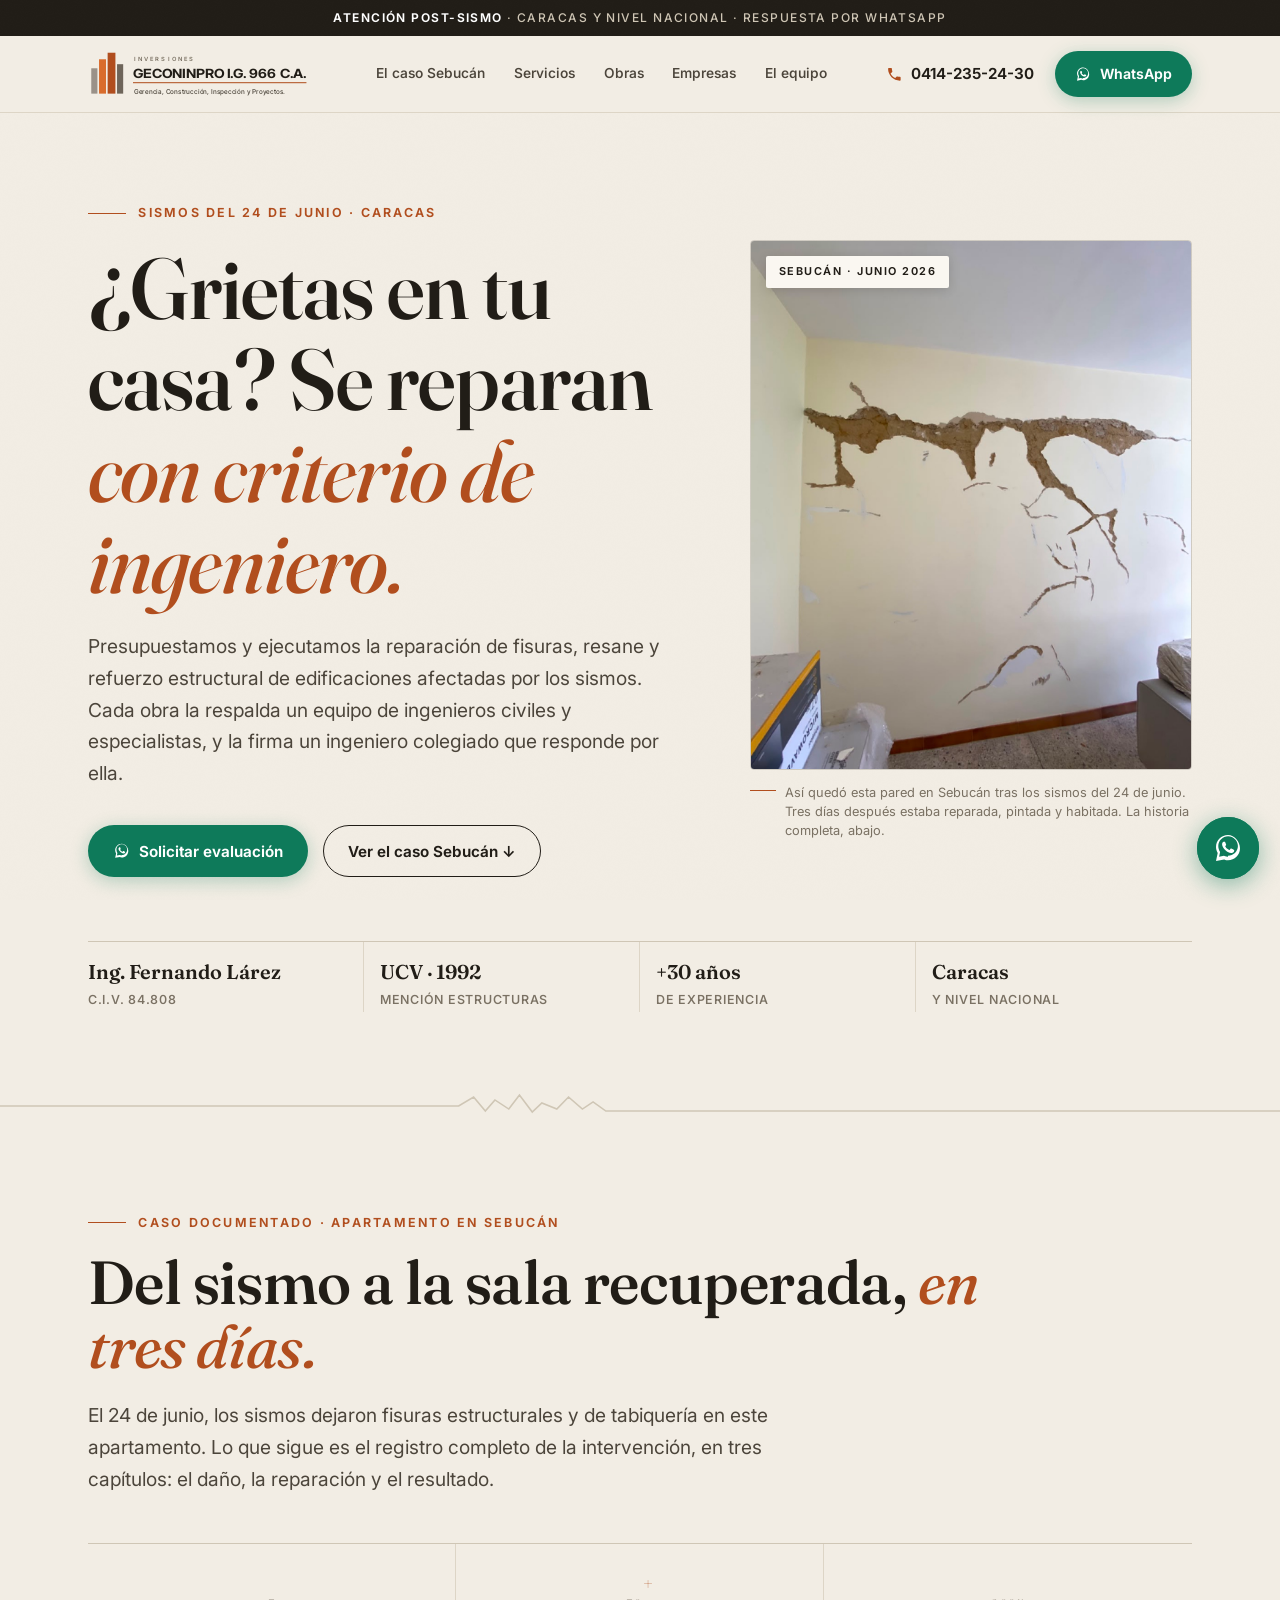
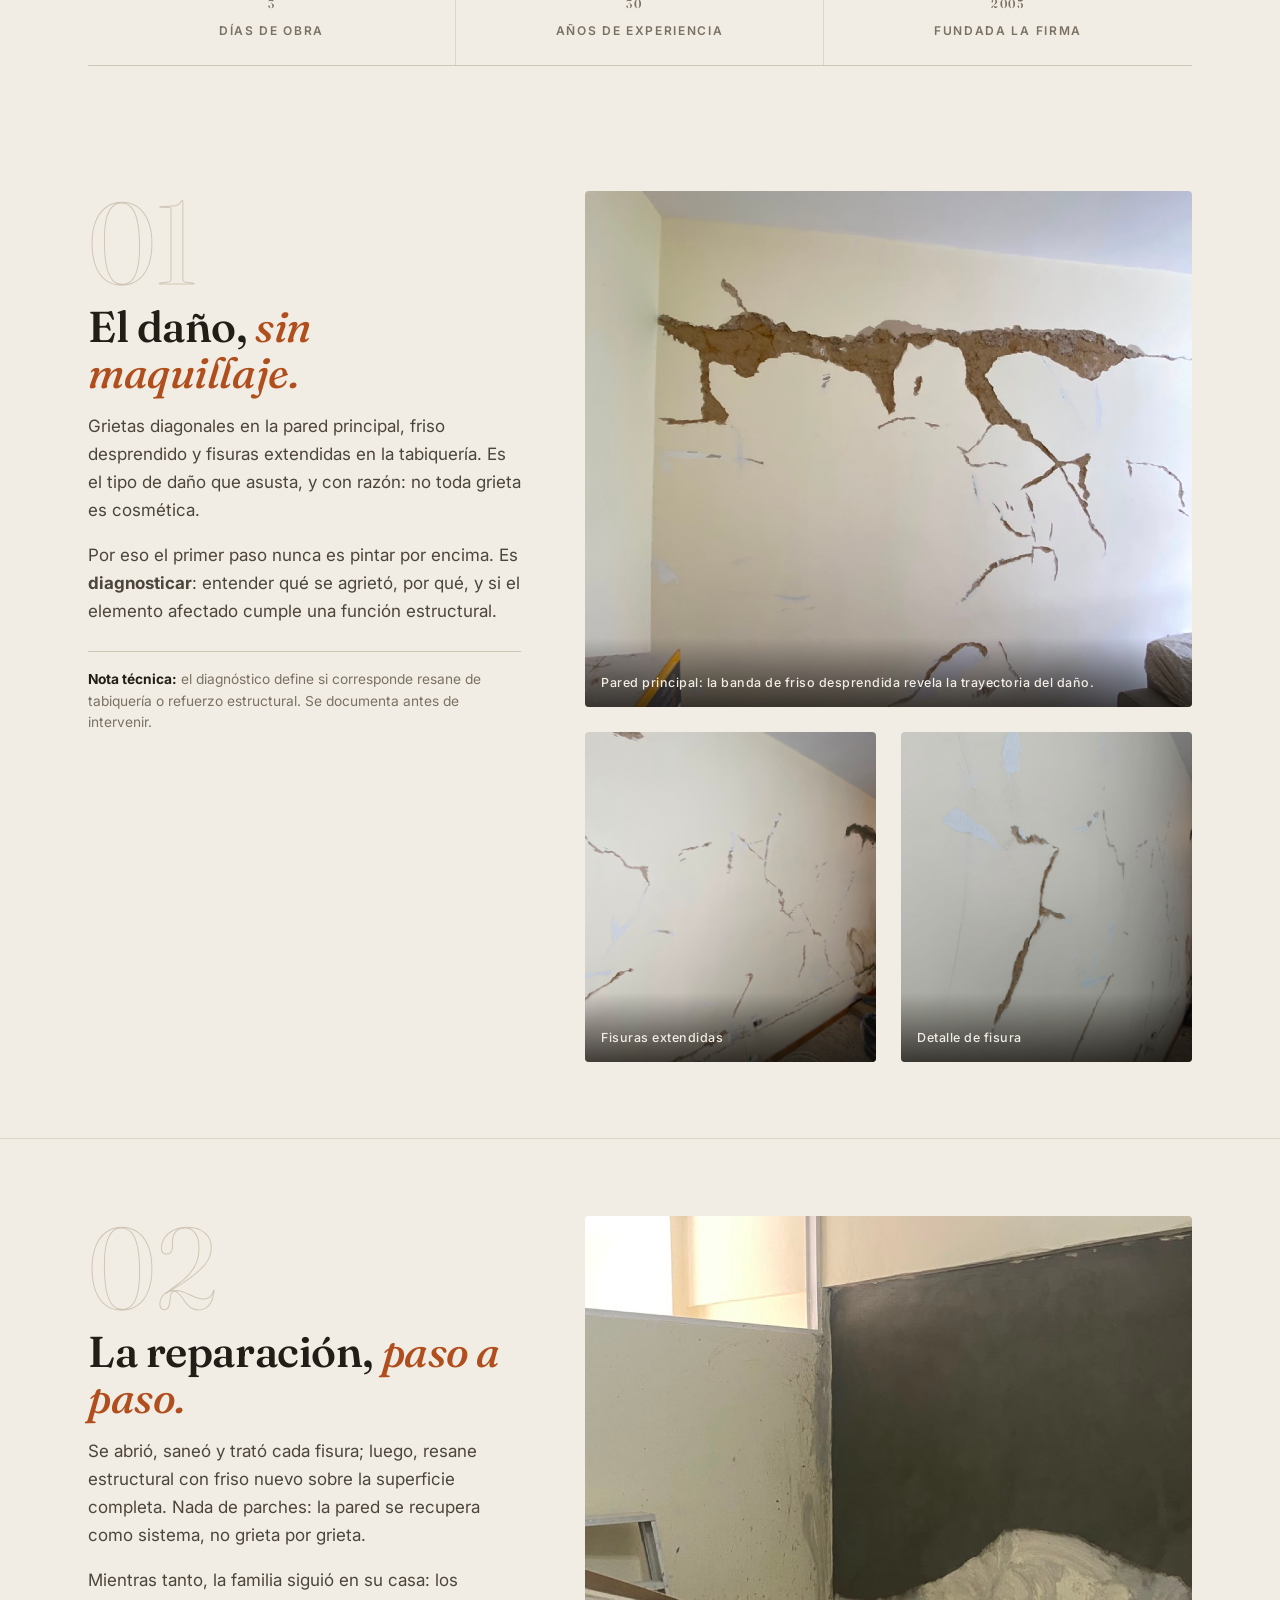
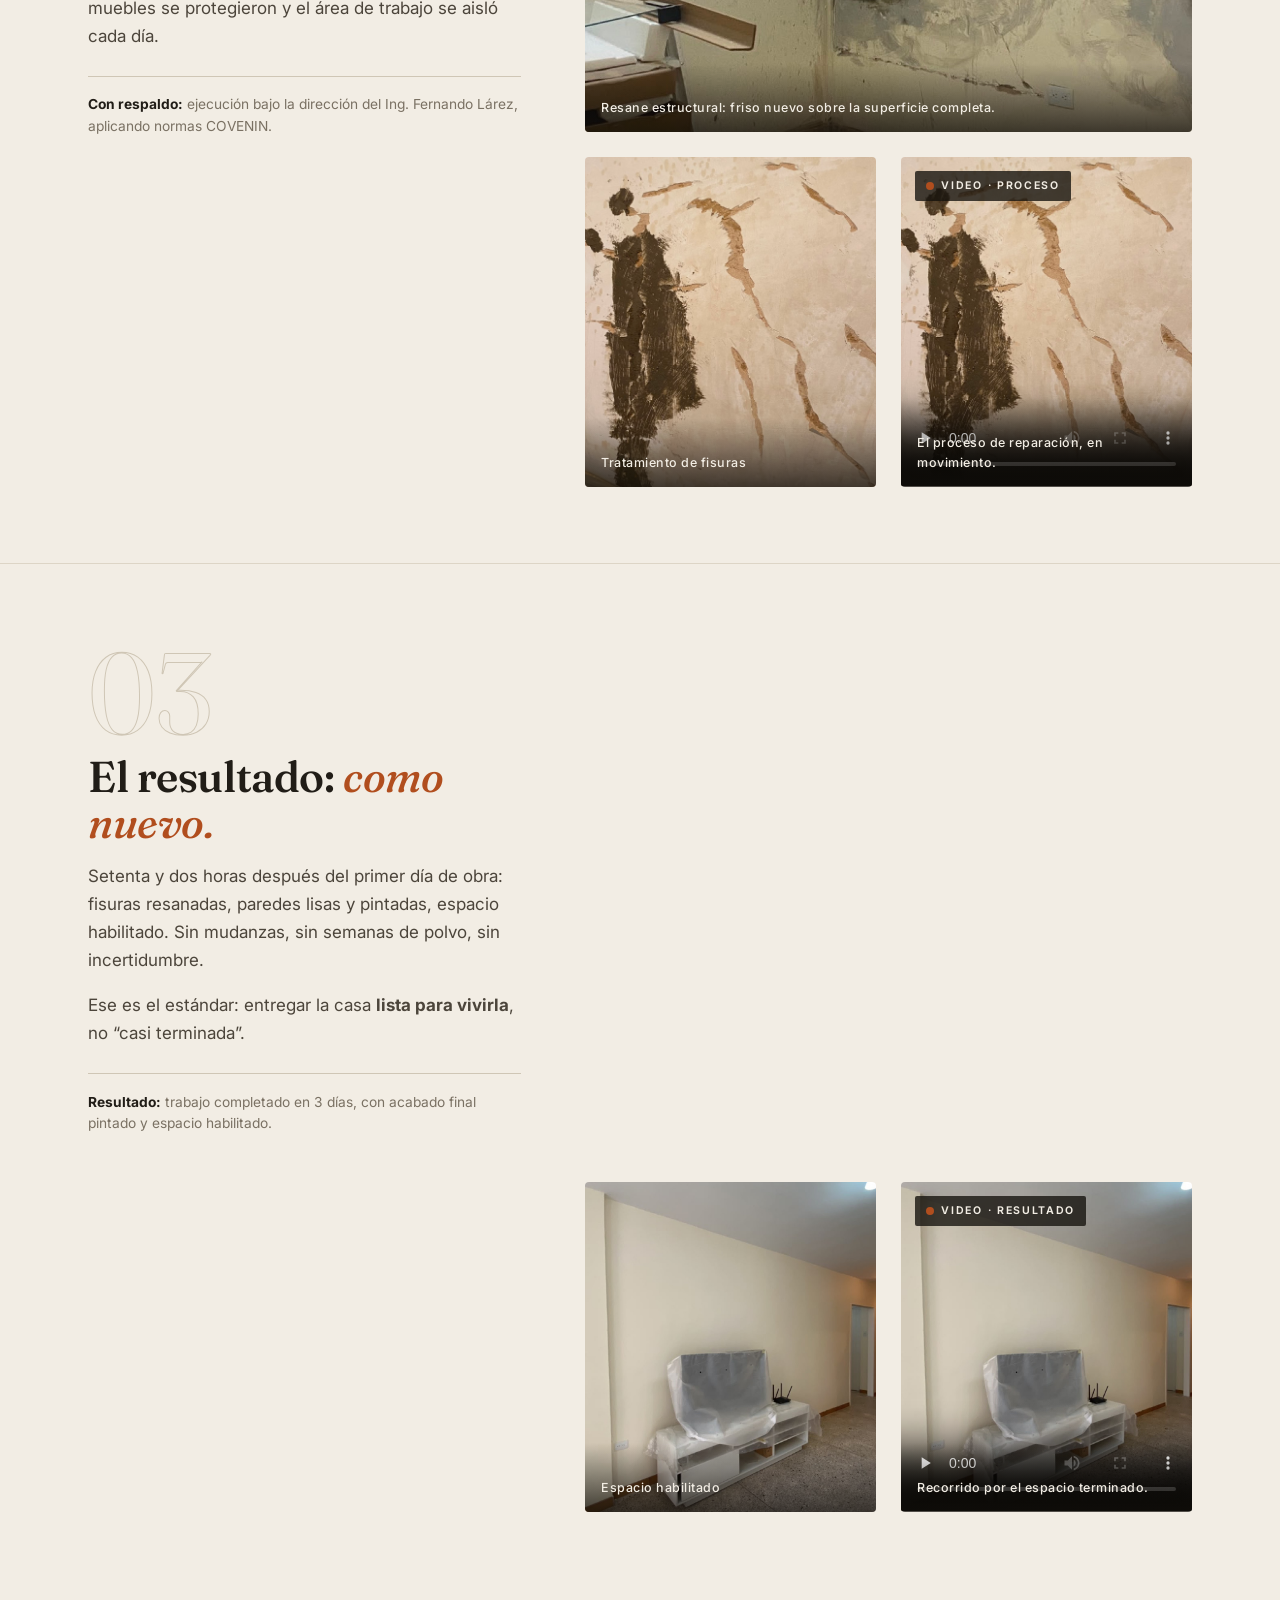
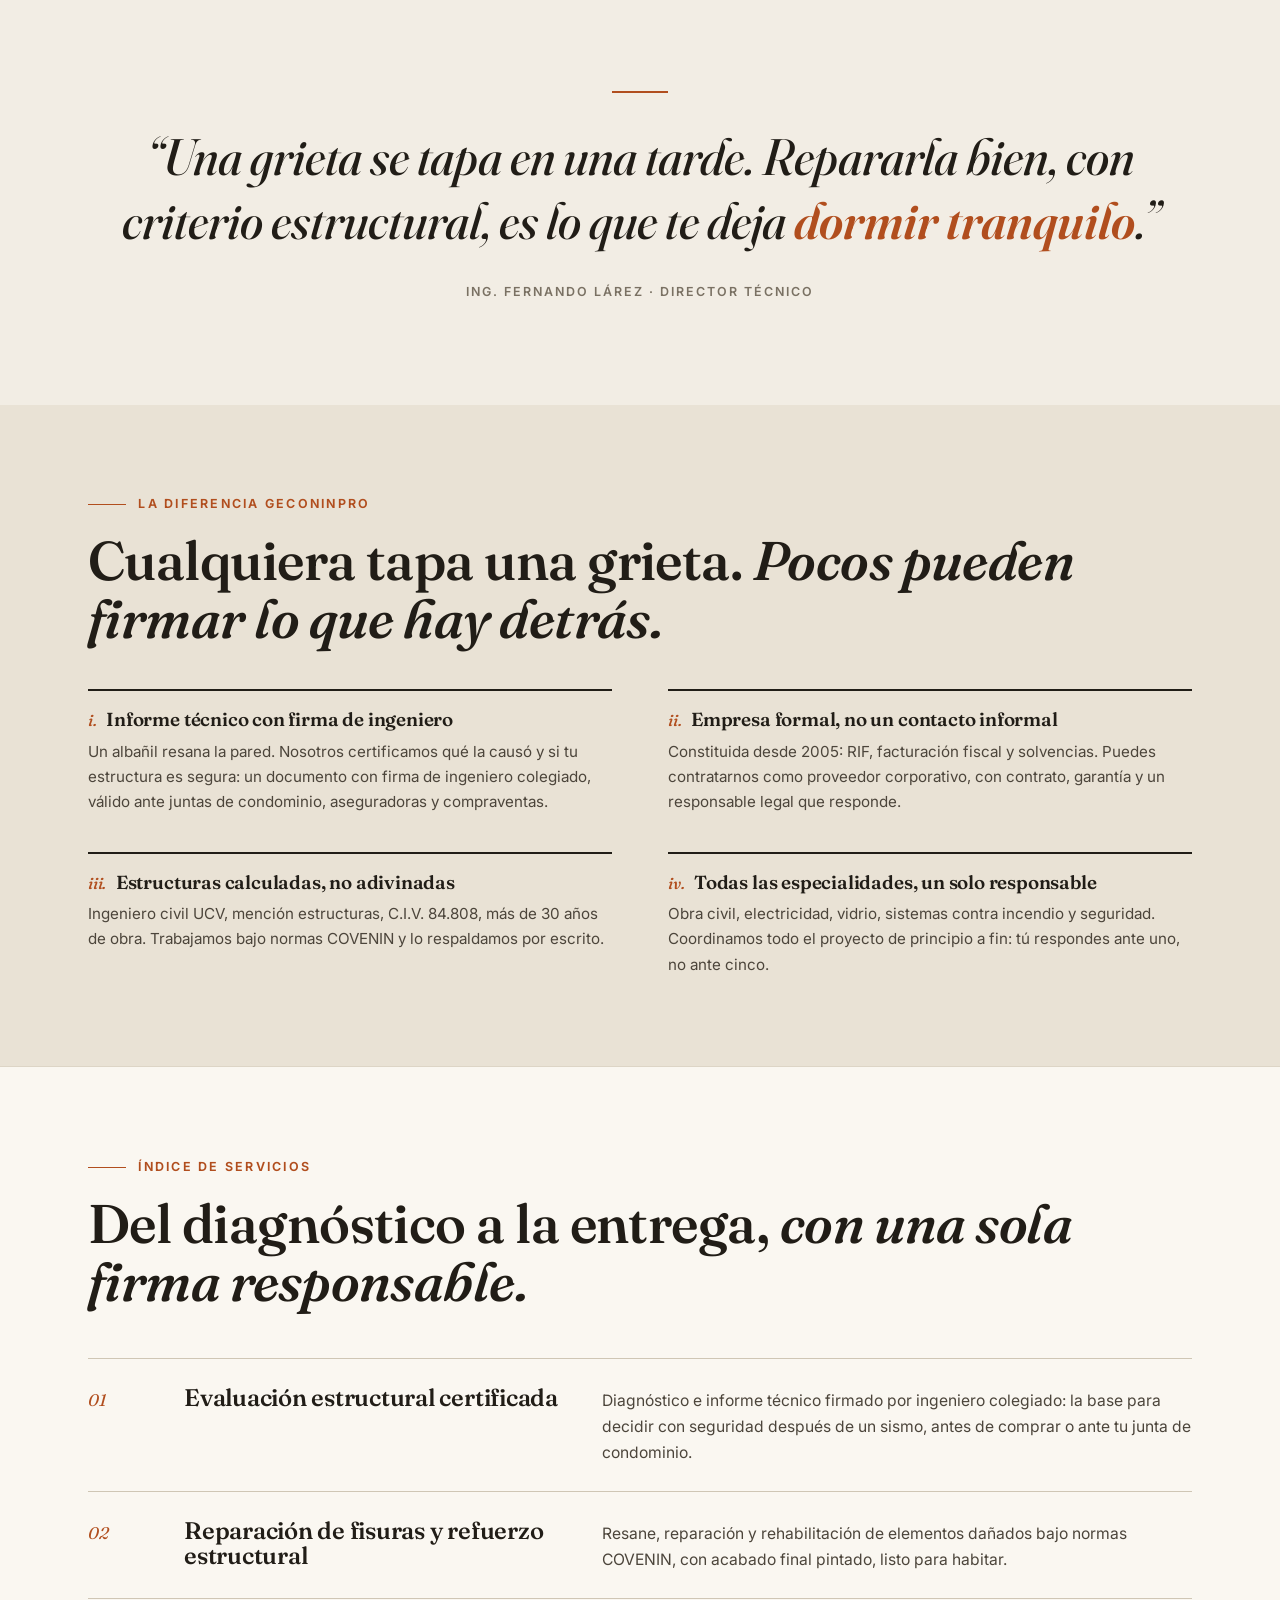
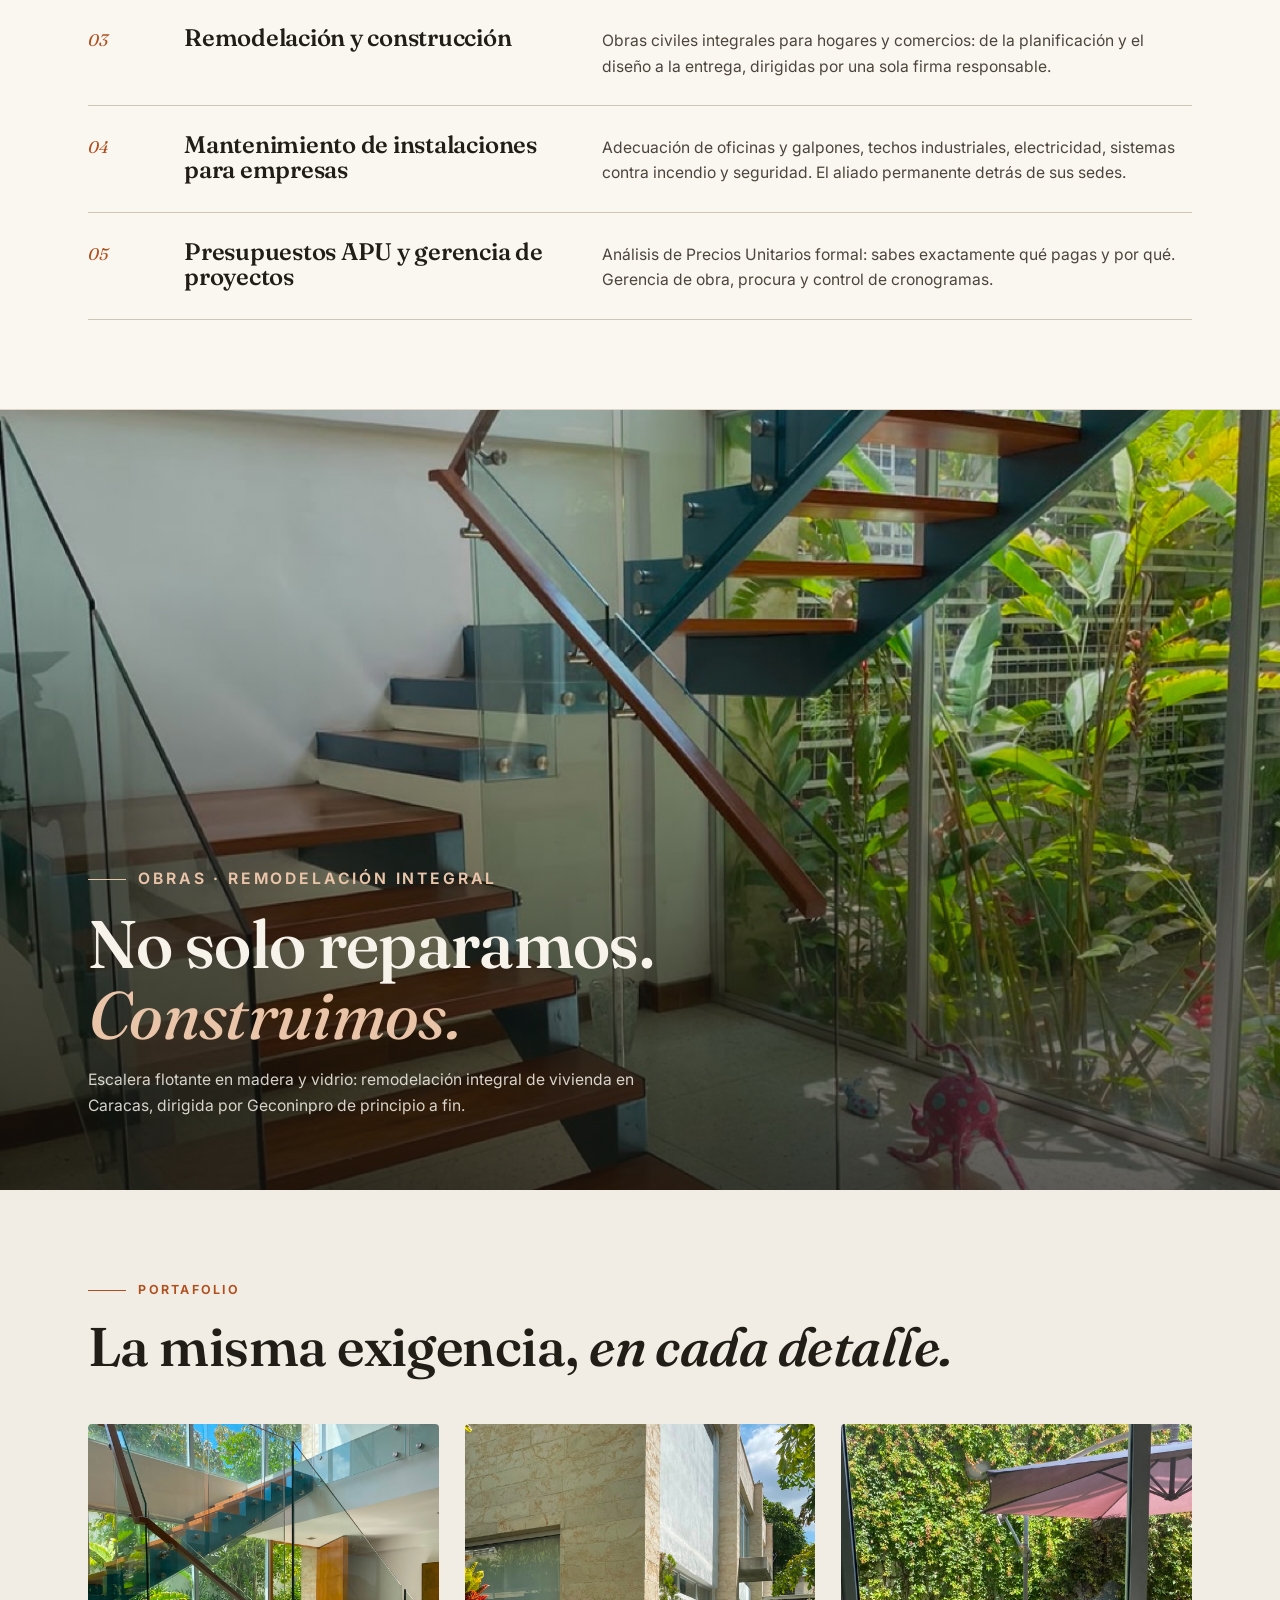
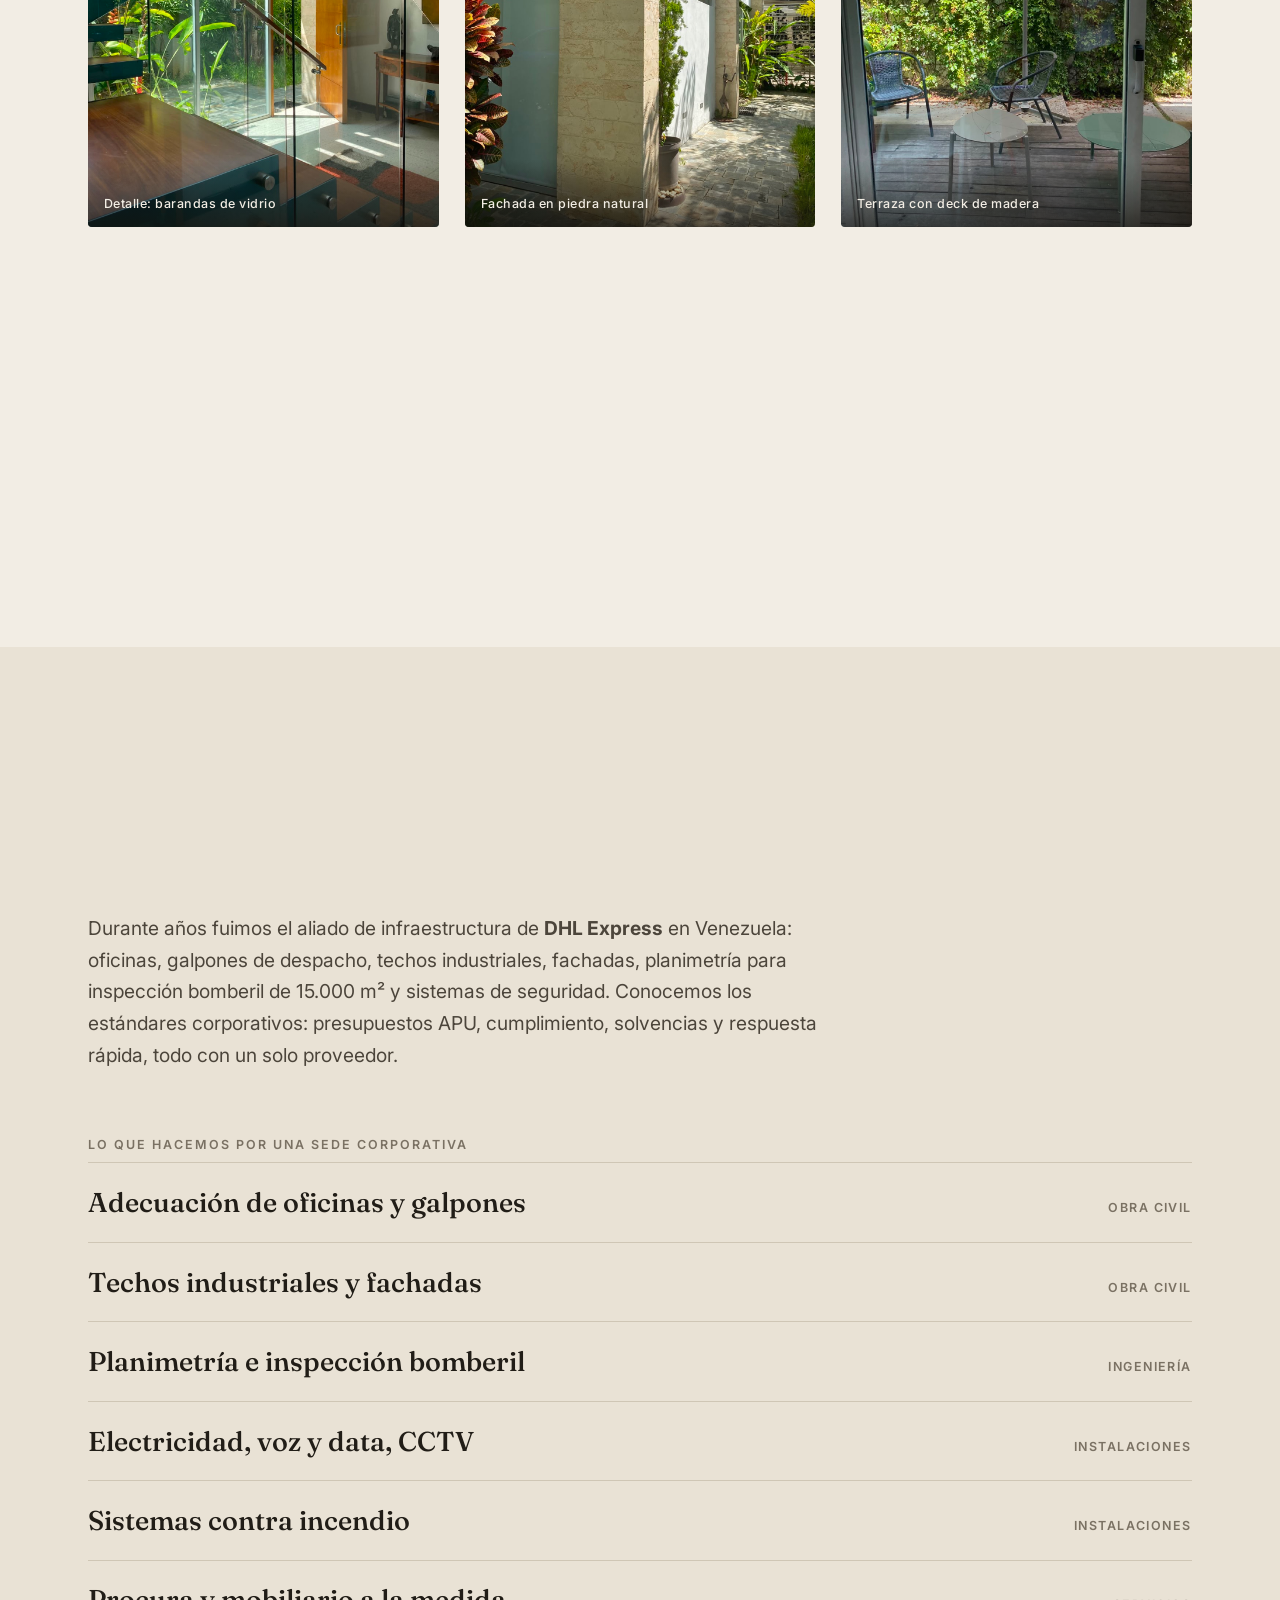
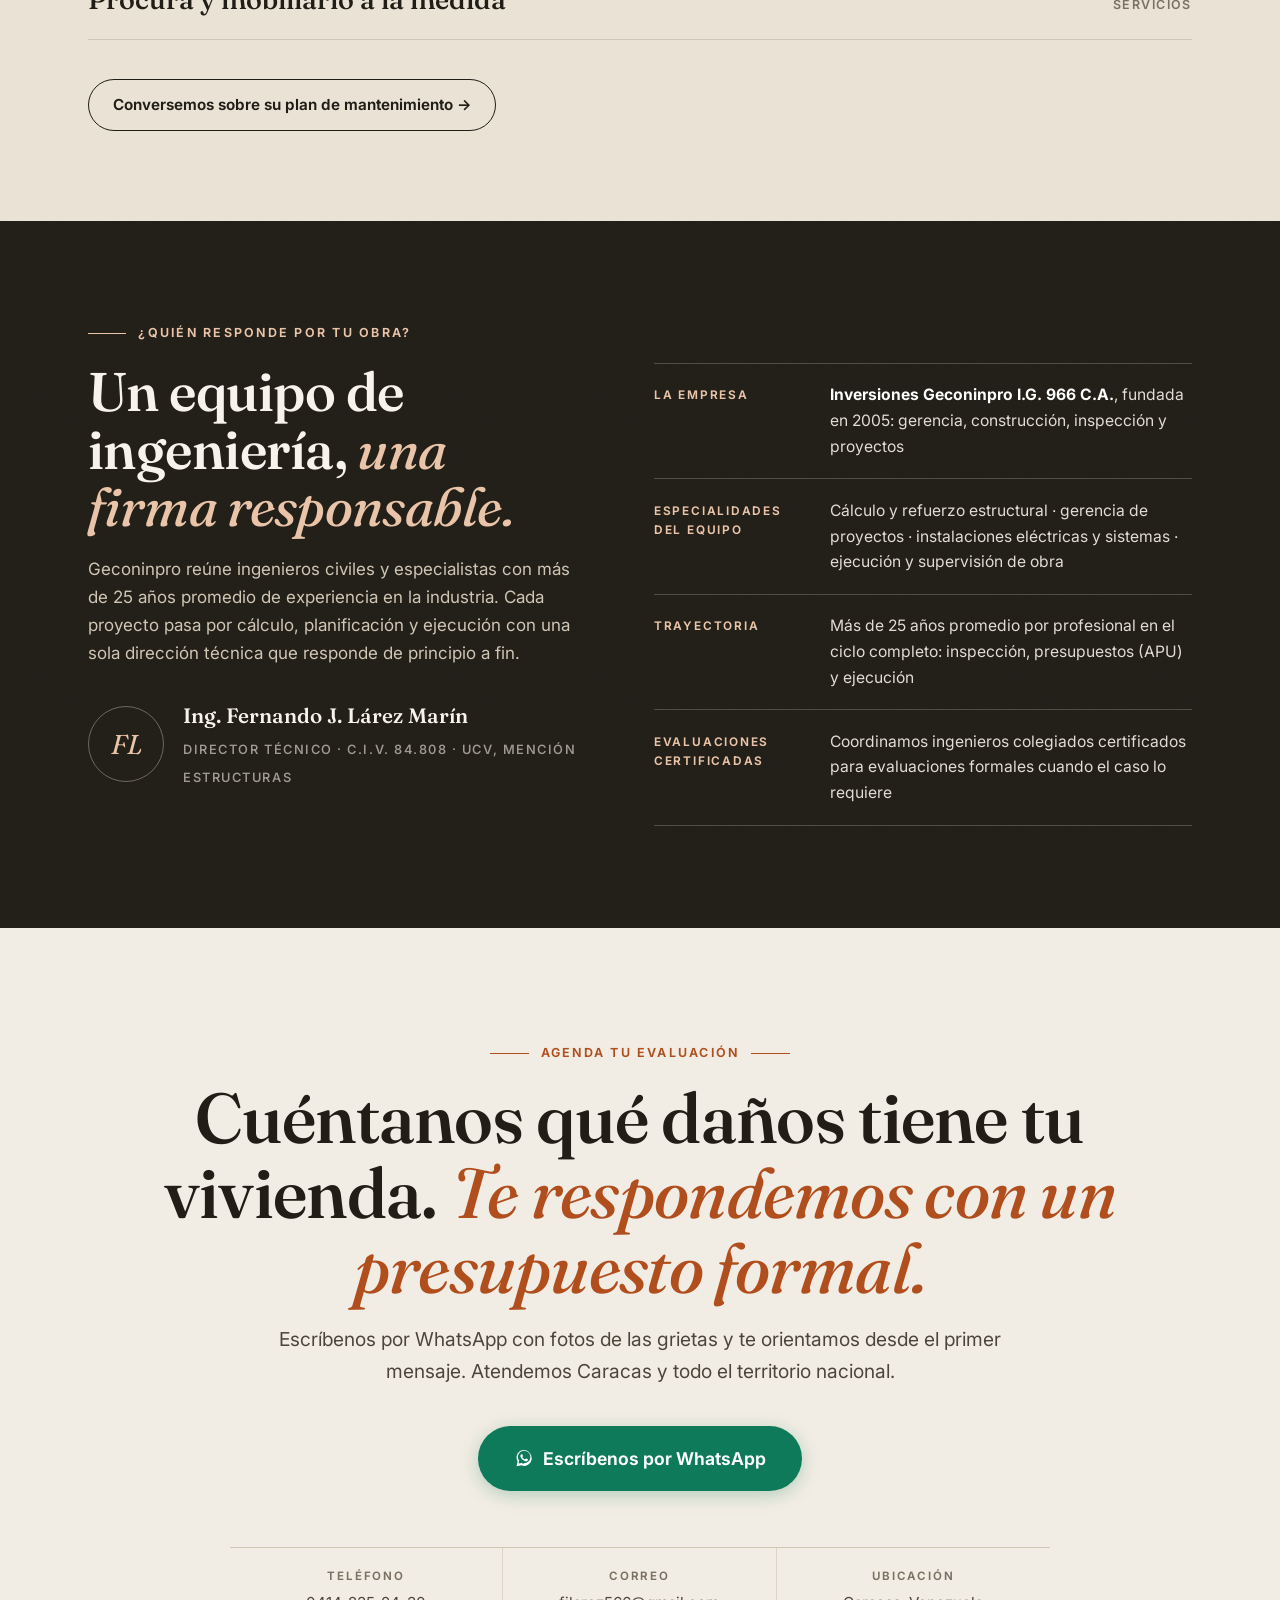
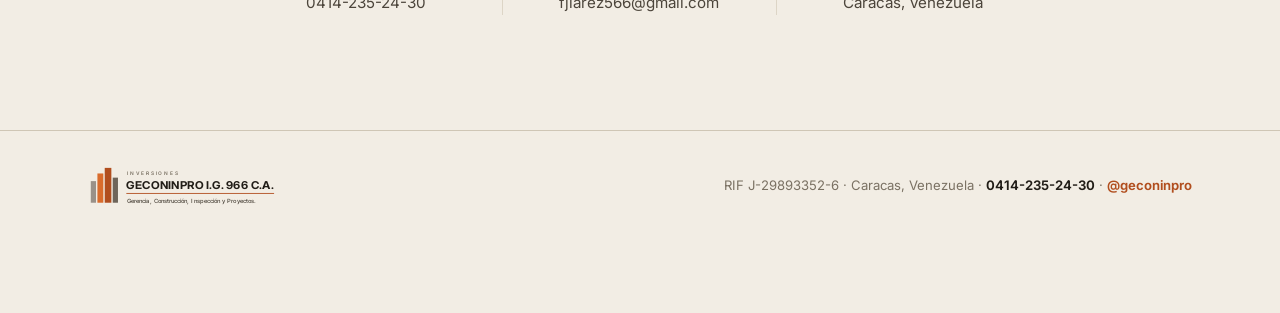
==== index.html @ d59657ef "Enfoque corporativo: sección El equipo en lugar de El ingeniero" ====
<!DOCTYPE html>
<html lang="es">
<head>
<meta charset="UTF-8">
<meta name="viewport" content="width=device-width, initial-scale=1.0">
<title>Geconinpro · Reparación Estructural Post-Sismo en Caracas | Ing. Fernando Lárez</title>
<meta name="description" content="Evaluación estructural certificada, reparación de fisuras, remodelación y mantenimiento de instalaciones corporativas en Caracas. Equipo de ingenieros civiles y especialistas con dirección técnica colegiada (C.I.V. 84.808). Empresa formal desde 2005.">
<link rel="preconnect" href="https://fonts.googleapis.com">
<link rel="preconnect" href="https://fonts.gstatic.com" crossorigin>
<link href="https://fonts.googleapis.com/css2?family=Fraunces:ital,opsz,wght@0,9..144,380..640;1,9..144,380..520&family=Inter:wght@400..700&display=swap" rel="stylesheet">
<style>
/* ============ EDITORIAL / MAGAZINE — Geconinpro ============ */
:root{
  --bone:#F2EDE4;
  --bone-deep:#E9E2D5;
  --paper:#FAF7F1;
  --ink:#211D17;
  --ink-soft:#4C453B;
  --ink-faint:#7A7163;
  --rule:#CFC6B5;
  --rule-soft:#DDD5C6;
  --clay:#B14E1E;         /* editorial terracotta, AA on bone */
  --clay-deep:#8F3E16;
  --wa:#0E7A5A;           /* deep whatsapp green, AA w/ white */
  --wa-hover:#0A664B;
  --max:1200px;
  --serif:"Fraunces", Georgia, "Times New Roman", serif;
  --sans:"Inter", -apple-system, BlinkMacSystemFont, "Segoe UI", Roboto, sans-serif;
}
*{margin:0;padding:0;box-sizing:border-box}
html{scroll-behavior:smooth}
html,body{overflow-x:clip}
body{
  font-family:var(--sans);
  font-size:1.0625rem;
  line-height:1.65;
  color:var(--ink);
  background:var(--bone);
  -webkit-font-smoothing:antialiased;
}
img{max-width:100%;display:block}
a{color:inherit;text-decoration:none}
:focus-visible{outline:3px solid var(--clay);outline-offset:3px;border-radius:2px}
::selection{background:var(--clay);color:#fff}

.wrap{max-width:var(--max);margin:0 auto;padding-inline:clamp(1.25rem,4vw,3rem)}

/* subtle paper grain over the whole page */
body::before{
  content:"";position:fixed;inset:0;z-index:0;pointer-events:none;opacity:.35;
  background-image:url("data:image/svg+xml,%3Csvg xmlns='http://www.w3.org/2000/svg' width='140' height='140'%3E%3Cfilter id='n'%3E%3CfeTurbulence type='fractalNoise' baseFrequency='0.9' numOctaves='2' stitchTiles='stitch'/%3E%3CfeColorMatrix type='saturate' values='0'/%3E%3CfeComponentTransfer%3E%3CfeFuncA type='linear' slope='0.045'/%3E%3C/feComponentTransfer%3E%3C/filter%3E%3Crect width='140' height='140' filter='url(%23n)'/%3E%3C/svg%3E");
}
main,header.masthead,footer{position:relative;z-index:1}

/* ---------- typography helpers ---------- */
.kicker{
  font-family:var(--sans);font-size:.78rem;font-weight:650;letter-spacing:.18em;
  text-transform:uppercase;color:var(--clay);display:flex;align-items:center;gap:.75rem;
}
.kicker::before{content:"";width:2.4rem;height:1px;background:var(--clay);flex-shrink:0}
h1,h2,h3{font-family:var(--serif);font-weight:560;line-height:1.06;letter-spacing:-.01em}
.display{
  font-size:clamp(2.6rem,7.2vw,5.4rem);
  font-variation-settings:"opsz" 120;
}
.lead{font-size:clamp(1.05rem,1.5vw,1.2rem);color:var(--ink-soft);max-width:38em}

/* ---------- reveal on scroll ---------- */
.rv{opacity:0;transform:translateY(26px);transition:opacity .8s cubic-bezier(.22,.61,.36,1),transform .8s cubic-bezier(.22,.61,.36,1)}
.rv.in{opacity:1;transform:none}
.rv-d1{transition-delay:.1s}.rv-d2{transition-delay:.2s}.rv-d3{transition-delay:.3s}
@media (prefers-reduced-motion: reduce){
  html{scroll-behavior:auto}
  .rv{opacity:1;transform:none;transition:none}
  *,*::before,*::after{animation-duration:.01ms !important;animation-iteration-count:1 !important;transition-duration:.01ms !important}
}

/* ---------- masthead ---------- */
.topline{
  background:var(--ink);color:#CFC6B5;font-size:.75rem;letter-spacing:.12em;
  text-transform:uppercase;text-align:center;padding:.5rem 1rem;font-weight:500;
}
.topline strong{color:#fff;font-weight:650}
header.masthead{
  position:sticky;top:0;z-index:80;
  background:color-mix(in srgb, var(--bone) 88%, transparent);
  backdrop-filter:blur(14px);-webkit-backdrop-filter:blur(14px);
  border-bottom:1px solid var(--rule-soft);
  transition:box-shadow .3s ease;
}
@supports not (backdrop-filter: blur(1px)){header.masthead{background:var(--bone)}}
header.masthead.scrolled{box-shadow:0 8px 30px rgba(33,29,23,.08)}
.mast-in{
  max-width:var(--max);margin:0 auto;padding:.7rem clamp(1.25rem,4vw,3rem);
  display:flex;align-items:center;justify-content:space-between;gap:1rem;
}
.brand{display:flex;align-items:center;min-width:0}
.brand .glogo{display:block;height:54px;width:auto}
.mast-actions{display:flex;align-items:center;gap:1.3rem}
.phone{display:inline-flex;align-items:center;gap:.5rem;font-weight:650;font-size:.95rem;color:var(--ink);white-space:nowrap;transition:color .2s}
.phone:hover{color:var(--clay)}
.phone svg{width:1.1em;height:1.1em;fill:var(--clay);flex-shrink:0}
nav.mainnav{display:flex;gap:1.8rem;font-size:.86rem;font-weight:550}
nav.mainnav a{color:var(--ink-soft);padding:.3rem 0;border-bottom:2px solid transparent;transition:color .2s,border-color .2s;white-space:nowrap}
nav.mainnav a:hover{color:var(--clay);border-bottom-color:var(--clay)}
.btn{
  display:inline-flex;align-items:center;gap:.55rem;font-family:var(--sans);
  font-weight:650;font-size:.95rem;padding:.8rem 1.5rem;border-radius:999px;
  border:1px solid transparent;cursor:pointer;
  transition:transform .18s ease,box-shadow .18s ease,background .18s ease;
}
.btn:hover{transform:translateY(-2px)}
.btn:active{transform:translateY(0)}
.btn-wa{background:var(--wa);color:#fff;box-shadow:0 4px 18px rgba(14,122,90,.28)}
.btn-wa:hover{background:var(--wa-hover);box-shadow:0 8px 26px rgba(14,122,90,.36)}
.btn-ghost{border-color:var(--ink);color:var(--ink)}
.btn-ghost:hover{background:var(--ink);color:var(--bone)}
.btn svg{width:1.15em;height:1.15em;fill:currentColor;flex-shrink:0}
.mast-in .btn{padding:.62rem 1.2rem;font-size:.88rem}

/* ---------- hero ---------- */
.hero{padding:clamp(3rem,7vw,6rem) 0 clamp(3rem,6vw,5rem)}
.hero-grid{display:grid;grid-template-columns:1.15fr .85fr;gap:clamp(2rem,5vw,4.5rem);align-items:center}
.hero h1{margin:1.2rem 0 1.4rem}
.hero h1 em{font-style:italic;font-weight:480;color:var(--clay)}
.hero .lead{margin-bottom:2.2rem}
.hero-ctas{display:flex;gap:.9rem;flex-wrap:wrap;align-items:center}
.hero-fig{position:relative}
.hero-fig img{width:100%;aspect-ratio:3/3.6;object-fit:cover;border-radius:4px;border:1px solid rgba(33,29,23,.16)}
.hero-fig figcaption{
  margin-top:.8rem;font-size:.8rem;color:var(--ink-faint);line-height:1.5;
  display:flex;gap:.6rem;
}
.hero-fig figcaption::before{content:"";width:1.6rem;height:1px;background:var(--clay);margin-top:.55em;flex-shrink:0}
.hero-fig .fig-stamp{
  position:absolute;top:1rem;left:1rem;background:var(--paper);color:var(--ink);
  font-size:.68rem;font-weight:650;letter-spacing:.14em;text-transform:uppercase;
  padding:.45rem .8rem;border-radius:2px;box-shadow:0 2px 10px rgba(33,29,23,.15);
}

/* credentials rule-line */
.cred-line{
  margin-top:clamp(2.5rem,5vw,4rem);border-top:1px solid var(--rule);
  display:grid;grid-template-columns:repeat(4,1fr);
}
.cred-line div{padding:1.1rem .5rem 0 0;border-right:1px solid var(--rule-soft);padding-inline:1rem}
.cred-line div:first-child{padding-left:0}
.cred-line div:last-child{border-right:0}
.cred-line b{display:block;font-family:var(--serif);font-size:1.25rem;font-weight:600;line-height:1.2}
.cred-line span{font-size:.78rem;color:var(--ink-faint);letter-spacing:.06em;text-transform:uppercase;font-weight:550}

/* ---------- crack divider ---------- */
.crack-divider{display:block;width:100%;height:34px;color:var(--rule);margin:0}

/* ---------- chapter opener (magazine feature intro) ---------- */
.feature-open{padding:clamp(3.5rem,7vw,6.5rem) 0 clamp(2rem,4vw,3rem)}
.feature-open h2{font-size:clamp(2.1rem,5vw,3.8rem);margin:1.1rem 0 1.3rem;max-width:16em}
.feature-open h2 em{font-style:italic;font-weight:480;color:var(--clay)}
.stat-strip{
  margin-top:clamp(2rem,4vw,3rem);display:grid;grid-template-columns:repeat(3,1fr);
  border-top:1px solid var(--rule);border-bottom:1px solid var(--rule);
}
.stat-strip div{padding:1.4rem 1rem;text-align:center;border-right:1px solid var(--rule-soft)}
.stat-strip div:last-child{border-right:0}
.stat-strip b{font-family:var(--serif);font-size:clamp(2rem,4.5vw,3rem);font-weight:600;display:block;line-height:1;font-variation-settings:"opsz" 90}
.stat-strip b sup{font-size:.45em;color:var(--clay)}
.stat-strip span{font-size:.75rem;letter-spacing:.14em;text-transform:uppercase;color:var(--ink-faint);font-weight:600}

/* ---------- chapters: sticky text + scrolling imagery ---------- */
.chapter{padding:clamp(2.5rem,6vw,5.5rem) 0}
.chapter + .chapter{border-top:1px solid var(--rule-soft)}
.ch-grid{display:grid;grid-template-columns:minmax(0,5fr) minmax(0,7fr);gap:clamp(2rem,5vw,5rem);align-items:start}
.ch-sticky{position:sticky;top:110px}
.ch-num{
  font-family:var(--serif);font-size:clamp(4.5rem,9vw,7.5rem);font-weight:400;
  line-height:.9;color:transparent;-webkit-text-stroke:1px var(--rule);
  font-variation-settings:"opsz" 144;user-select:none;
}
.chapter h3{font-size:clamp(1.8rem,3.4vw,2.7rem);margin:.6rem 0 1rem}
.chapter h3 em{font-style:italic;font-weight:480;color:var(--clay)}
.ch-body{color:var(--ink-soft);max-width:34em}
.ch-body p+p{margin-top:1em}
.ch-note{
  margin-top:1.6rem;padding-top:1.1rem;border-top:1px solid var(--rule);
  font-size:.86rem;color:var(--ink-faint);line-height:1.55;max-width:34em;
}
.ch-note b{color:var(--ink)}
.ch-media{display:grid;gap:clamp(1rem,2vw,1.6rem)}
.ch-media figure{position:relative;border-radius:4px;overflow:hidden;background:var(--bone-deep)}
.ch-media img,.ch-media video{width:100%;display:block;object-fit:cover}
.ch-media .tall img{aspect-ratio:4/3.4}
.ch-media .duo{display:grid;grid-template-columns:1fr 1fr;gap:clamp(1rem,2vw,1.6rem)}
.ch-media .duo img{aspect-ratio:3/3.4;height:100%}
.ch-media figcaption{
  position:absolute;left:0;right:0;bottom:0;padding:2.2rem 1rem .8rem;
  background:linear-gradient(transparent,rgba(20,17,12,.72));
  color:#F2EDE4;font-size:.78rem;letter-spacing:.04em;font-weight:500;
}
.ch-media video{aspect-ratio:16/10;background:#14110C}
.ch-media .duo video{aspect-ratio:3/3.4;height:100%}
.video-tag{
  position:absolute;top: .85rem;left:.85rem;z-index:2;pointer-events:none;
  background:rgba(20,17,12,.78);color:#F2EDE4;font-size:.66rem;font-weight:650;
  letter-spacing:.16em;text-transform:uppercase;padding:.4rem .7rem;border-radius:2px;
  display:flex;align-items:center;gap:.45rem;
}
.video-tag::before{content:"";width:.5rem;height:.5rem;border-radius:50%;background:var(--clay)}

/* ---------- pull quote ---------- */
.pullquote{padding:clamp(3.5rem,8vw,7rem) 0;text-align:center}
.pullquote blockquote{
  font-family:var(--serif);font-style:italic;font-weight:460;
  font-size:clamp(1.7rem,4.4vw,3.2rem);line-height:1.25;max-width:22em;margin:0 auto;
  font-variation-settings:"opsz" 100;
}
.pullquote blockquote strong{color:var(--clay);font-weight:600}
.pullquote .pq-rule{width:3.5rem;height:2px;background:var(--clay);margin:0 auto 2rem}
.pullquote cite{
  display:block;margin-top:1.8rem;font-family:var(--sans);font-style:normal;
  font-size:.78rem;letter-spacing:.16em;text-transform:uppercase;color:var(--ink-faint);font-weight:600;
}

/* ---------- services: thin-rule index table ---------- */
.services{background:var(--paper);border-block:1px solid var(--rule-soft);padding:clamp(3.5rem,7vw,6.5rem) 0}
.services h2{font-size:clamp(2rem,4.5vw,3.4rem);margin:1.1rem 0 .9rem}
.svc-list{margin-top:clamp(2rem,4vw,3rem);border-top:1px solid var(--rule)}
.svc-row{
  display:grid;grid-template-columns:4.5rem minmax(0,1fr) minmax(0,1.5fr);
  gap:1.5rem;align-items:baseline;padding:1.6rem 0;border-bottom:1px solid var(--rule);
  transition:background .25s,padding-left .25s;
}
@media (hover:hover){
  .svc-row:hover{background:linear-gradient(90deg,rgba(177,78,30,.06),transparent 70%);padding-left:.8rem}
}
.svc-row .n{font-family:var(--serif);font-style:italic;color:var(--clay);font-size:1.05rem}
.svc-row h3{font-size:clamp(1.15rem,2vw,1.5rem);font-weight:560}
.svc-row p{color:var(--ink-soft);font-size:.98rem}

/* ---------- differentiator ---------- */
.difference{background:var(--bone-deep);padding:clamp(3.5rem,7vw,6rem) 0}
.diff-grid{display:grid;grid-template-columns:1fr 1fr;gap:2.4rem 3.5rem;margin-top:2.6rem}
.diff{border-top:2px solid var(--ink);padding-top:1.15rem}
.diff h3{font-size:1.18rem;font-weight:600;margin-bottom:.55rem;display:flex;gap:.6rem;align-items:baseline}
.diff h3 .dn{font-family:var(--serif);font-style:italic;font-weight:500;color:var(--clay);font-size:1rem;flex-shrink:0}
.diff p{font-size:.95rem;color:var(--ink-soft)}
@media (max-width:760px){.diff-grid{grid-template-columns:1fr;gap:1.9rem}}

/* ---------- corporate ---------- */
.biz .biz-cta{margin-top:2.4rem}

/* ---------- full-bleed interlude ---------- */
.interlude{position:relative;min-height:min(92vh,780px);overflow:clip;display:flex;align-items:flex-end}
.interlude .bg{position:absolute;inset:-12% 0;z-index:0}
.interlude .bg img{width:100%;height:100%;object-fit:cover}
@supports (animation-timeline: view()){
  @media (prefers-reduced-motion: no-preference){
    .interlude .bg{animation:parallax linear both;animation-timeline:view();animation-range:cover 0% cover 100%}
    @keyframes parallax{from{transform:translateY(-5%)}to{transform:translateY(5%)}}
  }
}
.interlude::after{
  content:"";position:absolute;inset:0;z-index:1;
  background:linear-gradient(185deg,rgba(20,17,12,.18) 30%,rgba(20,17,12,.78) 100%);
}
.interlude .wrap{position:relative;z-index:2;padding-block:clamp(2.5rem,6vw,4.5rem);width:100%}
.interlude .kicker{color:#E9C4A8}
.interlude .kicker::before{background:#E9C4A8}
.interlude h2{color:#F7F3EB;font-size:clamp(2.2rem,5.5vw,4.2rem);max-width:14em;margin-top:1rem}
.interlude h2 em{font-style:italic;font-weight:460;color:#E9C4A8}
.interlude p{color:rgba(247,243,235,.85);margin-top:1rem;max-width:36em;font-size:.98rem}

/* ---------- portfolio ---------- */
.portfolio{padding:clamp(3.5rem,7vw,6.5rem) 0}
.pf-grid{display:grid;grid-template-columns:repeat(3,1fr);gap:clamp(1rem,2vw,1.6rem);margin-top:clamp(2rem,4vw,3rem)}
.pf-grid figure{position:relative;border-radius:4px;overflow:hidden;background:var(--bone-deep)}
.pf-grid img{width:100%;aspect-ratio:4/4.6;object-fit:cover;transition:transform .8s cubic-bezier(.22,.61,.36,1)}
@media (hover:hover) and (prefers-reduced-motion: no-preference){
  .pf-grid figure:hover img{transform:scale(1.04)}
}
.pf-grid figcaption{
  position:absolute;left:0;right:0;bottom:0;padding:2.2rem 1rem .8rem;
  background:linear-gradient(transparent,rgba(20,17,12,.7));
  color:#F2EDE4;font-size:.78rem;letter-spacing:.04em;font-weight:500;
}
.clients{margin-top:clamp(2.5rem,5vw,4rem)}
.clients p.cl-label{font-size:.78rem;letter-spacing:.16em;text-transform:uppercase;color:var(--ink-faint);font-weight:600;margin-bottom:.4rem}
.client-index{border-top:1px solid var(--rule)}
.client-index li{
  list-style:none;display:flex;justify-content:space-between;align-items:baseline;gap:1rem;
  padding:1.05rem 0;border-bottom:1px solid var(--rule);
}
.client-index .cname{font-family:var(--serif);font-size:clamp(1.15rem,2.4vw,1.7rem);font-weight:520}
.client-index .ctype{font-size:.78rem;letter-spacing:.12em;text-transform:uppercase;color:var(--ink-faint);font-weight:600;text-align:right;flex-shrink:0}

/* ---------- engineer trust block ---------- */
.engineer{background:var(--ink);color:var(--bone);padding:clamp(3.5rem,8vw,7rem) 0;position:relative;overflow:clip}
.engineer::before{
  content:"";position:absolute;inset:0;opacity:.5;pointer-events:none;
  background-image:url("data:image/svg+xml,%3Csvg xmlns='http://www.w3.org/2000/svg' width='140' height='140'%3E%3Cfilter id='n'%3E%3CfeTurbulence type='fractalNoise' baseFrequency='0.9' numOctaves='2' stitchTiles='stitch'/%3E%3CfeColorMatrix type='saturate' values='0'/%3E%3CfeComponentTransfer%3E%3CfeFuncA type='linear' slope='0.05'/%3E%3C/feComponentTransfer%3E%3C/filter%3E%3Crect width='140' height='140' filter='url(%23n)' fill='white'/%3E%3C/svg%3E");
}
.engineer .wrap{position:relative}
.engineer .kicker{color:#E9C4A8}
.engineer .kicker::before{background:#E9C4A8}
.eng-grid{display:grid;grid-template-columns:minmax(0,1fr) minmax(0,1.1fr);gap:clamp(2.5rem,6vw,5rem);align-items:start;margin-top:1.2rem}
.eng-grid h2{font-size:clamp(2rem,4.5vw,3.4rem);color:#F7F3EB}
.eng-grid h2 em{font-style:italic;font-weight:460;color:#E9C4A8}
.eng-sign{
  margin-top:2rem;display:flex;align-items:center;gap:1.2rem;
}
.monogram{
  width:76px;height:76px;flex-shrink:0;border:1px solid rgba(242,237,228,.35);border-radius:50%;
  display:flex;align-items:center;justify-content:center;
  font-family:var(--serif);font-style:italic;font-size:1.7rem;color:#E9C4A8;
}
.eng-sign .who b{display:block;font-family:var(--serif);font-size:1.3rem;font-weight:560;color:#F7F3EB}
.eng-sign .who span{font-size:.8rem;letter-spacing:.12em;text-transform:uppercase;color:rgba(242,237,228,.6);font-weight:550}
.eng-facts{border-top:1px solid rgba(242,237,228,.22)}
.eng-facts div{
  display:grid;grid-template-columns:minmax(7rem,10rem) 1fr;gap:1rem;
  padding:1.15rem 0;border-bottom:1px solid rgba(242,237,228,.22);
}
.eng-facts dt{font-size:.74rem;letter-spacing:.15em;text-transform:uppercase;color:#E9C4A8;font-weight:650;padding-top:.25rem}
.eng-facts dd{color:rgba(242,237,228,.92);font-size:.98rem}
.eng-facts dd b{color:#fff}

/* ---------- final CTA ---------- */
.cta-final{padding:clamp(4rem,9vw,7.5rem) 0;text-align:center}
.cta-final h2{font-size:clamp(2.3rem,6vw,4.4rem);max-width:14em;margin:1.1rem auto 1.2rem}
.cta-final h2 em{font-style:italic;font-weight:480;color:var(--clay)}
.cta-final .kicker{justify-content:center}
.cta-final .kicker::after{content:"";width:2.4rem;height:1px;background:var(--clay);flex-shrink:0}
.cta-final .lead{margin:0 auto 2.4rem}
.cta-final .btn-wa{font-size:1.1rem;padding:1.05rem 2.2rem}
.cta-contacts{
  margin-top:clamp(2.5rem,5vw,3.5rem);border-top:1px solid var(--rule);
  display:grid;grid-template-columns:repeat(3,1fr);max-width:820px;margin-inline:auto;
}
.cta-contacts>*{padding:1.2rem .8rem 0;border-right:1px solid var(--rule-soft);font-size:.95rem;color:var(--ink-soft)}
.cta-contacts>*:last-child{border-right:0}
.cta-contacts b{display:block;font-size:.72rem;letter-spacing:.16em;text-transform:uppercase;color:var(--ink-faint);margin-bottom:.25rem;font-weight:650}
.cta-contacts a:hover{color:var(--clay)}

/* ---------- footer ---------- */
footer{border-top:1px solid var(--rule);padding:2rem 0 6.5rem;font-size:.82rem;color:var(--ink-faint)}
.foot-in{display:flex;justify-content:space-between;gap:1.2rem;flex-wrap:wrap;align-items:center}
.foot-in .glogo{display:block;height:46px;width:auto}

/* ---------- floating WhatsApp ---------- */
.wa-float{
  position:fixed;bottom:1.3rem;right:1.3rem;z-index:90;
  width:62px;height:62px;border-radius:50%;background:var(--wa);
  display:flex;align-items:center;justify-content:center;
  box-shadow:0 6px 24px rgba(14,122,90,.45);
  transition:transform .2s ease,box-shadow .2s ease;
}
.wa-float:hover{transform:translateY(-3px) scale(1.05);box-shadow:0 10px 30px rgba(14,122,90,.5)}
.wa-float svg{width:32px;height:32px;fill:#fff}
.wa-float .pulse{position:absolute;inset:0;border-radius:50%;border:2px solid var(--wa)}
@media (prefers-reduced-motion: no-preference){
  .wa-float .pulse{animation:pulse 2.6s ease-out infinite}
  @keyframes pulse{0%{transform:scale(1);opacity:.7}70%{transform:scale(1.55);opacity:0}100%{transform:scale(1.55);opacity:0}}
}

/* ================= RESPONSIVE ================= */
@media (max-width:1000px){
  nav.mainnav{display:none}
  .ch-grid{grid-template-columns:1fr;gap:1.8rem}
  .ch-sticky{position:static}
  .eng-grid{grid-template-columns:1fr}
  .svc-row{grid-template-columns:3rem minmax(0,1fr)}
  .svc-row p{grid-column:2}
}
@media (max-width:760px){
  .hero-grid{grid-template-columns:1fr;gap:2.2rem}
  .hero-fig img{aspect-ratio:4/3.4}
  .cred-line{grid-template-columns:1fr 1fr}
  .cred-line div{border-right:0;padding-left:0}
  .cred-line div:nth-child(odd){border-right:1px solid var(--rule-soft)}
  .cred-line div:nth-child(even){padding-left:1rem}
  .brand .glogo{height:46px}
  .phone .ptxt{display:none}
  .phone svg{width:1.35em;height:1.35em}
  .mast-actions{gap:1rem}
  .pf-grid{grid-template-columns:1fr}
  .pf-grid img{aspect-ratio:4/3.2}
  .ch-media .duo{grid-template-columns:1fr 1fr}
  .cta-contacts{grid-template-columns:1fr;border-top:0;max-width:100%}
  .cta-contacts>*{border-right:0;border-top:1px solid var(--rule-soft);padding:1.1rem 0 0;margin-top:1.1rem}
  .eng-facts div{grid-template-columns:1fr;gap:.25rem}
  .eng-facts dt{padding-top:0}
  .topline{font-size:.66rem;letter-spacing:.08em}
  .mast-in .btn span.btxt{display:none}
  .mast-in .btn{padding:.62rem .8rem}
}
@media (max-width:560px){
  .brand .glogo{height:38px}
}
@media (max-width:420px){
  .ch-media .duo{grid-template-columns:1fr}
  .stat-strip{grid-template-columns:1fr}
  .stat-strip div{border-right:0;border-bottom:1px solid var(--rule-soft)}
  .stat-strip div:last-child{border-bottom:0}
}
</style>
</head>
<body>

<!-- top line -->
<p class="topline"><strong>Atención post-sismo</strong> · Caracas y nivel nacional · Respuesta por WhatsApp</p>

<header class="masthead" id="top">
  <div class="mast-in">
    <a class="brand" href="#top" aria-label="Inversiones Geconinpro — inicio">
      <svg class="glogo" viewBox="0 0 560 132" role="img" aria-label="Inversiones Geconinpro I.G. 966 C.A. — Gerencia, Construcción, Inspección y Proyectos" font-family="Inter, Arial, Helvetica, sans-serif">
        <rect x="8"  y="52" width="15" height="62"  fill="#9A9188"/>
        <rect x="27" y="30" width="17" height="84"  fill="#D96C2C"/>
        <rect x="48" y="14" width="19" height="100" fill="#B14E1E"/>
        <rect x="71" y="42" width="15" height="72"  fill="#6E655A"/>
        <text x="112" y="34" font-size="14" letter-spacing="5" fill="#7A7163" font-weight="600" textLength="150" lengthAdjust="spacingAndGlyphs">INVERSIONES</text>
        <text x="110" y="76" font-size="31" fill="#211D17" font-weight="700" textLength="424" lengthAdjust="spacingAndGlyphs">GECONINPRO I.G. 966 C.A.</text>
        <rect x="110" y="86" width="424" height="2.5" fill="#B14E1E"/>
        <text x="112" y="114" font-size="16.5" fill="#4C453B" font-weight="500" textLength="370" lengthAdjust="spacingAndGlyphs">Gerencia, Construcción, Inspección y Proyectos.</text>
      </svg>
    </a>
    <nav class="mainnav" aria-label="Navegación principal">
      <a href="#caso">El caso Sebucán</a>
      <a href="#servicios">Servicios</a>
      <a href="#obras">Obras</a>
      <a href="#empresas">Empresas</a>
      <a href="#ingeniero">El equipo</a>
    </nav>
    <div class="mast-actions">
      <a class="phone" href="tel:+584142352430" aria-label="Llámanos: 0414-235-24-30">
        <svg viewBox="0 0 24 24" aria-hidden="true"><path d="M6.6 10.8c1.4 2.8 3.8 5.1 6.6 6.6l2.2-2.2c.3-.3.7-.4 1-.2 1.1.4 2.3.6 3.6.6.6 0 1 .4 1 1V20c0 .6-.4 1-1 1C10.6 21 3 13.4 3 4c0-.6.4-1 1-1h3.5c.6 0 1 .4 1 1 0 1.2.2 2.4.6 3.6.1.3 0 .7-.2 1l-2.3 2.2z"/></svg>
        <span class="ptxt">0414-235-24-30</span>
      </a>
      <a class="btn btn-wa" href="https://wa.me/584142352430?text=Hola%2C%20vi%20su%20p%C3%A1gina%20y%20necesito%20una%20evaluaci%C3%B3n%20de%20da%C3%B1os%20estructurales." target="_blank" rel="noopener">
        <svg viewBox="0 0 32 32" aria-hidden="true"><path d="M16 3C9.4 3 4 8.4 4 15c0 2.1.6 4.2 1.7 6L4 29l8.2-1.6c1.2.6 2.5.9 3.8.9 6.6 0 12-5.4 12-12S22.6 3 16 3zm0 21.8c-1.2 0-2.4-.3-3.5-.8l-.5-.3-4.9 1 1-4.7-.3-.5c-1-1.6-1.5-3.4-1.5-5.4 0-5.4 4.4-9.8 9.8-9.8s9.8 4.4 9.8 9.8-4.5 9.7-9.9 9.7zm5.4-7.3c-.3-.1-1.7-.9-2-1s-.5-.1-.7.1c-.2.3-.8 1-.9 1.2-.2.2-.3.2-.6.1s-1.2-.5-2.3-1.4c-.9-.8-1.4-1.7-1.6-2s0-.4.1-.6c.1-.1.3-.3.4-.5.1-.2.2-.3.3-.5s0-.4 0-.5-.7-1.6-.9-2.2c-.2-.6-.5-.5-.7-.5h-.6c-.2 0-.5.1-.8.4s-1 1-1 2.5 1.1 2.9 1.2 3.1c.1.2 2.1 3.2 5.1 4.5.7.3 1.3.5 1.7.6.7.2 1.4.2 1.9.1.6-.1 1.7-.7 2-1.4.2-.7.2-1.3.2-1.4-.1-.1-.3-.2-.6-.4z"/></svg>
        <span class="btxt">WhatsApp</span>
      </a>
    </div>
  </div>
</header>

<main>

<!-- ============ HERO ============ -->
<section class="hero" aria-labelledby="hero-title">
  <div class="wrap">
    <div class="hero-grid">
      <div>
        <p class="kicker rv">Sismos del 24 de junio · Caracas</p>
        <h1 class="display rv rv-d1" id="hero-title">¿Grietas en tu casa? Se reparan <em>con criterio de ingeniero.</em></h1>
        <p class="lead rv rv-d2">Presupuestamos y ejecutamos la reparación de fisuras, resane y refuerzo estructural de edificaciones afectadas por los sismos. Cada obra la respalda un equipo de ingenieros civiles y especialistas, y la firma un ingeniero colegiado que responde por ella.</p>
        <div class="hero-ctas rv rv-d3">
          <a class="btn btn-wa" href="https://wa.me/584142352430?text=Hola%2C%20vi%20su%20p%C3%A1gina%20y%20necesito%20una%20evaluaci%C3%B3n%20de%20da%C3%B1os%20estructurales." target="_blank" rel="noopener">
            <svg viewBox="0 0 32 32" aria-hidden="true"><path d="M16 3C9.4 3 4 8.4 4 15c0 2.1.6 4.2 1.7 6L4 29l8.2-1.6c1.2.6 2.5.9 3.8.9 6.6 0 12-5.4 12-12S22.6 3 16 3zm0 21.8c-1.2 0-2.4-.3-3.5-.8l-.5-.3-4.9 1 1-4.7-.3-.5c-1-1.6-1.5-3.4-1.5-5.4 0-5.4 4.4-9.8 9.8-9.8s9.8 4.4 9.8 9.8-4.5 9.7-9.9 9.7zm5.4-7.3c-.3-.1-1.7-.9-2-1s-.5-.1-.7.1c-.2.3-.8 1-.9 1.2-.2.2-.3.2-.6.1s-1.2-.5-2.3-1.4c-.9-.8-1.4-1.7-1.6-2s0-.4.1-.6c.1-.1.3-.3.4-.5.1-.2.2-.3.3-.5s0-.4 0-.5-.7-1.6-.9-2.2c-.2-.6-.5-.5-.7-.5h-.6c-.2 0-.5.1-.8.4s-1 1-1 2.5 1.1 2.9 1.2 3.1c.1.2 2.1 3.2 5.1 4.5.7.3 1.3.5 1.7.6.7.2 1.4.2 1.9.1.6-.1 1.7-.7 2-1.4.2-.7.2-1.3.2-1.4-.1-.1-.3-.2-.6-.4z"/></svg>
            Solicitar evaluación
          </a>
          <a class="btn btn-ghost" href="#caso">Ver el caso Sebucán ↓</a>
        </div>
      </div>
      <figure class="hero-fig rv rv-d2">
        <span class="fig-stamp">Sebucán · Junio 2026</span>
        <img src="img/apto-antes-3.jpg" alt="Pared con la capa de friso desprendida y grietas estructurales tras el sismo, apartamento en Sebucán" fetchpriority="high">
        <figcaption>Así quedó esta pared en Sebucán tras los sismos del 24 de junio. Tres días después estaba reparada, pintada y habitada. La historia completa, abajo.</figcaption>
      </figure>
    </div>

    <div class="cred-line rv" role="list" aria-label="Credenciales">
      <div role="listitem"><b>Ing. Fernando Lárez</b><span>C.I.V. 84.808</span></div>
      <div role="listitem"><b>UCV · 1992</b><span>Mención Estructuras</span></div>
      <div role="listitem"><b>+30 años</b><span>de experiencia</span></div>
      <div role="listitem"><b>Caracas</b><span>y nivel nacional</span></div>
    </div>
  </div>
</section>

<!-- crack motif divider -->
<svg class="crack-divider" viewBox="0 0 1200 34" preserveAspectRatio="none" aria-hidden="true">
  <path d="M0 17 H430 l14 -9 11 14 9 -11 13 9 10 -14 12 17 9 -9 14 6 11 -12 13 12 10 -7 12 9 H1200" fill="none" stroke="currentColor" stroke-width="1.5"/>
</svg>

<!-- ============ FEATURE OPENER ============ -->
<section class="feature-open" id="caso" aria-labelledby="caso-title">
  <div class="wrap">
    <p class="kicker rv">Caso documentado · Apartamento en Sebucán</p>
    <h2 class="rv rv-d1" id="caso-title">Del sismo a la sala recuperada, <em>en tres días.</em></h2>
    <p class="lead rv rv-d2">El 24 de junio, los sismos dejaron fisuras estructurales y de tabiquería en este apartamento. Lo que sigue es el registro completo de la intervención, en tres capítulos: el daño, la reparación y el resultado.</p>

    <div class="stat-strip rv rv-d2">
      <div><b><span data-count="3">0</span></b><span>días de obra</span></div>
      <div><b><span data-count="30">0</span><sup>+</sup></b><span>años de experiencia</span></div>
      <div><b><span data-count="2005">1900</span></b><span>fundada la firma</span></div>
    </div>
  </div>
</section>

<!-- ============ CHAPTER 01 ============ -->
<article class="chapter" aria-labelledby="ch1-title">
  <div class="wrap ch-grid">
    <div class="ch-sticky">
      <p class="ch-num" aria-hidden="true">01</p>
      <h3 id="ch1-title">El daño, <em>sin maquillaje.</em></h3>
      <div class="ch-body">
        <p>Grietas diagonales en la pared principal, friso desprendido y fisuras extendidas en la tabiquería. Es el tipo de daño que asusta, y con razón: no toda grieta es cosmética.</p>
        <p>Por eso el primer paso nunca es pintar por encima. Es <strong>diagnosticar</strong>: entender qué se agrietó, por qué, y si el elemento afectado cumple una función estructural.</p>
      </div>
      <p class="ch-note"><b>Nota técnica:</b> el diagnóstico define si corresponde resane de tabiquería o refuerzo estructural. Se documenta antes de intervenir.</p>
    </div>
    <div class="ch-media">
      <figure class="tall rv">
        <img src="img/apto-antes-3.jpg" alt="Franja ancha de friso destruido atravesando la pared principal tras el sismo" loading="lazy">
        <figcaption>Pared principal: la banda de friso desprendida revela la trayectoria del daño.</figcaption>
      </figure>
      <div class="duo">
        <figure class="rv"><img src="img/apto-antes-1.jpg" alt="Fisuras extendidas sobre una pared del apartamento" loading="lazy"><figcaption>Fisuras extendidas</figcaption></figure>
        <figure class="rv rv-d1"><img src="img/apto-antes-2.jpg" alt="Detalle de fisura vertical en la pared" loading="lazy"><figcaption>Detalle de fisura</figcaption></figure>
      </div>
    </div>
  </div>
</article>

<!-- ============ CHAPTER 02 ============ -->
<article class="chapter" aria-labelledby="ch2-title">
  <div class="wrap ch-grid">
    <div class="ch-sticky">
      <p class="ch-num" aria-hidden="true">02</p>
      <h3 id="ch2-title">La reparación, <em>paso a paso.</em></h3>
      <div class="ch-body">
        <p>Se abrió, saneó y trató cada fisura; luego, resane estructural con friso nuevo sobre la superficie completa. Nada de parches: la pared se recupera como sistema, no grieta por grieta.</p>
        <p>Mientras tanto, la familia siguió en su casa: los muebles se protegieron y el área de trabajo se aisló cada día.</p>
      </div>
      <p class="ch-note"><b>Con respaldo:</b> ejecución bajo la dirección del Ing. Fernando Lárez, aplicando normas COVENIN.</p>
    </div>
    <div class="ch-media">
      <figure class="tall rv">
        <img src="img/apto-durante-1.jpg" alt="Resane estructural: friso gris fresco aplicado sobre la pared dañada" loading="lazy">
        <figcaption>Resane estructural: friso nuevo sobre la superficie completa.</figcaption>
      </figure>
      <div class="duo">
        <figure class="rv"><img src="img/apto-durante-2.jpg" alt="Primer plano del tratamiento de una fisura antes del friso" loading="lazy"><figcaption>Tratamiento de fisuras</figcaption></figure>
        <figure class="rv rv-d1">
          <span class="video-tag">Video · proceso</span>
          <video src="video/reparacion-proceso.mp4" controls preload="none" playsinline poster="img/apto-durante-2.jpg" aria-label="Video del proceso de reparación de las fisuras"></video>
          <figcaption>El proceso de reparación, en movimiento.</figcaption>
        </figure>
      </div>
    </div>
  </div>
</article>

<!-- ============ CHAPTER 03 ============ -->
<article class="chapter" aria-labelledby="ch3-title">
  <div class="wrap ch-grid">
    <div class="ch-sticky">
      <p class="ch-num" aria-hidden="true">03</p>
      <h3 id="ch3-title">El resultado: <em>como nuevo.</em></h3>
      <div class="ch-body">
        <p>Setenta y dos horas después del primer día de obra: fisuras resanadas, paredes lisas y pintadas, espacio habilitado. Sin mudanzas, sin semanas de polvo, sin incertidumbre.</p>
        <p>Ese es el estándar: entregar la casa <strong>lista para vivirla</strong>, no “casi terminada”.</p>
      </div>
      <p class="ch-note"><b>Resultado:</b> trabajo completado en 3 días, con acabado final pintado y espacio habilitado.</p>
    </div>
    <div class="ch-media">
      <figure class="tall rv">
        <img src="img/apto-despues-2.jpg" alt="Pared reparada, perfectamente lisa y repintada" loading="lazy">
        <figcaption>La misma pared: lisa, pintada, sin rastro del daño.</figcaption>
      </figure>
      <div class="duo">
        <figure class="rv"><img src="img/apto-despues-1.jpg" alt="Habitación reparada con los muebles protegidos durante la obra" loading="lazy"><figcaption>Espacio habilitado</figcaption></figure>
        <figure class="rv rv-d1">
          <span class="video-tag">Video · resultado</span>
          <video src="video/resultado-final.mp4" controls preload="none" playsinline poster="img/apto-despues-1.jpg" aria-label="Video recorriendo la habitación ya reparada"></video>
          <figcaption>Recorrido por el espacio terminado.</figcaption>
        </figure>
      </div>
    </div>
  </div>
</article>

<!-- ============ PULL QUOTE ============ -->
<section class="pullquote" aria-label="Cita destacada">
  <div class="wrap rv">
    <div class="pq-rule"></div>
    <blockquote>“Una grieta se tapa en una tarde. Repararla bien, con criterio estructural, es lo que te deja <strong>dormir tranquilo</strong>.”</blockquote>
    <cite>Ing. Fernando Lárez · Director Técnico</cite>
  </div>
</section>

<!-- ============ DIFFERENTIATOR ============ -->
<section class="difference" id="diferencia" aria-labelledby="diff-title">
  <div class="wrap">
    <p class="kicker rv">La diferencia Geconinpro</p>
    <h2 class="rv rv-d1" id="diff-title" style="font-size:clamp(2rem,4.5vw,3.4rem);margin-top:1.1rem">Cualquiera tapa una grieta. <em>Pocos pueden firmar lo que hay detrás.</em></h2>
    <div class="diff-grid">
      <div class="diff rv">
        <h3><span class="dn">i.</span> Informe técnico con firma de ingeniero</h3>
        <p>Un albañil resana la pared. Nosotros certificamos qué la causó y si tu estructura es segura: un documento con firma de ingeniero colegiado, válido ante juntas de condominio, aseguradoras y compraventas.</p>
      </div>
      <div class="diff rv rv-d1">
        <h3><span class="dn">ii.</span> Empresa formal, no un contacto informal</h3>
        <p>Constituida desde 2005: RIF, facturación fiscal y solvencias. Puedes contratarnos como proveedor corporativo, con contrato, garantía y un responsable legal que responde.</p>
      </div>
      <div class="diff rv rv-d2">
        <h3><span class="dn">iii.</span> Estructuras calculadas, no adivinadas</h3>
        <p>Ingeniero civil UCV, mención estructuras, C.I.V. 84.808, más de 30 años de obra. Trabajamos bajo normas COVENIN y lo respaldamos por escrito.</p>
      </div>
      <div class="diff rv rv-d3">
        <h3><span class="dn">iv.</span> Todas las especialidades, un solo responsable</h3>
        <p>Obra civil, electricidad, vidrio, sistemas contra incendio y seguridad. Coordinamos todo el proyecto de principio a fin: tú respondes ante uno, no ante cinco.</p>
      </div>
    </div>
  </div>
</section>

<!-- ============ SERVICES ============ -->
<section class="services" id="servicios" aria-labelledby="serv-title">
  <div class="wrap">
    <p class="kicker rv">Índice de servicios</p>
    <h2 class="rv rv-d1" id="serv-title">Del diagnóstico a la entrega, <em>con una sola firma responsable.</em></h2>
    <div class="svc-list">
      <div class="svc-row rv">
        <span class="n" aria-hidden="true">01</span>
        <h3>Evaluación estructural certificada</h3>
        <p>Diagnóstico e informe técnico firmado por ingeniero colegiado: la base para decidir con seguridad después de un sismo, antes de comprar o ante tu junta de condominio.</p>
      </div>
      <div class="svc-row rv">
        <span class="n" aria-hidden="true">02</span>
        <h3>Reparación de fisuras y refuerzo estructural</h3>
        <p>Resane, reparación y rehabilitación de elementos dañados bajo normas COVENIN, con acabado final pintado, listo para habitar.</p>
      </div>
      <div class="svc-row rv">
        <span class="n" aria-hidden="true">03</span>
        <h3>Remodelación y construcción</h3>
        <p>Obras civiles integrales para hogares y comercios: de la planificación y el diseño a la entrega, dirigidas por una sola firma responsable.</p>
      </div>
      <div class="svc-row rv">
        <span class="n" aria-hidden="true">04</span>
        <h3>Mantenimiento de instalaciones para empresas</h3>
        <p>Adecuación de oficinas y galpones, techos industriales, electricidad, sistemas contra incendio y seguridad. El aliado permanente detrás de sus sedes.</p>
      </div>
      <div class="svc-row rv">
        <span class="n" aria-hidden="true">05</span>
        <h3>Presupuestos APU y gerencia de proyectos</h3>
        <p>Análisis de Precios Unitarios formal: sabes exactamente qué pagas y por qué. Gerencia de obra, procura y control de cronogramas.</p>
      </div>
    </div>
  </div>
</section>

<!-- ============ FULL-BLEED INTERLUDE ============ -->
<section class="interlude" aria-labelledby="inter-title">
  <div class="bg">
    <img src="img/casa-1.jpg" alt="Escalera flotante de madera y vidrio bañada por la luz del jardín, remodelación integral en Caracas" loading="lazy">
  </div>
  <div class="wrap">
    <p class="kicker">Obras · Remodelación integral</p>
    <h2 id="inter-title">No solo reparamos. <em>Construimos.</em></h2>
    <p>Escalera flotante en madera y vidrio: remodelación integral de vivienda en Caracas, dirigida por Geconinpro de principio a fin.</p>
  </div>
</section>

<!-- ============ PORTFOLIO ============ -->
<section class="portfolio" id="obras" aria-labelledby="obras-title">
  <div class="wrap">
    <p class="kicker rv">Portafolio</p>
    <h2 class="rv rv-d1" id="obras-title" style="font-size:clamp(2rem,4.5vw,3.4rem);margin-top:1.1rem">La misma exigencia, <em>en cada detalle.</em></h2>
    <div class="pf-grid">
      <figure class="rv"><img src="img/casa-2.jpg" alt="Detalle de la escalera flotante con barandas de vidrio" loading="lazy"><figcaption>Detalle: barandas de vidrio</figcaption></figure>
      <figure class="rv rv-d1"><img src="img/casa-3.jpg" alt="Fachada de la vivienda revestida en piedra natural" loading="lazy"><figcaption>Fachada en piedra natural</figcaption></figure>
      <figure class="rv rv-d2"><img src="img/casa-4.jpg" alt="Terraza con deck de madera" loading="lazy"><figcaption>Terraza con deck de madera</figcaption></figure>
    </div>

    <div class="clients rv">
      <p class="cl-label">Han confiado en nosotros · desde 2005</p>
      <ul class="client-index">
        <li><span class="cname">DHL Express</span><span class="ctype">Empresa</span></li>
        <li><span class="cname">Asamblea Nacional</span><span class="ctype">Institución</span></li>
        <li><span class="cname">Residencias y quintas en Caracas</span><span class="ctype">Hogares</span></li>
      </ul>
    </div>
  </div>
</section>

<!-- ============ CORPORATE ============ -->
<section class="difference biz" id="empresas" aria-labelledby="biz-title">
  <div class="wrap">
    <p class="kicker rv">Para empresas e instituciones</p>
    <h2 class="rv rv-d1" id="biz-title" style="font-size:clamp(2rem,4.5vw,3.4rem);margin-top:1.1rem">El contratista de confianza <em>detrás de sus instalaciones.</em></h2>
    <p class="lead rv" style="margin-top:1.4rem">Durante años fuimos el aliado de infraestructura de <strong>DHL Express</strong> en Venezuela: oficinas, galpones de despacho, techos industriales, fachadas, planimetría para inspección bomberil de 15.000 m² y sistemas de seguridad. Conocemos los estándares corporativos: presupuestos APU, cumplimiento, solvencias y respuesta rápida, todo con un solo proveedor.</p>
    <div class="clients rv">
      <p class="cl-label">Lo que hacemos por una sede corporativa</p>
      <ul class="client-index">
        <li><span class="cname">Adecuación de oficinas y galpones</span><span class="ctype">Obra civil</span></li>
        <li><span class="cname">Techos industriales y fachadas</span><span class="ctype">Obra civil</span></li>
        <li><span class="cname">Planimetría e inspección bomberil</span><span class="ctype">Ingeniería</span></li>
        <li><span class="cname">Electricidad, voz y data, CCTV</span><span class="ctype">Instalaciones</span></li>
        <li><span class="cname">Sistemas contra incendio</span><span class="ctype">Instalaciones</span></li>
        <li><span class="cname">Procura y mobiliario a la medida</span><span class="ctype">Servicios</span></li>
      </ul>
    </div>
    <div class="biz-cta rv">
      <a class="btn btn-ghost" href="https://wa.me/584142352430?text=Hola%2C%20le%20escribo%20de%20parte%20de%20una%20empresa%3A%20quisiera%20informaci%C3%B3n%20sobre%20mantenimiento%20y%20adecuaci%C3%B3n%20de%20instalaciones." target="_blank" rel="noopener">Conversemos sobre su plan de mantenimiento →</a>
    </div>
  </div>
</section>

<!-- ============ ENGINEER ============ -->
<section class="engineer" id="ingeniero" aria-labelledby="ing-title">
  <div class="wrap">
    <p class="kicker rv">¿Quién responde por tu obra?</p>
    <div class="eng-grid">
      <div class="rv rv-d1">
        <h2 id="ing-title">Un equipo de ingeniería, <em>una firma responsable.</em></h2>
        <p style="margin-top:1.2rem;color:#CFC6B5;max-width:34em">Geconinpro reúne ingenieros civiles y especialistas con más de 25 años promedio de experiencia en la industria. Cada proyecto pasa por cálculo, planificación y ejecución con una sola dirección técnica que responde de principio a fin.</p>
        <div class="eng-sign">
          <span class="monogram" aria-hidden="true">FL</span>
          <p class="who">
            <b>Ing. Fernando J. Lárez Marín</b>
            <span>Director Técnico · C.I.V. 84.808 · UCV, Mención Estructuras</span>
          </p>
        </div>
      </div>
      <dl class="eng-facts rv rv-d2">
        <div>
          <dt>La empresa</dt>
          <dd><b>Inversiones Geconinpro I.G. 966 C.A.</b>, fundada en 2005: gerencia, construcción, inspección y proyectos</dd>
        </div>
        <div>
          <dt>Especialidades del equipo</dt>
          <dd>Cálculo y refuerzo estructural · gerencia de proyectos · instalaciones eléctricas y sistemas · ejecución y supervisión de obra</dd>
        </div>
        <div>
          <dt>Trayectoria</dt>
          <dd>Más de 25 años promedio por profesional en el ciclo completo: inspección, presupuestos (APU) y ejecución</dd>
        </div>
        <div>
          <dt>Evaluaciones certificadas</dt>
          <dd>Coordinamos ingenieros colegiados certificados para evaluaciones formales cuando el caso lo requiere</dd>
        </div>
      </dl>
    </div>
  </div>
</section>

<!-- ============ FINAL CTA ============ -->
<section class="cta-final" id="contacto" aria-labelledby="cta-title">
  <div class="wrap">
    <p class="kicker rv">Agenda tu evaluación</p>
    <h2 class="rv rv-d1" id="cta-title">Cuéntanos qué daños tiene tu vivienda. <em>Te respondemos con un presupuesto formal.</em></h2>
    <p class="lead rv rv-d2" style="text-align:center">Escríbenos por WhatsApp con fotos de las grietas y te orientamos desde el primer mensaje. Atendemos Caracas y todo el territorio nacional.</p>
    <p class="rv rv-d2">
      <a class="btn btn-wa" href="https://wa.me/584142352430?text=Hola%2C%20vi%20su%20p%C3%A1gina%20y%20necesito%20una%20evaluaci%C3%B3n%20de%20da%C3%B1os%20estructurales." target="_blank" rel="noopener">
        <svg viewBox="0 0 32 32" aria-hidden="true"><path d="M16 3C9.4 3 4 8.4 4 15c0 2.1.6 4.2 1.7 6L4 29l8.2-1.6c1.2.6 2.5.9 3.8.9 6.6 0 12-5.4 12-12S22.6 3 16 3zm0 21.8c-1.2 0-2.4-.3-3.5-.8l-.5-.3-4.9 1 1-4.7-.3-.5c-1-1.6-1.5-3.4-1.5-5.4 0-5.4 4.4-9.8 9.8-9.8s9.8 4.4 9.8 9.8-4.5 9.7-9.9 9.7zm5.4-7.3c-.3-.1-1.7-.9-2-1s-.5-.1-.7.1c-.2.3-.8 1-.9 1.2-.2.2-.3.2-.6.1s-1.2-.5-2.3-1.4c-.9-.8-1.4-1.7-1.6-2s0-.4.1-.6c.1-.1.3-.3.4-.5.1-.2.2-.3.3-.5s0-.4 0-.5-.7-1.6-.9-2.2c-.2-.6-.5-.5-.7-.5h-.6c-.2 0-.5.1-.8.4s-1 1-1 2.5 1.1 2.9 1.2 3.1c.1.2 2.1 3.2 5.1 4.5.7.3 1.3.5 1.7.6.7.2 1.4.2 1.9.1.6-.1 1.7-.7 2-1.4.2-.7.2-1.3.2-1.4-.1-.1-.3-.2-.6-.4z"/></svg>
        Escríbenos por WhatsApp
      </a>
    </p>
    <div class="cta-contacts rv">
      <p><b>Teléfono</b><a href="tel:+584142352430">0414-235-24-30</a></p>
      <p><b>Correo</b><a href="mailto:fjlarez566@gmail.com">fjlarez566@gmail.com</a></p>
      <p><b>Ubicación</b>Caracas, Venezuela</p>
    </div>
  </div>
</section>

</main>

<footer>
  <div class="wrap foot-in">
    <svg class="glogo" viewBox="0 0 560 132" role="img" aria-label="Inversiones Geconinpro I.G. 966 C.A. — Gerencia, Construcción, Inspección y Proyectos" font-family="Inter, Arial, Helvetica, sans-serif">
      <rect x="8"  y="52" width="15" height="62"  fill="#9A9188"/>
      <rect x="27" y="30" width="17" height="84"  fill="#D96C2C"/>
      <rect x="48" y="14" width="19" height="100" fill="#B14E1E"/>
      <rect x="71" y="42" width="15" height="72"  fill="#6E655A"/>
      <text x="112" y="34" font-size="14" letter-spacing="5" fill="#7A7163" font-weight="600" textLength="150" lengthAdjust="spacingAndGlyphs">INVERSIONES</text>
      <text x="110" y="76" font-size="31" fill="#211D17" font-weight="700" textLength="424" lengthAdjust="spacingAndGlyphs">GECONINPRO I.G. 966 C.A.</text>
      <rect x="110" y="86" width="424" height="2.5" fill="#B14E1E"/>
      <text x="112" y="114" font-size="16.5" fill="#4C453B" font-weight="500" textLength="370" lengthAdjust="spacingAndGlyphs">Gerencia, Construcción, Inspección y Proyectos.</text>
    </svg>
    <span>RIF J-29893352-6 · Caracas, Venezuela · <a href="tel:+584142352430" style="font-weight:650;color:var(--ink)">0414-235-24-30</a> · <a href="https://instagram.com/geconinpro" target="_blank" rel="noopener" style="font-weight:650;color:var(--clay)">@geconinpro</a></span>
  </div>
</footer>

<a class="wa-float" href="https://wa.me/584142352430?text=Hola%2C%20vi%20su%20p%C3%A1gina%20y%20necesito%20una%20evaluaci%C3%B3n%20de%20da%C3%B1os%20estructurales." target="_blank" rel="noopener" aria-label="Escríbenos por WhatsApp">
  <span class="pulse" aria-hidden="true"></span>
  <svg viewBox="0 0 32 32" aria-hidden="true"><path d="M16 3C9.4 3 4 8.4 4 15c0 2.1.6 4.2 1.7 6L4 29l8.2-1.6c1.2.6 2.5.9 3.8.9 6.6 0 12-5.4 12-12S22.6 3 16 3zm0 21.8c-1.2 0-2.4-.3-3.5-.8l-.5-.3-4.9 1 1-4.7-.3-.5c-1-1.6-1.5-3.4-1.5-5.4 0-5.4 4.4-9.8 9.8-9.8s9.8 4.4 9.8 9.8-4.5 9.7-9.9 9.7zm5.4-7.3c-.3-.1-1.7-.9-2-1s-.5-.1-.7.1c-.2.3-.8 1-.9 1.2-.2.2-.3.2-.6.1s-1.2-.5-2.3-1.4c-.9-.8-1.4-1.7-1.6-2s0-.4.1-.6c.1-.1.3-.3.4-.5.1-.2.2-.3.3-.5s0-.4 0-.5-.7-1.6-.9-2.2c-.2-.6-.5-.5-.7-.5h-.6c-.2 0-.5.1-.8.4s-1 1-1 2.5 1.1 2.9 1.2 3.1c.1.2 2.1 3.2 5.1 4.5.7.3 1.3.5 1.7.6.7.2 1.4.2 1.9.1.6-.1 1.7-.7 2-1.4.2-.7.2-1.3.2-1.4-.1-.1-.3-.2-.6-.4z"/></svg>
</a>

<script>
(function(){
  "use strict";
  var reduced = window.matchMedia && window.matchMedia("(prefers-reduced-motion: reduce)").matches;

  /* header shadow on scroll */
  var mast = document.querySelector("header.masthead");
  var onScroll = function(){ mast.classList.toggle("scrolled", window.scrollY > 8); };
  window.addEventListener("scroll", onScroll, {passive:true});
  onScroll();

  var reveals = document.querySelectorAll(".rv");
  var counters = document.querySelectorAll("[data-count]");

  /* animated counters */
  function runCounter(el){
    var end = parseInt(el.getAttribute("data-count"), 10);
    var start = parseInt(el.textContent, 10) || 0;
    if (reduced){ el.textContent = end; return; }
    var dur = 1100, t0 = null;
    function step(t){
      if (!t0) t0 = t;
      var p = Math.min((t - t0) / dur, 1);
      var eased = 1 - Math.pow(1 - p, 3);
      el.textContent = Math.round(start + (end - start) * eased);
      if (p < 1) requestAnimationFrame(step);
    }
    requestAnimationFrame(step);
  }

  if (reduced || !("IntersectionObserver" in window)){
    reveals.forEach(function(el){ el.classList.add("in"); });
    counters.forEach(function(el){ el.textContent = el.getAttribute("data-count"); });
    return;
  }

  var io = new IntersectionObserver(function(entries){
    entries.forEach(function(entry){
      if (!entry.isIntersecting) return;
      entry.target.classList.add("in");
      io.unobserve(entry.target);
    });
  }, {threshold: 0.12, rootMargin: "0px 0px -6% 0px"});
  reveals.forEach(function(el){ io.observe(el); });

  /* safety net: some browsers delay the first observer callback —
     reveal anything already inside the viewport now, on load and shortly after */
  function revealVisible(){
    reveals.forEach(function(el){
      if (el.classList.contains("in")) return;
      if (el.getBoundingClientRect().top < window.innerHeight * 0.98){
        el.classList.add("in");
        io.unobserve(el);
      }
    });
  }
  revealVisible();
  window.addEventListener("load", revealVisible);
  setTimeout(revealVisible, 900);

  var cio = new IntersectionObserver(function(entries){
    entries.forEach(function(entry){
      if (!entry.isIntersecting) return;
      runCounter(entry.target);
      cio.unobserve(entry.target);
    });
  }, {threshold: 0.6});
  counters.forEach(function(el){ cio.observe(el); });
})();
</script>

</body>
</html>
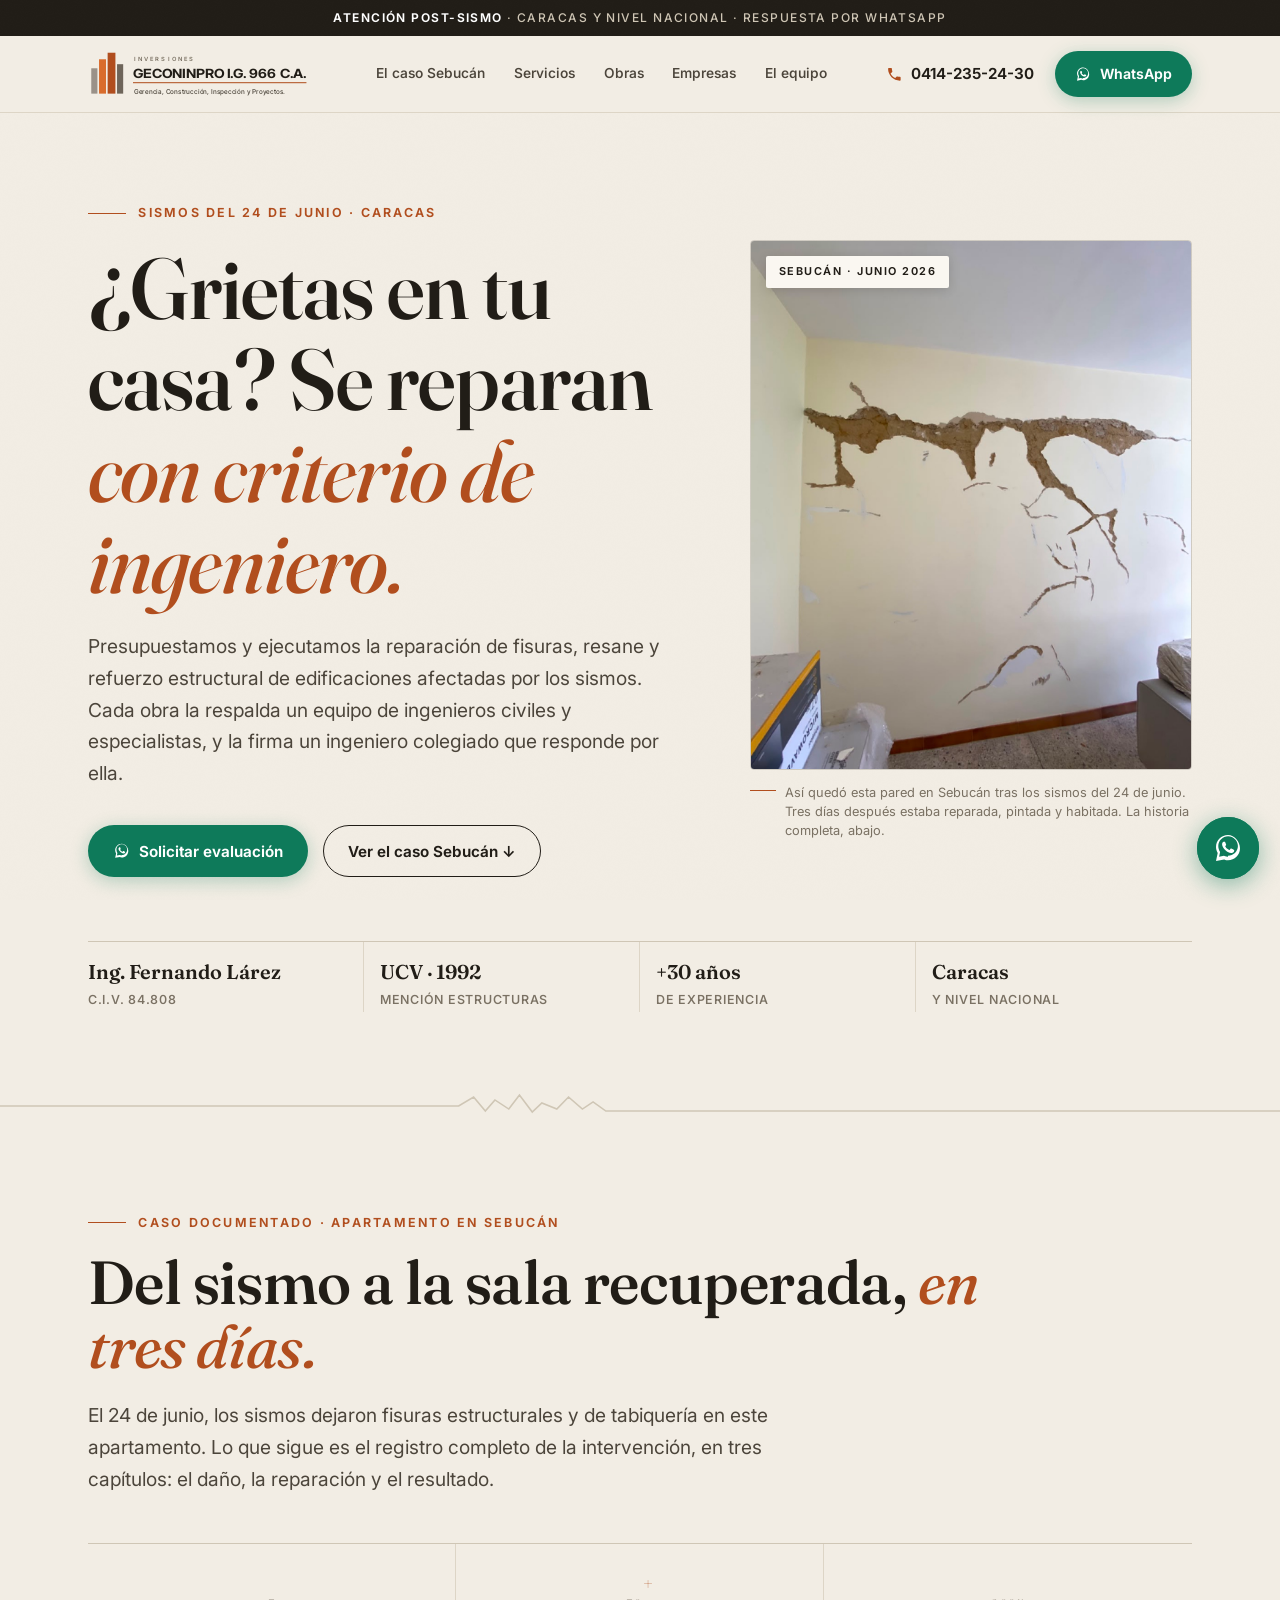
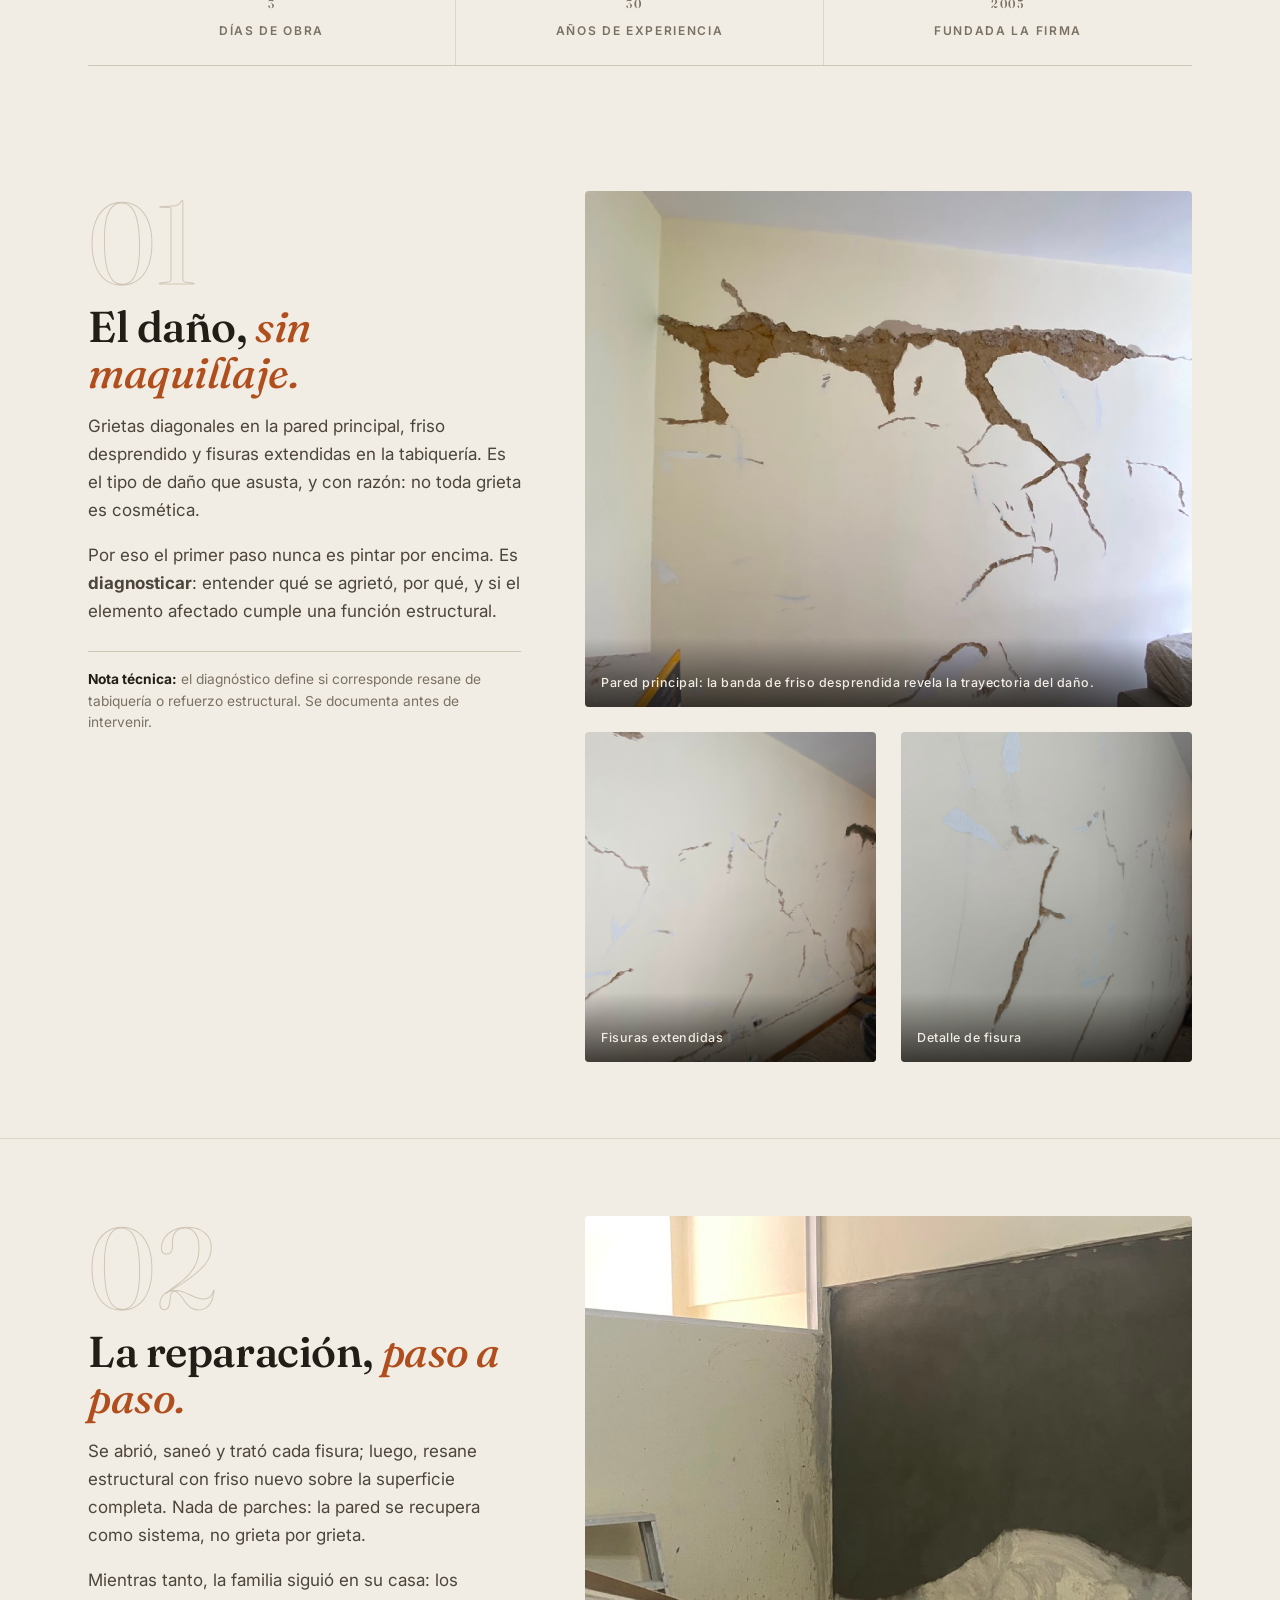
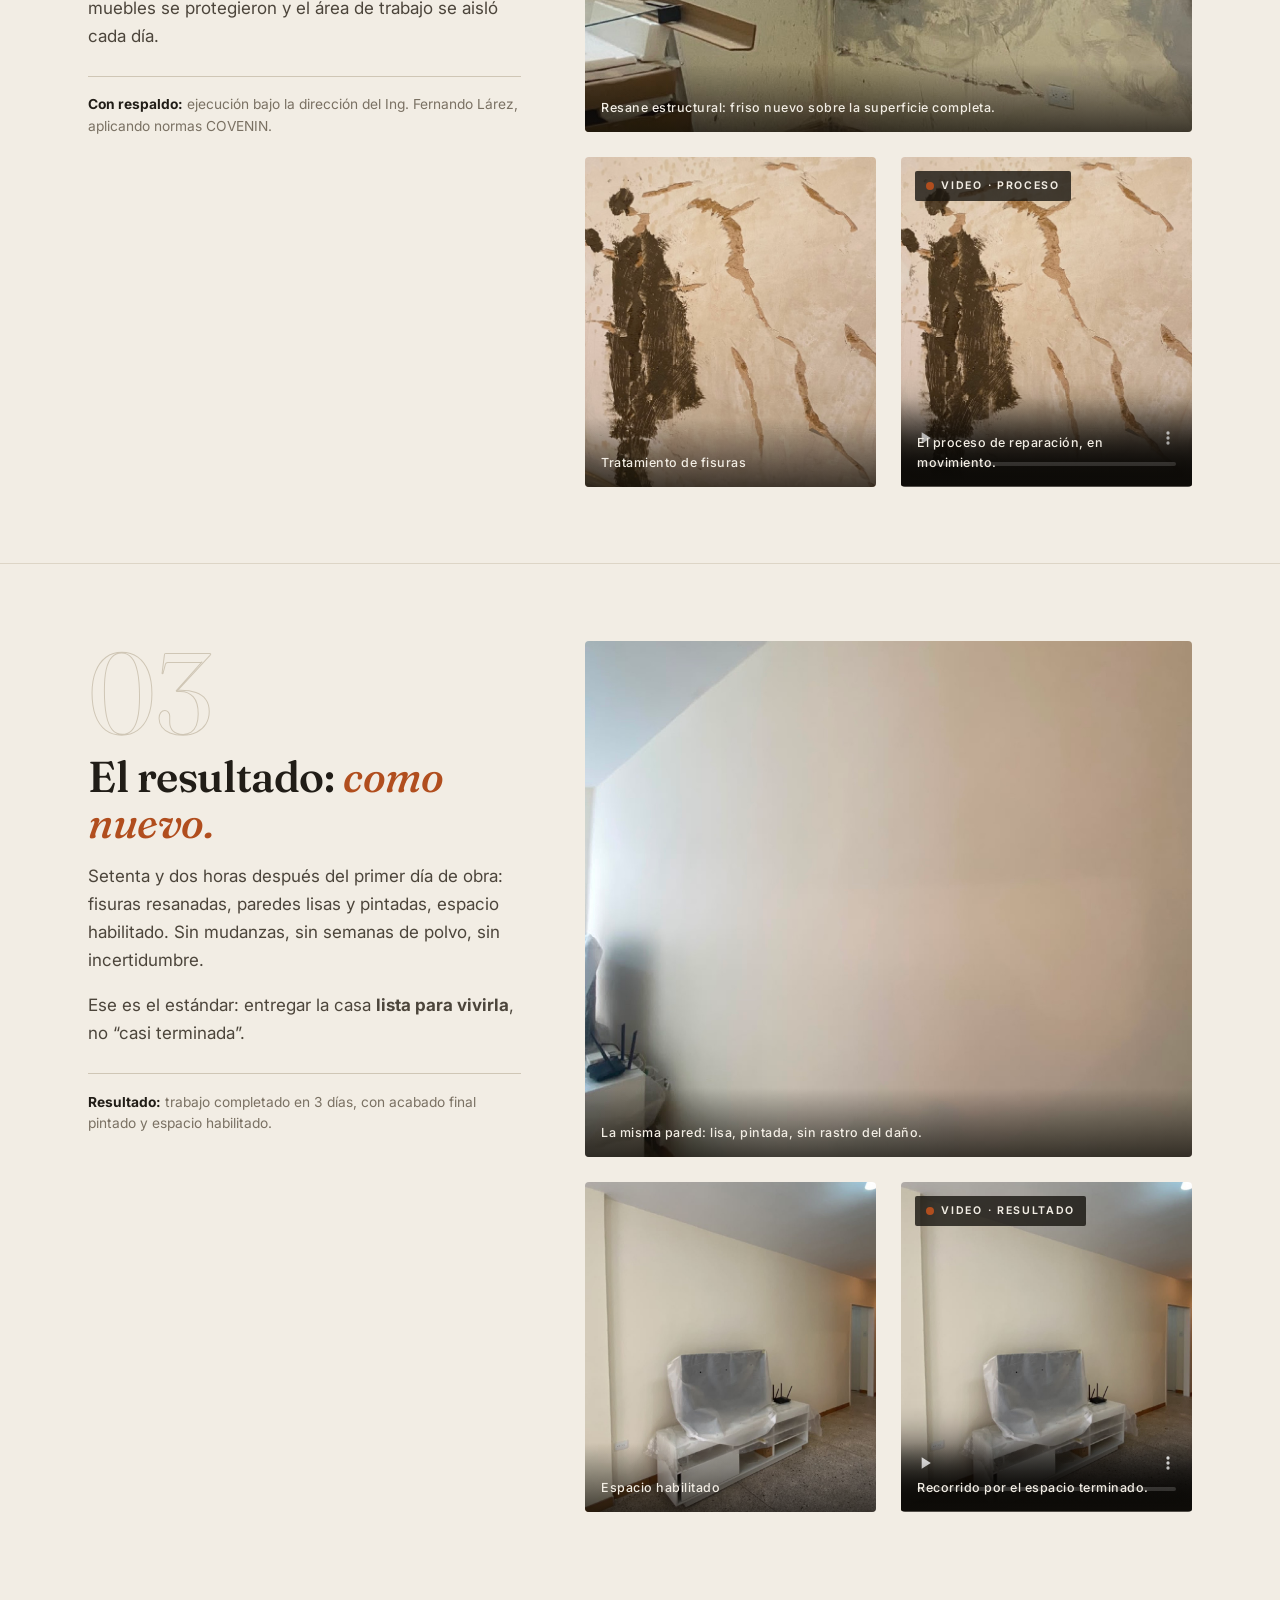
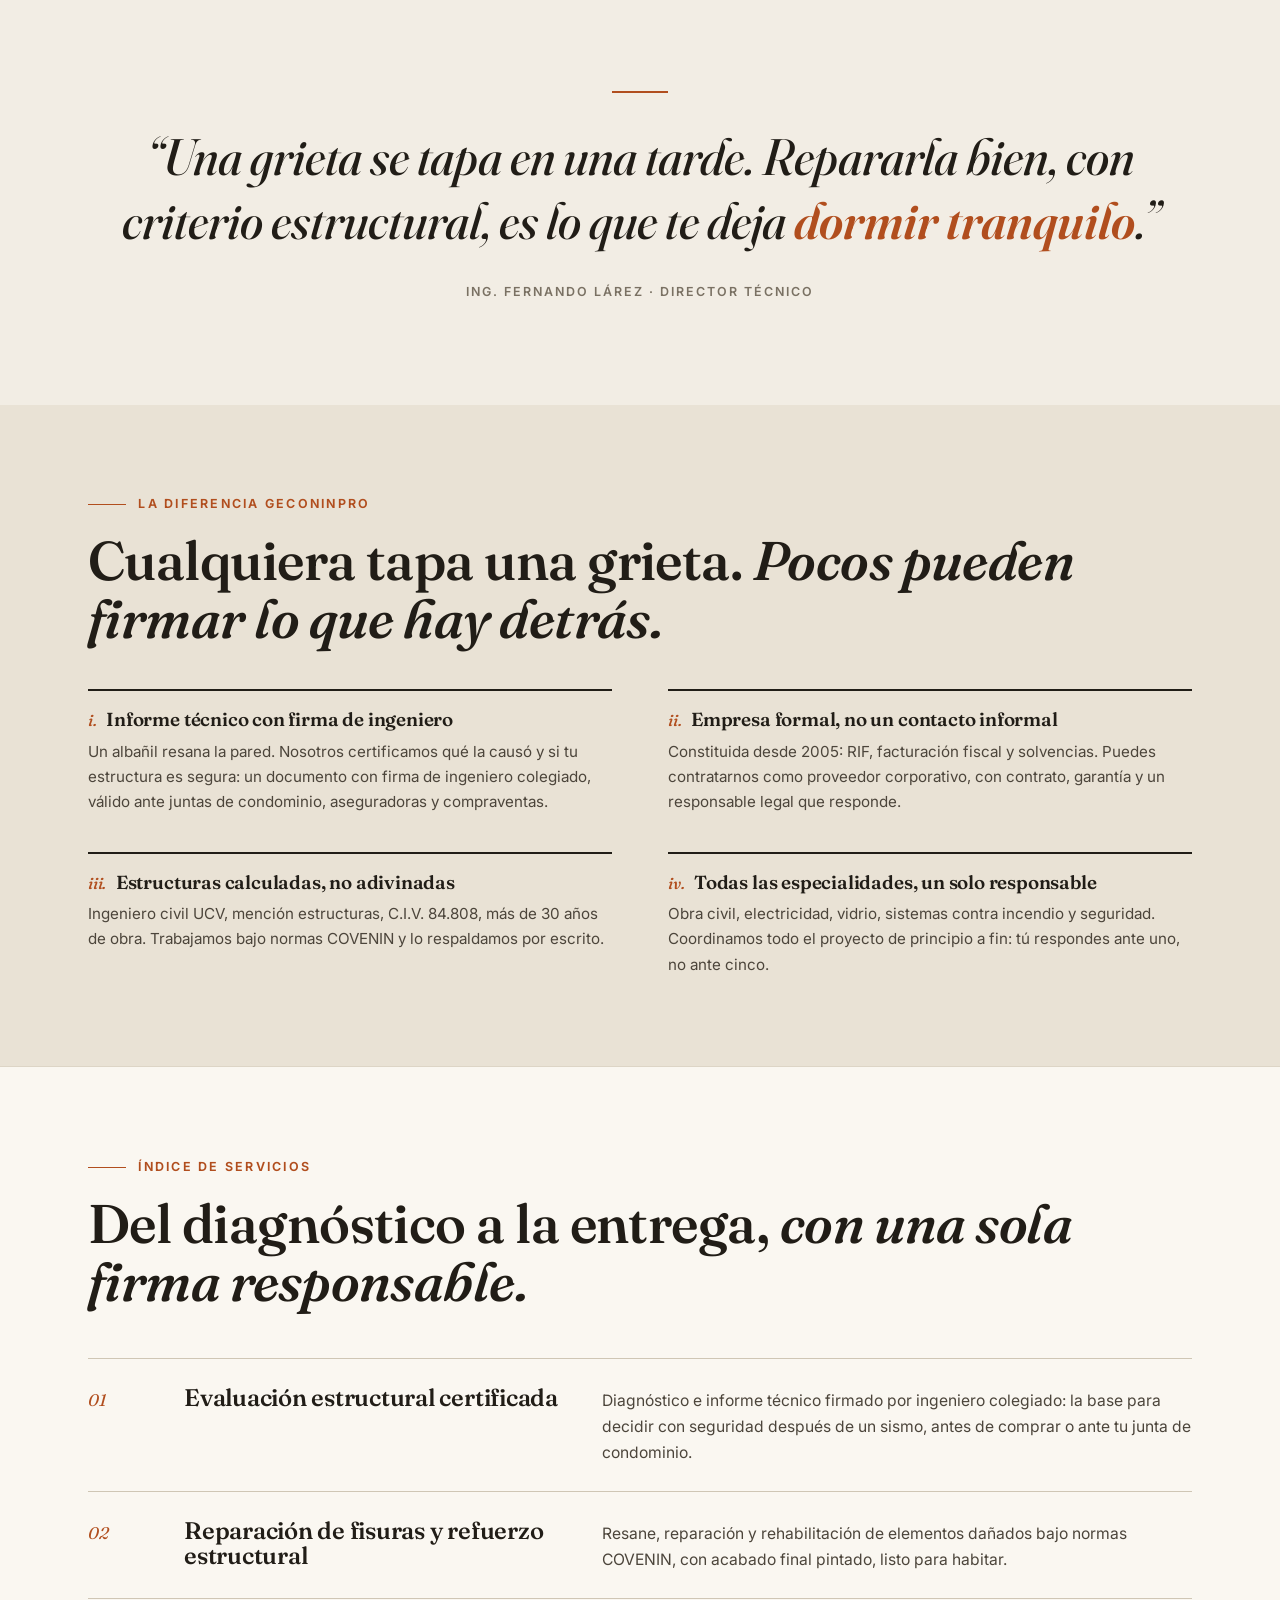
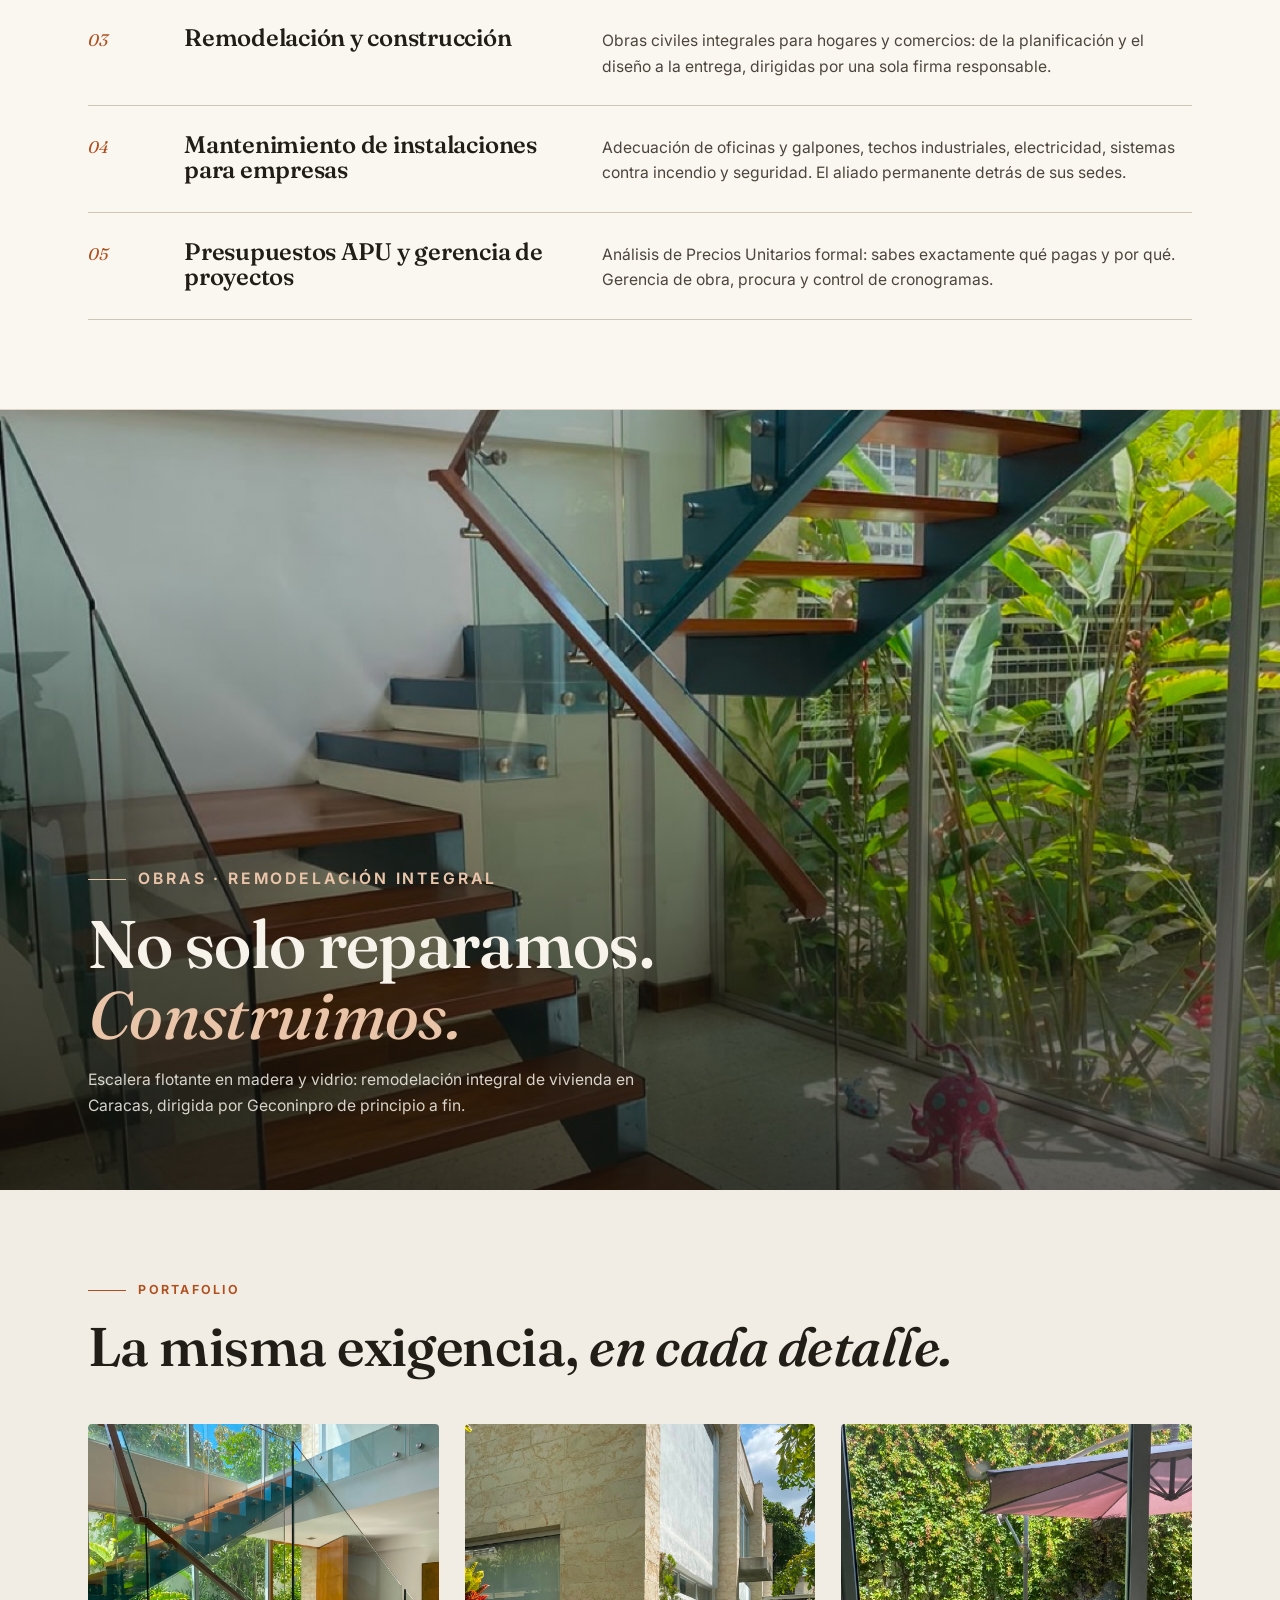
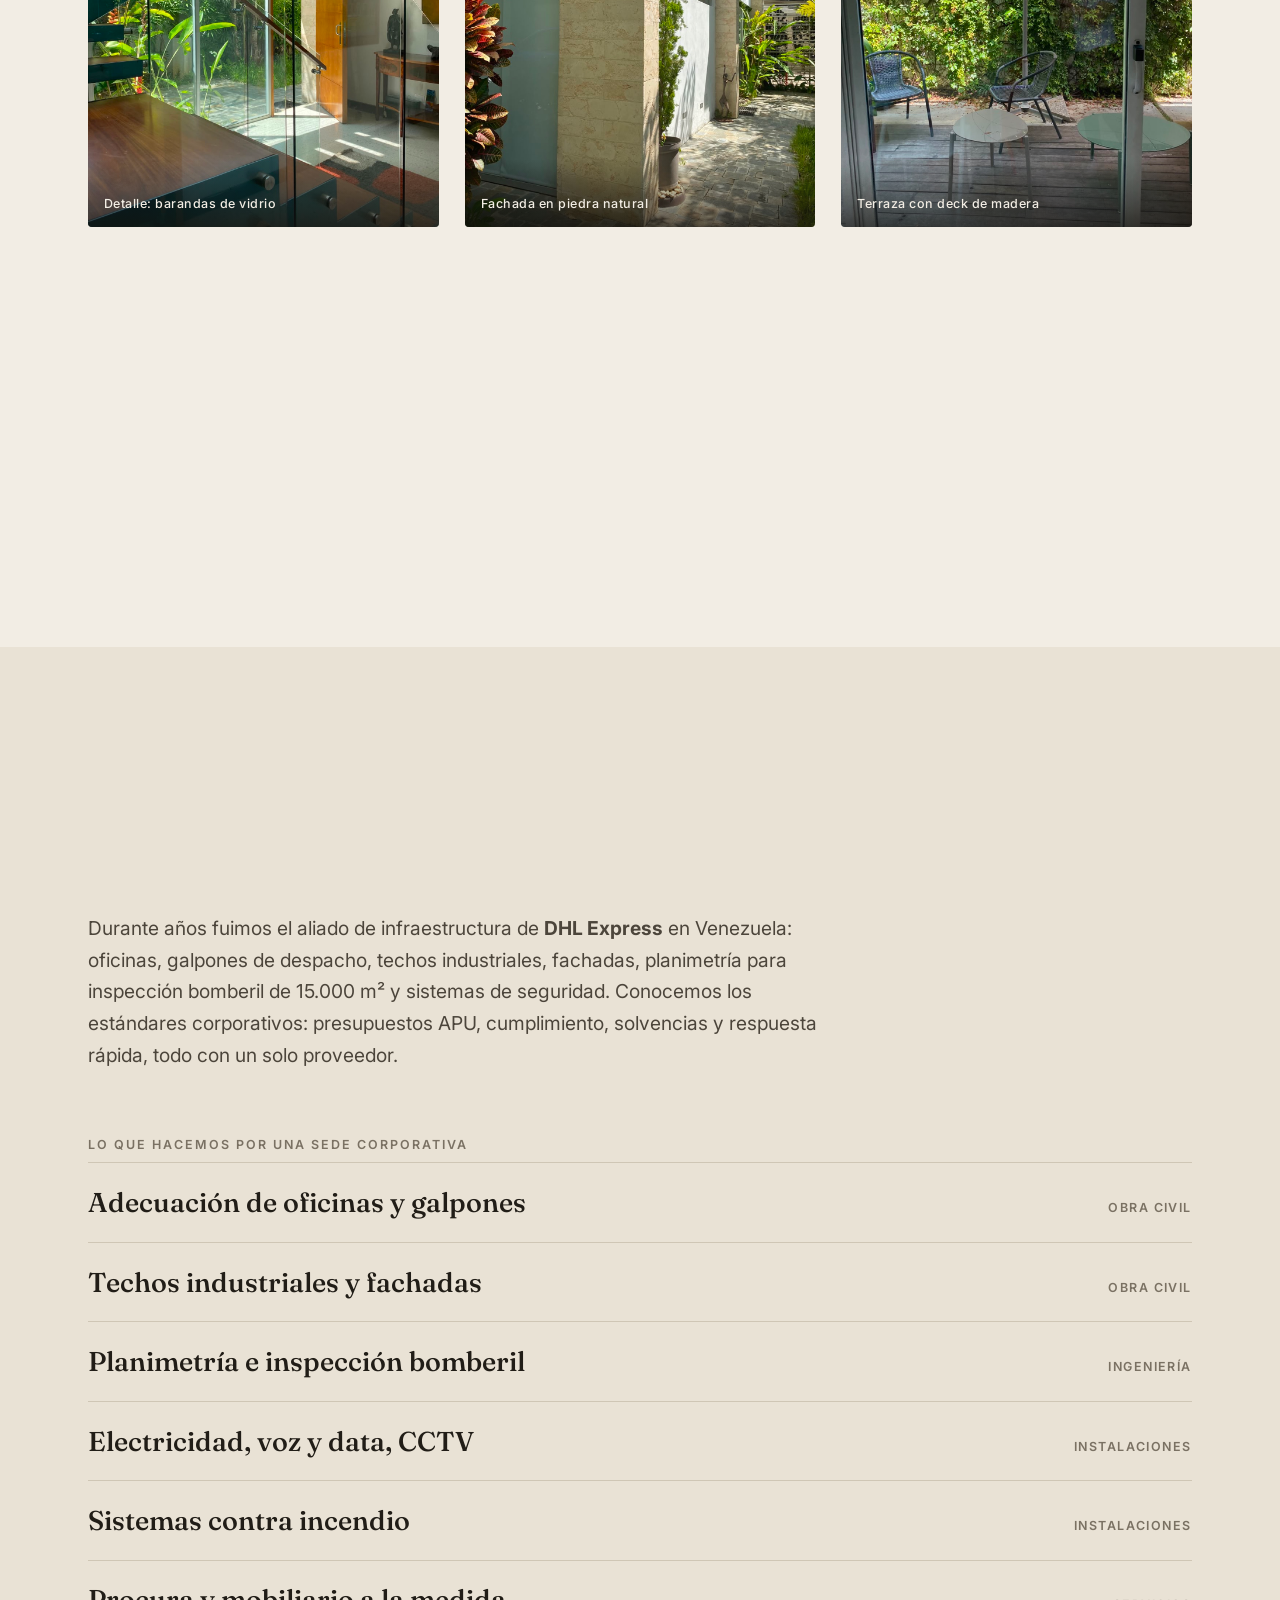
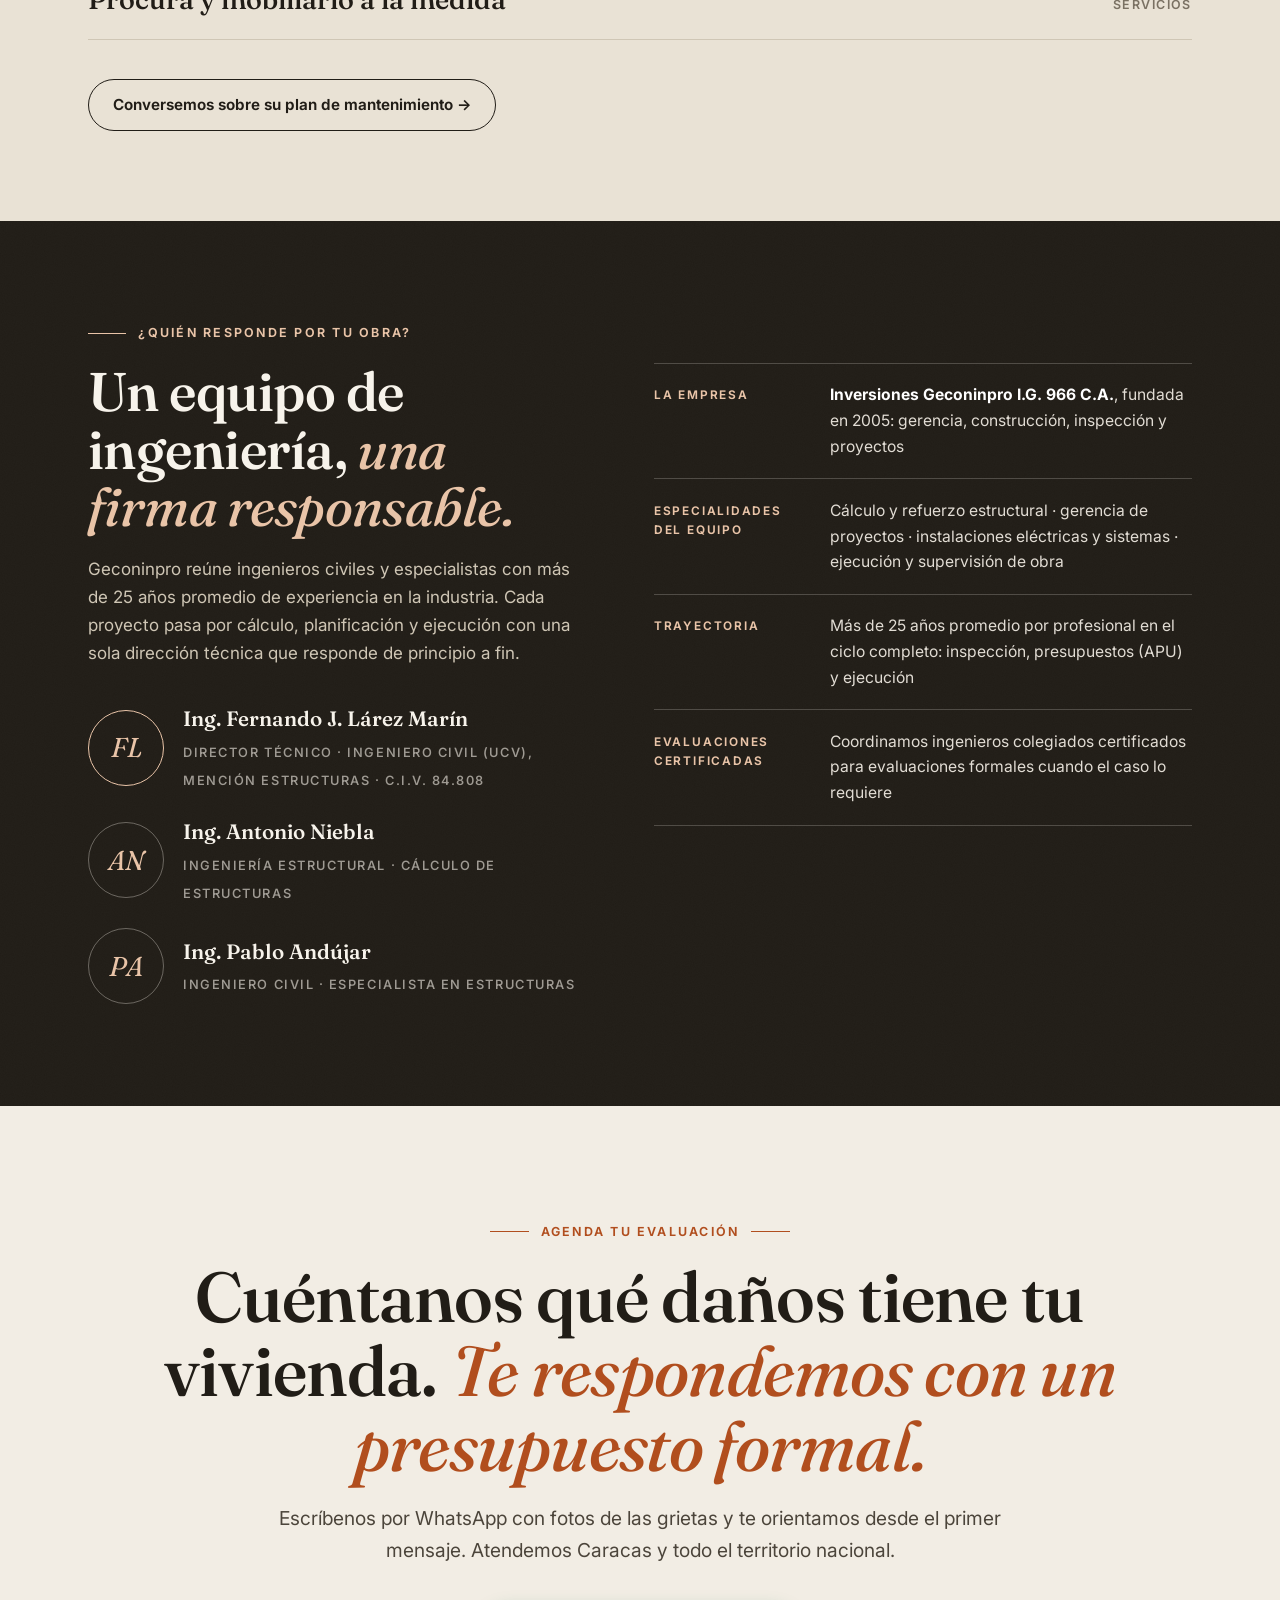
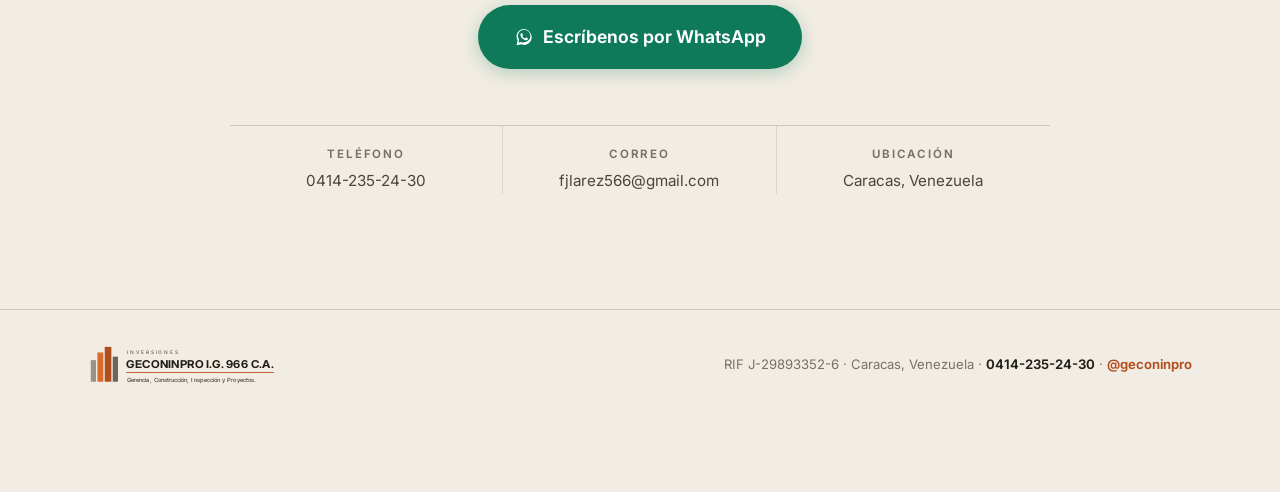
==== commit 1bba1003: "Equipo de ingenieros: se agregan Ing. Antonio Niebla e Ing. Pablo Andújar" ====
--- a/index.html
+++ b/index.html
@@ -307,6 +307,9 @@
 .eng-sign{
   margin-top:2rem;display:flex;align-items:center;gap:1.2rem;
 }
+.eng-team{margin-top:2.2rem;display:flex;flex-direction:column;gap:1.4rem}
+.eng-team .eng-sign{margin-top:0}
+.eng-team .eng-sign:first-child .monogram{border-color:#E9C4A8}
 .monogram{
   width:76px;height:76px;flex-shrink:0;border:1px solid rgba(242,237,228,.35);border-radius:50%;
   display:flex;align-items:center;justify-content:center;
@@ -714,12 +717,28 @@
       <div class="rv rv-d1">
         <h2 id="ing-title">Un equipo de ingeniería, <em>una firma responsable.</em></h2>
         <p style="margin-top:1.2rem;color:#CFC6B5;max-width:34em">Geconinpro reúne ingenieros civiles y especialistas con más de 25 años promedio de experiencia en la industria. Cada proyecto pasa por cálculo, planificación y ejecución con una sola dirección técnica que responde de principio a fin.</p>
-        <div class="eng-sign">
-          <span class="monogram" aria-hidden="true">FL</span>
-          <p class="who">
-            <b>Ing. Fernando J. Lárez Marín</b>
-            <span>Director Técnico · C.I.V. 84.808 · UCV, Mención Estructuras</span>
-          </p>
+        <div class="eng-team">
+          <div class="eng-sign">
+            <span class="monogram" aria-hidden="true">FL</span>
+            <p class="who">
+              <b>Ing. Fernando J. Lárez Marín</b>
+              <span>Director Técnico · Ingeniero Civil (UCV), Mención Estructuras · C.I.V. 84.808</span>
+            </p>
+          </div>
+          <div class="eng-sign">
+            <span class="monogram" aria-hidden="true">AN</span>
+            <p class="who">
+              <b>Ing. Antonio Niebla</b>
+              <span>Ingeniería Estructural · Cálculo de estructuras</span>
+            </p>
+          </div>
+          <div class="eng-sign">
+            <span class="monogram" aria-hidden="true">PA</span>
+            <p class="who">
+              <b>Ing. Pablo Andújar</b>
+              <span>Ingeniero Civil · Especialista en Estructuras</span>
+            </p>
+          </div>
         </div>
       </div>
       <dl class="eng-facts rv rv-d2">
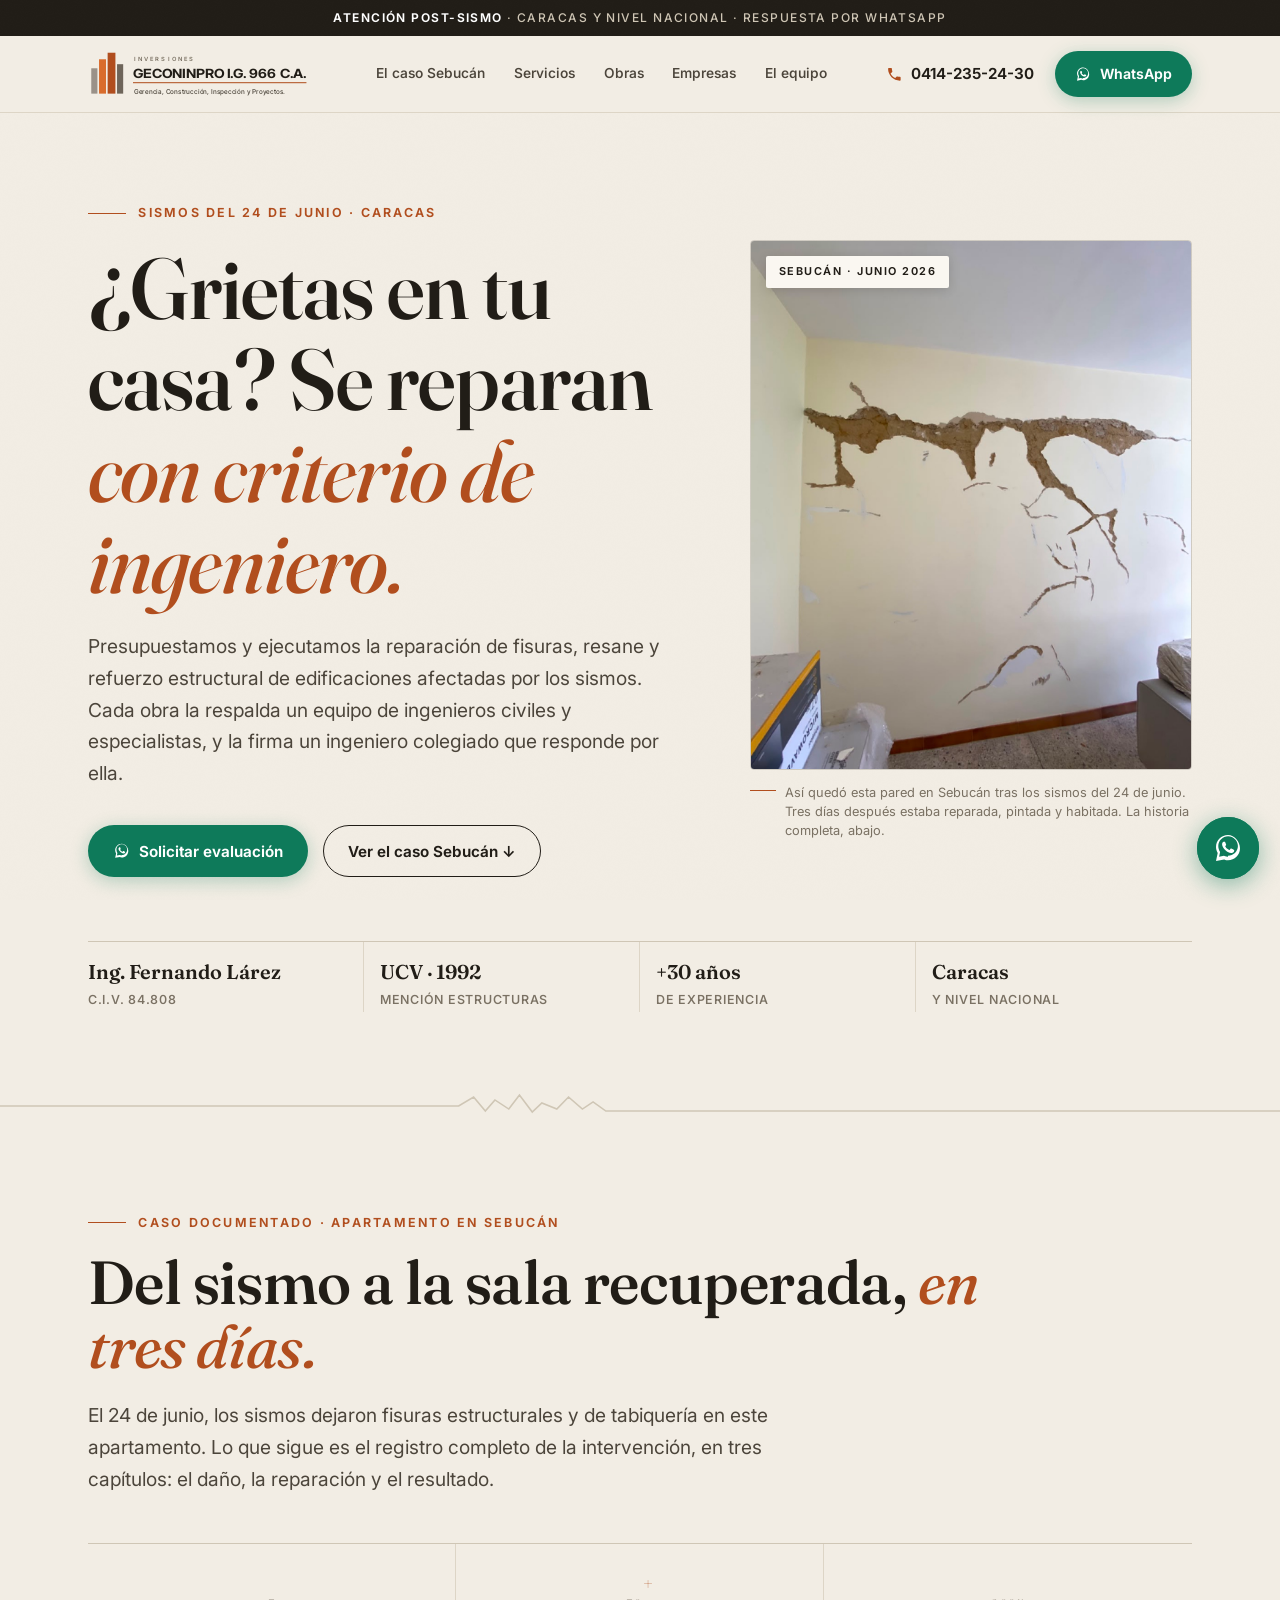
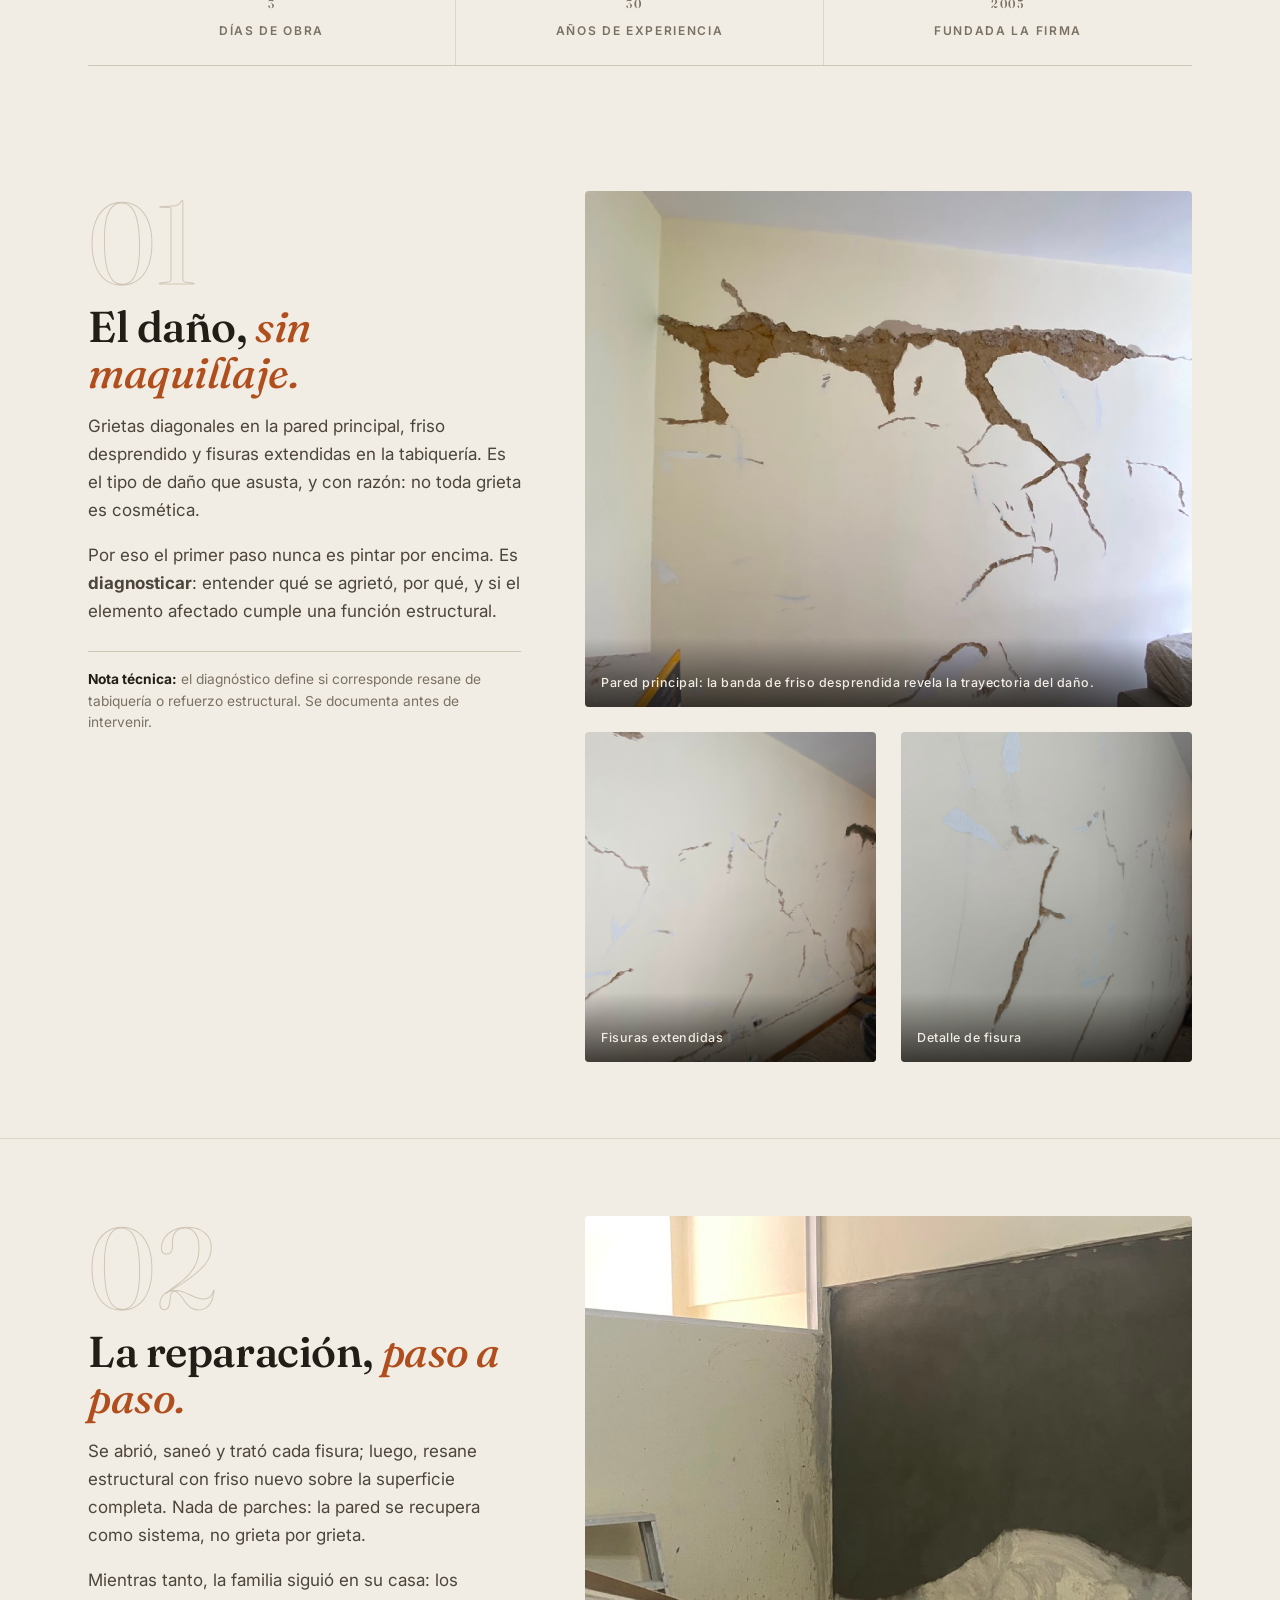
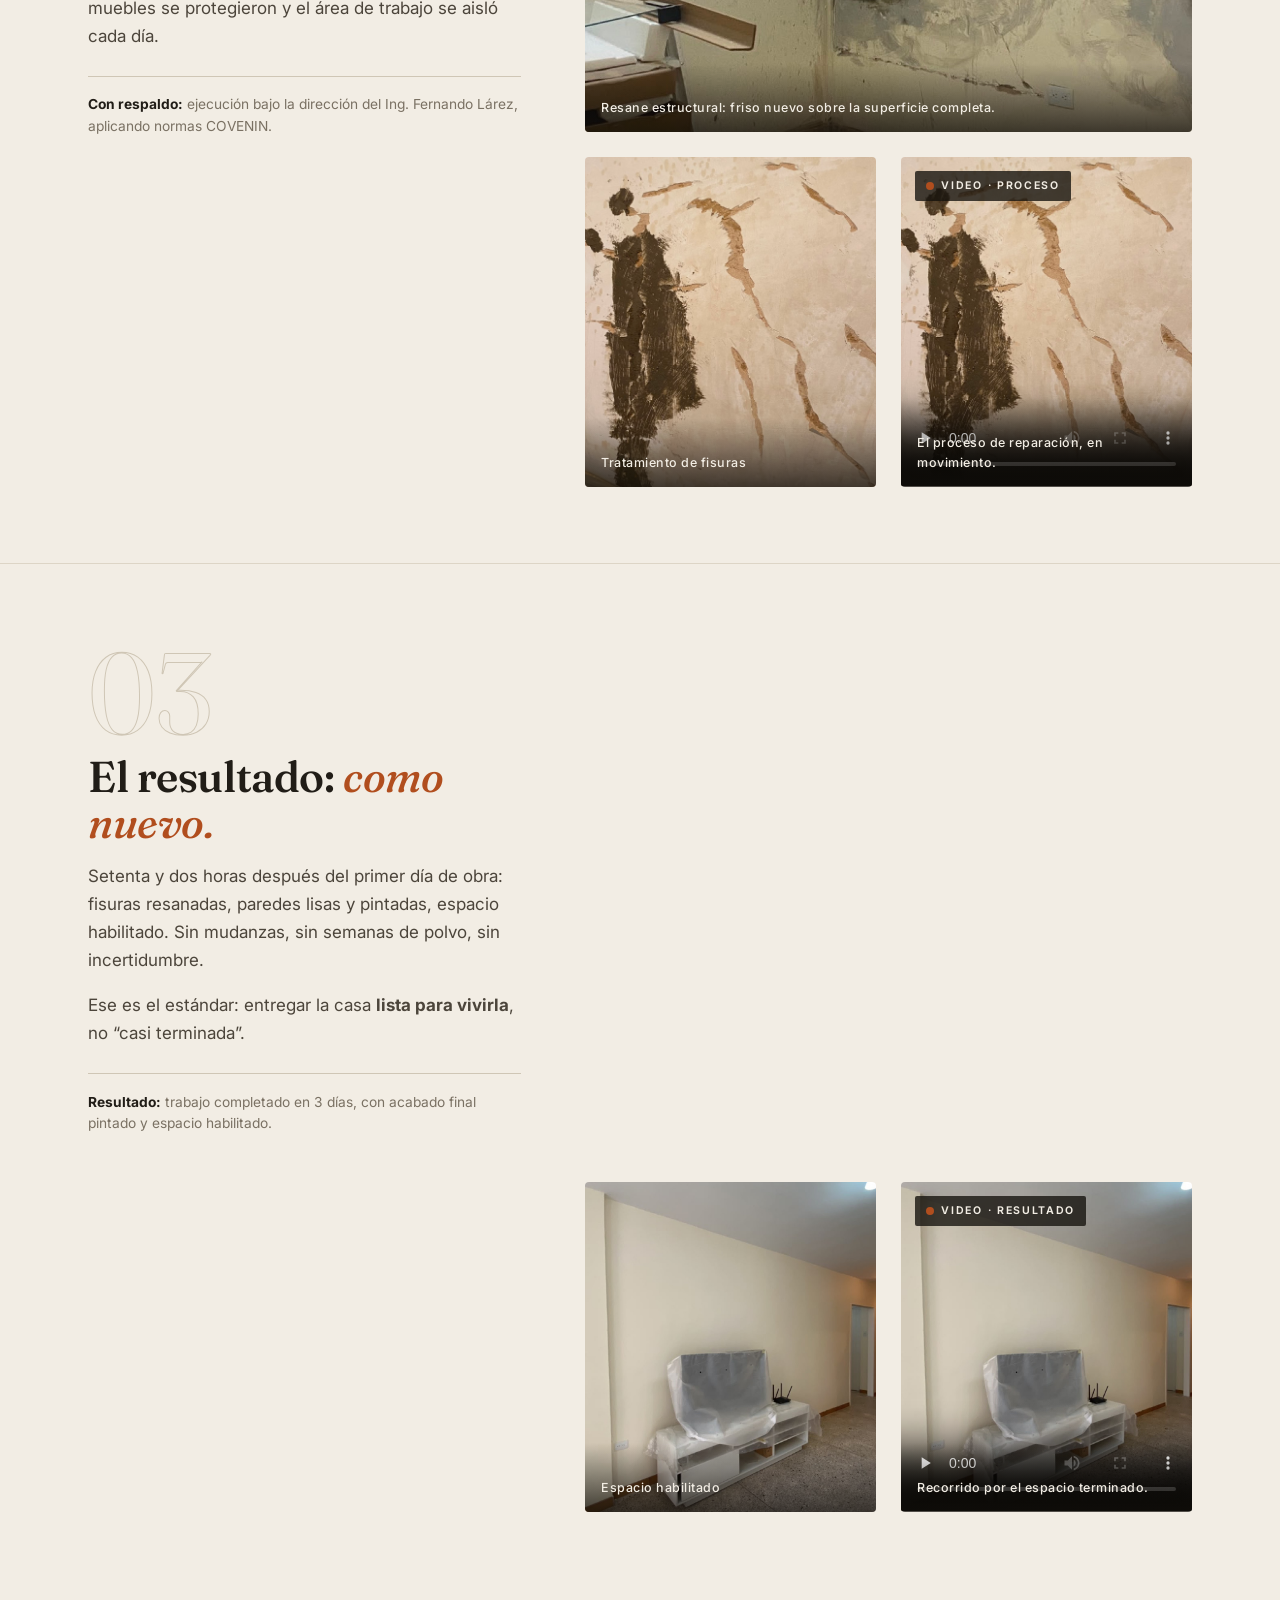
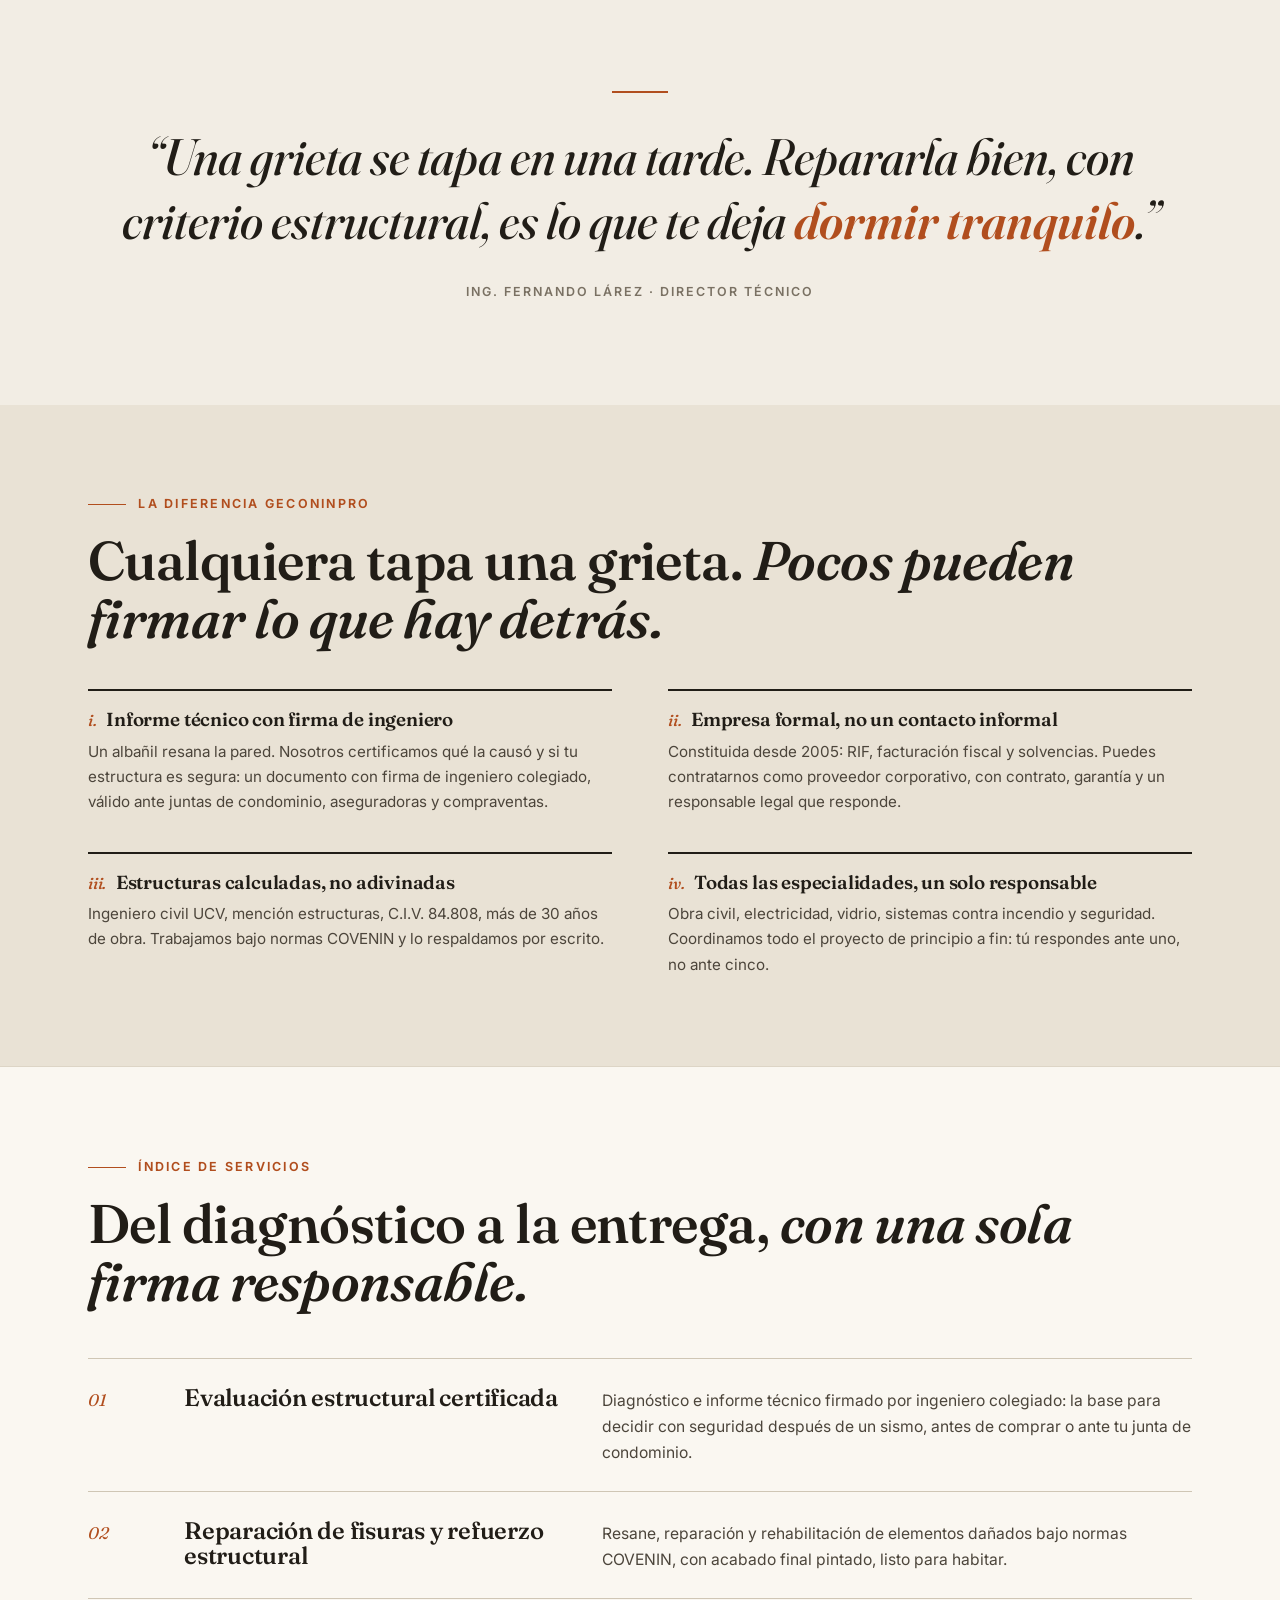
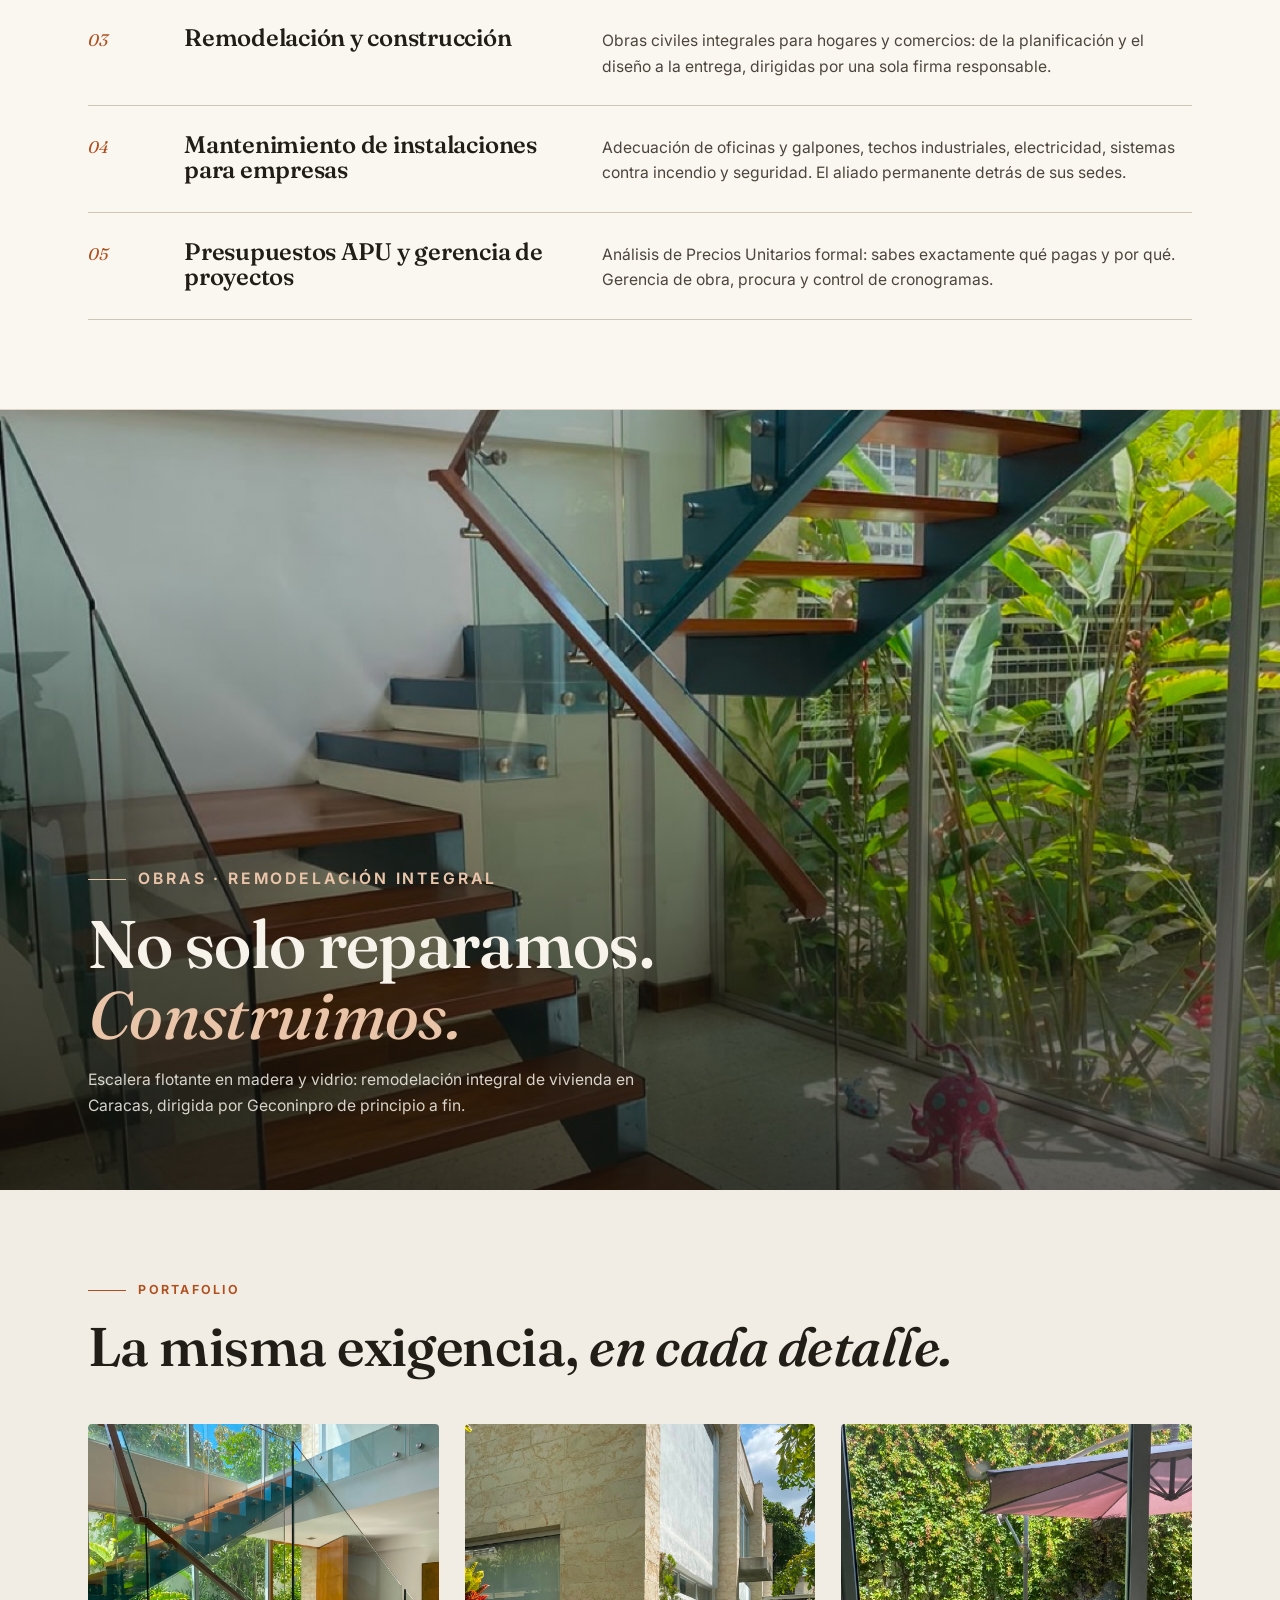
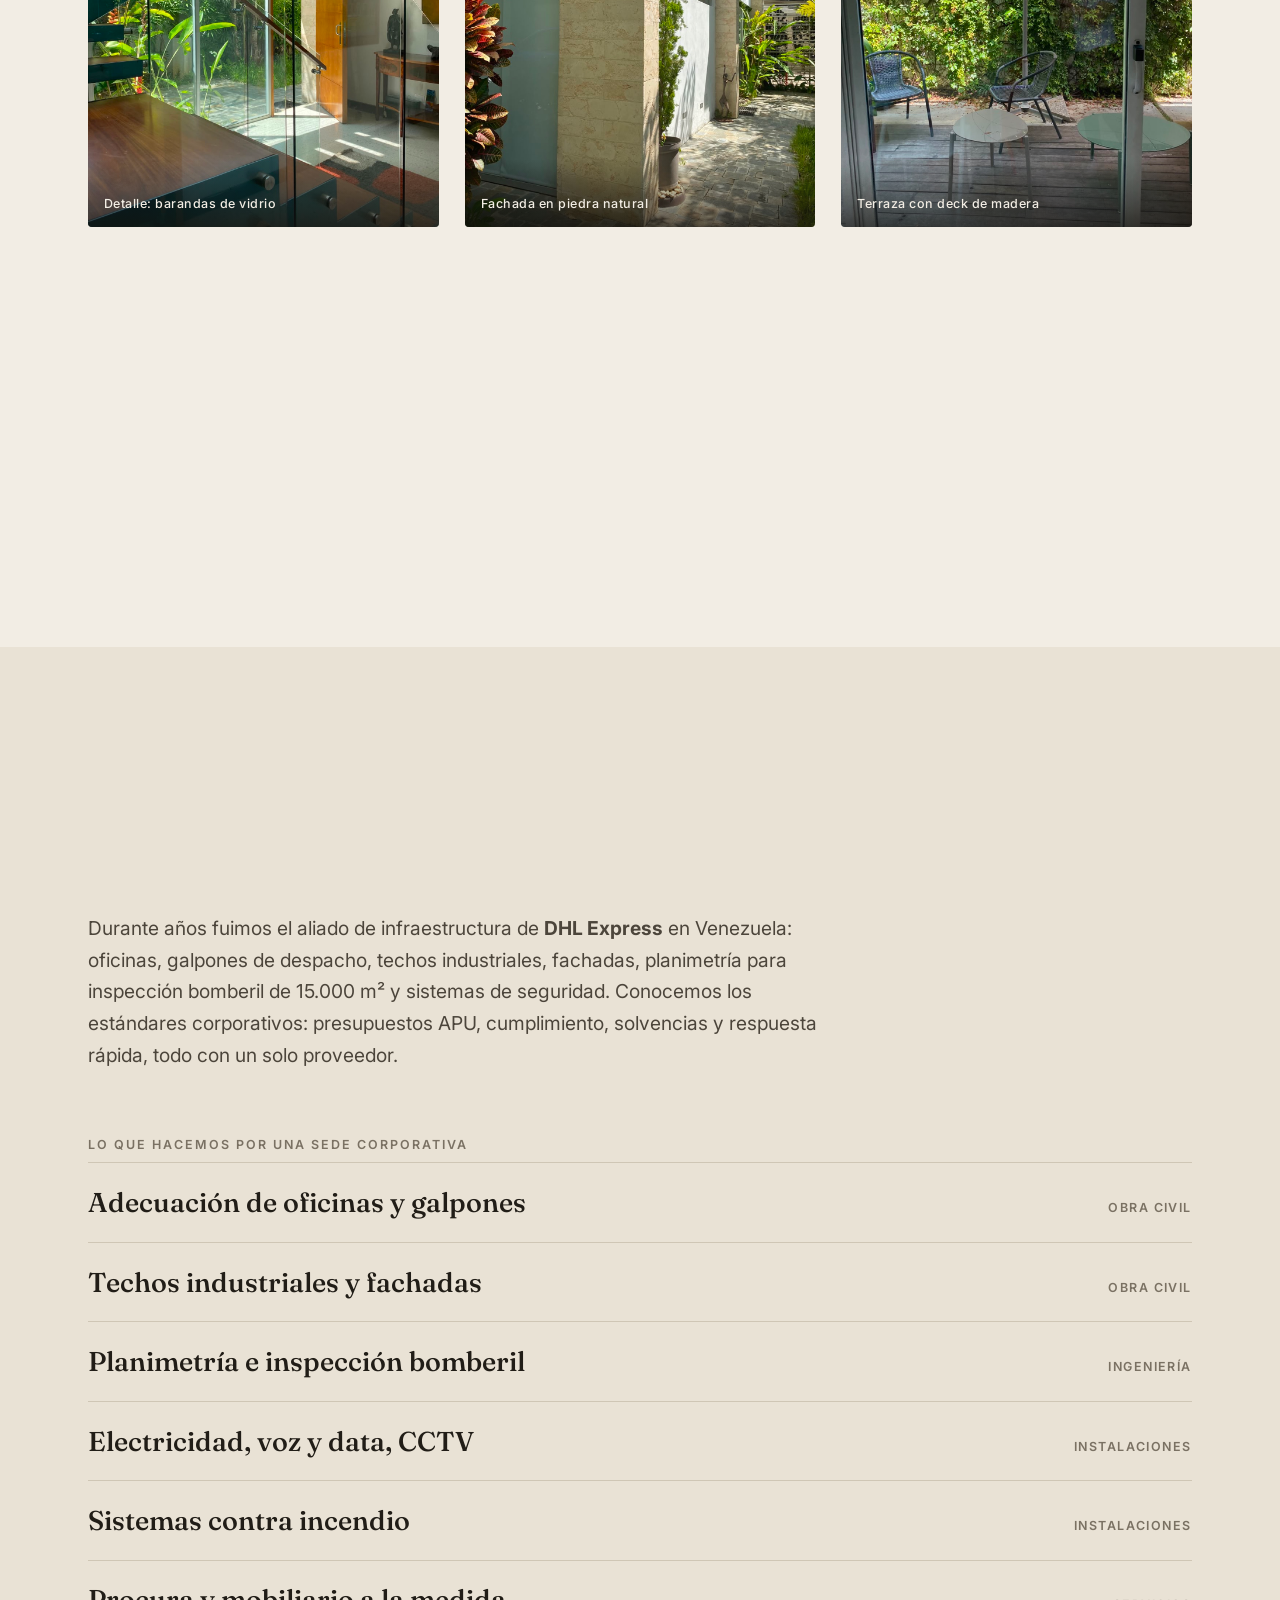
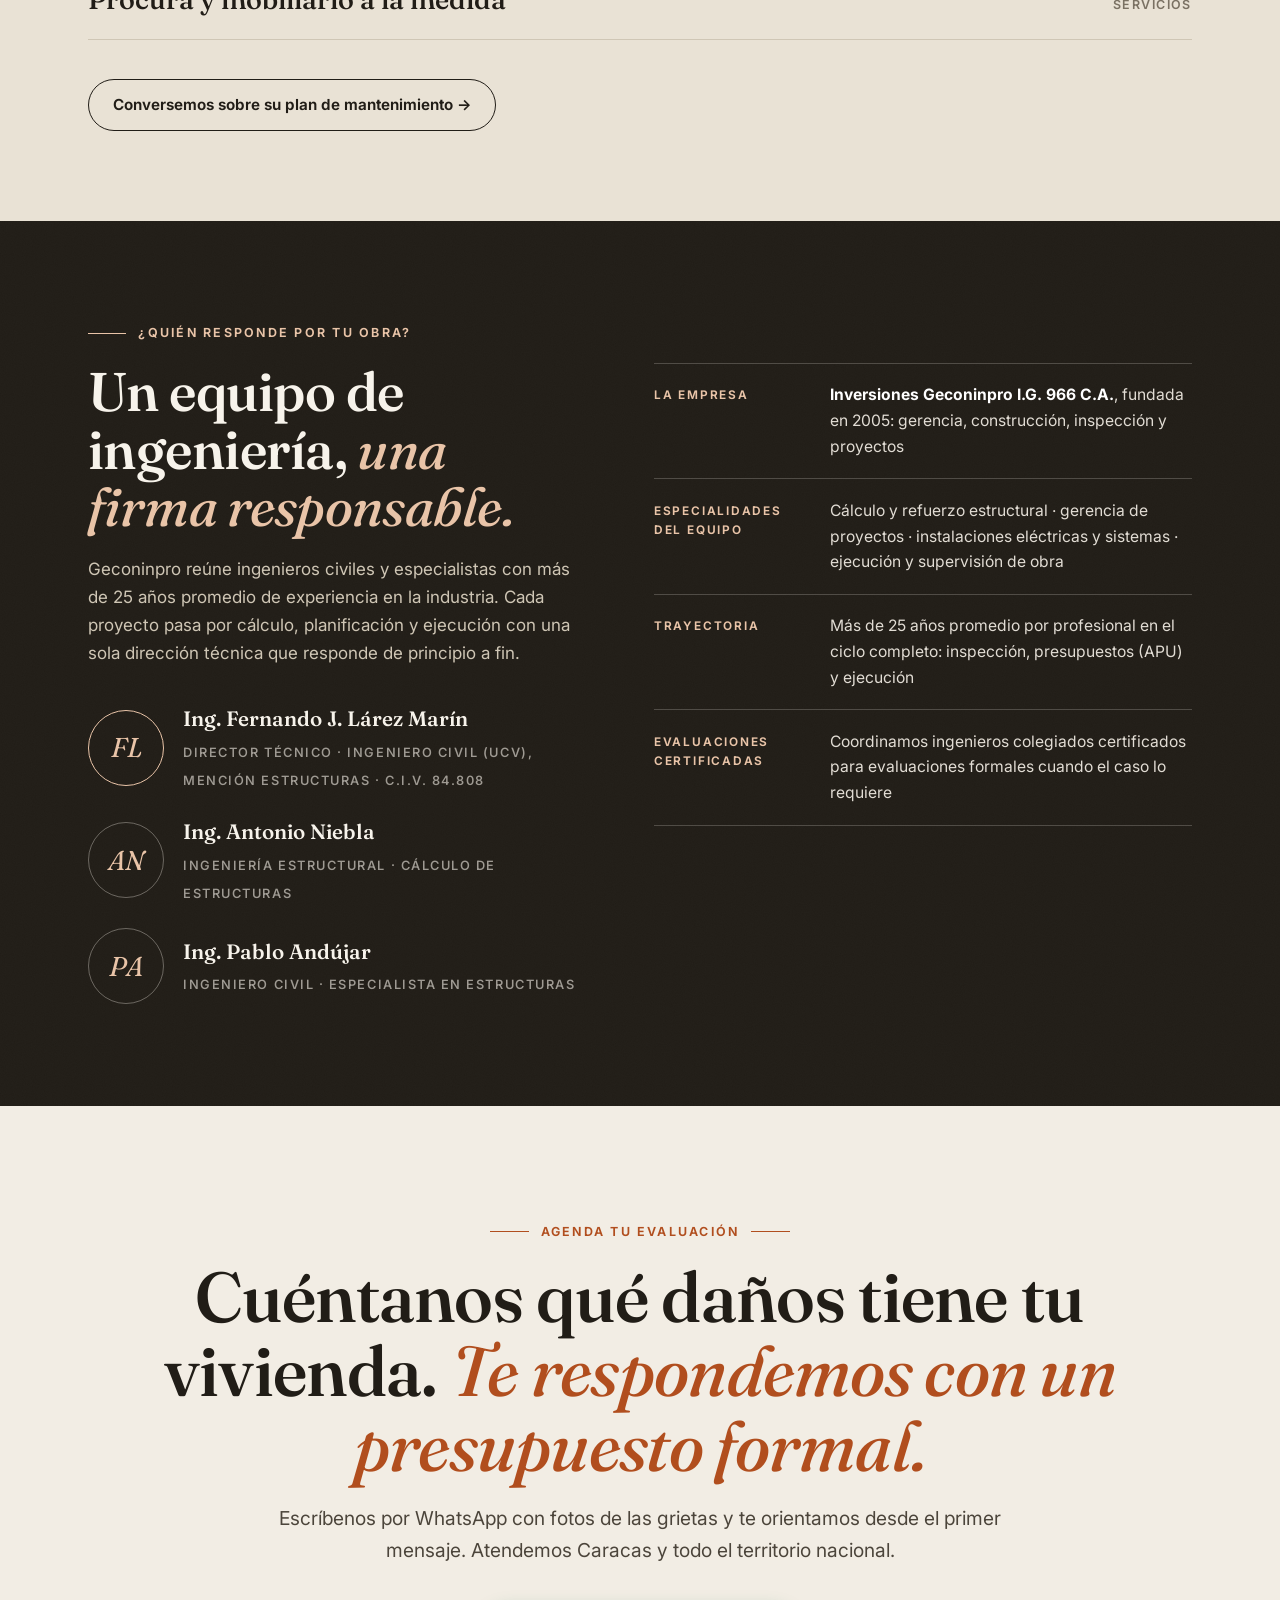
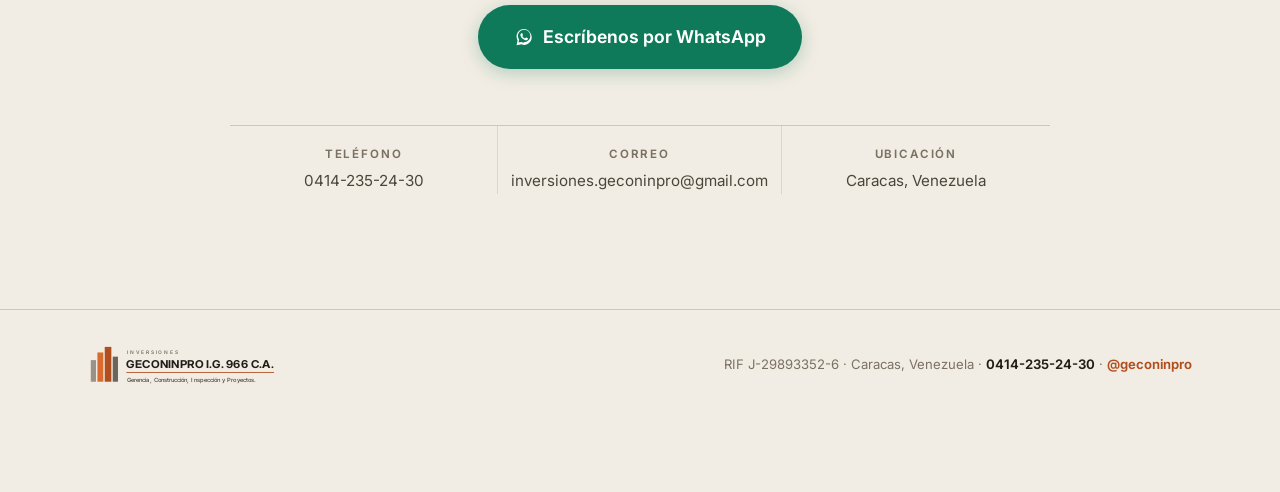
==== commit 29afdbf3: "Correo corporativo: inversiones.geconinpro@gmail.com" ====
--- a/index.html
+++ b/index.html
@@ -777,7 +777,7 @@
     </p>
     <div class="cta-contacts rv">
       <p><b>Teléfono</b><a href="tel:+584142352430">0414-235-24-30</a></p>
-      <p><b>Correo</b><a href="mailto:fjlarez566@gmail.com">fjlarez566@gmail.com</a></p>
+      <p><b>Correo</b><a href="mailto:inversiones.geconinpro@gmail.com">inversiones.geconinpro@gmail.com</a></p>
       <p><b>Ubicación</b>Caracas, Venezuela</p>
     </div>
   </div>
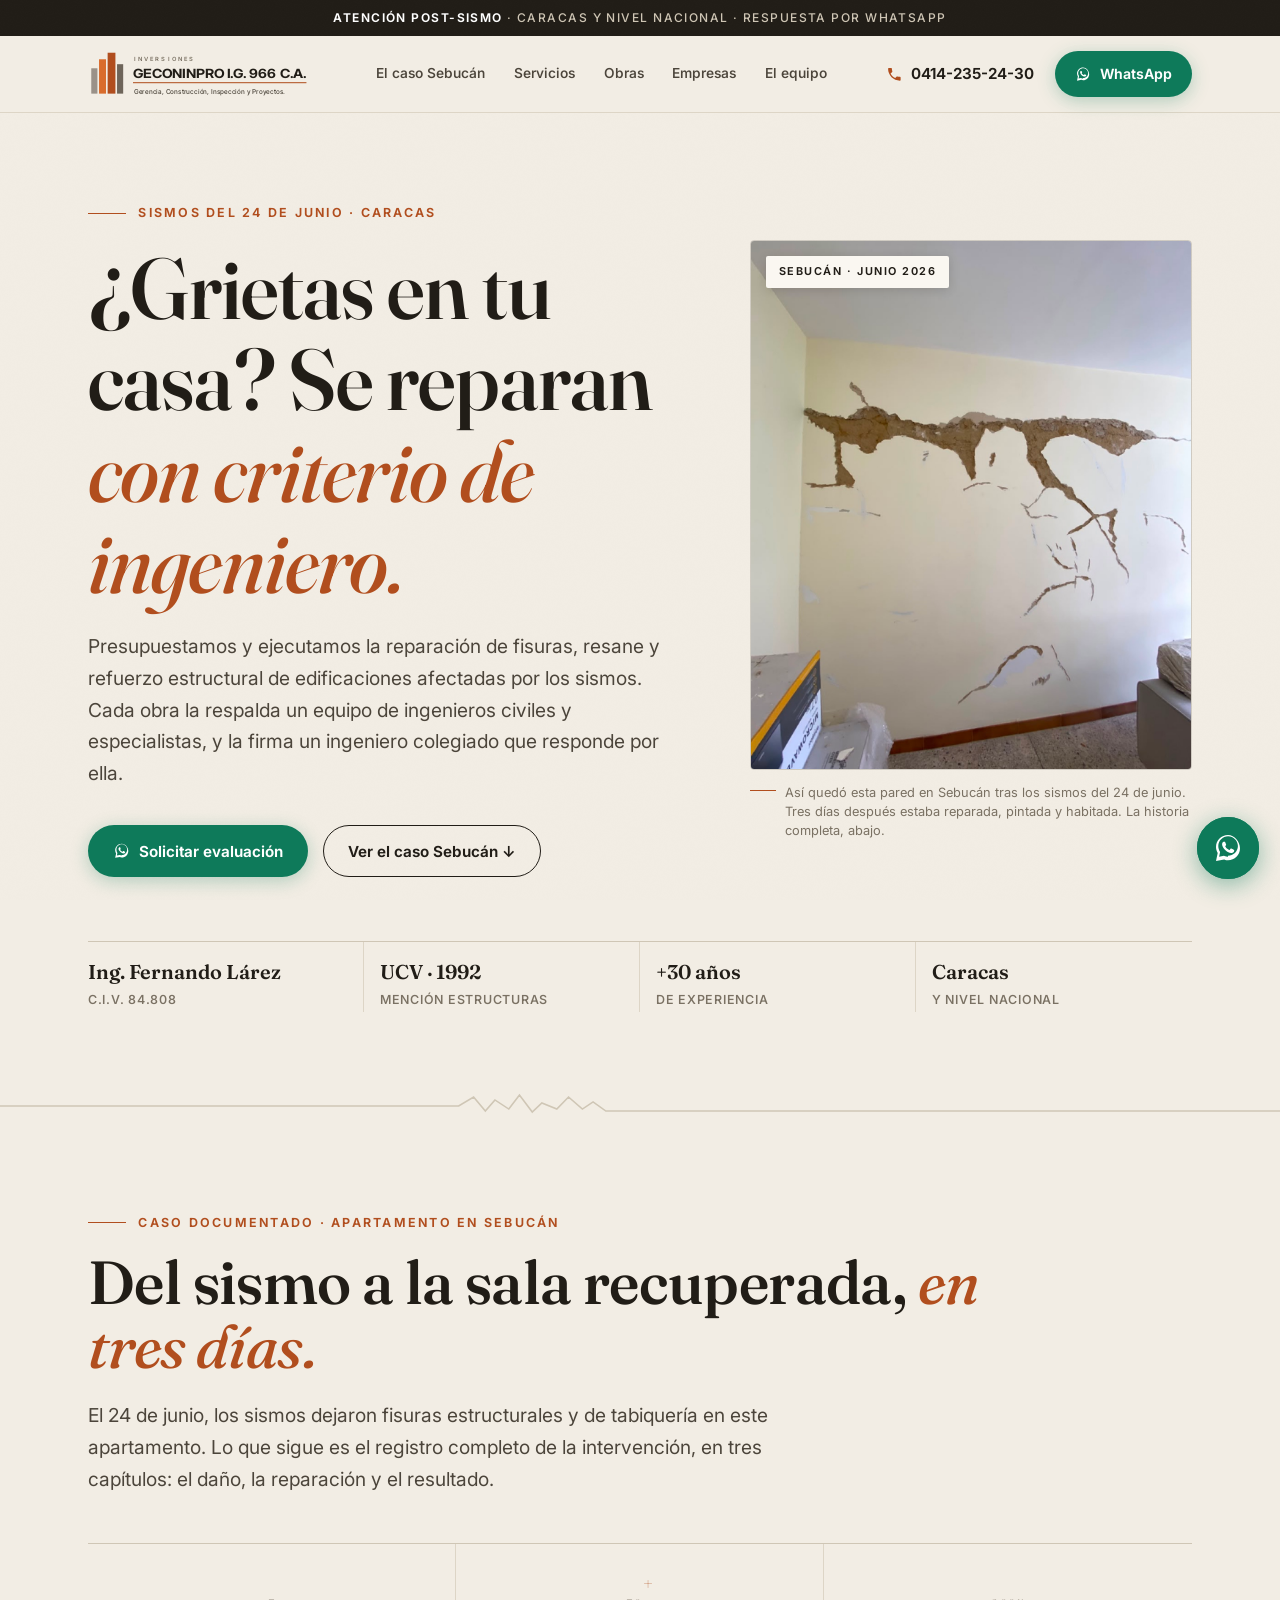
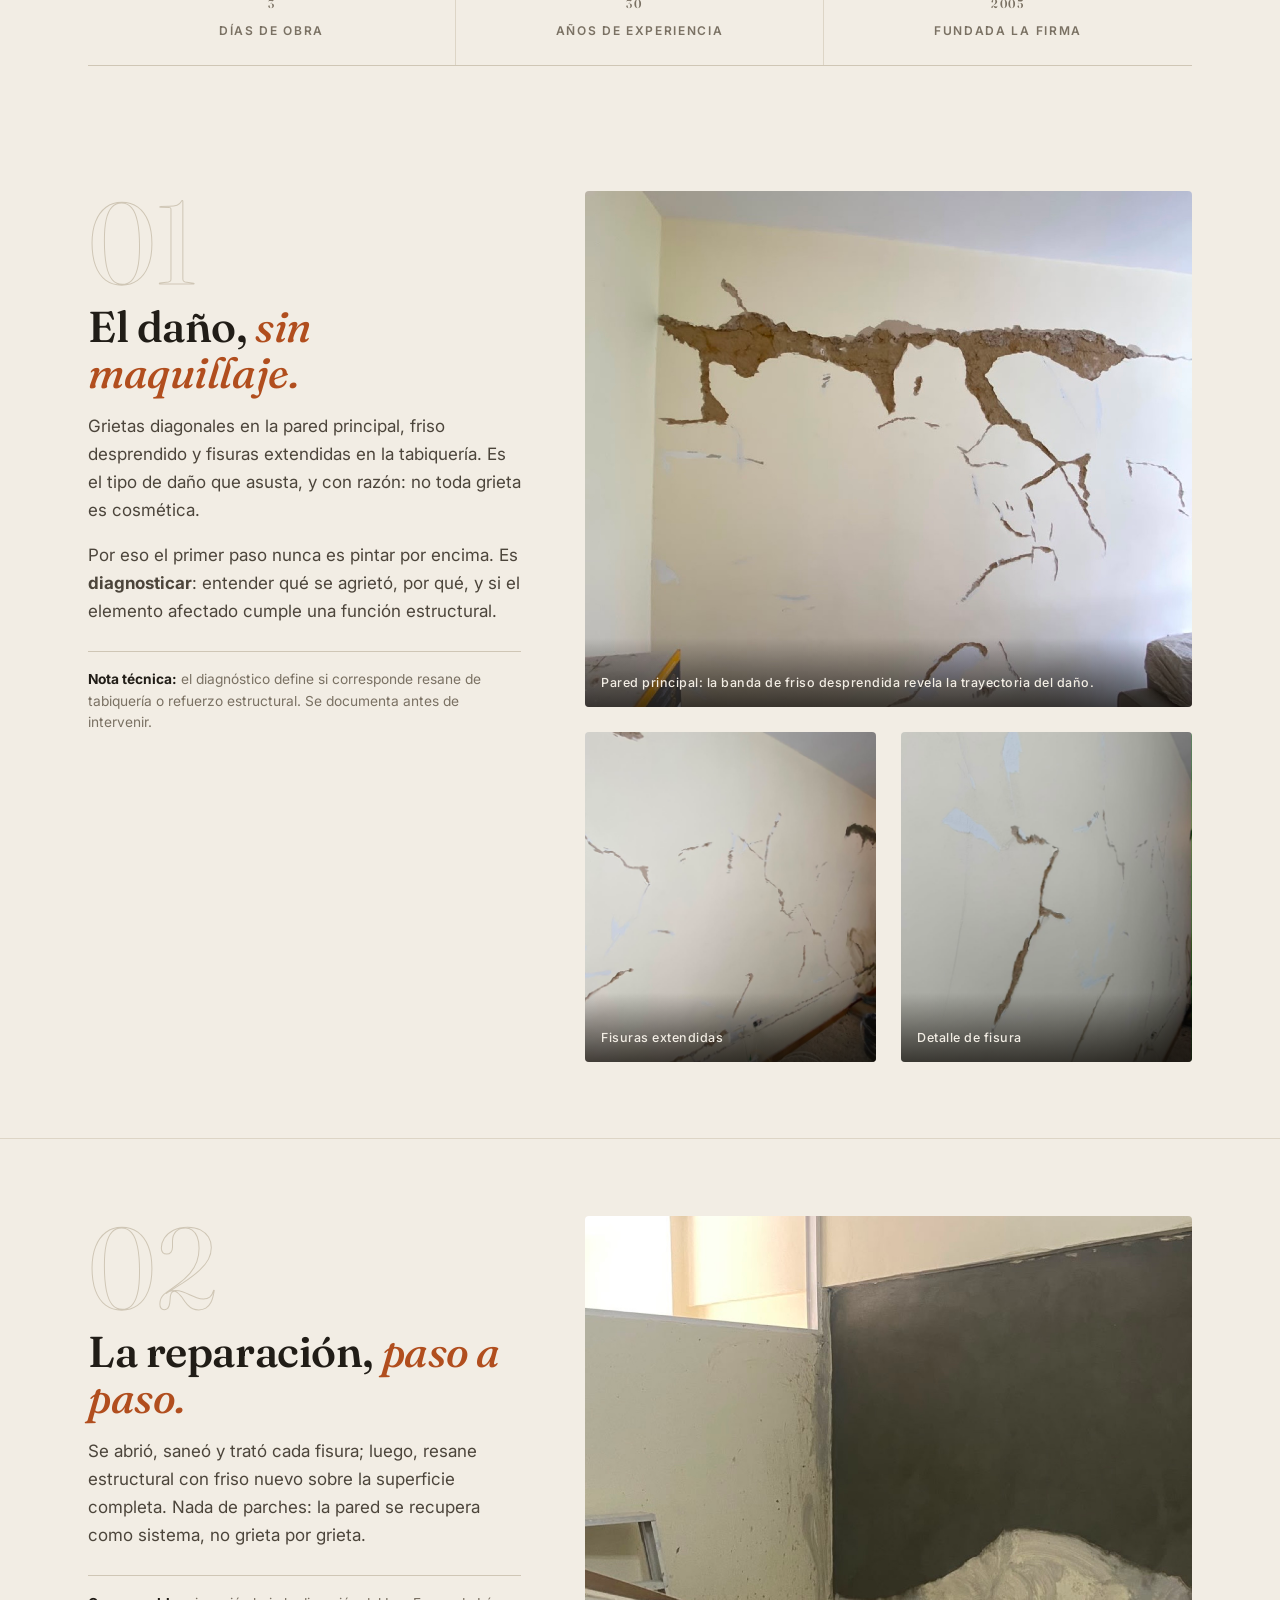
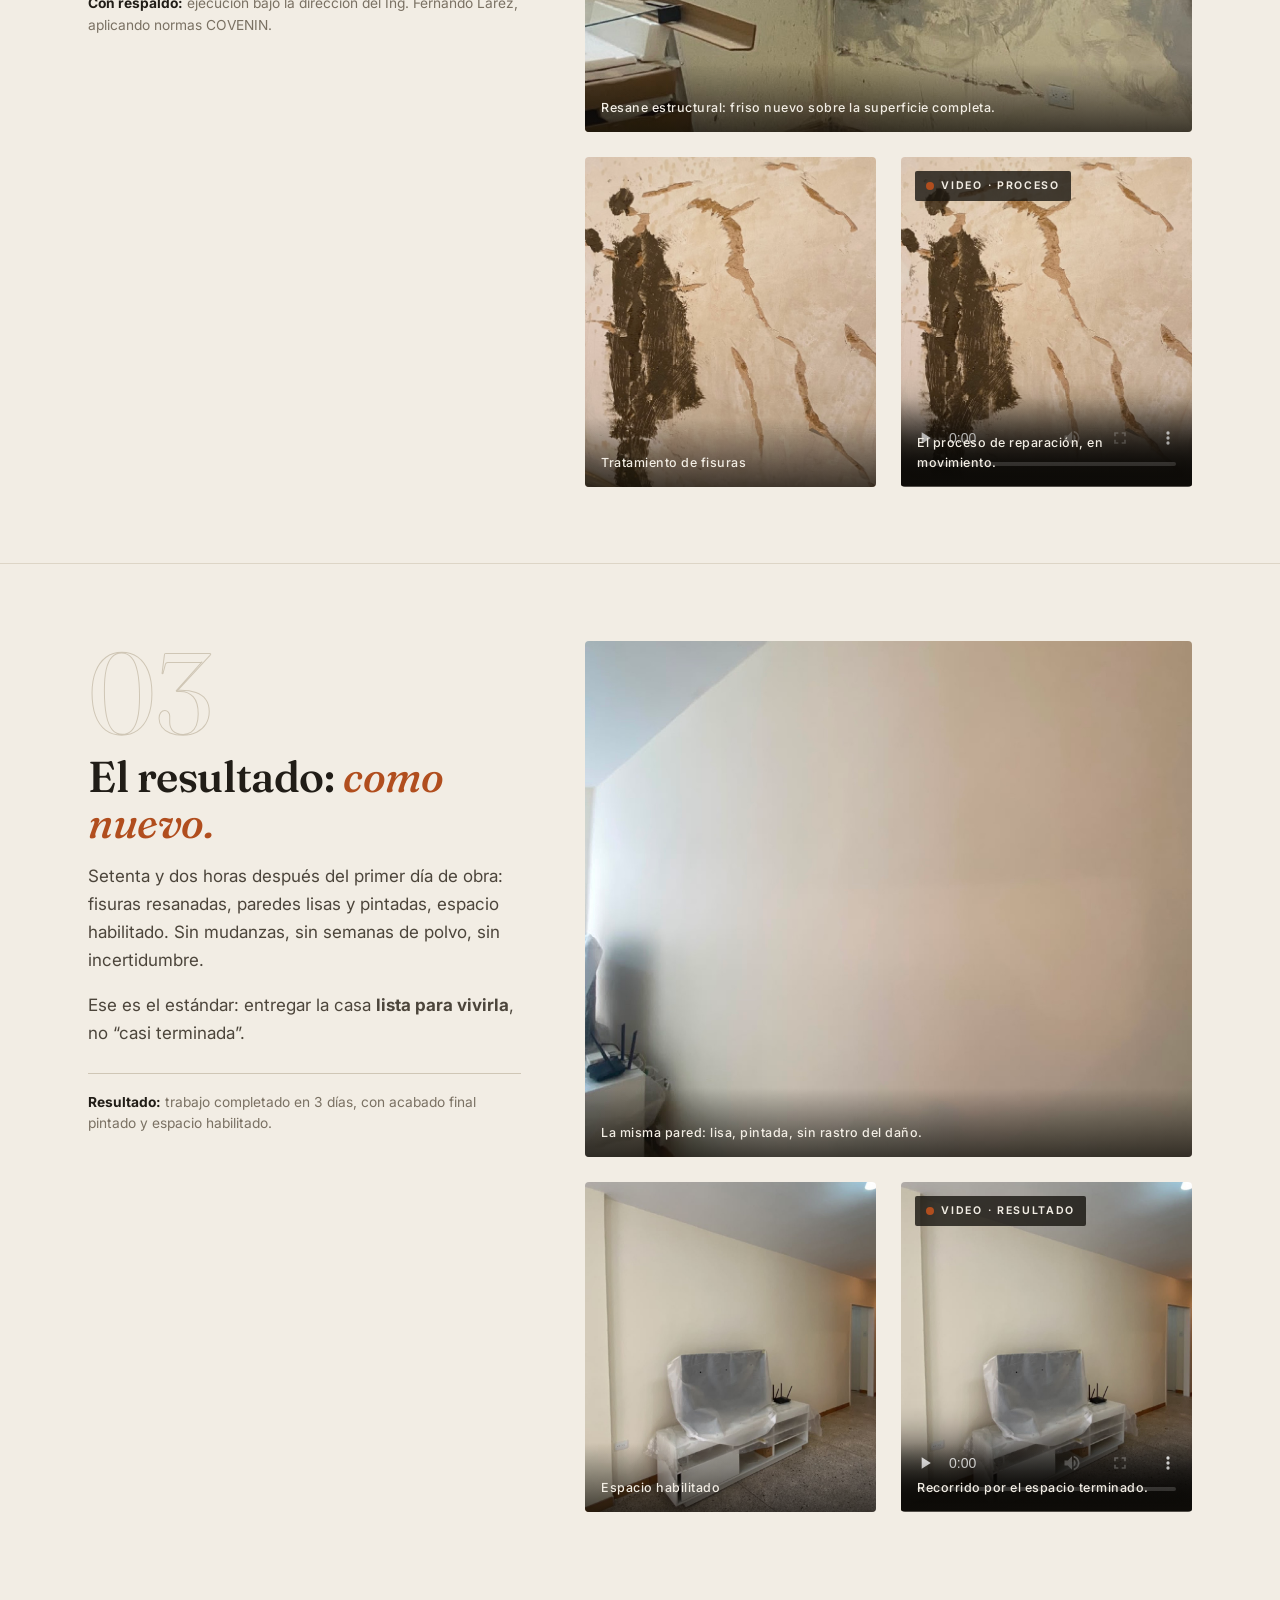
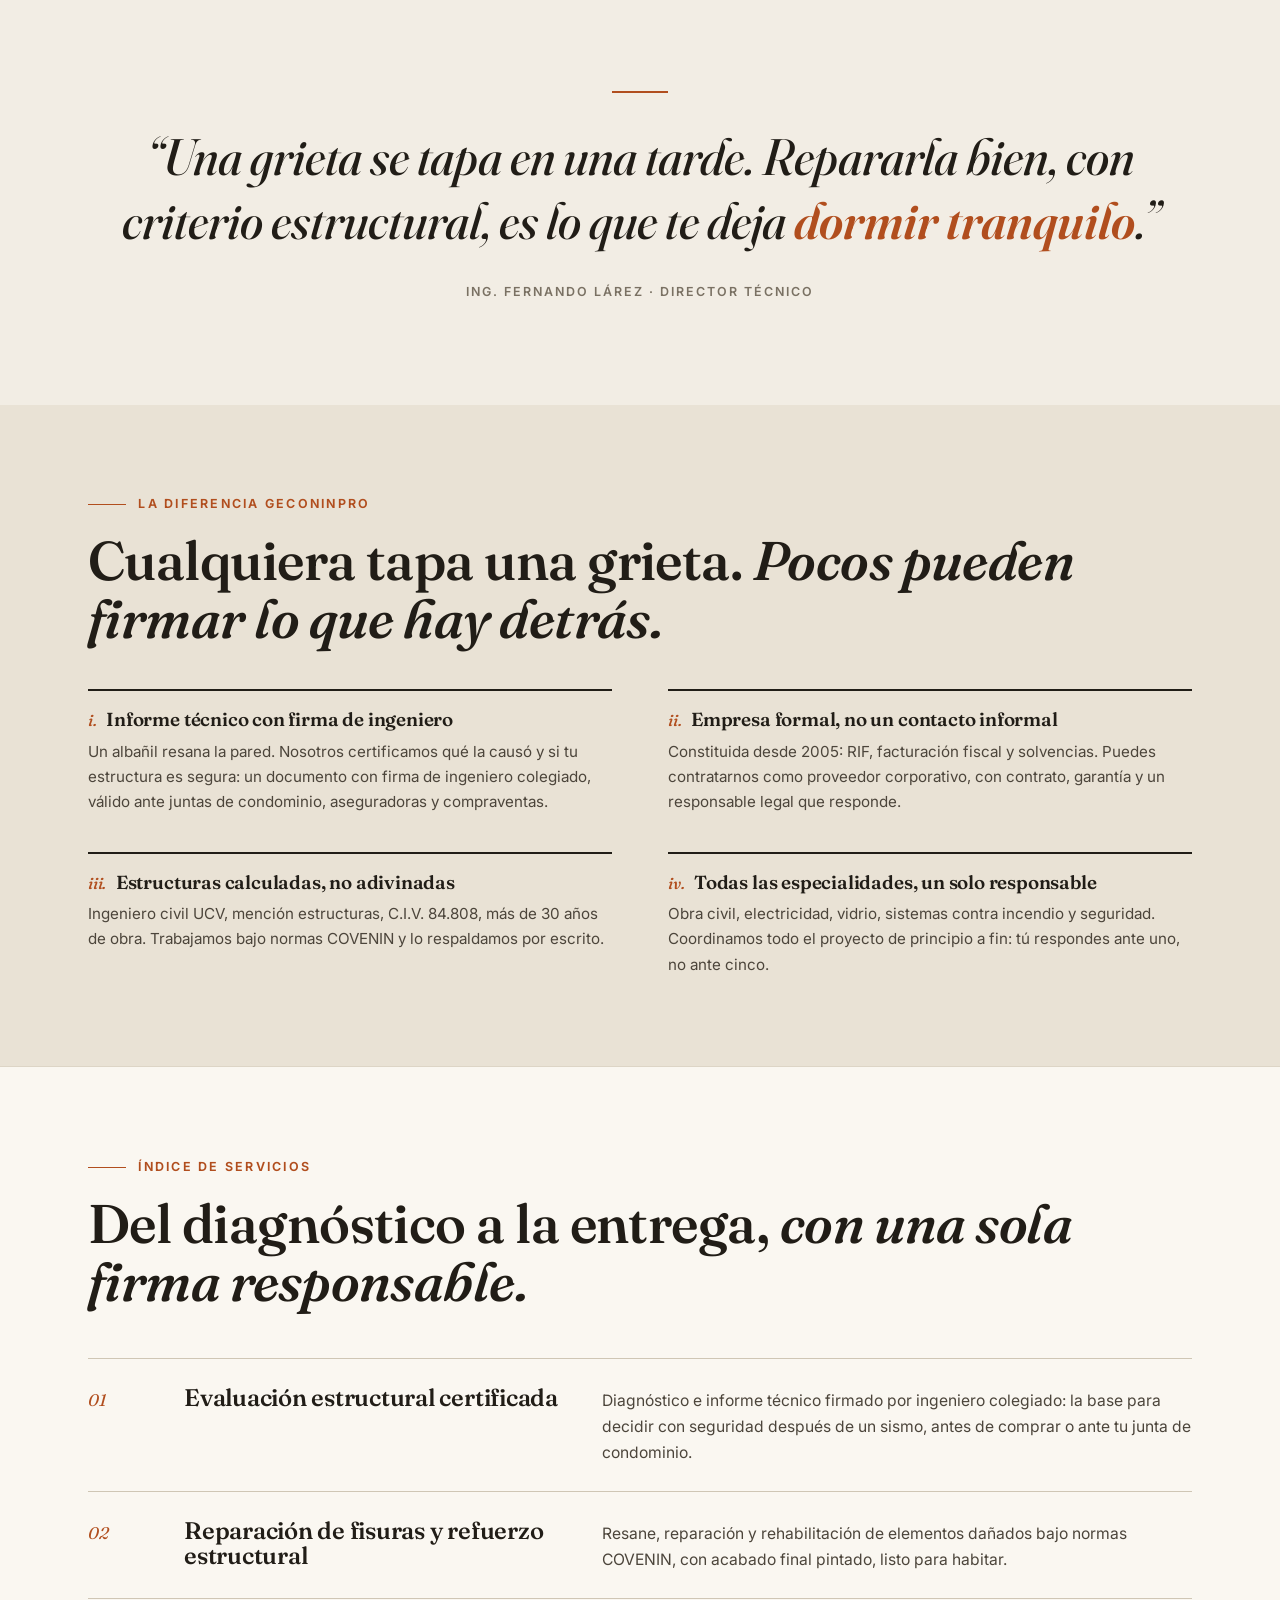
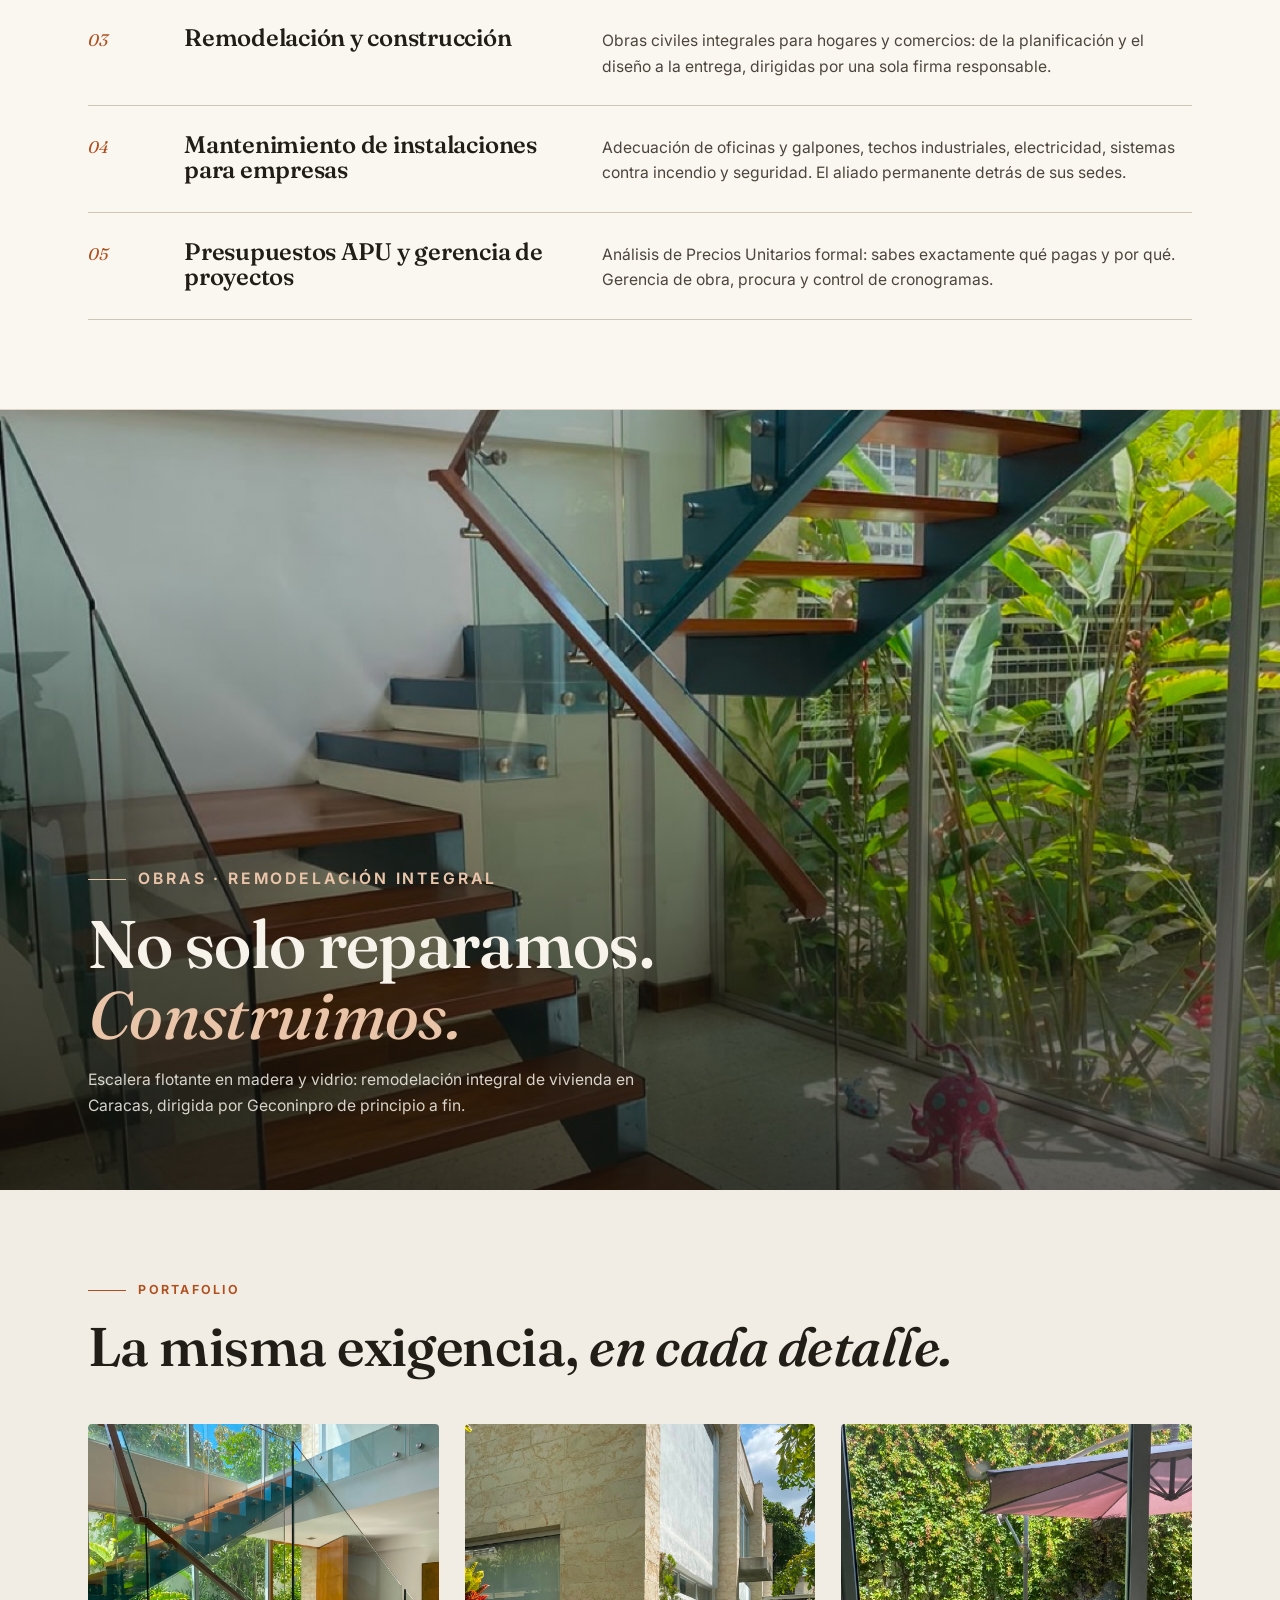
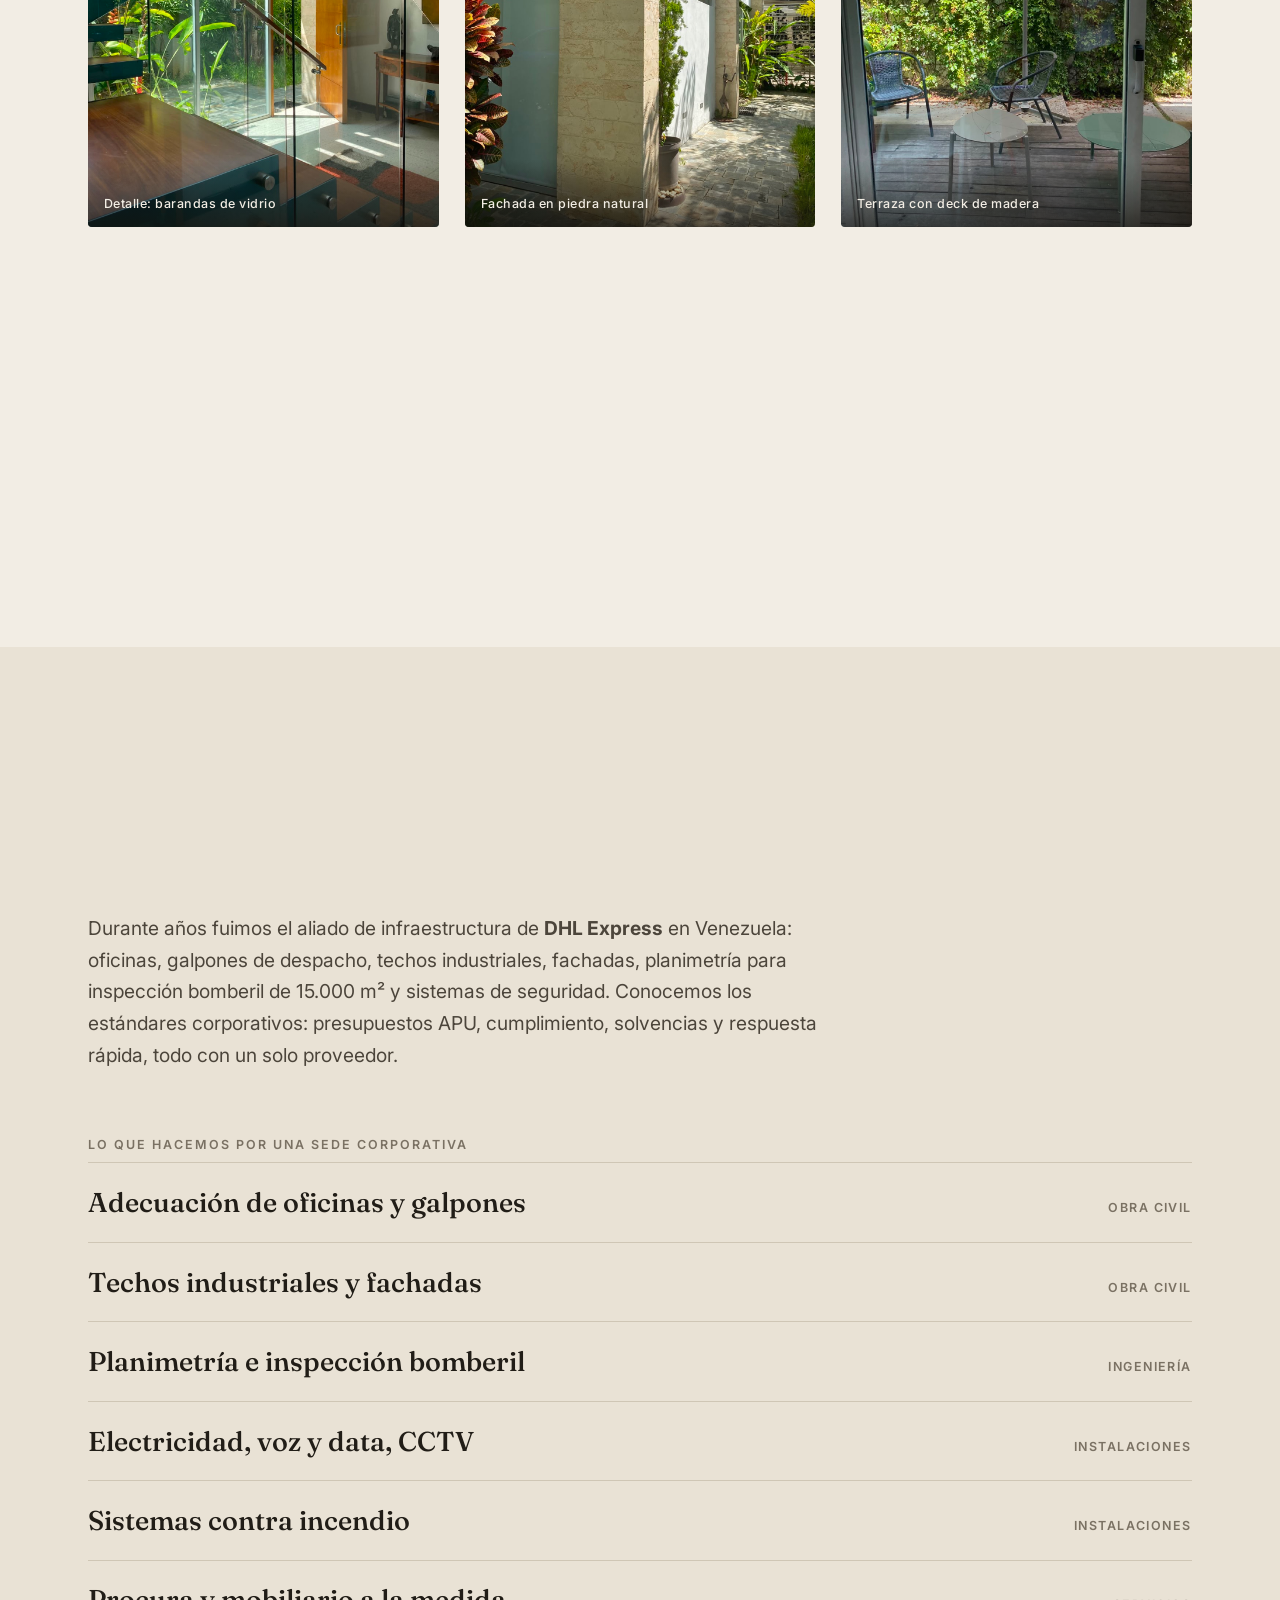
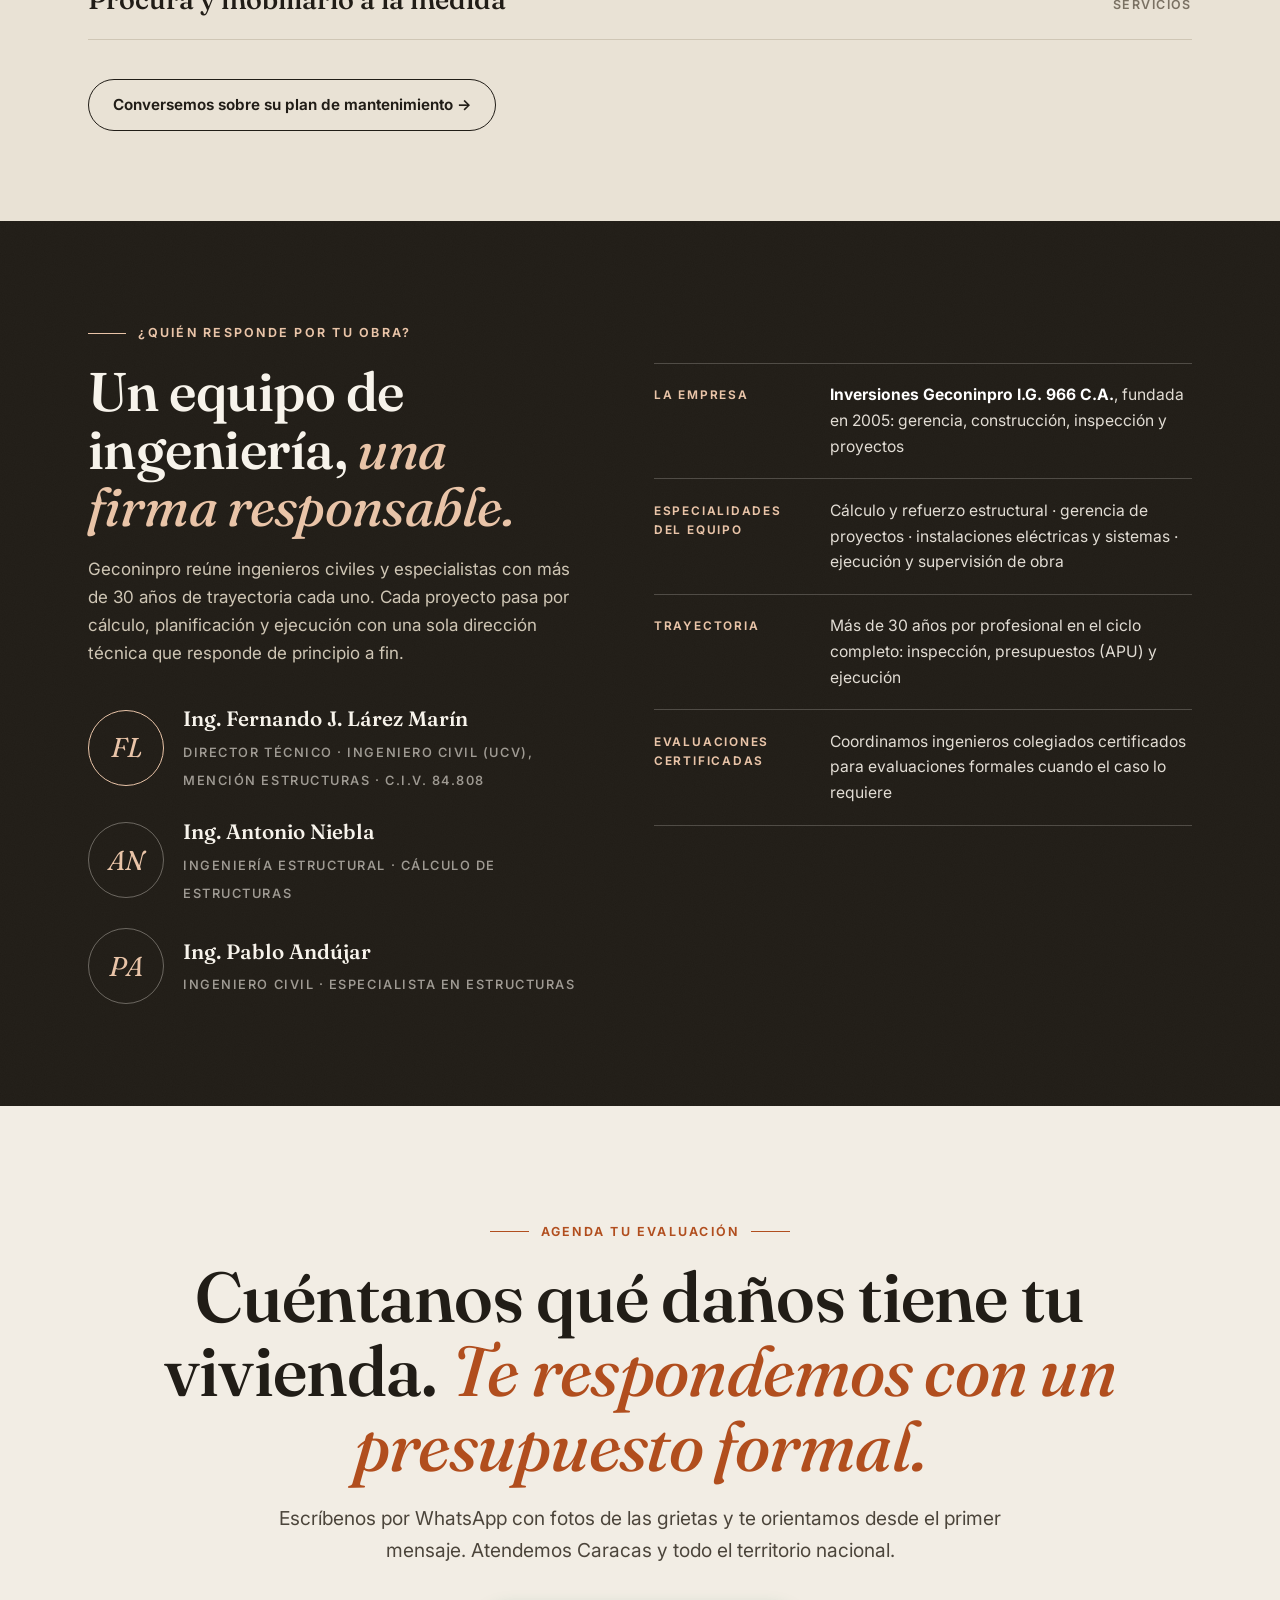
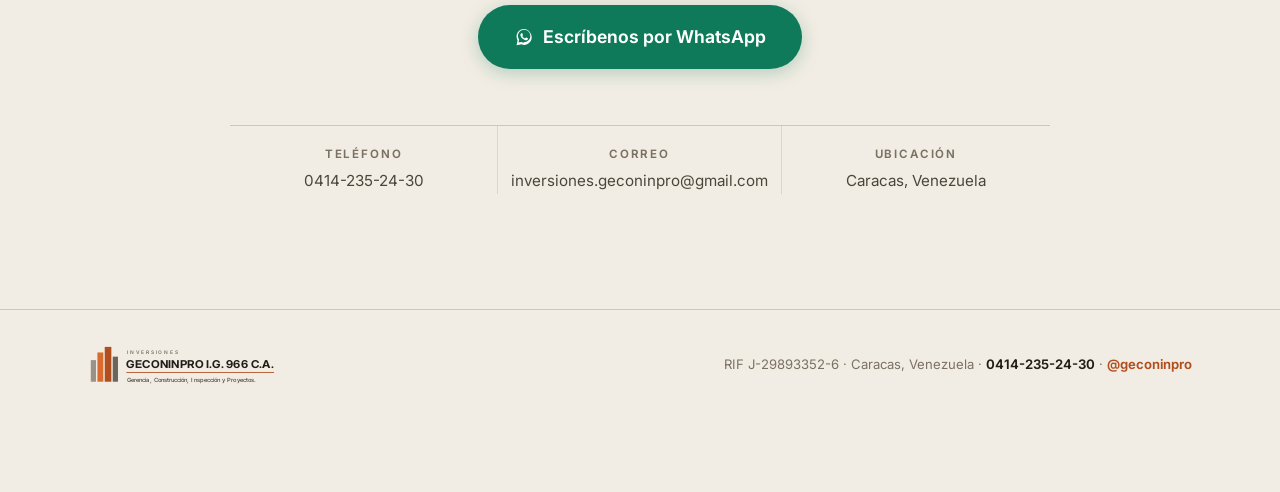
==== commit d7dbbb5f: "Correcciones: se retira frase de la familia y se ajusta trayectoria a 30+ años" ====
--- a/index.html
+++ b/index.html
@@ -532,7 +532,6 @@
       <h3 id="ch2-title">La reparación, <em>paso a paso.</em></h3>
       <div class="ch-body">
         <p>Se abrió, saneó y trató cada fisura; luego, resane estructural con friso nuevo sobre la superficie completa. Nada de parches: la pared se recupera como sistema, no grieta por grieta.</p>
-        <p>Mientras tanto, la familia siguió en su casa: los muebles se protegieron y el área de trabajo se aisló cada día.</p>
       </div>
       <p class="ch-note"><b>Con respaldo:</b> ejecución bajo la dirección del Ing. Fernando Lárez, aplicando normas COVENIN.</p>
     </div>
@@ -716,7 +715,7 @@
     <div class="eng-grid">
       <div class="rv rv-d1">
         <h2 id="ing-title">Un equipo de ingeniería, <em>una firma responsable.</em></h2>
-        <p style="margin-top:1.2rem;color:#CFC6B5;max-width:34em">Geconinpro reúne ingenieros civiles y especialistas con más de 25 años promedio de experiencia en la industria. Cada proyecto pasa por cálculo, planificación y ejecución con una sola dirección técnica que responde de principio a fin.</p>
+        <p style="margin-top:1.2rem;color:#CFC6B5;max-width:34em">Geconinpro reúne ingenieros civiles y especialistas con más de 30 años de trayectoria cada uno. Cada proyecto pasa por cálculo, planificación y ejecución con una sola dirección técnica que responde de principio a fin.</p>
         <div class="eng-team">
           <div class="eng-sign">
             <span class="monogram" aria-hidden="true">FL</span>
@@ -752,7 +751,7 @@
         </div>
         <div>
           <dt>Trayectoria</dt>
-          <dd>Más de 25 años promedio por profesional en el ciclo completo: inspección, presupuestos (APU) y ejecución</dd>
+          <dd>Más de 30 años por profesional en el ciclo completo: inspección, presupuestos (APU) y ejecución</dd>
         </div>
         <div>
           <dt>Evaluaciones certificadas</dt>
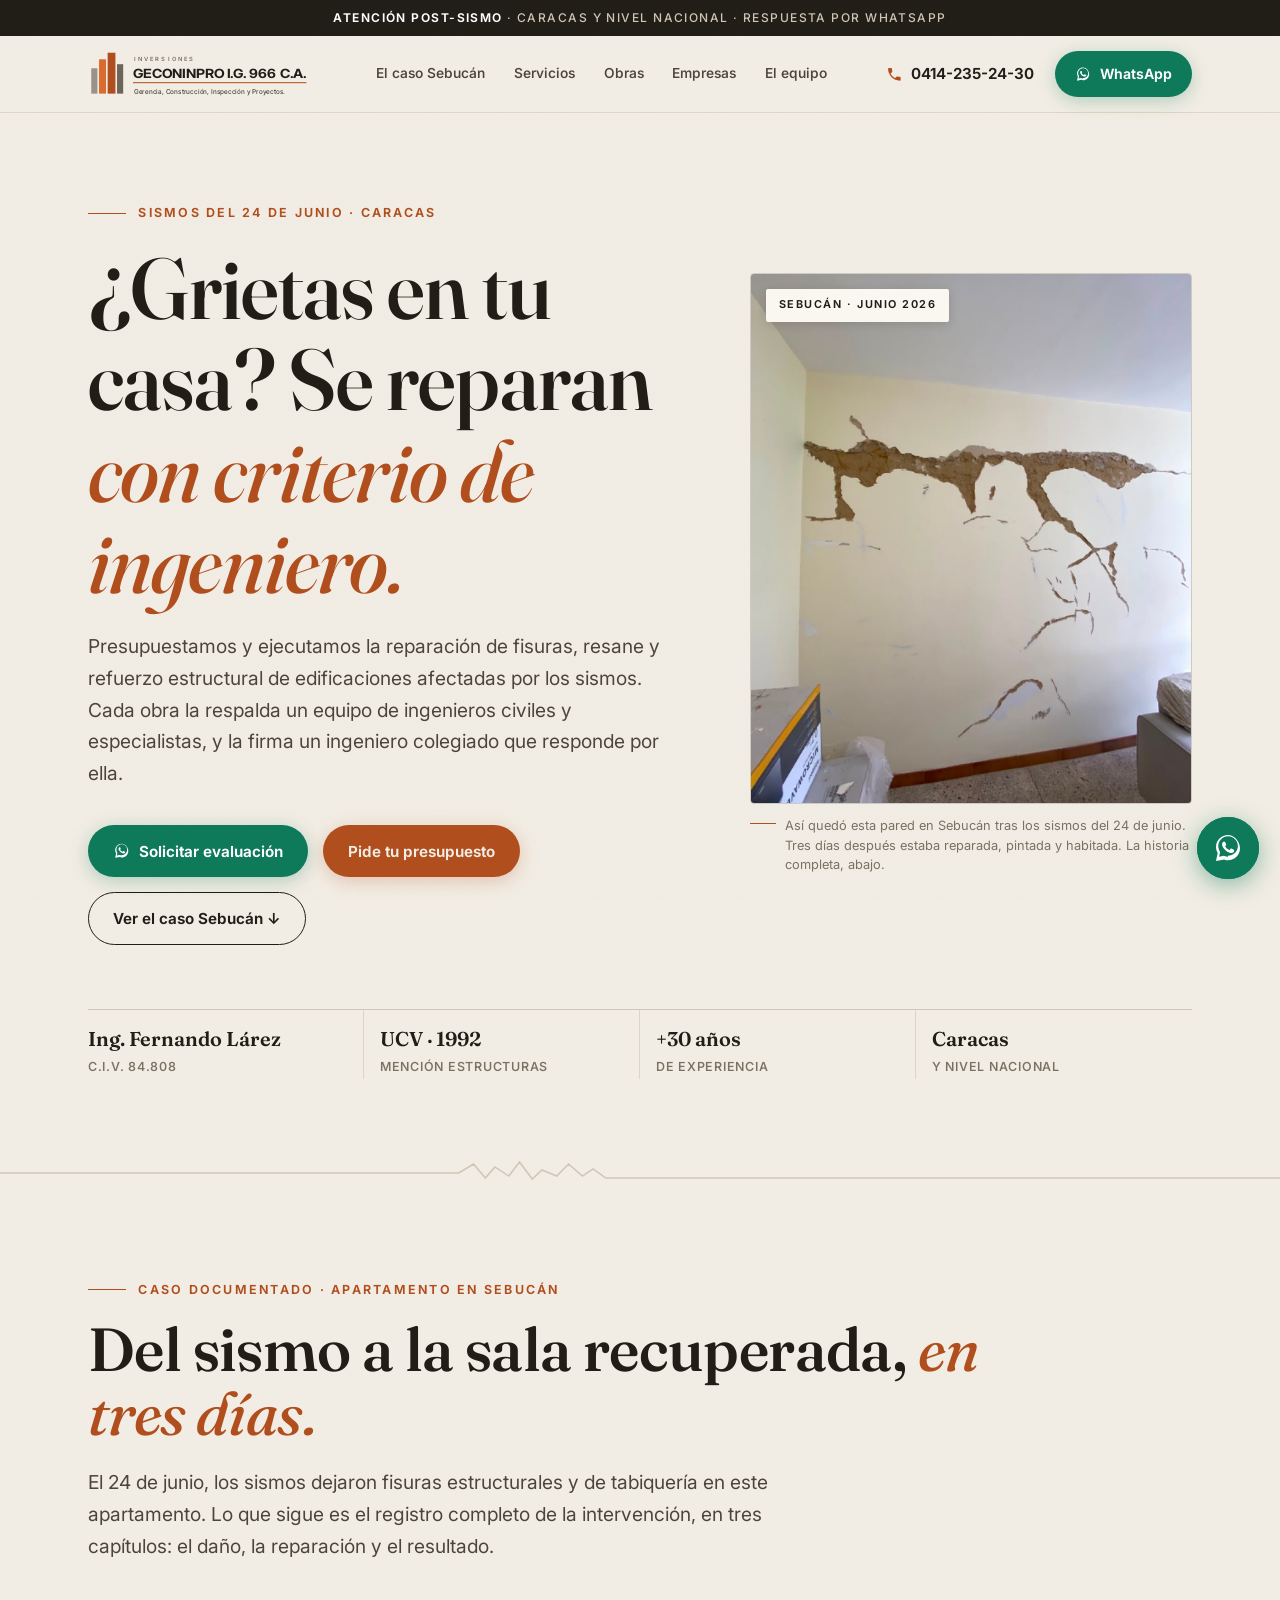
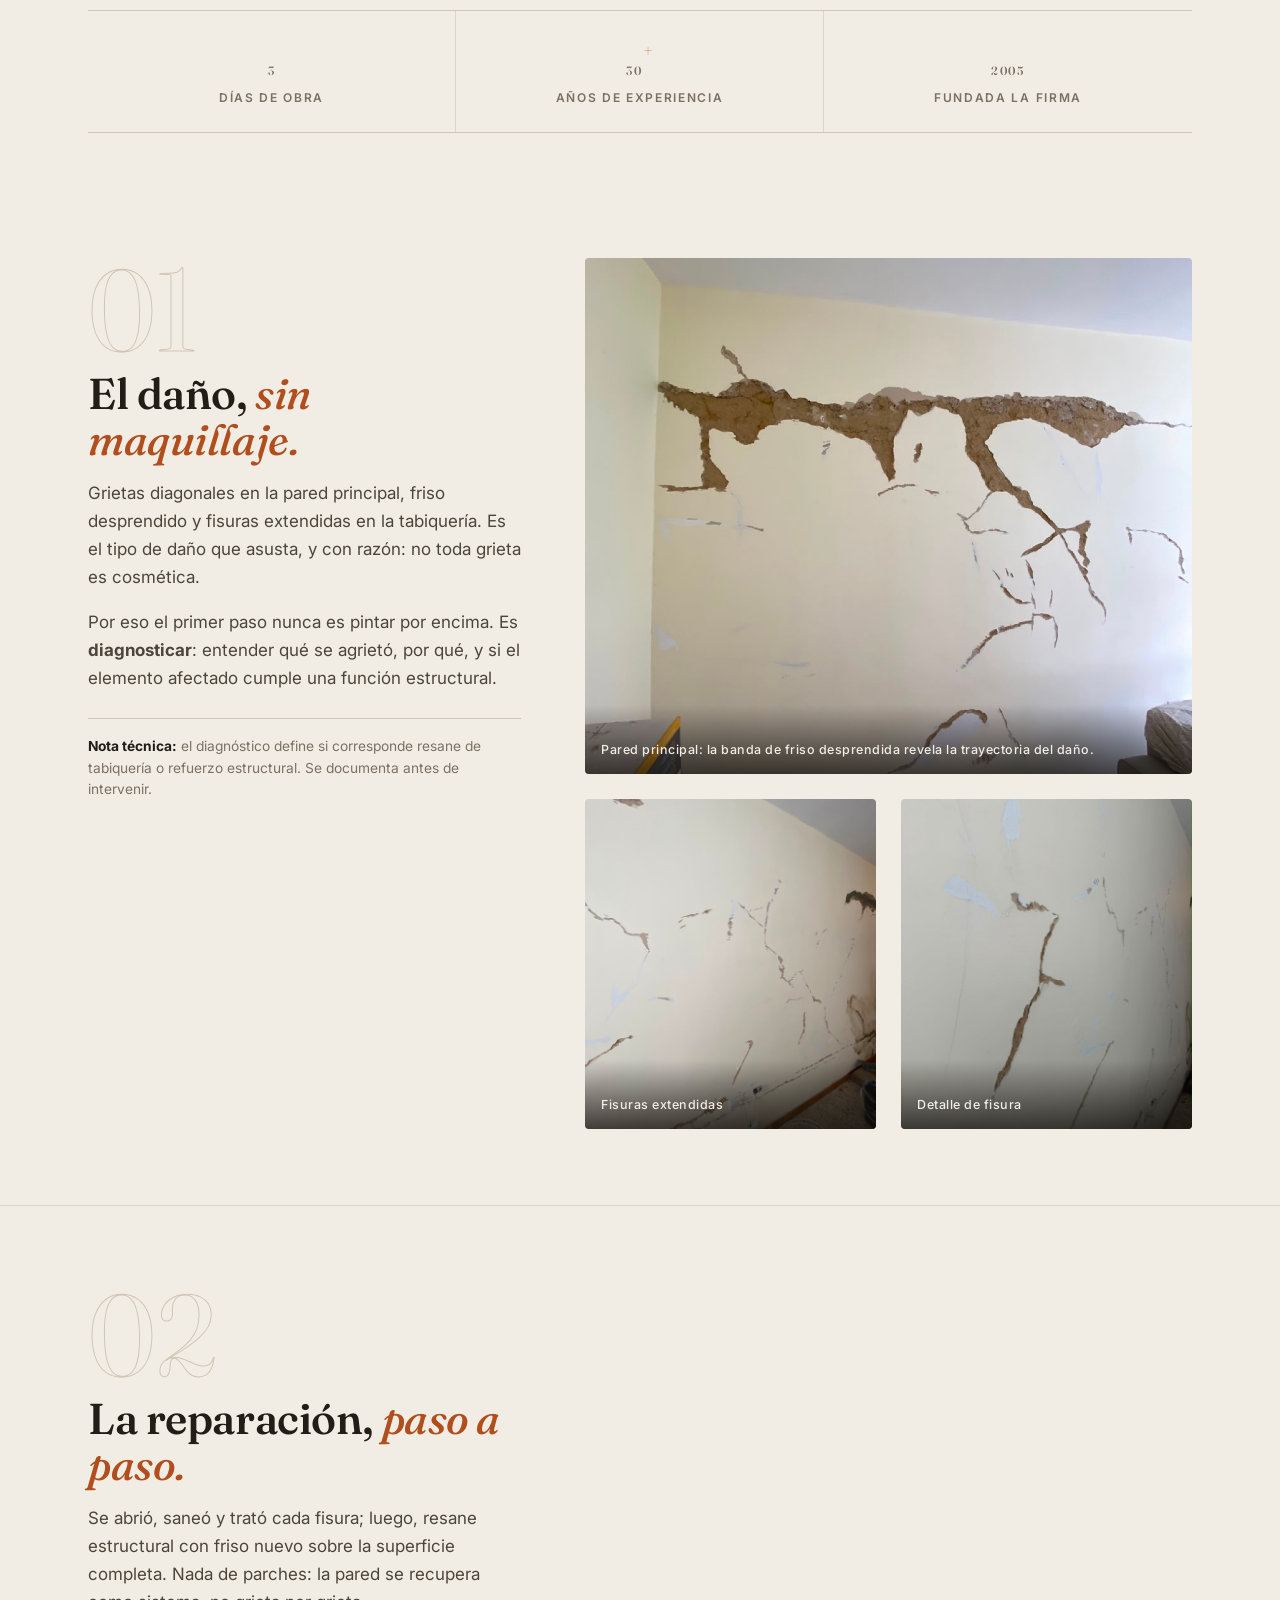
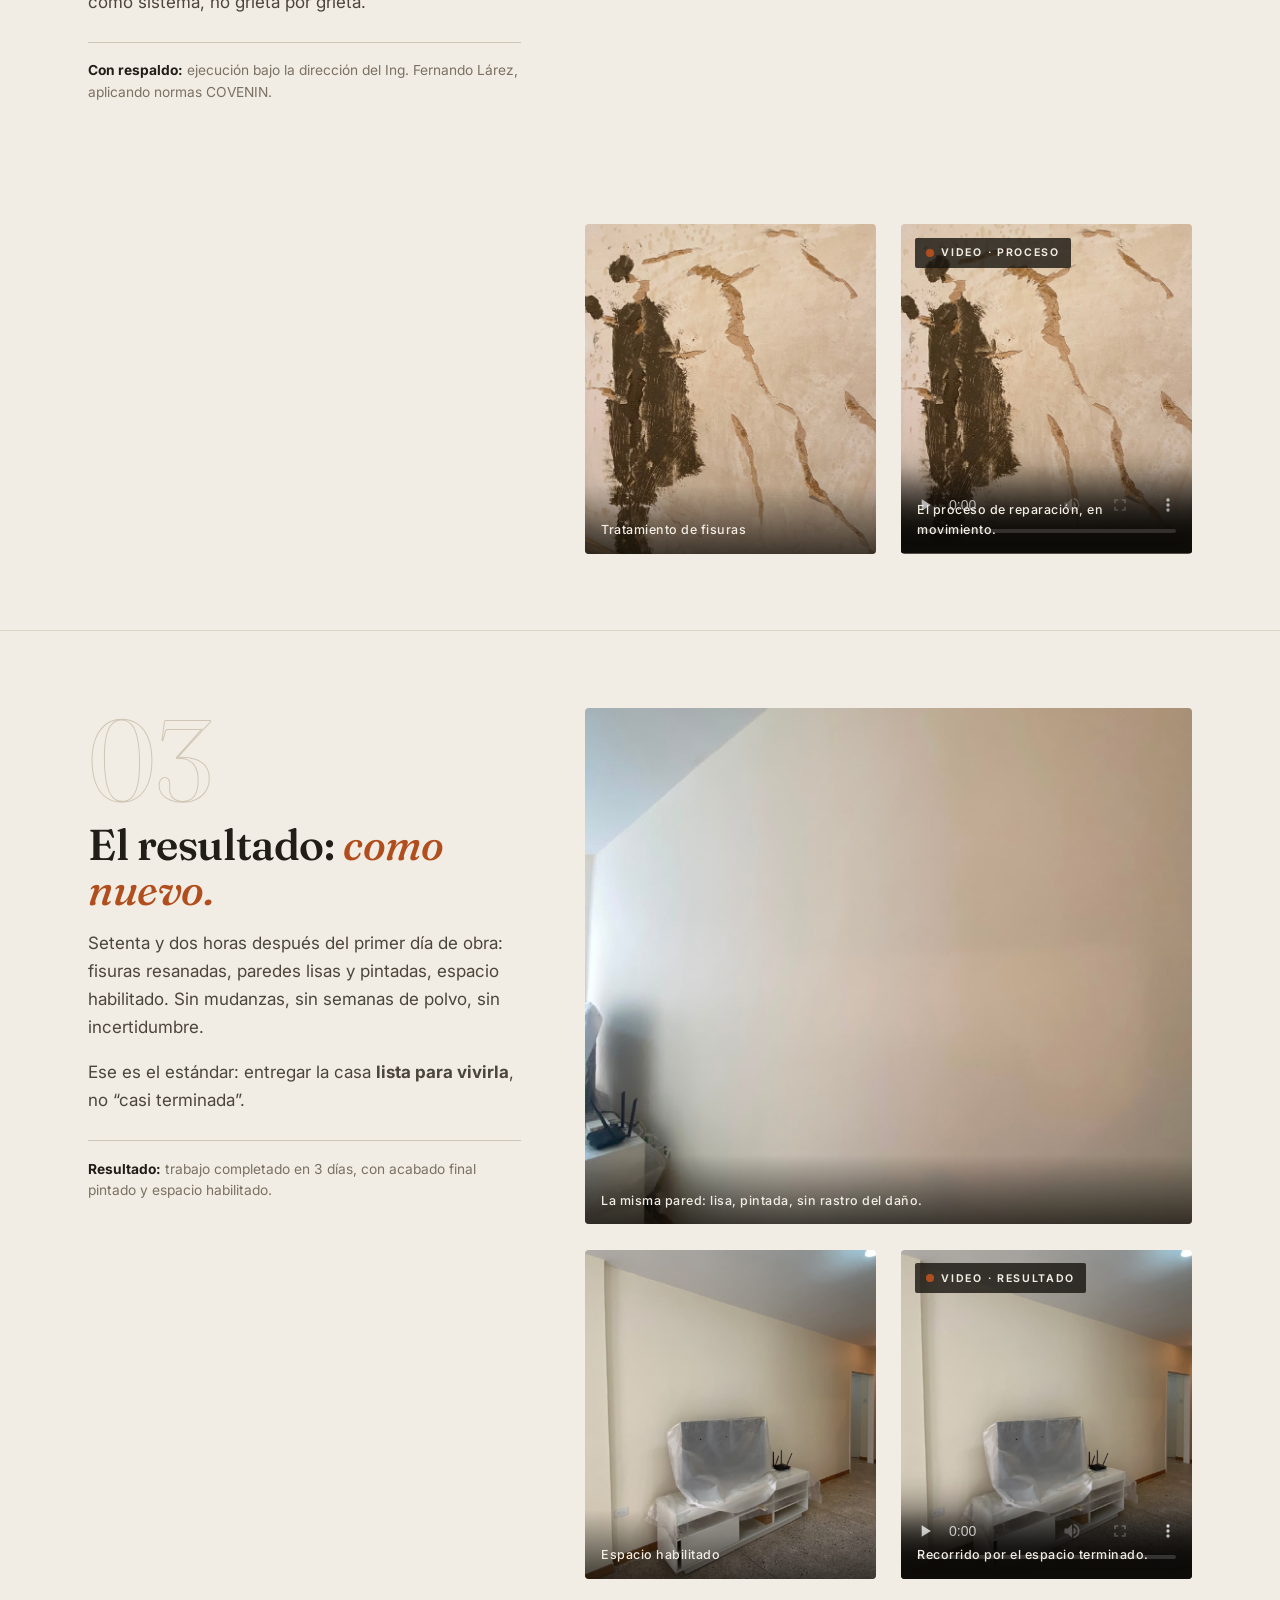
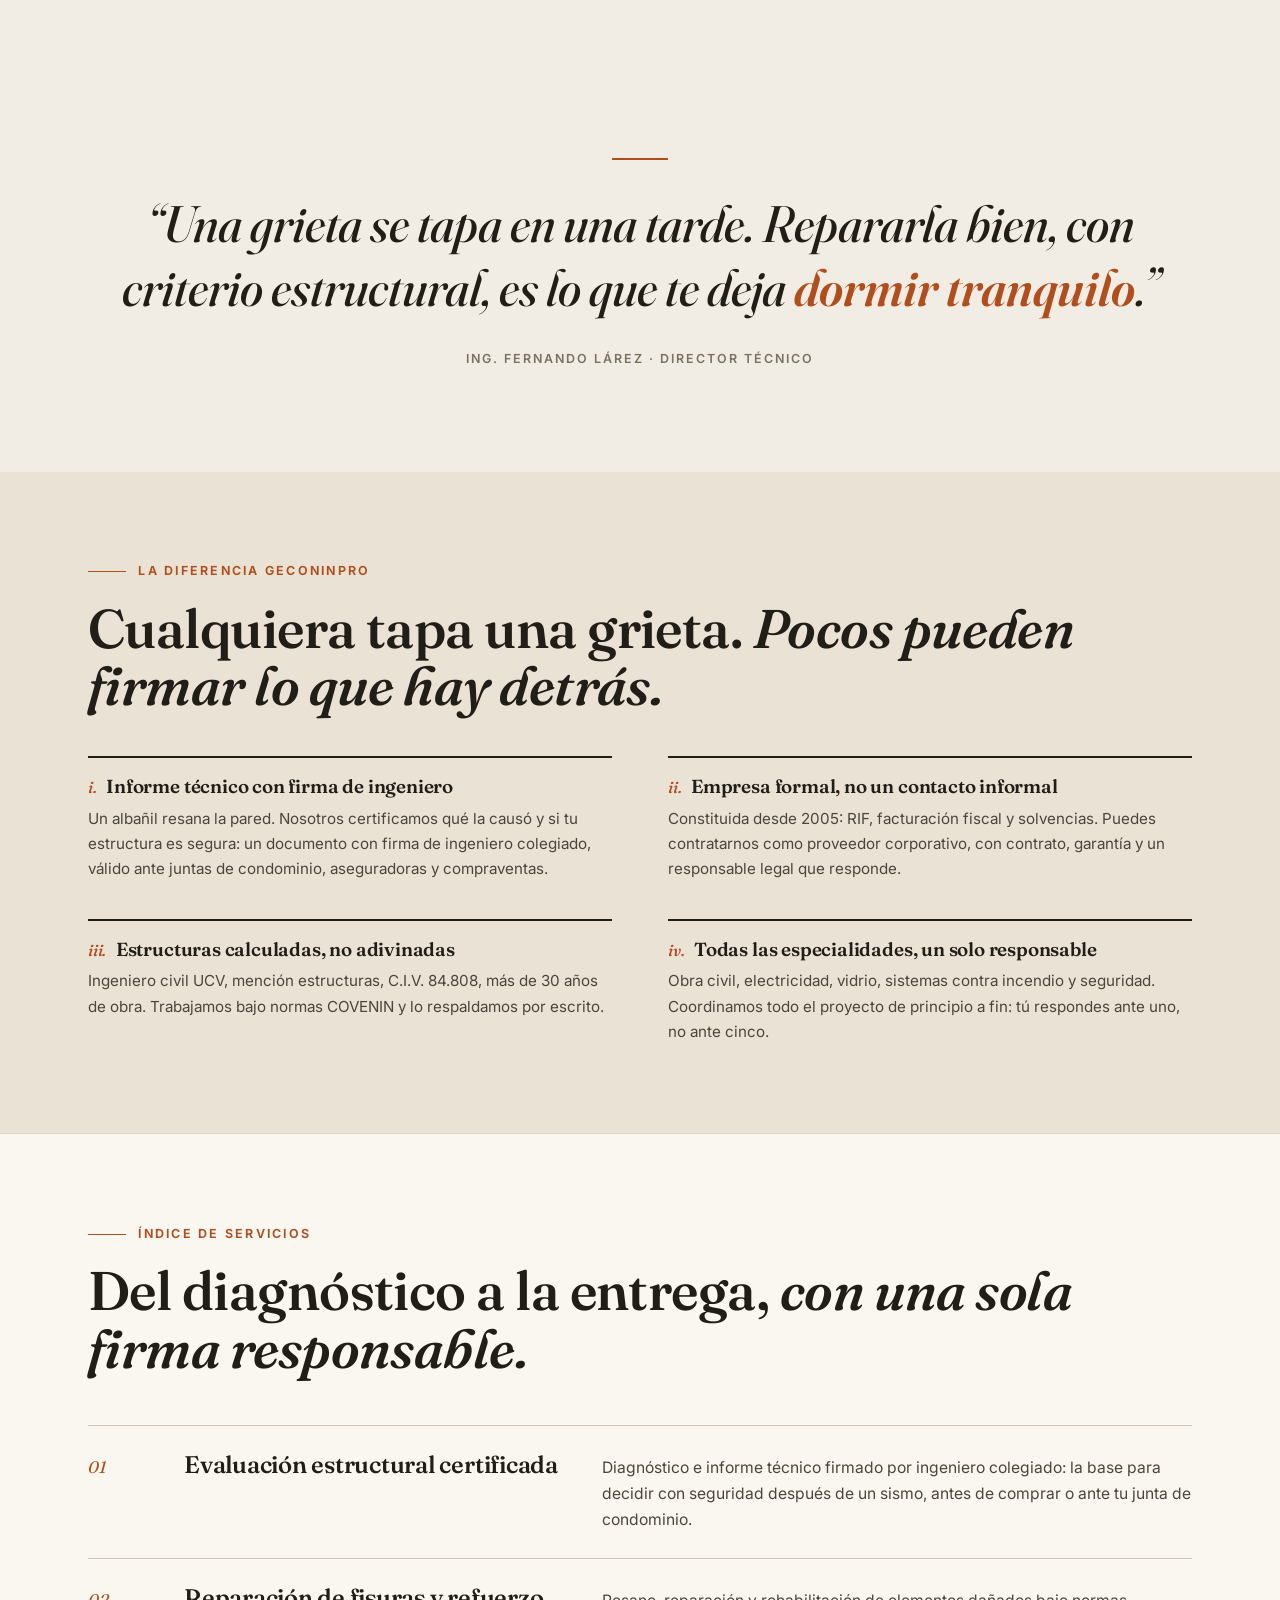
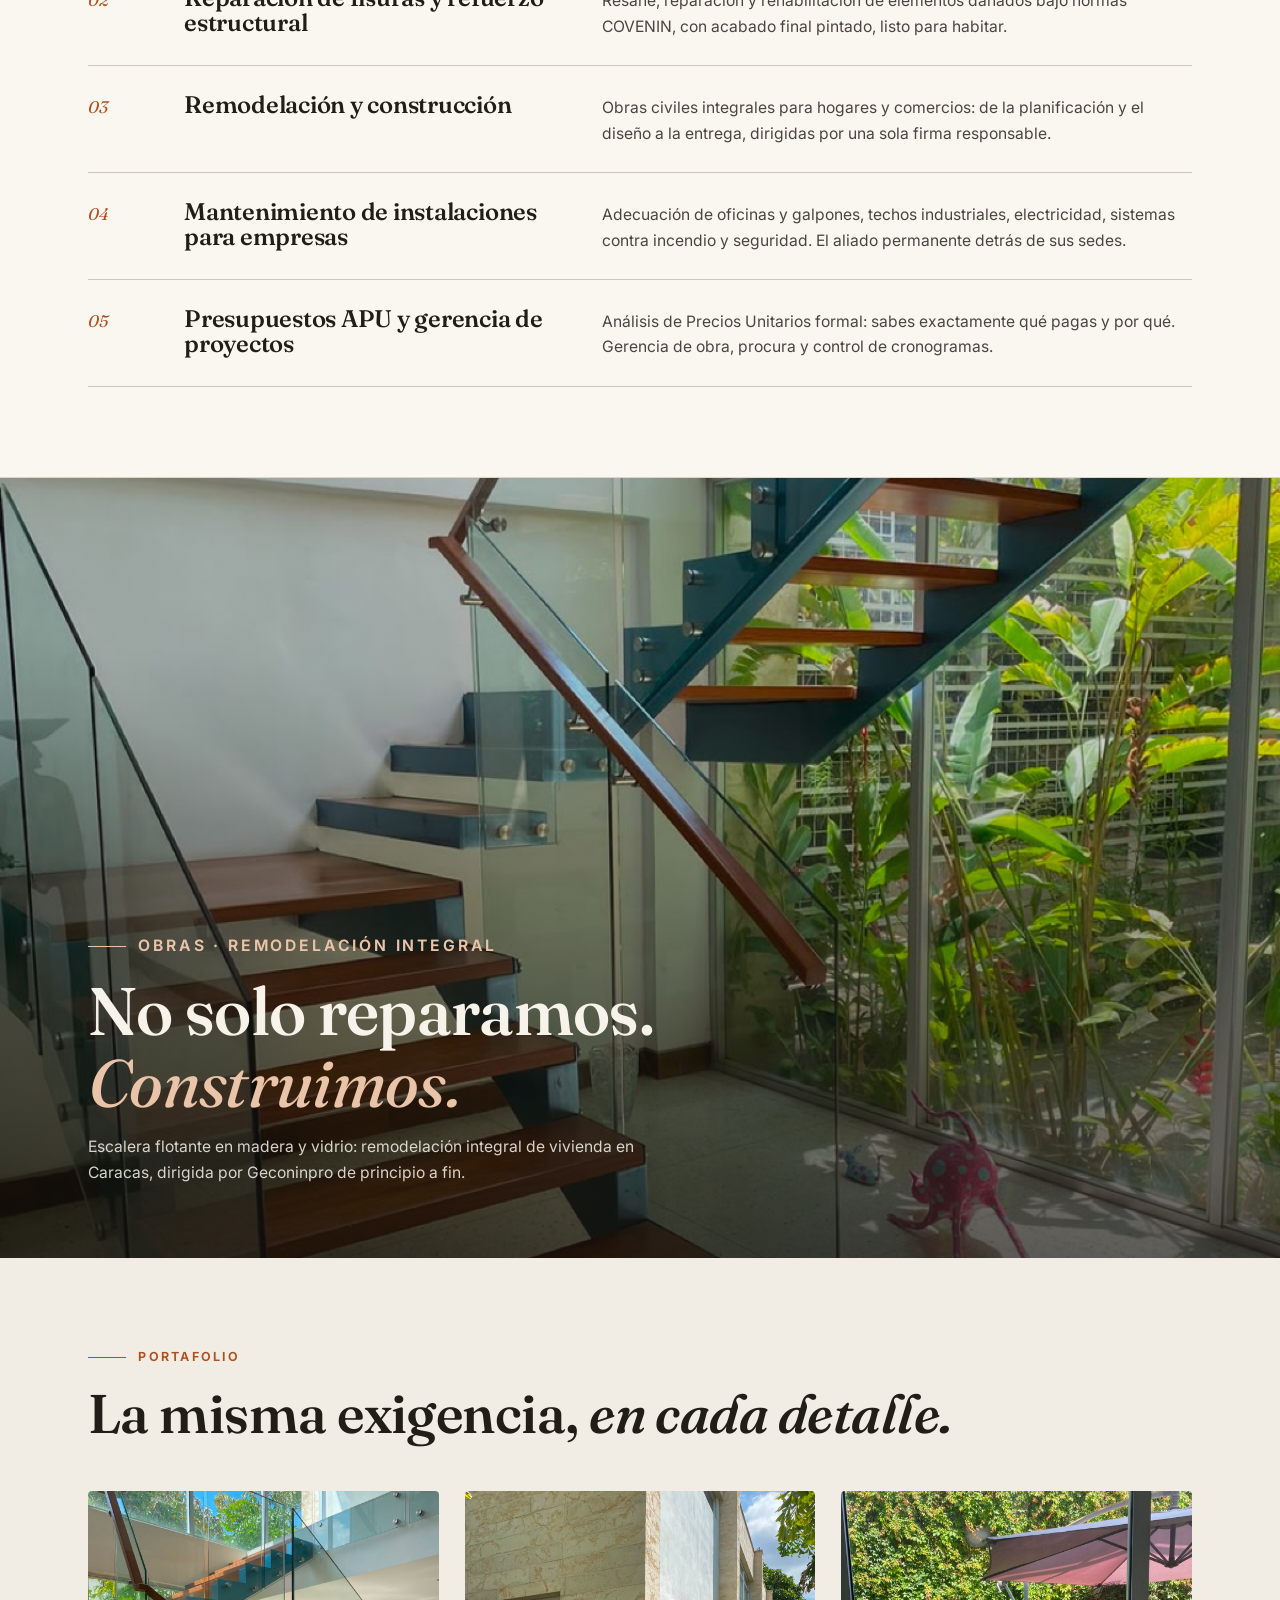
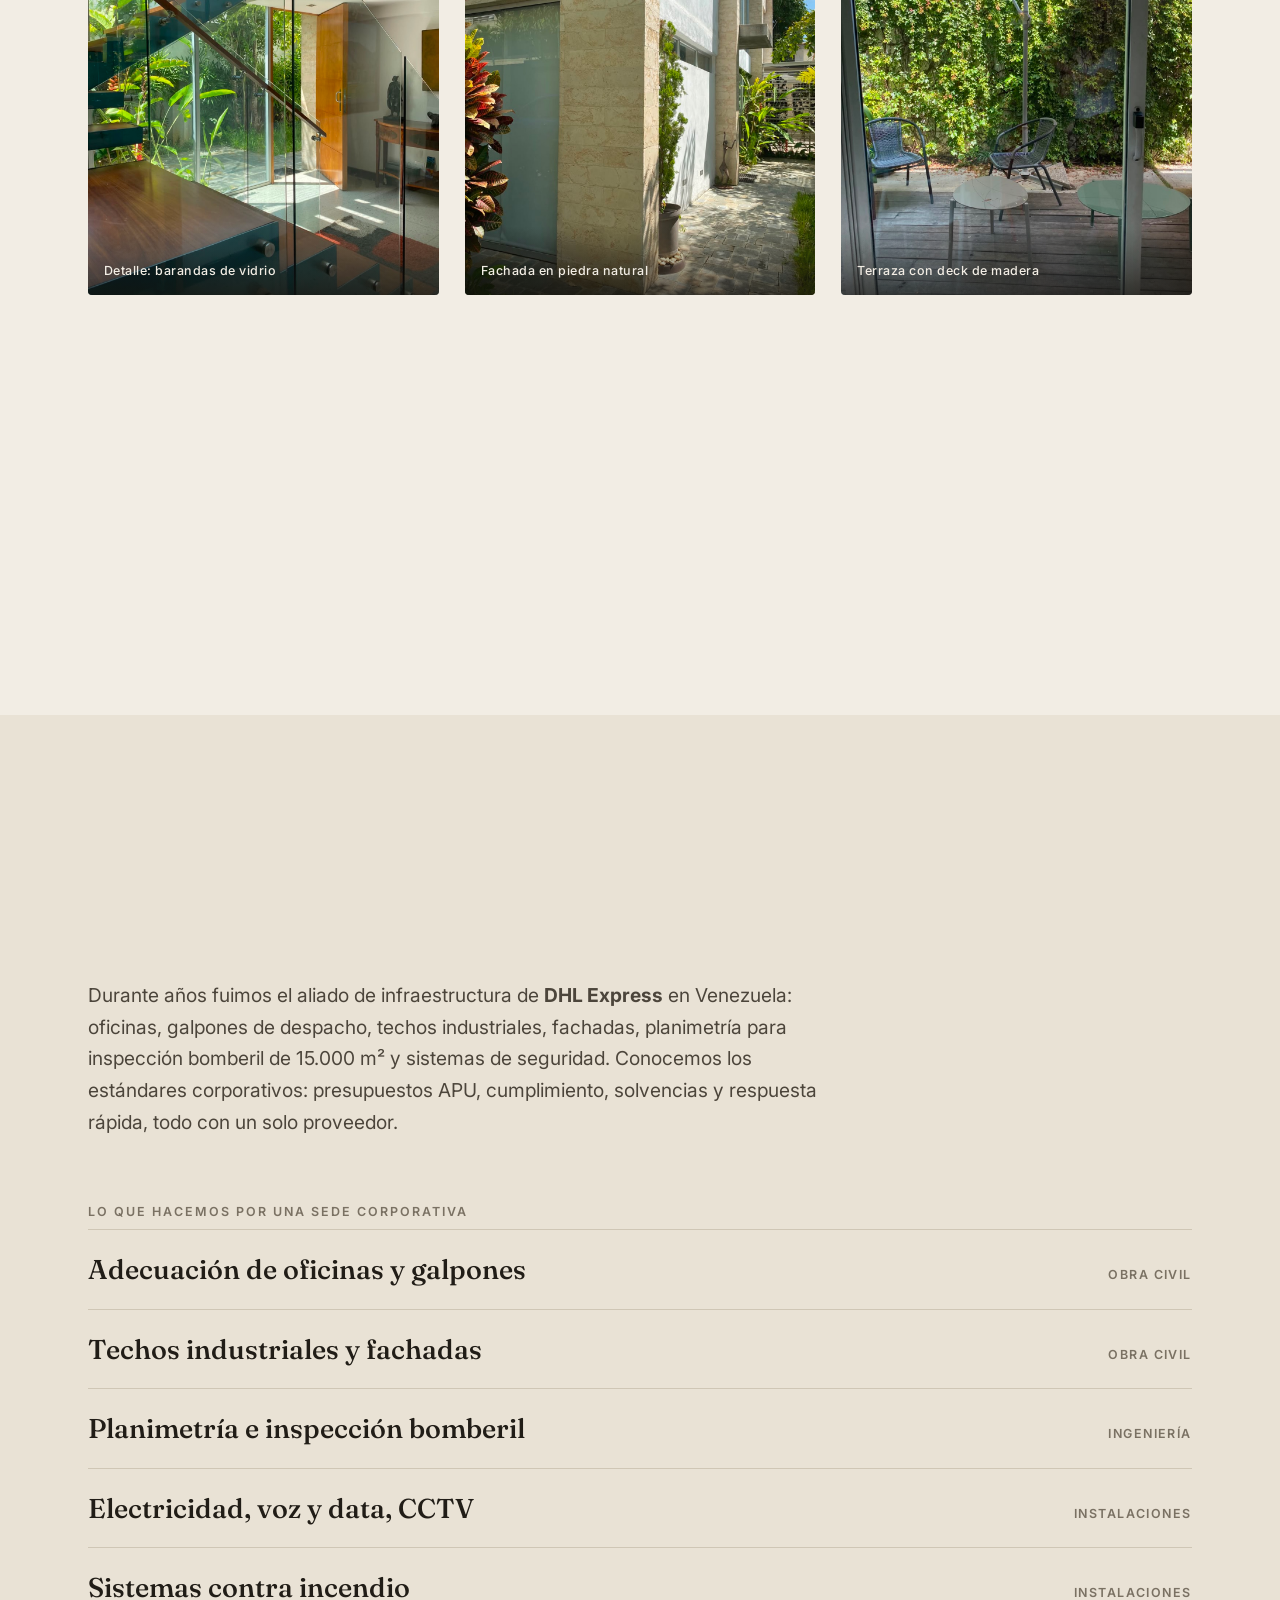
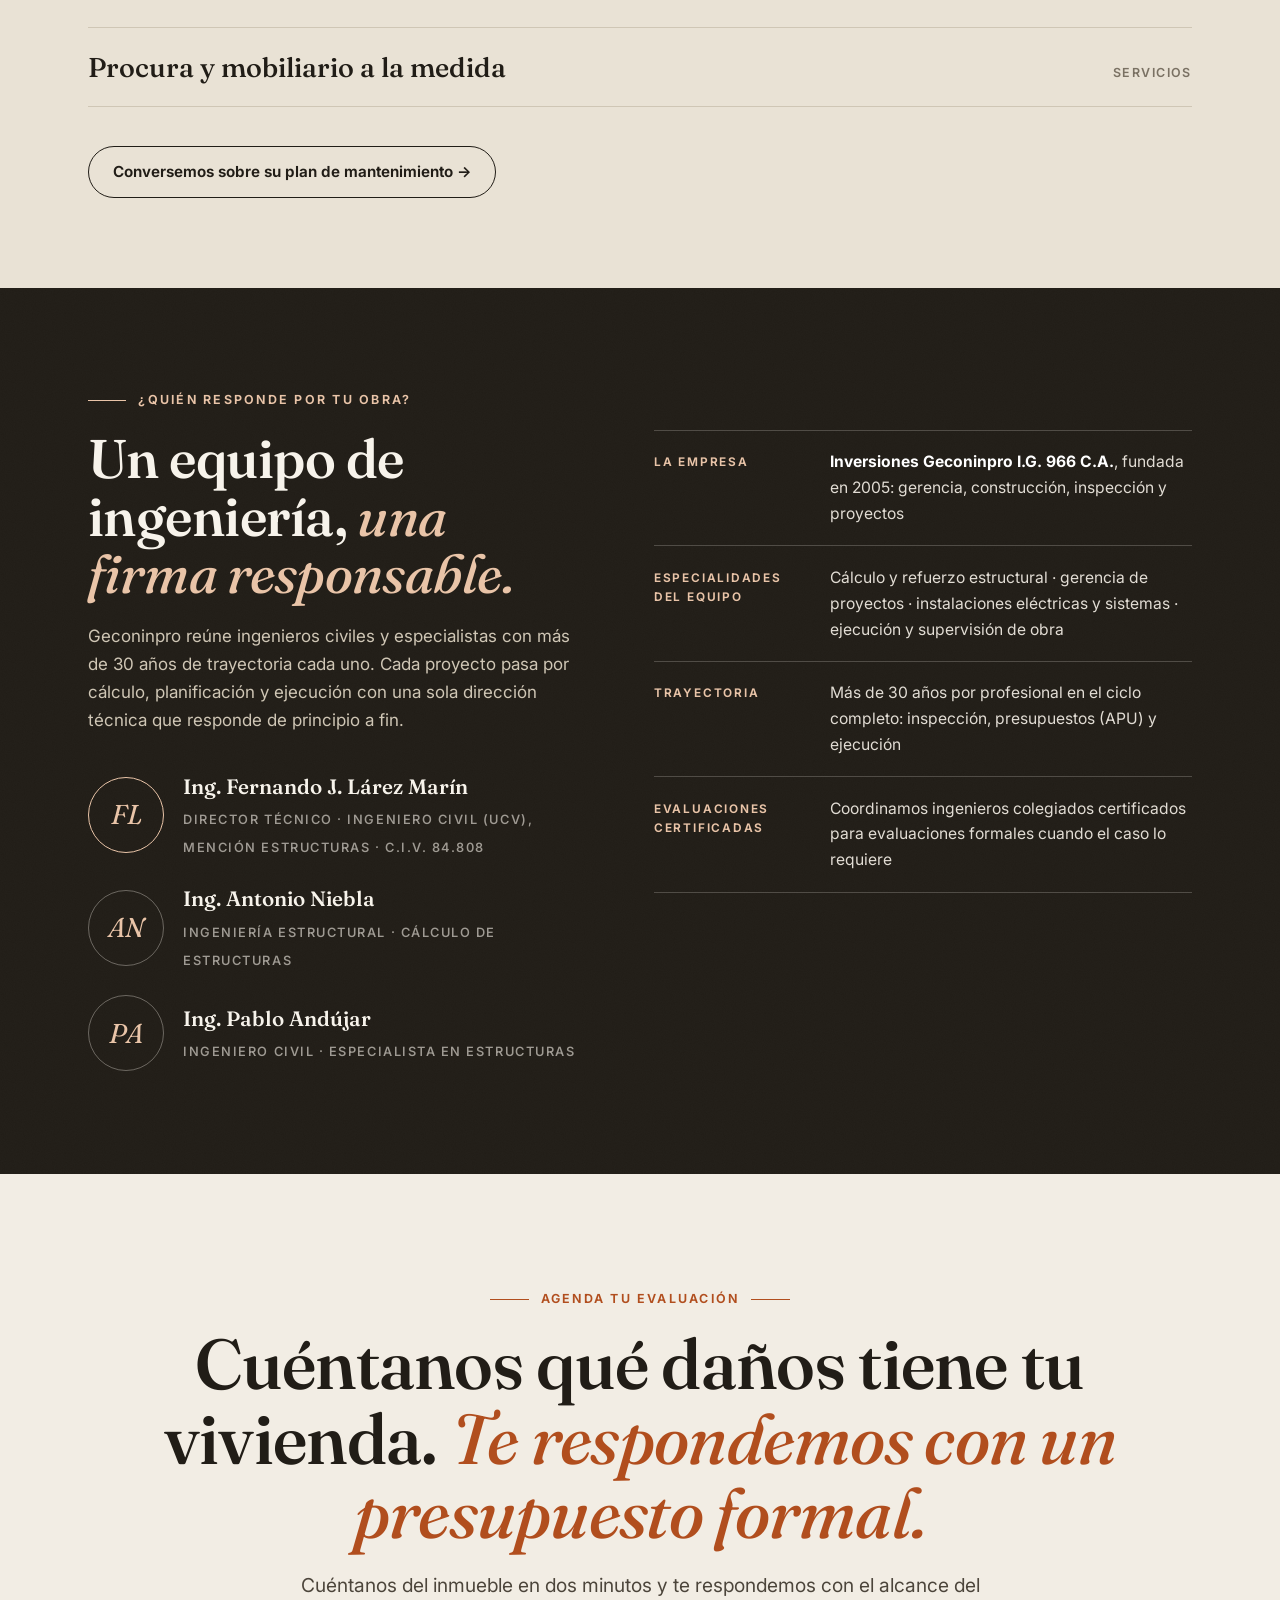
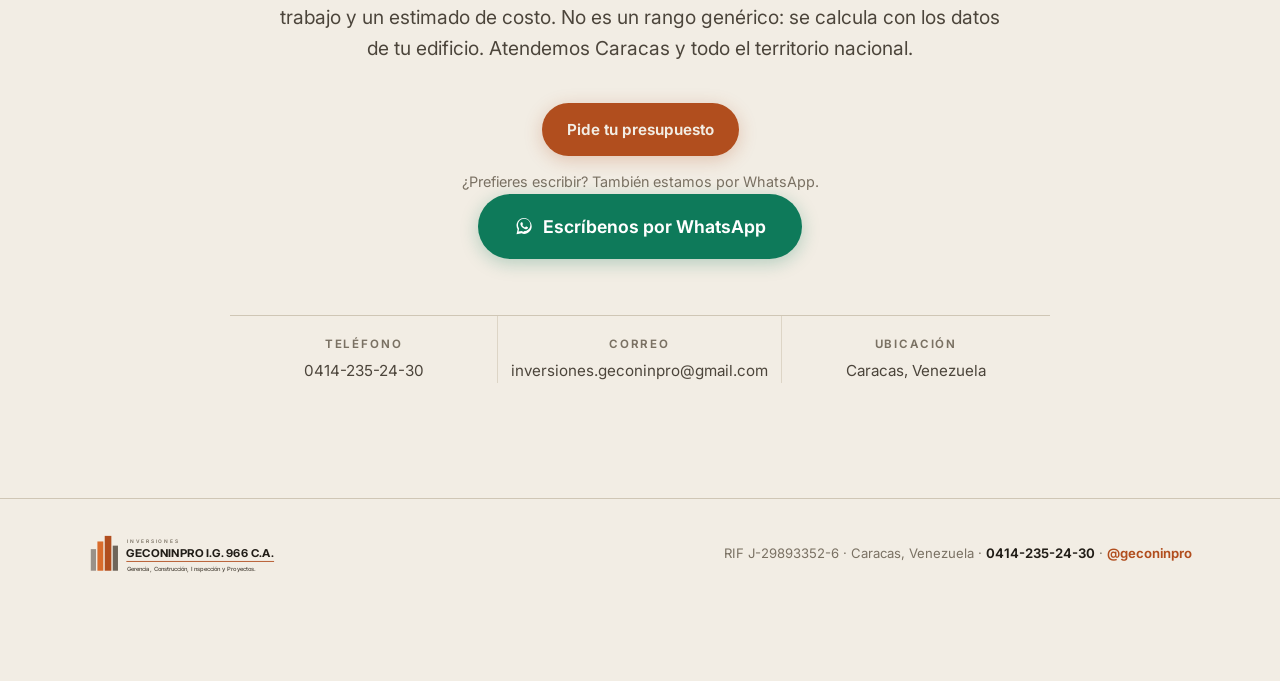
==== commit 29d3a740: "Enlace al formulario de presupuesto en el hero y en el cierre El presupuesto individualizado es la r" ====
--- a/index.html
+++ b/index.html
@@ -115,6 +115,9 @@
 .btn-wa:hover{background:var(--wa-hover);box-shadow:0 8px 26px rgba(14,122,90,.36)}
 .btn-ghost{border-color:var(--ink);color:var(--ink)}
 .btn-ghost:hover{background:var(--ink);color:var(--bone)}
+.btn-form{background:var(--clay);color:var(--bone);box-shadow:0 4px 18px rgba(177,78,30,.26)}
+.btn-form:hover{background:var(--orange);box-shadow:0 8px 26px rgba(177,78,30,.34)}
+.cta-or{font-size:.9rem;color:var(--ink-faint);margin:.9rem 0 0}
 .btn svg{width:1.15em;height:1.15em;fill:currentColor;flex-shrink:0}
 .mast-in .btn{padding:.62rem 1.2rem;font-size:.88rem}
 
@@ -460,6 +463,7 @@
             <svg viewBox="0 0 32 32" aria-hidden="true"><path d="M16 3C9.4 3 4 8.4 4 15c0 2.1.6 4.2 1.7 6L4 29l8.2-1.6c1.2.6 2.5.9 3.8.9 6.6 0 12-5.4 12-12S22.6 3 16 3zm0 21.8c-1.2 0-2.4-.3-3.5-.8l-.5-.3-4.9 1 1-4.7-.3-.5c-1-1.6-1.5-3.4-1.5-5.4 0-5.4 4.4-9.8 9.8-9.8s9.8 4.4 9.8 9.8-4.5 9.7-9.9 9.7zm5.4-7.3c-.3-.1-1.7-.9-2-1s-.5-.1-.7.1c-.2.3-.8 1-.9 1.2-.2.2-.3.2-.6.1s-1.2-.5-2.3-1.4c-.9-.8-1.4-1.7-1.6-2s0-.4.1-.6c.1-.1.3-.3.4-.5.1-.2.2-.3.3-.5s0-.4 0-.5-.7-1.6-.9-2.2c-.2-.6-.5-.5-.7-.5h-.6c-.2 0-.5.1-.8.4s-1 1-1 2.5 1.1 2.9 1.2 3.1c.1.2 2.1 3.2 5.1 4.5.7.3 1.3.5 1.7.6.7.2 1.4.2 1.9.1.6-.1 1.7-.7 2-1.4.2-.7.2-1.3.2-1.4-.1-.1-.3-.2-.6-.4z"/></svg>
             Solicitar evaluación
           </a>
+          <a class="btn btn-form" href="https://forms.fillout.com/t/vJaxD2xgSgus" target="_blank" rel="noopener">Pide tu presupuesto</a>
           <a class="btn btn-ghost" href="#caso">Ver el caso Sebucán ↓</a>
         </div>
       </div>
@@ -767,7 +771,11 @@
   <div class="wrap">
     <p class="kicker rv">Agenda tu evaluación</p>
     <h2 class="rv rv-d1" id="cta-title">Cuéntanos qué daños tiene tu vivienda. <em>Te respondemos con un presupuesto formal.</em></h2>
-    <p class="lead rv rv-d2" style="text-align:center">Escríbenos por WhatsApp con fotos de las grietas y te orientamos desde el primer mensaje. Atendemos Caracas y todo el territorio nacional.</p>
+    <p class="lead rv rv-d2" style="text-align:center">Cuéntanos del inmueble en dos minutos y te respondemos con el alcance del trabajo y un estimado de costo. No es un rango genérico: se calcula con los datos de tu edificio. Atendemos Caracas y todo el territorio nacional.</p>
+    <p class="rv rv-d2">
+      <a class="btn btn-form" href="https://forms.fillout.com/t/vJaxD2xgSgus" target="_blank" rel="noopener">Pide tu presupuesto</a>
+    </p>
+    <p class="cta-or rv rv-d2">¿Prefieres escribir? También estamos por WhatsApp.</p>
     <p class="rv rv-d2">
       <a class="btn btn-wa" href="https://wa.me/584142352430?text=Hola%2C%20vi%20su%20p%C3%A1gina%20y%20necesito%20una%20evaluaci%C3%B3n%20de%20da%C3%B1os%20estructurales." target="_blank" rel="noopener">
         <svg viewBox="0 0 32 32" aria-hidden="true"><path d="M16 3C9.4 3 4 8.4 4 15c0 2.1.6 4.2 1.7 6L4 29l8.2-1.6c1.2.6 2.5.9 3.8.9 6.6 0 12-5.4 12-12S22.6 3 16 3zm0 21.8c-1.2 0-2.4-.3-3.5-.8l-.5-.3-4.9 1 1-4.7-.3-.5c-1-1.6-1.5-3.4-1.5-5.4 0-5.4 4.4-9.8 9.8-9.8s9.8 4.4 9.8 9.8-4.5 9.7-9.9 9.7zm5.4-7.3c-.3-.1-1.7-.9-2-1s-.5-.1-.7.1c-.2.3-.8 1-.9 1.2-.2.2-.3.2-.6.1s-1.2-.5-2.3-1.4c-.9-.8-1.4-1.7-1.6-2s0-.4.1-.6c.1-.1.3-.3.4-.5.1-.2.2-.3.3-.5s0-.4 0-.5-.7-1.6-.9-2.2c-.2-.6-.5-.5-.7-.5h-.6c-.2 0-.5.1-.8.4s-1 1-1 2.5 1.1 2.9 1.2 3.1c.1.2 2.1 3.2 5.1 4.5.7.3 1.3.5 1.7.6.7.2 1.4.2 1.9.1.6-.1 1.7-.7 2-1.4.2-.7.2-1.3.2-1.4-.1-.1-.3-.2-.6-.4z"/></svg>
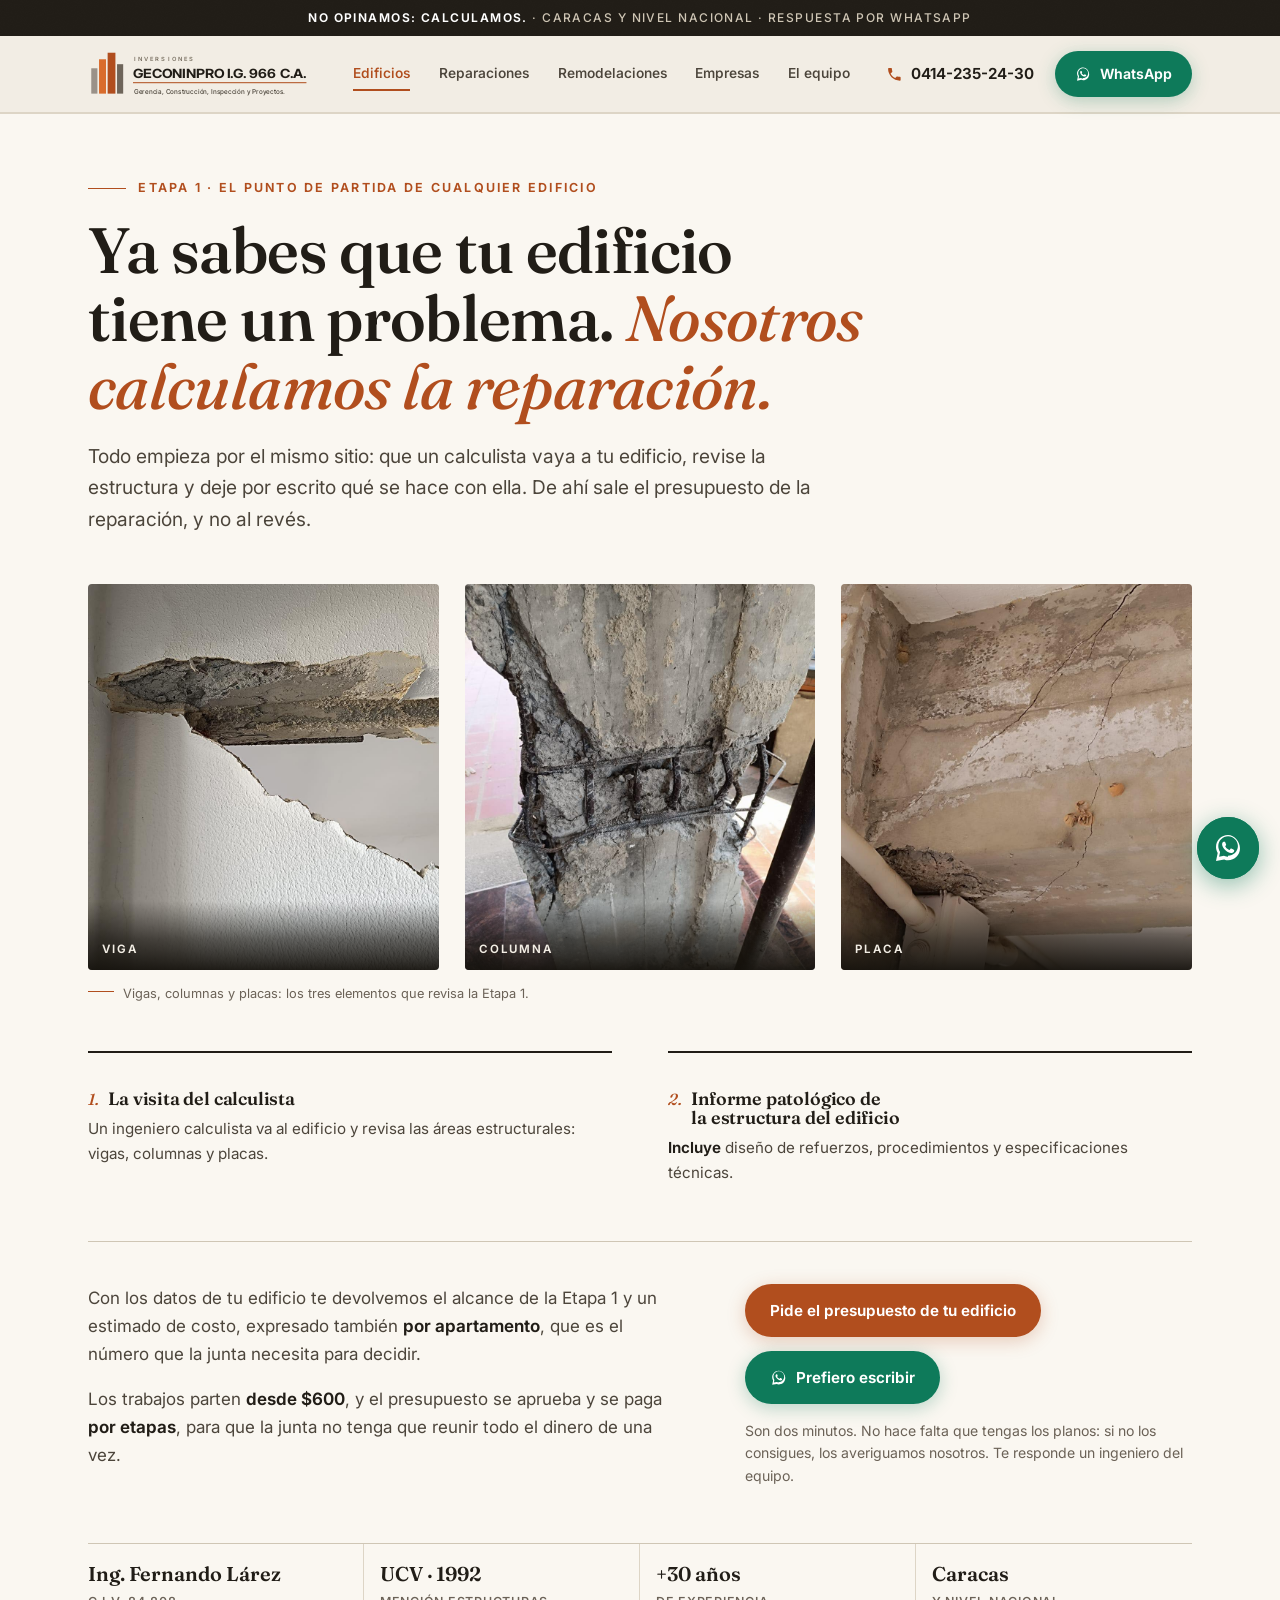
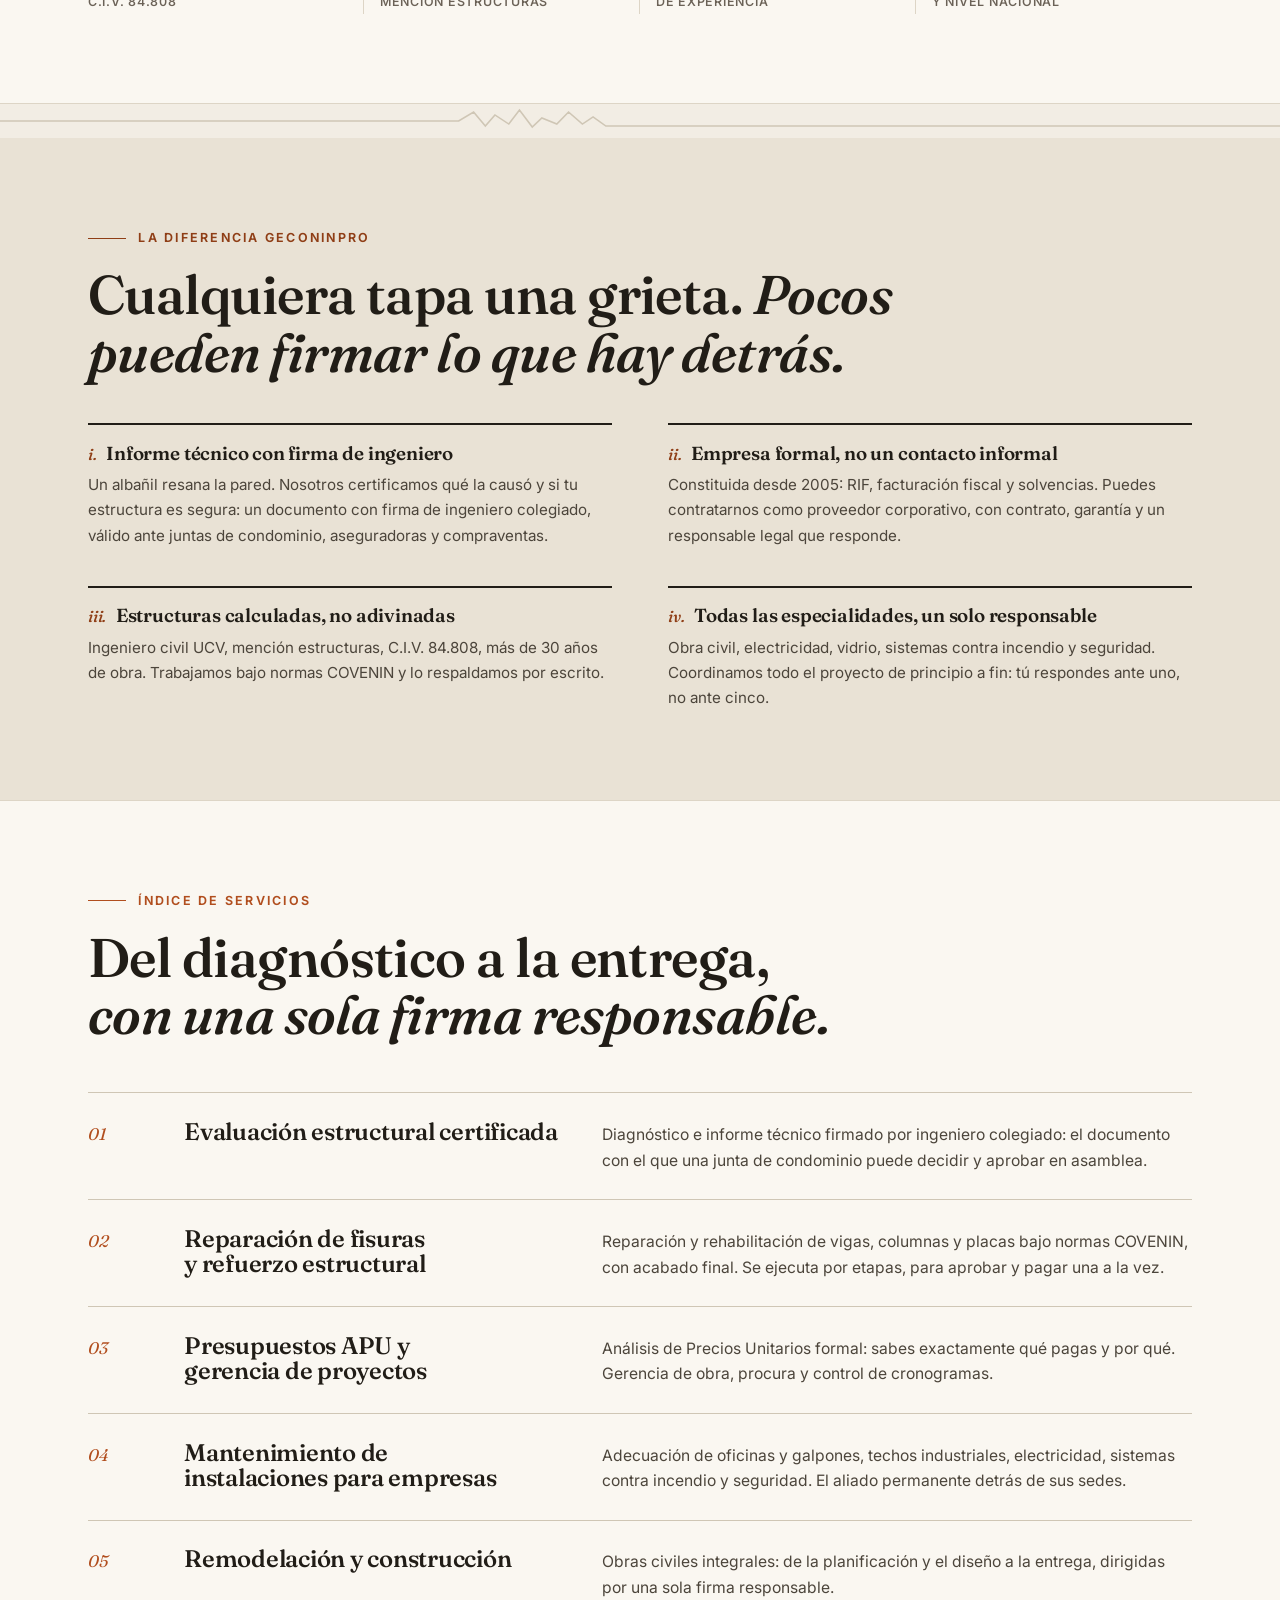
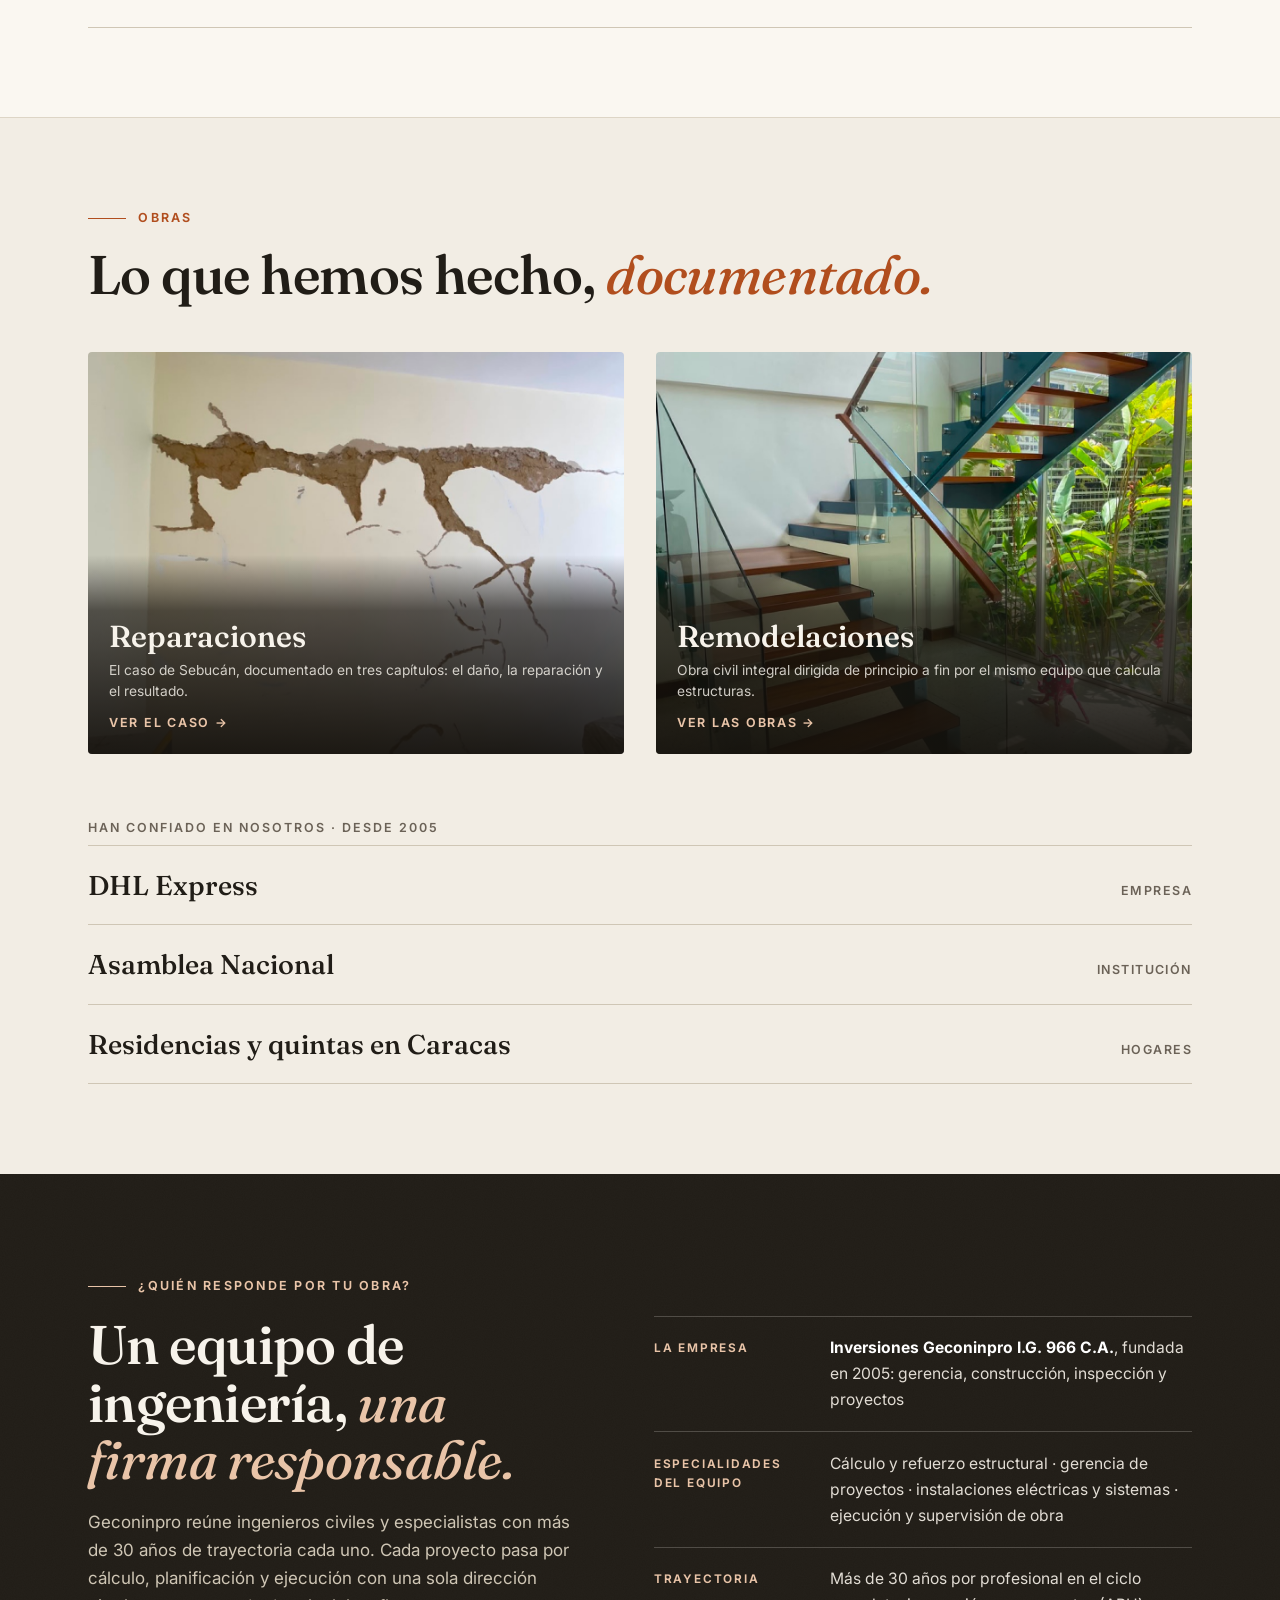
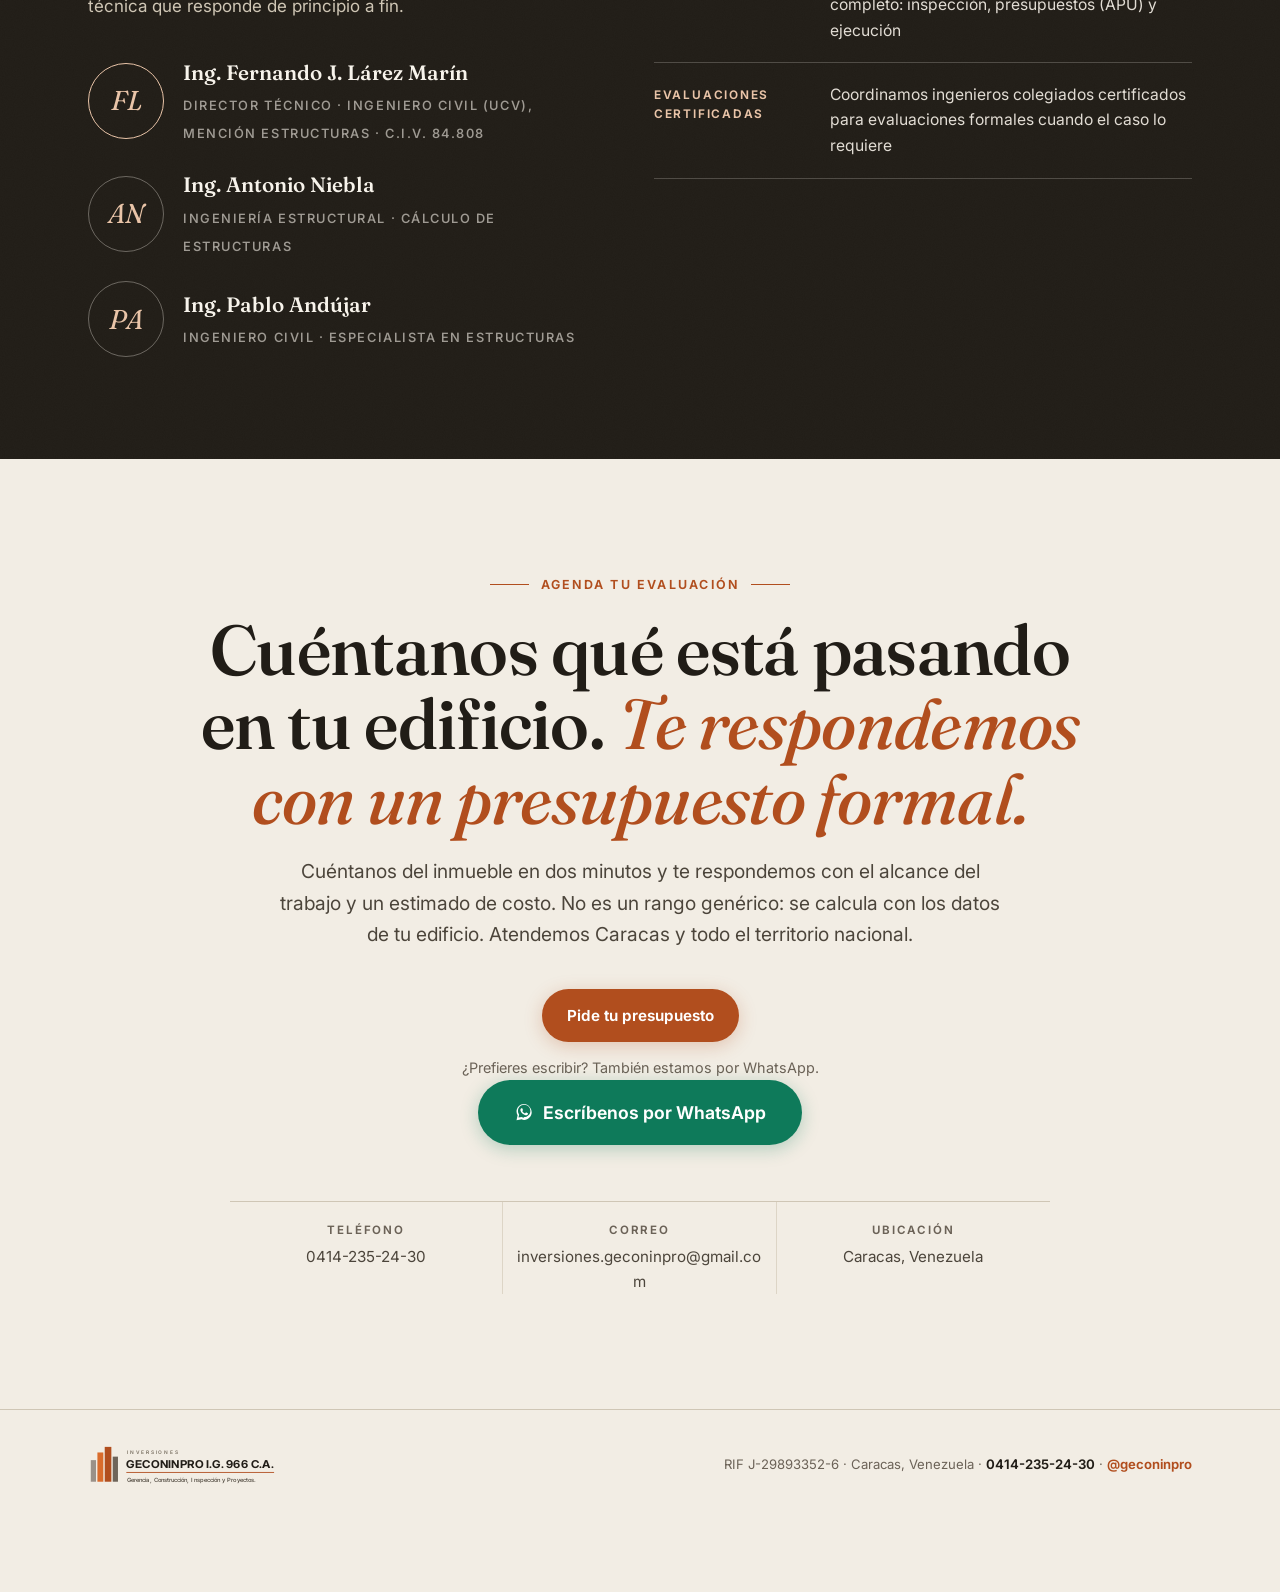
==== commit 8d167e53: "Sitio de cuatro páginas, enfocado a edificios y juntas de condominio La página deja de ser un archiv" ====
--- a/index.html
+++ b/index.html
@@ -3,416 +3,19 @@
 <head>
 <meta charset="UTF-8">
 <meta name="viewport" content="width=device-width, initial-scale=1.0">
-<title>Geconinpro · Reparación Estructural Post-Sismo en Caracas | Ing. Fernando Lárez</title>
-<meta name="description" content="Evaluación estructural certificada, reparación de fisuras, remodelación y mantenimiento de instalaciones corporativas en Caracas. Equipo de ingenieros civiles y especialistas con dirección técnica colegiada (C.I.V. 84.808). Empresa formal desde 2005.">
+<title>Reparación estructural de edificios en Caracas | Geconinpro</title>
+<meta name="description" content="Evaluación estructural certificada y reparación de edificios en Caracas: revisión de vigas, columnas y placas, informe patológico y presupuesto por etapas para juntas de condominio y empresas. Equipo de ingeniería estructural con dirección técnica colegiada (C.I.V. 84.808). Empresa formal desde 2005.">
 <link rel="preconnect" href="https://fonts.googleapis.com">
 <link rel="preconnect" href="https://fonts.gstatic.com" crossorigin>
 <link href="https://fonts.googleapis.com/css2?family=Fraunces:ital,opsz,wght@0,9..144,380..640;1,9..144,380..520&family=Inter:wght@400..700&display=swap" rel="stylesheet">
-<style>
-/* ============ EDITORIAL / MAGAZINE — Geconinpro ============ */
-:root{
-  --bone:#F2EDE4;
-  --bone-deep:#E9E2D5;
-  --paper:#FAF7F1;
-  --ink:#211D17;
-  --ink-soft:#4C453B;
-  --ink-faint:#7A7163;
-  --rule:#CFC6B5;
-  --rule-soft:#DDD5C6;
-  --clay:#B14E1E;         /* editorial terracotta, AA on bone */
-  --clay-deep:#8F3E16;
-  --wa:#0E7A5A;           /* deep whatsapp green, AA w/ white */
-  --wa-hover:#0A664B;
-  --max:1200px;
-  --serif:"Fraunces", Georgia, "Times New Roman", serif;
-  --sans:"Inter", -apple-system, BlinkMacSystemFont, "Segoe UI", Roboto, sans-serif;
-}
-*{margin:0;padding:0;box-sizing:border-box}
-html{scroll-behavior:smooth}
-html,body{overflow-x:clip}
-body{
-  font-family:var(--sans);
-  font-size:1.0625rem;
-  line-height:1.65;
-  color:var(--ink);
-  background:var(--bone);
-  -webkit-font-smoothing:antialiased;
-}
-img{max-width:100%;display:block}
-a{color:inherit;text-decoration:none}
-:focus-visible{outline:3px solid var(--clay);outline-offset:3px;border-radius:2px}
-::selection{background:var(--clay);color:#fff}
-
-.wrap{max-width:var(--max);margin:0 auto;padding-inline:clamp(1.25rem,4vw,3rem)}
-
-/* subtle paper grain over the whole page */
-body::before{
-  content:"";position:fixed;inset:0;z-index:0;pointer-events:none;opacity:.35;
-  background-image:url("data:image/svg+xml,%3Csvg xmlns='http://www.w3.org/2000/svg' width='140' height='140'%3E%3Cfilter id='n'%3E%3CfeTurbulence type='fractalNoise' baseFrequency='0.9' numOctaves='2' stitchTiles='stitch'/%3E%3CfeColorMatrix type='saturate' values='0'/%3E%3CfeComponentTransfer%3E%3CfeFuncA type='linear' slope='0.045'/%3E%3C/feComponentTransfer%3E%3C/filter%3E%3Crect width='140' height='140' filter='url(%23n)'/%3E%3C/svg%3E");
-}
-main,header.masthead,footer{position:relative;z-index:1}
-
-/* ---------- typography helpers ---------- */
-.kicker{
-  font-family:var(--sans);font-size:.78rem;font-weight:650;letter-spacing:.18em;
-  text-transform:uppercase;color:var(--clay);display:flex;align-items:center;gap:.75rem;
-}
-.kicker::before{content:"";width:2.4rem;height:1px;background:var(--clay);flex-shrink:0}
-h1,h2,h3{font-family:var(--serif);font-weight:560;line-height:1.06;letter-spacing:-.01em}
-.display{
-  font-size:clamp(2.6rem,7.2vw,5.4rem);
-  font-variation-settings:"opsz" 120;
-}
-.lead{font-size:clamp(1.05rem,1.5vw,1.2rem);color:var(--ink-soft);max-width:38em}
-
-/* ---------- reveal on scroll ---------- */
-.rv{opacity:0;transform:translateY(26px);transition:opacity .8s cubic-bezier(.22,.61,.36,1),transform .8s cubic-bezier(.22,.61,.36,1)}
-.rv.in{opacity:1;transform:none}
-.rv-d1{transition-delay:.1s}.rv-d2{transition-delay:.2s}.rv-d3{transition-delay:.3s}
-@media (prefers-reduced-motion: reduce){
-  html{scroll-behavior:auto}
-  .rv{opacity:1;transform:none;transition:none}
-  *,*::before,*::after{animation-duration:.01ms !important;animation-iteration-count:1 !important;transition-duration:.01ms !important}
-}
-
-/* ---------- masthead ---------- */
-.topline{
-  background:var(--ink);color:#CFC6B5;font-size:.75rem;letter-spacing:.12em;
-  text-transform:uppercase;text-align:center;padding:.5rem 1rem;font-weight:500;
-}
-.topline strong{color:#fff;font-weight:650}
-header.masthead{
-  position:sticky;top:0;z-index:80;
-  background:color-mix(in srgb, var(--bone) 88%, transparent);
-  backdrop-filter:blur(14px);-webkit-backdrop-filter:blur(14px);
-  border-bottom:1px solid var(--rule-soft);
-  transition:box-shadow .3s ease;
-}
-@supports not (backdrop-filter: blur(1px)){header.masthead{background:var(--bone)}}
-header.masthead.scrolled{box-shadow:0 8px 30px rgba(33,29,23,.08)}
-.mast-in{
-  max-width:var(--max);margin:0 auto;padding:.7rem clamp(1.25rem,4vw,3rem);
-  display:flex;align-items:center;justify-content:space-between;gap:1rem;
-}
-.brand{display:flex;align-items:center;min-width:0}
-.brand .glogo{display:block;height:54px;width:auto}
-.mast-actions{display:flex;align-items:center;gap:1.3rem}
-.phone{display:inline-flex;align-items:center;gap:.5rem;font-weight:650;font-size:.95rem;color:var(--ink);white-space:nowrap;transition:color .2s}
-.phone:hover{color:var(--clay)}
-.phone svg{width:1.1em;height:1.1em;fill:var(--clay);flex-shrink:0}
-nav.mainnav{display:flex;gap:1.8rem;font-size:.86rem;font-weight:550}
-nav.mainnav a{color:var(--ink-soft);padding:.3rem 0;border-bottom:2px solid transparent;transition:color .2s,border-color .2s;white-space:nowrap}
-nav.mainnav a:hover{color:var(--clay);border-bottom-color:var(--clay)}
-.btn{
-  display:inline-flex;align-items:center;gap:.55rem;font-family:var(--sans);
-  font-weight:650;font-size:.95rem;padding:.8rem 1.5rem;border-radius:999px;
-  border:1px solid transparent;cursor:pointer;
-  transition:transform .18s ease,box-shadow .18s ease,background .18s ease;
-}
-.btn:hover{transform:translateY(-2px)}
-.btn:active{transform:translateY(0)}
-.btn-wa{background:var(--wa);color:#fff;box-shadow:0 4px 18px rgba(14,122,90,.28)}
-.btn-wa:hover{background:var(--wa-hover);box-shadow:0 8px 26px rgba(14,122,90,.36)}
-.btn-ghost{border-color:var(--ink);color:var(--ink)}
-.btn-ghost:hover{background:var(--ink);color:var(--bone)}
-.btn-form{background:var(--clay);color:var(--bone);box-shadow:0 4px 18px rgba(177,78,30,.26)}
-.btn-form:hover{background:var(--orange);box-shadow:0 8px 26px rgba(177,78,30,.34)}
-.cta-or{font-size:.9rem;color:var(--ink-faint);margin:.9rem 0 0}
-.btn svg{width:1.15em;height:1.15em;fill:currentColor;flex-shrink:0}
-.mast-in .btn{padding:.62rem 1.2rem;font-size:.88rem}
-
-/* ---------- hero ---------- */
-.hero{padding:clamp(3rem,7vw,6rem) 0 clamp(3rem,6vw,5rem)}
-.hero-grid{display:grid;grid-template-columns:1.15fr .85fr;gap:clamp(2rem,5vw,4.5rem);align-items:center}
-.hero h1{margin:1.2rem 0 1.4rem}
-.hero h1 em{font-style:italic;font-weight:480;color:var(--clay)}
-.hero .lead{margin-bottom:2.2rem}
-.hero-ctas{display:flex;gap:.9rem;flex-wrap:wrap;align-items:center}
-.hero-fig{position:relative}
-.hero-fig img{width:100%;aspect-ratio:3/3.6;object-fit:cover;border-radius:4px;border:1px solid rgba(33,29,23,.16)}
-.hero-fig figcaption{
-  margin-top:.8rem;font-size:.8rem;color:var(--ink-faint);line-height:1.5;
-  display:flex;gap:.6rem;
-}
-.hero-fig figcaption::before{content:"";width:1.6rem;height:1px;background:var(--clay);margin-top:.55em;flex-shrink:0}
-.hero-fig .fig-stamp{
-  position:absolute;top:1rem;left:1rem;background:var(--paper);color:var(--ink);
-  font-size:.68rem;font-weight:650;letter-spacing:.14em;text-transform:uppercase;
-  padding:.45rem .8rem;border-radius:2px;box-shadow:0 2px 10px rgba(33,29,23,.15);
-}
-
-/* credentials rule-line */
-.cred-line{
-  margin-top:clamp(2.5rem,5vw,4rem);border-top:1px solid var(--rule);
-  display:grid;grid-template-columns:repeat(4,1fr);
-}
-.cred-line div{padding:1.1rem .5rem 0 0;border-right:1px solid var(--rule-soft);padding-inline:1rem}
-.cred-line div:first-child{padding-left:0}
-.cred-line div:last-child{border-right:0}
-.cred-line b{display:block;font-family:var(--serif);font-size:1.25rem;font-weight:600;line-height:1.2}
-.cred-line span{font-size:.78rem;color:var(--ink-faint);letter-spacing:.06em;text-transform:uppercase;font-weight:550}
-
-/* ---------- crack divider ---------- */
-.crack-divider{display:block;width:100%;height:34px;color:var(--rule);margin:0}
-
-/* ---------- chapter opener (magazine feature intro) ---------- */
-.feature-open{padding:clamp(3.5rem,7vw,6.5rem) 0 clamp(2rem,4vw,3rem)}
-.feature-open h2{font-size:clamp(2.1rem,5vw,3.8rem);margin:1.1rem 0 1.3rem;max-width:16em}
-.feature-open h2 em{font-style:italic;font-weight:480;color:var(--clay)}
-.stat-strip{
-  margin-top:clamp(2rem,4vw,3rem);display:grid;grid-template-columns:repeat(3,1fr);
-  border-top:1px solid var(--rule);border-bottom:1px solid var(--rule);
-}
-.stat-strip div{padding:1.4rem 1rem;text-align:center;border-right:1px solid var(--rule-soft)}
-.stat-strip div:last-child{border-right:0}
-.stat-strip b{font-family:var(--serif);font-size:clamp(2rem,4.5vw,3rem);font-weight:600;display:block;line-height:1;font-variation-settings:"opsz" 90}
-.stat-strip b sup{font-size:.45em;color:var(--clay)}
-.stat-strip span{font-size:.75rem;letter-spacing:.14em;text-transform:uppercase;color:var(--ink-faint);font-weight:600}
-
-/* ---------- chapters: sticky text + scrolling imagery ---------- */
-.chapter{padding:clamp(2.5rem,6vw,5.5rem) 0}
-.chapter + .chapter{border-top:1px solid var(--rule-soft)}
-.ch-grid{display:grid;grid-template-columns:minmax(0,5fr) minmax(0,7fr);gap:clamp(2rem,5vw,5rem);align-items:start}
-.ch-sticky{position:sticky;top:110px}
-.ch-num{
-  font-family:var(--serif);font-size:clamp(4.5rem,9vw,7.5rem);font-weight:400;
-  line-height:.9;color:transparent;-webkit-text-stroke:1px var(--rule);
-  font-variation-settings:"opsz" 144;user-select:none;
-}
-.chapter h3{font-size:clamp(1.8rem,3.4vw,2.7rem);margin:.6rem 0 1rem}
-.chapter h3 em{font-style:italic;font-weight:480;color:var(--clay)}
-.ch-body{color:var(--ink-soft);max-width:34em}
-.ch-body p+p{margin-top:1em}
-.ch-note{
-  margin-top:1.6rem;padding-top:1.1rem;border-top:1px solid var(--rule);
-  font-size:.86rem;color:var(--ink-faint);line-height:1.55;max-width:34em;
-}
-.ch-note b{color:var(--ink)}
-.ch-media{display:grid;gap:clamp(1rem,2vw,1.6rem)}
-.ch-media figure{position:relative;border-radius:4px;overflow:hidden;background:var(--bone-deep)}
-.ch-media img,.ch-media video{width:100%;display:block;object-fit:cover}
-.ch-media .tall img{aspect-ratio:4/3.4}
-.ch-media .duo{display:grid;grid-template-columns:1fr 1fr;gap:clamp(1rem,2vw,1.6rem)}
-.ch-media .duo img{aspect-ratio:3/3.4;height:100%}
-.ch-media figcaption{
-  position:absolute;left:0;right:0;bottom:0;padding:2.2rem 1rem .8rem;
-  background:linear-gradient(transparent,rgba(20,17,12,.72));
-  color:#F2EDE4;font-size:.78rem;letter-spacing:.04em;font-weight:500;
-}
-.ch-media video{aspect-ratio:16/10;background:#14110C}
-.ch-media .duo video{aspect-ratio:3/3.4;height:100%}
-.video-tag{
-  position:absolute;top: .85rem;left:.85rem;z-index:2;pointer-events:none;
-  background:rgba(20,17,12,.78);color:#F2EDE4;font-size:.66rem;font-weight:650;
-  letter-spacing:.16em;text-transform:uppercase;padding:.4rem .7rem;border-radius:2px;
-  display:flex;align-items:center;gap:.45rem;
-}
-.video-tag::before{content:"";width:.5rem;height:.5rem;border-radius:50%;background:var(--clay)}
-
-/* ---------- pull quote ---------- */
-.pullquote{padding:clamp(3.5rem,8vw,7rem) 0;text-align:center}
-.pullquote blockquote{
-  font-family:var(--serif);font-style:italic;font-weight:460;
-  font-size:clamp(1.7rem,4.4vw,3.2rem);line-height:1.25;max-width:22em;margin:0 auto;
-  font-variation-settings:"opsz" 100;
-}
-.pullquote blockquote strong{color:var(--clay);font-weight:600}
-.pullquote .pq-rule{width:3.5rem;height:2px;background:var(--clay);margin:0 auto 2rem}
-.pullquote cite{
-  display:block;margin-top:1.8rem;font-family:var(--sans);font-style:normal;
-  font-size:.78rem;letter-spacing:.16em;text-transform:uppercase;color:var(--ink-faint);font-weight:600;
-}
-
-/* ---------- services: thin-rule index table ---------- */
-.services{background:var(--paper);border-block:1px solid var(--rule-soft);padding:clamp(3.5rem,7vw,6.5rem) 0}
-.services h2{font-size:clamp(2rem,4.5vw,3.4rem);margin:1.1rem 0 .9rem}
-.svc-list{margin-top:clamp(2rem,4vw,3rem);border-top:1px solid var(--rule)}
-.svc-row{
-  display:grid;grid-template-columns:4.5rem minmax(0,1fr) minmax(0,1.5fr);
-  gap:1.5rem;align-items:baseline;padding:1.6rem 0;border-bottom:1px solid var(--rule);
-  transition:background .25s,padding-left .25s;
-}
-@media (hover:hover){
-  .svc-row:hover{background:linear-gradient(90deg,rgba(177,78,30,.06),transparent 70%);padding-left:.8rem}
-}
-.svc-row .n{font-family:var(--serif);font-style:italic;color:var(--clay);font-size:1.05rem}
-.svc-row h3{font-size:clamp(1.15rem,2vw,1.5rem);font-weight:560}
-.svc-row p{color:var(--ink-soft);font-size:.98rem}
-
-/* ---------- differentiator ---------- */
-.difference{background:var(--bone-deep);padding:clamp(3.5rem,7vw,6rem) 0}
-.diff-grid{display:grid;grid-template-columns:1fr 1fr;gap:2.4rem 3.5rem;margin-top:2.6rem}
-.diff{border-top:2px solid var(--ink);padding-top:1.15rem}
-.diff h3{font-size:1.18rem;font-weight:600;margin-bottom:.55rem;display:flex;gap:.6rem;align-items:baseline}
-.diff h3 .dn{font-family:var(--serif);font-style:italic;font-weight:500;color:var(--clay);font-size:1rem;flex-shrink:0}
-.diff p{font-size:.95rem;color:var(--ink-soft)}
-@media (max-width:760px){.diff-grid{grid-template-columns:1fr;gap:1.9rem}}
-
-/* ---------- corporate ---------- */
-.biz .biz-cta{margin-top:2.4rem}
-
-/* ---------- full-bleed interlude ---------- */
-.interlude{position:relative;min-height:min(92vh,780px);overflow:clip;display:flex;align-items:flex-end}
-.interlude .bg{position:absolute;inset:-12% 0;z-index:0}
-.interlude .bg img{width:100%;height:100%;object-fit:cover}
-@supports (animation-timeline: view()){
-  @media (prefers-reduced-motion: no-preference){
-    .interlude .bg{animation:parallax linear both;animation-timeline:view();animation-range:cover 0% cover 100%}
-    @keyframes parallax{from{transform:translateY(-5%)}to{transform:translateY(5%)}}
-  }
-}
-.interlude::after{
-  content:"";position:absolute;inset:0;z-index:1;
-  background:linear-gradient(185deg,rgba(20,17,12,.18) 30%,rgba(20,17,12,.78) 100%);
-}
-.interlude .wrap{position:relative;z-index:2;padding-block:clamp(2.5rem,6vw,4.5rem);width:100%}
-.interlude .kicker{color:#E9C4A8}
-.interlude .kicker::before{background:#E9C4A8}
-.interlude h2{color:#F7F3EB;font-size:clamp(2.2rem,5.5vw,4.2rem);max-width:14em;margin-top:1rem}
-.interlude h2 em{font-style:italic;font-weight:460;color:#E9C4A8}
-.interlude p{color:rgba(247,243,235,.85);margin-top:1rem;max-width:36em;font-size:.98rem}
-
-/* ---------- portfolio ---------- */
-.portfolio{padding:clamp(3.5rem,7vw,6.5rem) 0}
-.pf-grid{display:grid;grid-template-columns:repeat(3,1fr);gap:clamp(1rem,2vw,1.6rem);margin-top:clamp(2rem,4vw,3rem)}
-.pf-grid figure{position:relative;border-radius:4px;overflow:hidden;background:var(--bone-deep)}
-.pf-grid img{width:100%;aspect-ratio:4/4.6;object-fit:cover;transition:transform .8s cubic-bezier(.22,.61,.36,1)}
-@media (hover:hover) and (prefers-reduced-motion: no-preference){
-  .pf-grid figure:hover img{transform:scale(1.04)}
-}
-.pf-grid figcaption{
-  position:absolute;left:0;right:0;bottom:0;padding:2.2rem 1rem .8rem;
-  background:linear-gradient(transparent,rgba(20,17,12,.7));
-  color:#F2EDE4;font-size:.78rem;letter-spacing:.04em;font-weight:500;
-}
-.clients{margin-top:clamp(2.5rem,5vw,4rem)}
-.clients p.cl-label{font-size:.78rem;letter-spacing:.16em;text-transform:uppercase;color:var(--ink-faint);font-weight:600;margin-bottom:.4rem}
-.client-index{border-top:1px solid var(--rule)}
-.client-index li{
-  list-style:none;display:flex;justify-content:space-between;align-items:baseline;gap:1rem;
-  padding:1.05rem 0;border-bottom:1px solid var(--rule);
-}
-.client-index .cname{font-family:var(--serif);font-size:clamp(1.15rem,2.4vw,1.7rem);font-weight:520}
-.client-index .ctype{font-size:.78rem;letter-spacing:.12em;text-transform:uppercase;color:var(--ink-faint);font-weight:600;text-align:right;flex-shrink:0}
-
-/* ---------- engineer trust block ---------- */
-.engineer{background:var(--ink);color:var(--bone);padding:clamp(3.5rem,8vw,7rem) 0;position:relative;overflow:clip}
-.engineer::before{
-  content:"";position:absolute;inset:0;opacity:.5;pointer-events:none;
-  background-image:url("data:image/svg+xml,%3Csvg xmlns='http://www.w3.org/2000/svg' width='140' height='140'%3E%3Cfilter id='n'%3E%3CfeTurbulence type='fractalNoise' baseFrequency='0.9' numOctaves='2' stitchTiles='stitch'/%3E%3CfeColorMatrix type='saturate' values='0'/%3E%3CfeComponentTransfer%3E%3CfeFuncA type='linear' slope='0.05'/%3E%3C/feComponentTransfer%3E%3C/filter%3E%3Crect width='140' height='140' filter='url(%23n)' fill='white'/%3E%3C/svg%3E");
-}
-.engineer .wrap{position:relative}
-.engineer .kicker{color:#E9C4A8}
-.engineer .kicker::before{background:#E9C4A8}
-.eng-grid{display:grid;grid-template-columns:minmax(0,1fr) minmax(0,1.1fr);gap:clamp(2.5rem,6vw,5rem);align-items:start;margin-top:1.2rem}
-.eng-grid h2{font-size:clamp(2rem,4.5vw,3.4rem);color:#F7F3EB}
-.eng-grid h2 em{font-style:italic;font-weight:460;color:#E9C4A8}
-.eng-sign{
-  margin-top:2rem;display:flex;align-items:center;gap:1.2rem;
-}
-.eng-team{margin-top:2.2rem;display:flex;flex-direction:column;gap:1.4rem}
-.eng-team .eng-sign{margin-top:0}
-.eng-team .eng-sign:first-child .monogram{border-color:#E9C4A8}
-.monogram{
-  width:76px;height:76px;flex-shrink:0;border:1px solid rgba(242,237,228,.35);border-radius:50%;
-  display:flex;align-items:center;justify-content:center;
-  font-family:var(--serif);font-style:italic;font-size:1.7rem;color:#E9C4A8;
-}
-.eng-sign .who b{display:block;font-family:var(--serif);font-size:1.3rem;font-weight:560;color:#F7F3EB}
-.eng-sign .who span{font-size:.8rem;letter-spacing:.12em;text-transform:uppercase;color:rgba(242,237,228,.6);font-weight:550}
-.eng-facts{border-top:1px solid rgba(242,237,228,.22)}
-.eng-facts div{
-  display:grid;grid-template-columns:minmax(7rem,10rem) 1fr;gap:1rem;
-  padding:1.15rem 0;border-bottom:1px solid rgba(242,237,228,.22);
-}
-.eng-facts dt{font-size:.74rem;letter-spacing:.15em;text-transform:uppercase;color:#E9C4A8;font-weight:650;padding-top:.25rem}
-.eng-facts dd{color:rgba(242,237,228,.92);font-size:.98rem}
-.eng-facts dd b{color:#fff}
-
-/* ---------- final CTA ---------- */
-.cta-final{padding:clamp(4rem,9vw,7.5rem) 0;text-align:center}
-.cta-final h2{font-size:clamp(2.3rem,6vw,4.4rem);max-width:14em;margin:1.1rem auto 1.2rem}
-.cta-final h2 em{font-style:italic;font-weight:480;color:var(--clay)}
-.cta-final .kicker{justify-content:center}
-.cta-final .kicker::after{content:"";width:2.4rem;height:1px;background:var(--clay);flex-shrink:0}
-.cta-final .lead{margin:0 auto 2.4rem}
-.cta-final .btn-wa{font-size:1.1rem;padding:1.05rem 2.2rem}
-.cta-contacts{
-  margin-top:clamp(2.5rem,5vw,3.5rem);border-top:1px solid var(--rule);
-  display:grid;grid-template-columns:repeat(3,1fr);max-width:820px;margin-inline:auto;
-}
-.cta-contacts>*{padding:1.2rem .8rem 0;border-right:1px solid var(--rule-soft);font-size:.95rem;color:var(--ink-soft)}
-.cta-contacts>*:last-child{border-right:0}
-.cta-contacts b{display:block;font-size:.72rem;letter-spacing:.16em;text-transform:uppercase;color:var(--ink-faint);margin-bottom:.25rem;font-weight:650}
-.cta-contacts a:hover{color:var(--clay)}
-
-/* ---------- footer ---------- */
-footer{border-top:1px solid var(--rule);padding:2rem 0 6.5rem;font-size:.82rem;color:var(--ink-faint)}
-.foot-in{display:flex;justify-content:space-between;gap:1.2rem;flex-wrap:wrap;align-items:center}
-.foot-in .glogo{display:block;height:46px;width:auto}
-
-/* ---------- floating WhatsApp ---------- */
-.wa-float{
-  position:fixed;bottom:1.3rem;right:1.3rem;z-index:90;
-  width:62px;height:62px;border-radius:50%;background:var(--wa);
-  display:flex;align-items:center;justify-content:center;
-  box-shadow:0 6px 24px rgba(14,122,90,.45);
-  transition:transform .2s ease,box-shadow .2s ease;
-}
-.wa-float:hover{transform:translateY(-3px) scale(1.05);box-shadow:0 10px 30px rgba(14,122,90,.5)}
-.wa-float svg{width:32px;height:32px;fill:#fff}
-.wa-float .pulse{position:absolute;inset:0;border-radius:50%;border:2px solid var(--wa)}
-@media (prefers-reduced-motion: no-preference){
-  .wa-float .pulse{animation:pulse 2.6s ease-out infinite}
-  @keyframes pulse{0%{transform:scale(1);opacity:.7}70%{transform:scale(1.55);opacity:0}100%{transform:scale(1.55);opacity:0}}
-}
-
-/* ================= RESPONSIVE ================= */
-@media (max-width:1000px){
-  nav.mainnav{display:none}
-  .ch-grid{grid-template-columns:1fr;gap:1.8rem}
-  .ch-sticky{position:static}
-  .eng-grid{grid-template-columns:1fr}
-  .svc-row{grid-template-columns:3rem minmax(0,1fr)}
-  .svc-row p{grid-column:2}
-}
-@media (max-width:760px){
-  .hero-grid{grid-template-columns:1fr;gap:2.2rem}
-  .hero-fig img{aspect-ratio:4/3.4}
-  .cred-line{grid-template-columns:1fr 1fr}
-  .cred-line div{border-right:0;padding-left:0}
-  .cred-line div:nth-child(odd){border-right:1px solid var(--rule-soft)}
-  .cred-line div:nth-child(even){padding-left:1rem}
-  .brand .glogo{height:46px}
-  .phone .ptxt{display:none}
-  .phone svg{width:1.35em;height:1.35em}
-  .mast-actions{gap:1rem}
-  .pf-grid{grid-template-columns:1fr}
-  .pf-grid img{aspect-ratio:4/3.2}
-  .ch-media .duo{grid-template-columns:1fr 1fr}
-  .cta-contacts{grid-template-columns:1fr;border-top:0;max-width:100%}
-  .cta-contacts>*{border-right:0;border-top:1px solid var(--rule-soft);padding:1.1rem 0 0;margin-top:1.1rem}
-  .eng-facts div{grid-template-columns:1fr;gap:.25rem}
-  .eng-facts dt{padding-top:0}
-  .topline{font-size:.66rem;letter-spacing:.08em}
-  .mast-in .btn span.btxt{display:none}
-  .mast-in .btn{padding:.62rem .8rem}
-}
-@media (max-width:560px){
-  .brand .glogo{height:38px}
-}
-@media (max-width:420px){
-  .ch-media .duo{grid-template-columns:1fr}
-  .stat-strip{grid-template-columns:1fr}
-  .stat-strip div{border-right:0;border-bottom:1px solid var(--rule-soft)}
-  .stat-strip div:last-child{border-bottom:0}
-}
-</style>
+<script>document.documentElement.classList.add("js")</script>
+<link rel="stylesheet" href="estilos.css">
 </head>
 <body>
 
-<!-- top line -->
-<p class="topline"><strong>Atención post-sismo</strong> · Caracas y nivel nacional · Respuesta por WhatsApp</p>
+<a class="saltar" href="#contenido">Saltar al contenido</a>
+
+<p class="topline"><strong>No opinamos: calculamos.</strong> · Caracas y nivel nacional · Respuesta por WhatsApp</p>
 
 <header class="masthead" id="top">
   <div class="mast-in">
@@ -429,11 +32,11 @@
       </svg>
     </a>
     <nav class="mainnav" aria-label="Navegación principal">
-      <a href="#caso">El caso Sebucán</a>
-      <a href="#servicios">Servicios</a>
-      <a href="#obras">Obras</a>
-      <a href="#empresas">Empresas</a>
-      <a href="#ingeniero">El equipo</a>
+      <a href="index.html" class="actual">Edificios</a>
+      <a href="reparaciones.html">Reparaciones</a>
+      <a href="remodelaciones.html">Remodelaciones</a>
+      <a href="empresas.html">Empresas</a>
+      <a href="index.html#ingeniero">El equipo</a>
     </nav>
     <div class="mast-actions">
       <a class="phone" href="tel:+584142352430" aria-label="Llámanos: 0414-235-24-30">
@@ -448,30 +51,79 @@
   </div>
 </header>
 
-<main>
-
-<!-- ============ HERO ============ -->
-<section class="hero" aria-labelledby="hero-title">
-  <div class="wrap">
-    <div class="hero-grid">
-      <div>
-        <p class="kicker rv">Sismos del 24 de junio · Caracas</p>
-        <h1 class="display rv rv-d1" id="hero-title">¿Grietas en tu casa? Se reparan <em>con criterio de ingeniero.</em></h1>
-        <p class="lead rv rv-d2">Presupuestamos y ejecutamos la reparación de fisuras, resane y refuerzo estructural de edificaciones afectadas por los sismos. Cada obra la respalda un equipo de ingenieros civiles y especialistas, y la firma un ingeniero colegiado que responde por ella.</p>
-        <div class="hero-ctas rv rv-d3">
-          <a class="btn btn-wa" href="https://wa.me/584142352430?text=Hola%2C%20vi%20su%20p%C3%A1gina%20y%20necesito%20una%20evaluaci%C3%B3n%20de%20da%C3%B1os%20estructurales." target="_blank" rel="noopener">
+
+<main id="contenido">
+
+<!-- ============ APERTURA: ETAPA 1 + PRESUPUESTO · para juntas de condominio ============ -->
+<!-- Reorganizado el 19 de agosto de 2026, por decisión de Kristina: la página abría con
+     una frase de marca y pedía el presupuesto antes de explicar qué se compra. Ahora la
+     Etapa 1 abre la página, y el botón del formulario llega después de la explicación.
+     El hero anterior se retiró: su foto era un apartamento de familia y vive en
+     reparaciones.html; "No opinamos: calculamos" pasó a la franja superior de las 4 páginas. -->
+<!-- Titular reescrito el 19 de agosto de 2026. Sale del Pilar 9:
+     "son los que calculan la reparación, no los que solo te dicen que tienes un problema".
+     Las otras opciones están en estrategia/borradores/seccion-presupuesto-web.md
+
+     ⚠️ CORRECCIÓN DE KRISTINA, 19 de agosto de 2026:
+     La ETAPA 1 es la VISITA DEL CALCULISTA. NO incluye demoliciones.
+     Toda demolición (exploración con demolición previa, mampostería, apuntalamiento)
+     es ETAPA 2. No escribir aquí la palabra demolición.
+
+     🔴 El documento 03 todavía dice lo contrario: transcribe la Etapa 1 con
+     "Incluye demoliciones previas para análisis estructural". Hay que corregir ese
+     documento con el Ing. Lárez. Esta página ya sigue la versión corregida.
+
+     ⏳ Pies de foto: solo nombran el elemento. Un pie técnico (qué muestra cada foto,
+     qué se concluyó) queda PENDIENTE DE APROBACIÓN DE FERNANDO.
+     ✅ Permiso de fotos del edificio: confirmado por Kristina el 19 de agosto de 2026. -->
+<section class="presupuesto apertura" id="presupuesto" aria-labelledby="pres-title">
+  <div class="wrap">
+    <p class="kicker rv">Etapa 1 · El punto de partida de cualquier edificio</p>
+    <h1 class="rv rv-d1" id="pres-title">Ya sabes que tu edificio tiene un problema. <em>Nosotros calculamos la reparación.</em></h1>
+    <p class="lead rv rv-d2">Todo empieza por el mismo sitio: que un calculista vaya a tu edificio, revise la estructura y deje por escrito qué se hace con ella. De ahí sale el presupuesto de la reparación, y no al revés.</p>
+
+    <div class="elementos rv rv-d2">
+      <figure>
+        <img src="img/elemento-viga.jpg" alt="Viga de concreto con el recubrimiento desprendido en su cara inferior" fetchpriority="high">
+        <figcaption>Viga</figcaption>
+      </figure>
+      <figure>
+        <img src="img/elemento-columna.jpg" alt="Columna de concreto con una franja del recubrimiento desprendida que deja los estribos a la vista" fetchpriority="high">
+        <figcaption>Columna</figcaption>
+      </figure>
+      <figure>
+        <img src="img/elemento-placa.jpg" alt="Placa de entrepiso vista desde abajo, con el concreto descubierto" loading="lazy">
+        <figcaption>Placa</figcaption>
+      </figure>
+    </div>
+    <p class="elementos-pie rv rv-d2">Vigas, columnas y placas: los tres elementos que revisa la Etapa 1.</p>
+
+    <div class="partidas">
+      <div class="partida rv">
+        <h2><span class="pn">1.</span> La visita del calculista</h2>
+        <p>Un ingeniero calculista va al edificio y revisa las áreas estructurales: vigas, columnas y placas.</p>
+      </div>
+      <div class="partida rv rv-d1">
+        <h2><span class="pn">2.</span> Informe patológico de la estructura del edificio</h2>
+        <p><b>Incluye</b> diseño de refuerzos, procedimientos y especificaciones técnicas.</p>
+      </div>
+    </div>
+
+    <div class="pres-cierre">
+      <div class="pres-body rv">
+        <p>Con los datos de tu edificio te devolvemos el alcance de la Etapa 1 y un estimado de costo, expresado también <b>por apartamento</b>, que es el número que la junta necesita para decidir.</p>
+        <p>Los trabajos parten <b>desde $600</b>, y el presupuesto se aprueba y se paga <b>por etapas</b>, para que la junta no tenga que reunir todo el dinero de una vez.</p>
+      </div>
+      <div class="rv rv-d1">
+        <div class="pres-botones">
+          <a class="btn btn-form" href="https://forms.fillout.com/t/vJaxD2xgSgus" target="_blank" rel="noopener">Pide el presupuesto de tu edificio</a>
+          <a class="btn btn-wa" href="https://wa.me/584142352430?text=Hola%2C%20vi%20su%20p%C3%A1gina%20y%20necesito%20una%20evaluaci%C3%B3n%20estructural%20para%20mi%20edificio." target="_blank" rel="noopener">
             <svg viewBox="0 0 32 32" aria-hidden="true"><path d="M16 3C9.4 3 4 8.4 4 15c0 2.1.6 4.2 1.7 6L4 29l8.2-1.6c1.2.6 2.5.9 3.8.9 6.6 0 12-5.4 12-12S22.6 3 16 3zm0 21.8c-1.2 0-2.4-.3-3.5-.8l-.5-.3-4.9 1 1-4.7-.3-.5c-1-1.6-1.5-3.4-1.5-5.4 0-5.4 4.4-9.8 9.8-9.8s9.8 4.4 9.8 9.8-4.5 9.7-9.9 9.7zm5.4-7.3c-.3-.1-1.7-.9-2-1s-.5-.1-.7.1c-.2.3-.8 1-.9 1.2-.2.2-.3.2-.6.1s-1.2-.5-2.3-1.4c-.9-.8-1.4-1.7-1.6-2s0-.4.1-.6c.1-.1.3-.3.4-.5.1-.2.2-.3.3-.5s0-.4 0-.5-.7-1.6-.9-2.2c-.2-.6-.5-.5-.7-.5h-.6c-.2 0-.5.1-.8.4s-1 1-1 2.5 1.1 2.9 1.2 3.1c.1.2 2.1 3.2 5.1 4.5.7.3 1.3.5 1.7.6.7.2 1.4.2 1.9.1.6-.1 1.7-.7 2-1.4.2-.7.2-1.3.2-1.4-.1-.1-.3-.2-.6-.4z"/></svg>
-            Solicitar evaluación
+            Prefiero escribir
           </a>
-          <a class="btn btn-form" href="https://forms.fillout.com/t/vJaxD2xgSgus" target="_blank" rel="noopener">Pide tu presupuesto</a>
-          <a class="btn btn-ghost" href="#caso">Ver el caso Sebucán ↓</a>
-        </div>
-      </div>
-      <figure class="hero-fig rv rv-d2">
-        <span class="fig-stamp">Sebucán · Junio 2026</span>
-        <img src="img/apto-antes-3.jpg" alt="Pared con la capa de friso desprendida y grietas estructurales tras el sismo, apartamento en Sebucán" fetchpriority="high">
-        <figcaption>Así quedó esta pared en Sebucán tras los sismos del 24 de junio. Tres días después estaba reparada, pintada y habitada. La historia completa, abajo.</figcaption>
-      </figure>
+        </div>
+        <p class="pres-friction">Son dos minutos. No hace falta que tengas los planos: si no los consigues, los averiguamos nosotros. Te responde un ingeniero del equipo.</p>
+      </div>
     </div>
 
     <div class="cred-line rv" role="list" aria-label="Credenciales">
@@ -487,112 +139,6 @@
 <svg class="crack-divider" viewBox="0 0 1200 34" preserveAspectRatio="none" aria-hidden="true">
   <path d="M0 17 H430 l14 -9 11 14 9 -11 13 9 10 -14 12 17 9 -9 14 6 11 -12 13 12 10 -7 12 9 H1200" fill="none" stroke="currentColor" stroke-width="1.5"/>
 </svg>
-
-<!-- ============ FEATURE OPENER ============ -->
-<section class="feature-open" id="caso" aria-labelledby="caso-title">
-  <div class="wrap">
-    <p class="kicker rv">Caso documentado · Apartamento en Sebucán</p>
-    <h2 class="rv rv-d1" id="caso-title">Del sismo a la sala recuperada, <em>en tres días.</em></h2>
-    <p class="lead rv rv-d2">El 24 de junio, los sismos dejaron fisuras estructurales y de tabiquería en este apartamento. Lo que sigue es el registro completo de la intervención, en tres capítulos: el daño, la reparación y el resultado.</p>
-
-    <div class="stat-strip rv rv-d2">
-      <div><b><span data-count="3">0</span></b><span>días de obra</span></div>
-      <div><b><span data-count="30">0</span><sup>+</sup></b><span>años de experiencia</span></div>
-      <div><b><span data-count="2005">1900</span></b><span>fundada la firma</span></div>
-    </div>
-  </div>
-</section>
-
-<!-- ============ CHAPTER 01 ============ -->
-<article class="chapter" aria-labelledby="ch1-title">
-  <div class="wrap ch-grid">
-    <div class="ch-sticky">
-      <p class="ch-num" aria-hidden="true">01</p>
-      <h3 id="ch1-title">El daño, <em>sin maquillaje.</em></h3>
-      <div class="ch-body">
-        <p>Grietas diagonales en la pared principal, friso desprendido y fisuras extendidas en la tabiquería. Es el tipo de daño que asusta, y con razón: no toda grieta es cosmética.</p>
-        <p>Por eso el primer paso nunca es pintar por encima. Es <strong>diagnosticar</strong>: entender qué se agrietó, por qué, y si el elemento afectado cumple una función estructural.</p>
-      </div>
-      <p class="ch-note"><b>Nota técnica:</b> el diagnóstico define si corresponde resane de tabiquería o refuerzo estructural. Se documenta antes de intervenir.</p>
-    </div>
-    <div class="ch-media">
-      <figure class="tall rv">
-        <img src="img/apto-antes-3.jpg" alt="Franja ancha de friso destruido atravesando la pared principal tras el sismo" loading="lazy">
-        <figcaption>Pared principal: la banda de friso desprendida revela la trayectoria del daño.</figcaption>
-      </figure>
-      <div class="duo">
-        <figure class="rv"><img src="img/apto-antes-1.jpg" alt="Fisuras extendidas sobre una pared del apartamento" loading="lazy"><figcaption>Fisuras extendidas</figcaption></figure>
-        <figure class="rv rv-d1"><img src="img/apto-antes-2.jpg" alt="Detalle de fisura vertical en la pared" loading="lazy"><figcaption>Detalle de fisura</figcaption></figure>
-      </div>
-    </div>
-  </div>
-</article>
-
-<!-- ============ CHAPTER 02 ============ -->
-<article class="chapter" aria-labelledby="ch2-title">
-  <div class="wrap ch-grid">
-    <div class="ch-sticky">
-      <p class="ch-num" aria-hidden="true">02</p>
-      <h3 id="ch2-title">La reparación, <em>paso a paso.</em></h3>
-      <div class="ch-body">
-        <p>Se abrió, saneó y trató cada fisura; luego, resane estructural con friso nuevo sobre la superficie completa. Nada de parches: la pared se recupera como sistema, no grieta por grieta.</p>
-      </div>
-      <p class="ch-note"><b>Con respaldo:</b> ejecución bajo la dirección del Ing. Fernando Lárez, aplicando normas COVENIN.</p>
-    </div>
-    <div class="ch-media">
-      <figure class="tall rv">
-        <img src="img/apto-durante-1.jpg" alt="Resane estructural: friso gris fresco aplicado sobre la pared dañada" loading="lazy">
-        <figcaption>Resane estructural: friso nuevo sobre la superficie completa.</figcaption>
-      </figure>
-      <div class="duo">
-        <figure class="rv"><img src="img/apto-durante-2.jpg" alt="Primer plano del tratamiento de una fisura antes del friso" loading="lazy"><figcaption>Tratamiento de fisuras</figcaption></figure>
-        <figure class="rv rv-d1">
-          <span class="video-tag">Video · proceso</span>
-          <video src="video/reparacion-proceso.mp4" controls preload="none" playsinline poster="img/apto-durante-2.jpg" aria-label="Video del proceso de reparación de las fisuras"></video>
-          <figcaption>El proceso de reparación, en movimiento.</figcaption>
-        </figure>
-      </div>
-    </div>
-  </div>
-</article>
-
-<!-- ============ CHAPTER 03 ============ -->
-<article class="chapter" aria-labelledby="ch3-title">
-  <div class="wrap ch-grid">
-    <div class="ch-sticky">
-      <p class="ch-num" aria-hidden="true">03</p>
-      <h3 id="ch3-title">El resultado: <em>como nuevo.</em></h3>
-      <div class="ch-body">
-        <p>Setenta y dos horas después del primer día de obra: fisuras resanadas, paredes lisas y pintadas, espacio habilitado. Sin mudanzas, sin semanas de polvo, sin incertidumbre.</p>
-        <p>Ese es el estándar: entregar la casa <strong>lista para vivirla</strong>, no “casi terminada”.</p>
-      </div>
-      <p class="ch-note"><b>Resultado:</b> trabajo completado en 3 días, con acabado final pintado y espacio habilitado.</p>
-    </div>
-    <div class="ch-media">
-      <figure class="tall rv">
-        <img src="img/apto-despues-2.jpg" alt="Pared reparada, perfectamente lisa y repintada" loading="lazy">
-        <figcaption>La misma pared: lisa, pintada, sin rastro del daño.</figcaption>
-      </figure>
-      <div class="duo">
-        <figure class="rv"><img src="img/apto-despues-1.jpg" alt="Habitación reparada con los muebles protegidos durante la obra" loading="lazy"><figcaption>Espacio habilitado</figcaption></figure>
-        <figure class="rv rv-d1">
-          <span class="video-tag">Video · resultado</span>
-          <video src="video/resultado-final.mp4" controls preload="none" playsinline poster="img/apto-despues-1.jpg" aria-label="Video recorriendo la habitación ya reparada"></video>
-          <figcaption>Recorrido por el espacio terminado.</figcaption>
-        </figure>
-      </div>
-    </div>
-  </div>
-</article>
-
-<!-- ============ PULL QUOTE ============ -->
-<section class="pullquote" aria-label="Cita destacada">
-  <div class="wrap rv">
-    <div class="pq-rule"></div>
-    <blockquote>“Una grieta se tapa en una tarde. Repararla bien, con criterio estructural, es lo que te deja <strong>dormir tranquilo</strong>.”</blockquote>
-    <cite>Ing. Fernando Lárez · Director Técnico</cite>
-  </div>
-</section>
 
 <!-- ============ DIFFERENTIATOR ============ -->
 <section class="difference" id="diferencia" aria-labelledby="diff-title">
@@ -629,17 +175,17 @@
       <div class="svc-row rv">
         <span class="n" aria-hidden="true">01</span>
         <h3>Evaluación estructural certificada</h3>
-        <p>Diagnóstico e informe técnico firmado por ingeniero colegiado: la base para decidir con seguridad después de un sismo, antes de comprar o ante tu junta de condominio.</p>
+        <p>Diagnóstico e informe técnico firmado por ingeniero colegiado: el documento con el que una junta de condominio puede decidir y aprobar en asamblea.</p>
       </div>
       <div class="svc-row rv">
         <span class="n" aria-hidden="true">02</span>
         <h3>Reparación de fisuras y refuerzo estructural</h3>
-        <p>Resane, reparación y rehabilitación de elementos dañados bajo normas COVENIN, con acabado final pintado, listo para habitar.</p>
+        <p>Reparación y rehabilitación de vigas, columnas y placas bajo normas COVENIN, con acabado final. Se ejecuta por etapas, para aprobar y pagar una a la vez.</p>
       </div>
       <div class="svc-row rv">
         <span class="n" aria-hidden="true">03</span>
-        <h3>Remodelación y construcción</h3>
-        <p>Obras civiles integrales para hogares y comercios: de la planificación y el diseño a la entrega, dirigidas por una sola firma responsable.</p>
+        <h3>Presupuestos APU y gerencia de proyectos</h3>
+        <p>Análisis de Precios Unitarios formal: sabes exactamente qué pagas y por qué. Gerencia de obra, procura y control de cronogramas.</p>
       </div>
       <div class="svc-row rv">
         <span class="n" aria-hidden="true">04</span>
@@ -648,34 +194,35 @@
       </div>
       <div class="svc-row rv">
         <span class="n" aria-hidden="true">05</span>
-        <h3>Presupuestos APU y gerencia de proyectos</h3>
-        <p>Análisis de Precios Unitarios formal: sabes exactamente qué pagas y por qué. Gerencia de obra, procura y control de cronogramas.</p>
-      </div>
-    </div>
-  </div>
-</section>
-
-<!-- ============ FULL-BLEED INTERLUDE ============ -->
-<section class="interlude" aria-labelledby="inter-title">
-  <div class="bg">
-    <img src="img/casa-1.jpg" alt="Escalera flotante de madera y vidrio bañada por la luz del jardín, remodelación integral en Caracas" loading="lazy">
-  </div>
-  <div class="wrap">
-    <p class="kicker">Obras · Remodelación integral</p>
-    <h2 id="inter-title">No solo reparamos. <em>Construimos.</em></h2>
-    <p>Escalera flotante en madera y vidrio: remodelación integral de vivienda en Caracas, dirigida por Geconinpro de principio a fin.</p>
-  </div>
-</section>
-
-<!-- ============ PORTFOLIO ============ -->
-<section class="portfolio" id="obras" aria-labelledby="obras-title">
-  <div class="wrap">
-    <p class="kicker rv">Portafolio</p>
-    <h2 class="rv rv-d1" id="obras-title" style="font-size:clamp(2rem,4.5vw,3.4rem);margin-top:1.1rem">La misma exigencia, <em>en cada detalle.</em></h2>
-    <div class="pf-grid">
-      <figure class="rv"><img src="img/casa-2.jpg" alt="Detalle de la escalera flotante con barandas de vidrio" loading="lazy"><figcaption>Detalle: barandas de vidrio</figcaption></figure>
-      <figure class="rv rv-d1"><img src="img/casa-3.jpg" alt="Fachada de la vivienda revestida en piedra natural" loading="lazy"><figcaption>Fachada en piedra natural</figcaption></figure>
-      <figure class="rv rv-d2"><img src="img/casa-4.jpg" alt="Terraza con deck de madera" loading="lazy"><figcaption>Terraza con deck de madera</figcaption></figure>
+        <h3>Remodelación y construcción</h3>
+        <p>Obras civiles integrales: de la planificación y el diseño a la entrega, dirigidas por una sola firma responsable.</p>
+      </div>
+    </div>
+  </div>
+</section>
+
+<!-- ============ OBRAS · dos tarjetas hacia sus páginas ============ -->
+<section class="obras" id="obras" aria-labelledby="obras-title">
+  <div class="wrap">
+    <p class="kicker rv">Obras</p>
+    <h2 class="rv rv-d1" id="obras-title" style="font-size:clamp(2rem,4.5vw,3.4rem);margin-top:1.1rem">Lo que hemos hecho, <em style="font-style:italic;font-weight:480;color:var(--clay)">documentado.</em></h2>
+    <div class="obras-duo">
+      <a class="obra-card rv" href="reparaciones.html">
+        <img src="img/apto-antes-3.jpg" alt="Pared con el friso desprendido y grietas estructurales tras el sismo" loading="lazy">
+        <span class="obra-txt">
+          <b>Reparaciones</b>
+          <span>El caso de Sebucán, documentado en tres capítulos: el daño, la reparación y el resultado.</span>
+          <em>Ver el caso →</em>
+        </span>
+      </a>
+      <a class="obra-card rv rv-d1" href="remodelaciones.html">
+        <img src="img/casa-1.jpg" alt="Escalera flotante de madera y vidrio en una remodelación integral" loading="lazy">
+        <span class="obra-txt">
+          <b>Remodelaciones</b>
+          <span>Obra civil integral dirigida de principio a fin por el mismo equipo que calcula estructuras.</span>
+          <em>Ver las obras →</em>
+        </span>
+      </a>
     </div>
 
     <div class="clients rv">
@@ -685,29 +232,6 @@
         <li><span class="cname">Asamblea Nacional</span><span class="ctype">Institución</span></li>
         <li><span class="cname">Residencias y quintas en Caracas</span><span class="ctype">Hogares</span></li>
       </ul>
-    </div>
-  </div>
-</section>
-
-<!-- ============ CORPORATE ============ -->
-<section class="difference biz" id="empresas" aria-labelledby="biz-title">
-  <div class="wrap">
-    <p class="kicker rv">Para empresas e instituciones</p>
-    <h2 class="rv rv-d1" id="biz-title" style="font-size:clamp(2rem,4.5vw,3.4rem);margin-top:1.1rem">El contratista de confianza <em>detrás de sus instalaciones.</em></h2>
-    <p class="lead rv" style="margin-top:1.4rem">Durante años fuimos el aliado de infraestructura de <strong>DHL Express</strong> en Venezuela: oficinas, galpones de despacho, techos industriales, fachadas, planimetría para inspección bomberil de 15.000 m² y sistemas de seguridad. Conocemos los estándares corporativos: presupuestos APU, cumplimiento, solvencias y respuesta rápida, todo con un solo proveedor.</p>
-    <div class="clients rv">
-      <p class="cl-label">Lo que hacemos por una sede corporativa</p>
-      <ul class="client-index">
-        <li><span class="cname">Adecuación de oficinas y galpones</span><span class="ctype">Obra civil</span></li>
-        <li><span class="cname">Techos industriales y fachadas</span><span class="ctype">Obra civil</span></li>
-        <li><span class="cname">Planimetría e inspección bomberil</span><span class="ctype">Ingeniería</span></li>
-        <li><span class="cname">Electricidad, voz y data, CCTV</span><span class="ctype">Instalaciones</span></li>
-        <li><span class="cname">Sistemas contra incendio</span><span class="ctype">Instalaciones</span></li>
-        <li><span class="cname">Procura y mobiliario a la medida</span><span class="ctype">Servicios</span></li>
-      </ul>
-    </div>
-    <div class="biz-cta rv">
-      <a class="btn btn-ghost" href="https://wa.me/584142352430?text=Hola%2C%20le%20escribo%20de%20parte%20de%20una%20empresa%3A%20quisiera%20informaci%C3%B3n%20sobre%20mantenimiento%20y%20adecuaci%C3%B3n%20de%20instalaciones." target="_blank" rel="noopener">Conversemos sobre su plan de mantenimiento →</a>
     </div>
   </div>
 </section>
@@ -770,7 +294,7 @@
 <section class="cta-final" id="contacto" aria-labelledby="cta-title">
   <div class="wrap">
     <p class="kicker rv">Agenda tu evaluación</p>
-    <h2 class="rv rv-d1" id="cta-title">Cuéntanos qué daños tiene tu vivienda. <em>Te respondemos con un presupuesto formal.</em></h2>
+    <h2 class="rv rv-d1" id="cta-title">Cuéntanos qué está pasando en tu edificio. <em>Te respondemos con un presupuesto formal.</em></h2>
     <p class="lead rv rv-d2" style="text-align:center">Cuéntanos del inmueble en dos minutos y te respondemos con el alcance del trabajo y un estimado de costo. No es un rango genérico: se calcula con los datos de tu edificio. Atendemos Caracas y todo el territorio nacional.</p>
     <p class="rv rv-d2">
       <a class="btn btn-form" href="https://forms.fillout.com/t/vJaxD2xgSgus" target="_blank" rel="noopener">Pide tu presupuesto</a>
@@ -813,76 +337,7 @@
   <svg viewBox="0 0 32 32" aria-hidden="true"><path d="M16 3C9.4 3 4 8.4 4 15c0 2.1.6 4.2 1.7 6L4 29l8.2-1.6c1.2.6 2.5.9 3.8.9 6.6 0 12-5.4 12-12S22.6 3 16 3zm0 21.8c-1.2 0-2.4-.3-3.5-.8l-.5-.3-4.9 1 1-4.7-.3-.5c-1-1.6-1.5-3.4-1.5-5.4 0-5.4 4.4-9.8 9.8-9.8s9.8 4.4 9.8 9.8-4.5 9.7-9.9 9.7zm5.4-7.3c-.3-.1-1.7-.9-2-1s-.5-.1-.7.1c-.2.3-.8 1-.9 1.2-.2.2-.3.2-.6.1s-1.2-.5-2.3-1.4c-.9-.8-1.4-1.7-1.6-2s0-.4.1-.6c.1-.1.3-.3.4-.5.1-.2.2-.3.3-.5s0-.4 0-.5-.7-1.6-.9-2.2c-.2-.6-.5-.5-.7-.5h-.6c-.2 0-.5.1-.8.4s-1 1-1 2.5 1.1 2.9 1.2 3.1c.1.2 2.1 3.2 5.1 4.5.7.3 1.3.5 1.7.6.7.2 1.4.2 1.9.1.6-.1 1.7-.7 2-1.4.2-.7.2-1.3.2-1.4-.1-.1-.3-.2-.6-.4z"/></svg>
 </a>
 
-<script>
-(function(){
-  "use strict";
-  var reduced = window.matchMedia && window.matchMedia("(prefers-reduced-motion: reduce)").matches;
-
-  /* header shadow on scroll */
-  var mast = document.querySelector("header.masthead");
-  var onScroll = function(){ mast.classList.toggle("scrolled", window.scrollY > 8); };
-  window.addEventListener("scroll", onScroll, {passive:true});
-  onScroll();
-
-  var reveals = document.querySelectorAll(".rv");
-  var counters = document.querySelectorAll("[data-count]");
-
-  /* animated counters */
-  function runCounter(el){
-    var end = parseInt(el.getAttribute("data-count"), 10);
-    var start = parseInt(el.textContent, 10) || 0;
-    if (reduced){ el.textContent = end; return; }
-    var dur = 1100, t0 = null;
-    function step(t){
-      if (!t0) t0 = t;
-      var p = Math.min((t - t0) / dur, 1);
-      var eased = 1 - Math.pow(1 - p, 3);
-      el.textContent = Math.round(start + (end - start) * eased);
-      if (p < 1) requestAnimationFrame(step);
-    }
-    requestAnimationFrame(step);
-  }
-
-  if (reduced || !("IntersectionObserver" in window)){
-    reveals.forEach(function(el){ el.classList.add("in"); });
-    counters.forEach(function(el){ el.textContent = el.getAttribute("data-count"); });
-    return;
-  }
-
-  var io = new IntersectionObserver(function(entries){
-    entries.forEach(function(entry){
-      if (!entry.isIntersecting) return;
-      entry.target.classList.add("in");
-      io.unobserve(entry.target);
-    });
-  }, {threshold: 0.12, rootMargin: "0px 0px -6% 0px"});
-  reveals.forEach(function(el){ io.observe(el); });
-
-  /* safety net: some browsers delay the first observer callback —
-     reveal anything already inside the viewport now, on load and shortly after */
-  function revealVisible(){
-    reveals.forEach(function(el){
-      if (el.classList.contains("in")) return;
-      if (el.getBoundingClientRect().top < window.innerHeight * 0.98){
-        el.classList.add("in");
-        io.unobserve(el);
-      }
-    });
-  }
-  revealVisible();
-  window.addEventListener("load", revealVisible);
-  setTimeout(revealVisible, 900);
-
-  var cio = new IntersectionObserver(function(entries){
-    entries.forEach(function(entry){
-      if (!entry.isIntersecting) return;
-      runCounter(entry.target);
-      cio.unobserve(entry.target);
-    });
-  }, {threshold: 0.6});
-  counters.forEach(function(el){ cio.observe(el); });
-})();
-</script>
+<script src="pagina.js"></script>
 
 </body>
 </html>
--- a/estilos.css
+++ b/estilos.css
@@ -0,0 +1,557 @@
+/* ============ EDITORIAL / MAGAZINE — Geconinpro ============ */
+:root{
+  --bone:#F2EDE4;
+  --bone-deep:#E9E2D5;
+  --paper:#FAF7F1;
+  --ink:#211D17;
+  --ink-soft:#4C453B;
+  /* Texto tenue. Es el --gray #6E655A del manual de marca, tres pasos más oscuro
+     para pasar contraste AA sobre las TRES superficies de la página:
+     bone 5,13:1 · paper 5,60:1 · bone-deep 4,65:1.
+     El #7A7163 anterior fallaba en las tres (4,12 · 4,49 · 3,73). No aclararlo. */
+  --ink-faint:#6B6257;
+  --rule:#CFC6B5;
+  --rule-soft:#DDD5C6;
+  --clay:#B14E1E;         /* editorial terracotta, AA on bone */
+  --clay-deep:#8F3E16;
+  /* Naranja del manual de marca. Es el color de la barra del logo.
+     ⚠️ NUNCA usarlo de fondo con texto encima: el blanco sobre él da 3,42:1 y el
+     bone 2,94:1, y los dos fallan. Para estados de un botón se usa --clay-deep. */
+  --orange:#D96C2C;
+  --wa:#0E7A5A;           /* deep whatsapp green, AA w/ white */
+  --wa-hover:#0A664B;
+  --max:1200px;
+  --serif:"Fraunces", Georgia, "Times New Roman", serif;
+  --sans:"Inter", -apple-system, BlinkMacSystemFont, "Segoe UI", Roboto, sans-serif;
+}
+*{margin:0;padding:0;box-sizing:border-box}
+/* La paleta es clara a propósito. Sin esto, algunos navegadores de Android en modo
+   oscuro invierten los controles y las barras, y rompen el contraste calculado. */
+:root{color-scheme:light}
+html{scroll-behavior:smooth}
+/* Aquí había html,body{overflow-x:clip}. Se quitó el 19 de agosto de 2026 por dos razones:
+   1. Recortar el desborde en el elemento raíz afecta a los elementos position:fixed (el
+      botón flotante de WhatsApp y la textura de papel) y produce artefactos de pintado.
+   2. Era la causa de que a texto 200% se PERDIERAN palabras en vez de poder verlas:
+      WCAG 1.4.4. Recortar esconde el problema, no lo resuelve.
+   Medido antes de quitarlo: cero desborde horizontal en 14 anchos x 4 páginas. */
+body{
+  font-family:var(--sans);
+  font-size:1.0625rem;
+  line-height:1.65;
+  color:var(--ink);
+  background:var(--bone);
+  -webkit-font-smoothing:antialiased;
+  overflow-wrap:break-word;
+}
+img{max-width:100%;display:block}
+a{color:inherit;text-decoration:none}
+:focus-visible{outline:3px solid var(--clay);outline-offset:3px;border-radius:2px}
+/* Sobre las secciones oscuras el terracota se queda en 3,18:1, justo en el borde.
+   La arena da 10,32:1 y se ve de lejos. */
+.engineer :focus-visible,.interlude :focus-visible,.topline :focus-visible{outline-color:#E9C4A8}
+::selection{background:var(--clay);color:#fff}
+
+.wrap{max-width:var(--max);margin:0 auto;padding-inline:clamp(1.25rem,4vw,3rem)}
+
+/* subtle paper grain over the whole page */
+body::before{
+  content:"";position:fixed;inset:0;z-index:0;pointer-events:none;opacity:.35;
+  background-image:url("data:image/svg+xml,%3Csvg xmlns='http://www.w3.org/2000/svg' width='140' height='140'%3E%3Cfilter id='n'%3E%3CfeTurbulence type='fractalNoise' baseFrequency='0.9' numOctaves='2' stitchTiles='stitch'/%3E%3CfeColorMatrix type='saturate' values='0'/%3E%3CfeComponentTransfer%3E%3CfeFuncA type='linear' slope='0.045'/%3E%3C/feComponentTransfer%3E%3C/filter%3E%3Crect width='140' height='140' filter='url(%23n)'/%3E%3C/svg%3E");
+}
+main,header.masthead,footer{position:relative;z-index:1}
+
+/* ---------- typography helpers ---------- */
+.kicker{
+  font-family:var(--sans);font-size:.78rem;font-weight:650;letter-spacing:.18em;
+  text-transform:uppercase;color:var(--clay);display:flex;align-items:center;gap:.75rem;
+}
+.kicker::before{content:"";width:2.4rem;height:1px;background:var(--clay);flex-shrink:0}
+/* Los titulares no parten palabras a la mitad: guionan por sílabas (lang="es")
+   y equilibran las líneas. Sin esto, a texto 200% salía "problem-a". */
+h1,h2,h3{
+  font-family:var(--serif);font-weight:560;line-height:1.06;letter-spacing:-.01em;
+  overflow-wrap:normal;hyphens:auto;text-wrap:balance;
+}
+.display{
+  font-size:clamp(2.6rem,7.2vw,5.4rem);
+  font-variation-settings:"opsz" 120;
+}
+.lead{font-size:clamp(1.05rem,1.5vw,1.2rem);color:var(--ink-soft);max-width:38em}
+
+/* ---------- reveal on scroll ---------- */
+/* Sin JavaScript, .rv NO oculta nada. Antes .rv{opacity:0} dejaba la página entera
+   en blanco si el JS fallaba o venía bloqueado. Ahora el ocultado depende de la marca
+   .js, que se pone en el <head> antes de pintar. */
+.js .rv{opacity:0;transform:translateY(26px);transition:opacity .8s cubic-bezier(.22,.61,.36,1),transform .8s cubic-bezier(.22,.61,.36,1)}
+.js .rv.in{opacity:1;transform:none}
+.rv-d1{transition-delay:.1s}.rv-d2{transition-delay:.2s}.rv-d3{transition-delay:.3s}
+@media (prefers-reduced-motion: reduce){
+  html{scroll-behavior:auto}
+  .js .rv{opacity:1;transform:none;transition:none}
+  *,*::before,*::after{animation-duration:.01ms !important;animation-iteration-count:1 !important;transition-duration:.01ms !important}
+}
+
+/* ---------- masthead ---------- */
+.topline{
+  background:var(--ink);color:#CFC6B5;font-size:.75rem;letter-spacing:.12em;
+  text-transform:uppercase;text-align:center;padding:.5rem 1rem;font-weight:500;
+}
+.topline strong{color:#fff;font-weight:650}
+header.masthead{
+  position:sticky;top:0;z-index:80;
+  background:color-mix(in srgb, var(--bone) 88%, transparent);
+  backdrop-filter:blur(14px);-webkit-backdrop-filter:blur(14px);
+  border-bottom:1px solid var(--rule-soft);
+  transition:box-shadow .3s ease;
+}
+@supports not (backdrop-filter: blur(1px)){header.masthead{background:var(--bone)}}
+header.masthead.scrolled{box-shadow:0 8px 30px rgba(33,29,23,.08)}
+.mast-in{
+  max-width:var(--max);margin:0 auto;padding:.7rem clamp(1.25rem,4vw,3rem);
+  display:flex;align-items:center;justify-content:space-between;gap:1rem;
+}
+.brand{display:flex;align-items:center;min-width:0}
+.brand .glogo{display:block;height:54px;width:auto}
+.mast-actions{display:flex;align-items:center;gap:1.3rem}
+.phone{display:inline-flex;align-items:center;gap:.5rem;font-weight:650;font-size:.95rem;color:var(--ink);white-space:nowrap;transition:color .2s}
+.phone:hover{color:var(--clay)}
+.phone svg{width:1.1em;height:1.1em;fill:var(--clay);flex-shrink:0}
+nav.mainnav{display:flex;gap:1.8rem;font-size:.86rem;font-weight:550}
+nav.mainnav a{color:var(--ink-soft);padding:.3rem 0;border-bottom:2px solid transparent;transition:color .2s,border-color .2s;white-space:nowrap}
+nav.mainnav a:hover{color:var(--clay);border-bottom-color:var(--clay)}
+.btn{
+  max-width:100%;
+  display:inline-flex;align-items:center;gap:.55rem;font-family:var(--sans);
+  font-weight:650;font-size:.95rem;padding:.8rem 1.5rem;border-radius:999px;
+  border:1px solid transparent;cursor:pointer;
+  transition:transform .18s ease,box-shadow .18s ease,background .18s ease;
+}
+.btn:hover{transform:translateY(-2px)}
+.btn:active{transform:translateY(0)}
+.btn-wa{background:var(--wa);color:#fff;box-shadow:0 4px 18px rgba(14,122,90,.28)}
+.btn-wa:hover{background:var(--wa-hover);box-shadow:0 8px 26px rgba(14,122,90,.36)}
+.btn-ghost{border-color:var(--ink);color:var(--ink)}
+.btn-ghost:hover{background:var(--ink);color:var(--bone)}
+/* Blanco, no bone: 5,28:1 en vez de 4,53:1, y hace juego con el botón de WhatsApp.
+   El hover oscurece (7,32:1). Aclararlo con --orange rompía el contraste. */
+.btn-form{background:var(--clay);color:#fff;box-shadow:0 4px 18px rgba(177,78,30,.26)}
+.btn-form:hover{background:var(--clay-deep);box-shadow:0 8px 26px rgba(177,78,30,.34)}
+.cta-or{font-size:.9rem;color:var(--ink-faint);margin:.9rem 0 0}
+.btn svg{width:1.15em;height:1.15em;fill:currentColor;flex-shrink:0}
+.mast-in .btn{padding:.62rem 1.2rem;font-size:.88rem}
+
+/* ---------- hero ---------- */
+.hero{padding:clamp(3rem,7vw,6rem) 0 clamp(3rem,6vw,5rem)}
+.hero-grid{display:grid;grid-template-columns:1.15fr .85fr;gap:clamp(2rem,5vw,4.5rem);align-items:center}
+.hero h1{margin:1.2rem 0 1.4rem}
+.hero h1 em{font-style:italic;font-weight:480;color:var(--clay)}
+.hero .lead{margin-bottom:2.2rem}
+.hero-ctas{display:flex;gap:.9rem;flex-wrap:wrap;align-items:center}
+.hero-fig{position:relative}
+.hero-fig img{width:100%;aspect-ratio:3/3.6;object-fit:cover;border-radius:4px;border:1px solid rgba(33,29,23,.16)}
+.hero-fig figcaption{
+  margin-top:.8rem;font-size:.8rem;color:var(--ink-faint);line-height:1.5;
+  display:flex;gap:.6rem;
+}
+.hero-fig figcaption::before{content:"";width:1.6rem;height:1px;background:var(--clay);margin-top:.55em;flex-shrink:0}
+.hero-fig .fig-stamp{
+  position:absolute;top:1rem;left:1rem;background:var(--paper);color:var(--ink);
+  font-size:.68rem;font-weight:650;letter-spacing:.14em;text-transform:uppercase;
+  padding:.45rem .8rem;border-radius:2px;box-shadow:0 2px 10px rgba(33,29,23,.15);
+}
+
+/* credentials rule-line */
+.cred-line{
+  margin-top:clamp(2.5rem,5vw,4rem);border-top:1px solid var(--rule);
+  display:grid;grid-template-columns:repeat(4,1fr);
+}
+.cred-line div{padding:1.1rem .5rem 0 0;border-right:1px solid var(--rule-soft);padding-inline:1rem}
+.cred-line div:first-child{padding-left:0}
+.cred-line div:last-child{border-right:0}
+.cred-line b{display:block;font-family:var(--serif);font-size:1.25rem;font-weight:600;line-height:1.2}
+.cred-line span{font-size:.78rem;color:var(--ink-faint);letter-spacing:.06em;text-transform:uppercase;font-weight:550}
+
+/* ---------- crack divider ---------- */
+.crack-divider{display:block;width:100%;height:34px;color:var(--rule);margin:0}
+
+/* ---------- chapter opener (magazine feature intro) ---------- */
+.feature-open{padding:clamp(3.5rem,7vw,6.5rem) 0 clamp(2rem,4vw,3rem)}
+.feature-open h2{font-size:clamp(2.1rem,5vw,3.8rem);margin:1.1rem 0 1.3rem;max-width:16em}
+.feature-open h2 em{font-style:italic;font-weight:480;color:var(--clay)}
+.stat-strip{
+  margin-top:clamp(2rem,4vw,3rem);display:grid;grid-template-columns:repeat(3,1fr);
+  border-top:1px solid var(--rule);border-bottom:1px solid var(--rule);
+}
+.stat-strip div{padding:1.4rem 1rem;text-align:center;border-right:1px solid var(--rule-soft)}
+.stat-strip div:last-child{border-right:0}
+.stat-strip b{font-family:var(--serif);font-size:clamp(2rem,4.5vw,3rem);font-weight:600;display:block;line-height:1;font-variation-settings:"opsz" 90}
+.stat-strip b sup{font-size:.45em;color:var(--clay)}
+.stat-strip span{font-size:.75rem;letter-spacing:.14em;text-transform:uppercase;color:var(--ink-faint);font-weight:600}
+
+/* ---------- chapters: sticky text + scrolling imagery ---------- */
+.chapter{padding:clamp(2.5rem,6vw,5.5rem) 0}
+.chapter + .chapter{border-top:1px solid var(--rule-soft)}
+.ch-grid{display:grid;grid-template-columns:minmax(0,5fr) minmax(0,7fr);gap:clamp(2rem,5vw,5rem);align-items:start}
+.ch-sticky{position:sticky;top:110px}
+.ch-num{
+  font-family:var(--serif);font-size:clamp(4.5rem,9vw,7.5rem);font-weight:400;
+  line-height:.9;color:transparent;-webkit-text-stroke:1px var(--rule);
+  font-variation-settings:"opsz" 144;user-select:none;
+}
+.chapter h2{font-size:clamp(1.8rem,3.4vw,2.7rem);margin:.6rem 0 1rem}
+.chapter h2 em{font-style:italic;font-weight:480;color:var(--clay)}
+.ch-body{color:var(--ink-soft);max-width:34em}
+.ch-body p+p{margin-top:1em}
+.ch-note{
+  margin-top:1.6rem;padding-top:1.1rem;border-top:1px solid var(--rule);
+  font-size:.86rem;color:var(--ink-faint);line-height:1.55;max-width:34em;
+}
+.ch-note b{color:var(--ink)}
+.ch-media{display:grid;gap:clamp(1rem,2vw,1.6rem)}
+.ch-media figure{position:relative;border-radius:4px;overflow:hidden;background:var(--bone-deep)}
+.ch-media img,.ch-media video{width:100%;display:block;object-fit:cover}
+.ch-media .tall img{aspect-ratio:4/3.4}
+.ch-media .duo{display:grid;grid-template-columns:1fr 1fr;gap:clamp(1rem,2vw,1.6rem)}
+.ch-media .duo img{aspect-ratio:3/3.4;height:100%}
+.ch-media figcaption{
+  position:absolute;left:0;right:0;bottom:0;padding:2.2rem 1rem .8rem;
+  background:linear-gradient(transparent,rgba(20,17,12,.60) 55%,rgba(20,17,12,.92));
+  color:#F2EDE4;font-size:.78rem;letter-spacing:.04em;font-weight:500;
+}
+.ch-media video{aspect-ratio:16/10;background:#14110C}
+.ch-media .duo video{aspect-ratio:3/3.4;height:100%}
+.video-tag{
+  position:absolute;top: .85rem;left:.85rem;z-index:2;pointer-events:none;
+  background:rgba(20,17,12,.78);color:#F2EDE4;font-size:.66rem;font-weight:650;
+  letter-spacing:.16em;text-transform:uppercase;padding:.4rem .7rem;border-radius:2px;
+  display:flex;align-items:center;gap:.45rem;
+}
+.video-tag::before{content:"";width:.5rem;height:.5rem;border-radius:50%;background:var(--clay)}
+
+/* ---------- pull quote ---------- */
+.pullquote{padding:clamp(3.5rem,8vw,7rem) 0;text-align:center}
+.pullquote blockquote{
+  font-family:var(--serif);font-style:italic;font-weight:460;
+  font-size:clamp(1.7rem,4.4vw,3.2rem);line-height:1.25;max-width:22em;margin:0 auto;
+  font-variation-settings:"opsz" 100;
+}
+.pullquote blockquote strong{color:var(--clay);font-weight:600}
+.pullquote .pq-rule{width:3.5rem;height:2px;background:var(--clay);margin:0 auto 2rem}
+.pullquote cite{
+  display:block;margin-top:1.8rem;font-family:var(--sans);font-style:normal;
+  font-size:.78rem;letter-spacing:.16em;text-transform:uppercase;color:var(--ink-faint);font-weight:600;
+}
+
+/* ---------- services: thin-rule index table ---------- */
+.services{background:var(--paper);border-block:1px solid var(--rule-soft);padding:clamp(3.5rem,7vw,6.5rem) 0}
+.services h2{font-size:clamp(2rem,4.5vw,3.4rem);margin:1.1rem 0 .9rem}
+.svc-list{margin-top:clamp(2rem,4vw,3rem);border-top:1px solid var(--rule)}
+.svc-row{
+  display:grid;grid-template-columns:4.5rem minmax(0,1fr) minmax(0,1.5fr);
+  gap:1.5rem;align-items:baseline;padding:1.6rem 0;border-bottom:1px solid var(--rule);
+  transition:background .25s,padding-left .25s;
+}
+@media (hover:hover){
+  .svc-row:hover{background:linear-gradient(90deg,rgba(177,78,30,.06),transparent 70%);padding-left:.8rem}
+}
+.svc-row .n{font-family:var(--serif);font-style:italic;color:var(--clay);font-size:1.05rem}
+.svc-row h3{font-size:clamp(1.15rem,2vw,1.5rem);font-weight:560}
+.svc-row p{color:var(--ink-soft);font-size:.98rem}
+
+/* ---------- etapa 1 + presupuesto individualizado (juntas de condominio) ---------- */
+.presupuesto{background:var(--paper);border-block:1px solid var(--rule-soft);padding:clamp(3.5rem,7vw,6.5rem) 0}
+.presupuesto h2{font-size:clamp(2rem,4.5vw,3.4rem);margin:1.1rem 0 1.3rem;max-width:17em}
+.presupuesto h2 em{font-style:italic;font-weight:480;color:var(--clay)}
+
+/* los tres elementos estructurales */
+.elementos{display:grid;grid-template-columns:repeat(3,1fr);gap:clamp(1rem,2vw,1.6rem);margin-top:clamp(2.2rem,4vw,3rem)}
+.elementos figure{position:relative;margin:0;border-radius:4px;overflow:hidden;background:var(--bone-deep)}
+.elementos img{width:100%;aspect-ratio:4/4.4;object-fit:cover;display:block}
+/* Velo medido, no estimado: sobre la foto de la viga (pared blanca) el velo de .74
+   dejaba la etiqueta en 1,84:1 de mínimo. Con estas paradas el texto se apoya en
+   alfa .94 y queda por encima de 12:1 pase lo que pase con la foto. */
+.elementos figcaption{
+  position:absolute;left:0;right:0;bottom:0;padding:2.4rem .9rem .7rem;
+  background:linear-gradient(transparent,rgba(20,17,12,.62) 55%,rgba(20,17,12,.94));
+  color:#F2EDE4;font-size:.72rem;font-weight:650;letter-spacing:.16em;text-transform:uppercase;
+}
+.elementos-pie{
+  margin-top:.9rem;font-size:.8rem;color:var(--ink-faint);line-height:1.5;display:flex;gap:.6rem;
+}
+.elementos-pie::before{content:"";width:1.6rem;height:1px;background:var(--clay);margin-top:.55em;flex-shrink:0}
+
+/* las partidas de la etapa */
+.partidas{display:grid;grid-template-columns:1fr 1fr;gap:2rem 3.5rem;margin-top:clamp(2.2rem,4vw,3rem)}
+.partida{border-top:2px solid var(--ink);padding-top:1.15rem}
+.partida h2{font-size:1.12rem;font-weight:600;margin-bottom:.5rem;display:flex;gap:.6rem;align-items:baseline}
+.partida h2 .pn{font-family:var(--serif);font-style:italic;font-weight:500;color:var(--clay);font-size:1rem;flex-shrink:0}
+.partida p{font-size:.95rem;color:var(--ink-soft)}
+.partida p b{color:var(--ink);font-weight:650}
+
+/* el cierre con el botón */
+.pres-cierre{
+  margin-top:clamp(2.5rem,5vw,3.5rem);padding-top:clamp(2rem,4vw,2.6rem);border-top:1px solid var(--rule);
+  display:grid;grid-template-columns:minmax(0,1.15fr) minmax(0,.85fr);gap:clamp(1.6rem,4vw,3.5rem);align-items:start;
+}
+.pres-body{color:var(--ink-soft);max-width:34em}
+.pres-body p+p{margin-top:1em}
+.pres-body b{color:var(--ink);font-weight:650}
+.pres-friction{margin-top:1rem;font-size:.88rem;color:var(--ink-faint);line-height:1.6}
+@media (max-width:900px){
+  .partidas{grid-template-columns:1fr;gap:1.8rem}
+  .pres-cierre{grid-template-columns:1fr;gap:1.8rem}
+  .presupuesto h2{max-width:none}
+}
+@media (max-width:560px){
+  .elementos{grid-template-columns:1fr}
+  .elementos img{aspect-ratio:16/10}
+}
+
+/* ---------- differentiator ---------- */
+/* Sobre el beige oscuro el terracota se queda en 4,10:1. Aquí el rol "acento" se
+   reasigna al terracota profundo del manual, que da 5,68:1. Cubre .difference y .biz. */
+.difference{background:var(--bone-deep);padding:clamp(3.5rem,7vw,6rem) 0;--clay:#8F3E16}
+.diff-grid{display:grid;grid-template-columns:1fr 1fr;gap:2.4rem 3.5rem;margin-top:2.6rem}
+.diff{border-top:2px solid var(--ink);padding-top:1.15rem}
+.diff h3{font-size:1.18rem;font-weight:600;margin-bottom:.55rem;display:flex;gap:.6rem;align-items:baseline}
+.diff h3 .dn{font-family:var(--serif);font-style:italic;font-weight:500;color:var(--clay);font-size:1rem;flex-shrink:0}
+.diff p{font-size:.95rem;color:var(--ink-soft)}
+@media (max-width:760px){.diff-grid{grid-template-columns:1fr;gap:1.9rem}}
+
+/* ---------- corporate ---------- */
+.biz .biz-cta{margin-top:2.4rem}
+
+/* ---------- full-bleed interlude ---------- */
+.interlude{position:relative;min-height:min(92vh,780px);overflow:clip;display:flex;align-items:flex-end}
+.interlude .bg{position:absolute;inset:-12% 0;z-index:0}
+.interlude .bg img{width:100%;height:100%;object-fit:cover}
+@supports (animation-timeline: view()){
+  @media (prefers-reduced-motion: no-preference){
+    .interlude .bg{animation:parallax linear both;animation-timeline:view();animation-range:cover 0% cover 100%}
+    @keyframes parallax{from{transform:translateY(-5%)}to{transform:translateY(5%)}}
+  }
+}
+.interlude::after{
+  content:"";position:absolute;inset:0;z-index:1;
+  background:linear-gradient(185deg,rgba(20,17,12,.22) 18%,rgba(20,17,12,.70) 48%,rgba(20,17,12,.92) 100%);
+}
+.interlude .wrap{position:relative;z-index:2;padding-block:clamp(2.5rem,6vw,4.5rem);width:100%}
+.interlude .kicker{color:#E9C4A8}
+.interlude .kicker::before{background:#E9C4A8}
+.interlude h2{color:#F7F3EB;font-size:clamp(2.2rem,5.5vw,4.2rem);max-width:14em;margin-top:1rem}
+.interlude h2 em{font-style:italic;font-weight:460;color:#E9C4A8}
+.interlude p{color:rgba(247,243,235,.85);margin-top:1rem;max-width:36em;font-size:.98rem}
+
+/* ---------- portfolio ---------- */
+.portfolio{padding:clamp(3.5rem,7vw,6.5rem) 0}
+.pf-grid{display:grid;grid-template-columns:repeat(3,1fr);gap:clamp(1rem,2vw,1.6rem);margin-top:clamp(2rem,4vw,3rem)}
+.pf-grid figure{position:relative;border-radius:4px;overflow:hidden;background:var(--bone-deep)}
+.pf-grid img{width:100%;aspect-ratio:4/4.6;object-fit:cover;transition:transform .8s cubic-bezier(.22,.61,.36,1)}
+@media (hover:hover) and (prefers-reduced-motion: no-preference){
+  .pf-grid figure:hover img{transform:scale(1.04)}
+}
+.pf-grid figcaption{
+  position:absolute;left:0;right:0;bottom:0;padding:2.2rem 1rem .8rem;
+  background:linear-gradient(transparent,rgba(20,17,12,.60) 55%,rgba(20,17,12,.92));
+  color:#F2EDE4;font-size:.78rem;letter-spacing:.04em;font-weight:500;
+}
+.clients{margin-top:clamp(2.5rem,5vw,4rem)}
+.clients p.cl-label{font-size:.78rem;letter-spacing:.16em;text-transform:uppercase;color:var(--ink-faint);font-weight:600;margin-bottom:.4rem}
+.client-index{border-top:1px solid var(--rule)}
+.client-index li{
+  list-style:none;display:flex;justify-content:space-between;align-items:baseline;gap:1rem;
+  padding:1.05rem 0;border-bottom:1px solid var(--rule);
+}
+.client-index .cname{font-family:var(--serif);font-size:clamp(1.15rem,2.4vw,1.7rem);font-weight:520}
+.client-index .ctype{font-size:.78rem;letter-spacing:.12em;text-transform:uppercase;color:var(--ink-faint);font-weight:600;text-align:right;flex-shrink:0}
+
+/* ---------- engineer trust block ---------- */
+.engineer{background:var(--ink);color:var(--bone);padding:clamp(3.5rem,8vw,7rem) 0;position:relative;overflow:clip}
+.engineer::before{
+  content:"";position:absolute;inset:0;opacity:.5;pointer-events:none;
+  background-image:url("data:image/svg+xml,%3Csvg xmlns='http://www.w3.org/2000/svg' width='140' height='140'%3E%3Cfilter id='n'%3E%3CfeTurbulence type='fractalNoise' baseFrequency='0.9' numOctaves='2' stitchTiles='stitch'/%3E%3CfeColorMatrix type='saturate' values='0'/%3E%3CfeComponentTransfer%3E%3CfeFuncA type='linear' slope='0.05'/%3E%3C/feComponentTransfer%3E%3C/filter%3E%3Crect width='140' height='140' filter='url(%23n)' fill='white'/%3E%3C/svg%3E");
+}
+.engineer .wrap{position:relative}
+.engineer .kicker{color:#E9C4A8}
+.engineer .kicker::before{background:#E9C4A8}
+.eng-grid{display:grid;grid-template-columns:minmax(0,1fr) minmax(0,1.1fr);gap:clamp(2.5rem,6vw,5rem);align-items:start;margin-top:1.2rem}
+.eng-grid h2{font-size:clamp(2rem,4.5vw,3.4rem);color:#F7F3EB}
+.eng-grid h2 em{font-style:italic;font-weight:460;color:#E9C4A8}
+.eng-sign{
+  margin-top:2rem;display:flex;align-items:center;gap:1.2rem;
+}
+.eng-team{margin-top:2.2rem;display:flex;flex-direction:column;gap:1.4rem}
+.eng-team .eng-sign{margin-top:0}
+.eng-team .eng-sign:first-child .monogram{border-color:#E9C4A8}
+.monogram{
+  width:76px;height:76px;flex-shrink:0;border:1px solid rgba(242,237,228,.35);border-radius:50%;
+  display:flex;align-items:center;justify-content:center;
+  font-family:var(--serif);font-style:italic;font-size:1.7rem;color:#E9C4A8;
+}
+.eng-sign .who b{display:block;font-family:var(--serif);font-size:1.3rem;font-weight:560;color:#F7F3EB}
+.eng-sign .who span{font-size:.8rem;letter-spacing:.12em;text-transform:uppercase;color:rgba(242,237,228,.6);font-weight:550}
+.eng-facts{border-top:1px solid rgba(242,237,228,.22)}
+.eng-facts div{
+  display:grid;grid-template-columns:minmax(7rem,10rem) 1fr;gap:1rem;
+  padding:1.15rem 0;border-bottom:1px solid rgba(242,237,228,.22);
+}
+.eng-facts dt{font-size:.74rem;letter-spacing:.15em;text-transform:uppercase;color:#E9C4A8;font-weight:650;padding-top:.25rem}
+.eng-facts dd{color:rgba(242,237,228,.92);font-size:.98rem}
+.eng-facts dd b{color:#fff}
+
+/* ---------- final CTA ---------- */
+.cta-final{padding:clamp(4rem,9vw,7.5rem) 0;text-align:center}
+.cta-final h2{font-size:clamp(2.3rem,6vw,4.4rem);max-width:14em;margin:1.1rem auto 1.2rem}
+.cta-final h2 em{font-style:italic;font-weight:480;color:var(--clay)}
+.cta-final .kicker{justify-content:center}
+.cta-final .kicker::after{content:"";width:2.4rem;height:1px;background:var(--clay);flex-shrink:0}
+.cta-final .lead{margin:0 auto 2.4rem}
+.cta-final .btn-wa{font-size:1.1rem;padding:1.05rem 2.2rem}
+.cta-contacts{
+  margin-top:clamp(2.5rem,5vw,3.5rem);border-top:1px solid var(--rule);
+  display:grid;grid-template-columns:repeat(3,1fr);max-width:820px;margin-inline:auto;
+}
+.cta-contacts>*{padding:1.2rem .8rem 0;border-right:1px solid var(--rule-soft);font-size:.95rem;color:var(--ink-soft)}
+.cta-contacts>*:last-child{border-right:0}
+.cta-contacts b{display:block;font-size:.72rem;letter-spacing:.16em;text-transform:uppercase;color:var(--ink-faint);margin-bottom:.25rem;font-weight:650}
+.cta-contacts a:hover{color:var(--clay)}
+
+/* ---------- footer ---------- */
+footer{border-top:1px solid var(--rule);padding:2rem 0 6.5rem;font-size:.82rem;color:var(--ink-faint)}
+.foot-in{display:flex;justify-content:space-between;gap:1.2rem;flex-wrap:wrap;align-items:center}
+.foot-in .glogo{display:block;height:46px;width:auto}
+
+/* ---------- floating WhatsApp ---------- */
+.wa-float{
+  position:fixed;bottom:1.3rem;right:1.3rem;z-index:90;
+  width:62px;height:62px;border-radius:50%;background:var(--wa);
+  display:flex;align-items:center;justify-content:center;
+  box-shadow:0 6px 24px rgba(14,122,90,.45);
+  transition:transform .2s ease,box-shadow .2s ease;
+}
+.wa-float:hover{transform:translateY(-3px) scale(1.05);box-shadow:0 10px 30px rgba(14,122,90,.5)}
+.wa-float svg{width:32px;height:32px;fill:#fff}
+.wa-float .pulse{position:absolute;inset:0;border-radius:50%;border:2px solid var(--wa)}
+@media (prefers-reduced-motion: no-preference){
+  .wa-float .pulse{animation:pulse 2.6s ease-out infinite}
+  @keyframes pulse{0%{transform:scale(1);opacity:.7}70%{transform:scale(1.55);opacity:0}100%{transform:scale(1.55);opacity:0}}
+}
+
+/* ================= RESPONSIVE ================= */
+@media (max-width:1000px){
+  /* el menú baja a una segunda línea, a lo ancho y deslizable.
+     Antes se ocultaba, y con varias páginas eso dejaba al teléfono sin navegación. */
+  .mast-in{flex-wrap:wrap}
+  nav.mainnav{
+    order:3;flex-basis:100%;width:100%;gap:1.4rem;
+    overflow-x:auto;scrollbar-width:none;-webkit-overflow-scrolling:touch;
+    padding-top:.6rem;margin-top:.5rem;border-top:1px solid var(--rule-soft);
+  }
+  nav.mainnav::-webkit-scrollbar{display:none}
+  nav.mainnav a{padding-bottom:.15rem}
+  .ch-grid{grid-template-columns:1fr;gap:1.8rem}
+  .ch-sticky{position:static}
+  .eng-grid{grid-template-columns:1fr}
+  .svc-row{grid-template-columns:3rem minmax(0,1fr)}
+  .svc-row p{grid-column:2}
+}
+@media (max-width:760px){
+  .hero-grid{grid-template-columns:1fr;gap:2.2rem}
+  .hero-fig img{aspect-ratio:4/3.4}
+  .cred-line{grid-template-columns:1fr 1fr}
+  .cred-line div{border-right:0;padding-left:0}
+  .cred-line div:nth-child(odd){border-right:1px solid var(--rule-soft)}
+  .cred-line div:nth-child(even){padding-left:1rem}
+  .brand .glogo{height:46px}
+  .phone .ptxt{display:none}
+  .phone svg{width:1.35em;height:1.35em}
+  .mast-actions{gap:1rem}
+  .pf-grid{grid-template-columns:1fr}
+  .pf-grid img{aspect-ratio:4/3.2}
+  .ch-media .duo{grid-template-columns:1fr 1fr}
+  .cta-contacts{grid-template-columns:1fr;border-top:0;max-width:100%}
+  .cta-contacts>*{border-right:0;border-top:1px solid var(--rule-soft);padding:1.1rem 0 0;margin-top:1.1rem}
+  .eng-facts div{grid-template-columns:1fr;gap:.25rem}
+  .eng-facts dt{padding-top:0}
+  .topline{font-size:.66rem;letter-spacing:.08em}
+  .mast-in .btn span.btxt{display:none}
+  .mast-in .btn{padding:.62rem .8rem}
+}
+@media (max-width:560px){
+  .brand .glogo{height:38px}
+}
+@media (max-width:420px){
+  .ch-media .duo{grid-template-columns:1fr}
+  .stat-strip{grid-template-columns:1fr}
+  .stat-strip div{border-right:0;border-bottom:1px solid var(--rule-soft)}
+  .stat-strip div:last-child{border-bottom:0}
+}
+
+/* ---------- menú: página actual ---------- */
+nav.mainnav a.actual{color:var(--clay);border-bottom-color:var(--clay)}
+
+/* ---------- obras: dos tarjetas que llevan a sus páginas ---------- */
+.obras{padding:clamp(3.5rem,7vw,6.5rem) 0}
+.obras-duo{display:grid;grid-template-columns:1fr 1fr;gap:clamp(1.2rem,2.5vw,2rem);margin-top:clamp(2rem,4vw,3rem)}
+.obra-card{display:block;position:relative;border-radius:4px;overflow:clip;background:var(--bone-deep)}
+.obra-card img{width:100%;aspect-ratio:4/3;object-fit:cover;transition:transform .8s cubic-bezier(.22,.61,.36,1)}
+@media (hover:hover) and (prefers-reduced-motion: no-preference){
+  .obra-card:hover img{transform:scale(1.04)}
+}
+.obra-card .obra-txt{
+  position:absolute;left:0;right:0;bottom:0;padding:4rem 1.3rem 1.2rem;
+  background:linear-gradient(transparent,rgba(20,17,12,.66) 28%,rgba(20,17,12,.94));color:#F7F3EB;
+}
+.obra-card .obra-txt b{
+  display:block;font-family:var(--serif);font-size:clamp(1.3rem,2.4vw,1.9rem);
+  font-weight:560;line-height:1.15;
+}
+.obra-card .obra-txt span{
+  display:block;margin-top:.4rem;font-size:.86rem;color:rgba(247,243,235,.82);line-height:1.5;
+}
+.obra-card .obra-txt em{
+  display:inline-block;margin-top:.7rem;font-style:normal;font-size:.78rem;font-weight:650;
+  letter-spacing:.14em;text-transform:uppercase;color:#E9C4A8;
+}
+@media (max-width:700px){.obras-duo{grid-template-columns:1fr}}
+
+/* enlace dentro del pie de foto del hero (el pie es flex: el texto va en un span) */
+.enlace-pie{color:var(--clay);font-weight:650;border-bottom:1px solid rgba(177,78,30,.4)}
+.enlace-pie:hover{border-bottom-color:var(--clay)}
+
+/* aire al final del menú deslizable, para que se note que sigue */
+@media (max-width:1000px){nav.mainnav{padding-right:1.2rem}}
+
+/* ---------- apertura de la portada ---------- */
+/* La página abre con la Etapa 1. El h1 usa el mismo tamaño que tenía el titular
+   del hero para que la portada siga teniendo una entrada con peso. */
+.apertura{padding-top:clamp(2.5rem,5vw,4rem)}
+.apertura h1{font-size:clamp(2.3rem,5.4vw,4rem);margin:1.1rem 0 1.3rem;max-width:17em}
+.apertura h1 em{font-style:italic;font-weight:480;color:var(--clay)}
+.apertura .cred-line{margin-top:clamp(2.5rem,5vw,3.5rem)}
+.pres-botones{display:flex;gap:.9rem;flex-wrap:wrap;align-items:center}
+
+/* hijos de rejilla que deben poder encogerse: sin esto el texto se recorta al
+   agrandar la letra, porque la pista no baja del ancho de su contenido */
+.ch-grid>*,.pres-cierre>*,.partidas>*,.eng-grid>*,.diff-grid>*{min-width:0}
+
+/* ---------- saltar al contenido ---------- */
+/* Escondido por tamaño, no sacándolo a -9999px: html y body recortan el desborde
+   horizontal, y un hijo posicionado fuera de esos límites es frágil. */
+.saltar{
+  position:absolute;left:0;top:0;z-index:200;
+  width:1px;height:1px;overflow:hidden;clip-path:inset(50%);white-space:nowrap;
+  background:var(--ink);color:var(--bone);
+  font-weight:650;font-size:1rem;border-radius:0 0 4px 0;
+}
+.saltar:focus{width:auto;height:auto;clip-path:none;padding:.9rem 1.4rem}
+
+/* ---------- resistencia al texto agrandado ---------- */
+/* Con el ajuste de "letra más grande" del teléfono, las rejillas de dos y cuatro
+   columnas no bajaban de una y el texto quedaba recortado. Ahora se reacomodan solas. */
+.cred-line{grid-template-columns:repeat(auto-fit,minmax(8.5rem,1fr))}
+.client-index li{flex-wrap:wrap}
+.client-index .ctype{text-align:left}
+.eng-sign .who,.eng-facts div,.eng-facts dd,.cta-contacts>*,.svc-row>*,.client-index li>*{min-width:0}
+.cta-contacts{grid-template-columns:repeat(auto-fit,minmax(11rem,1fr))}
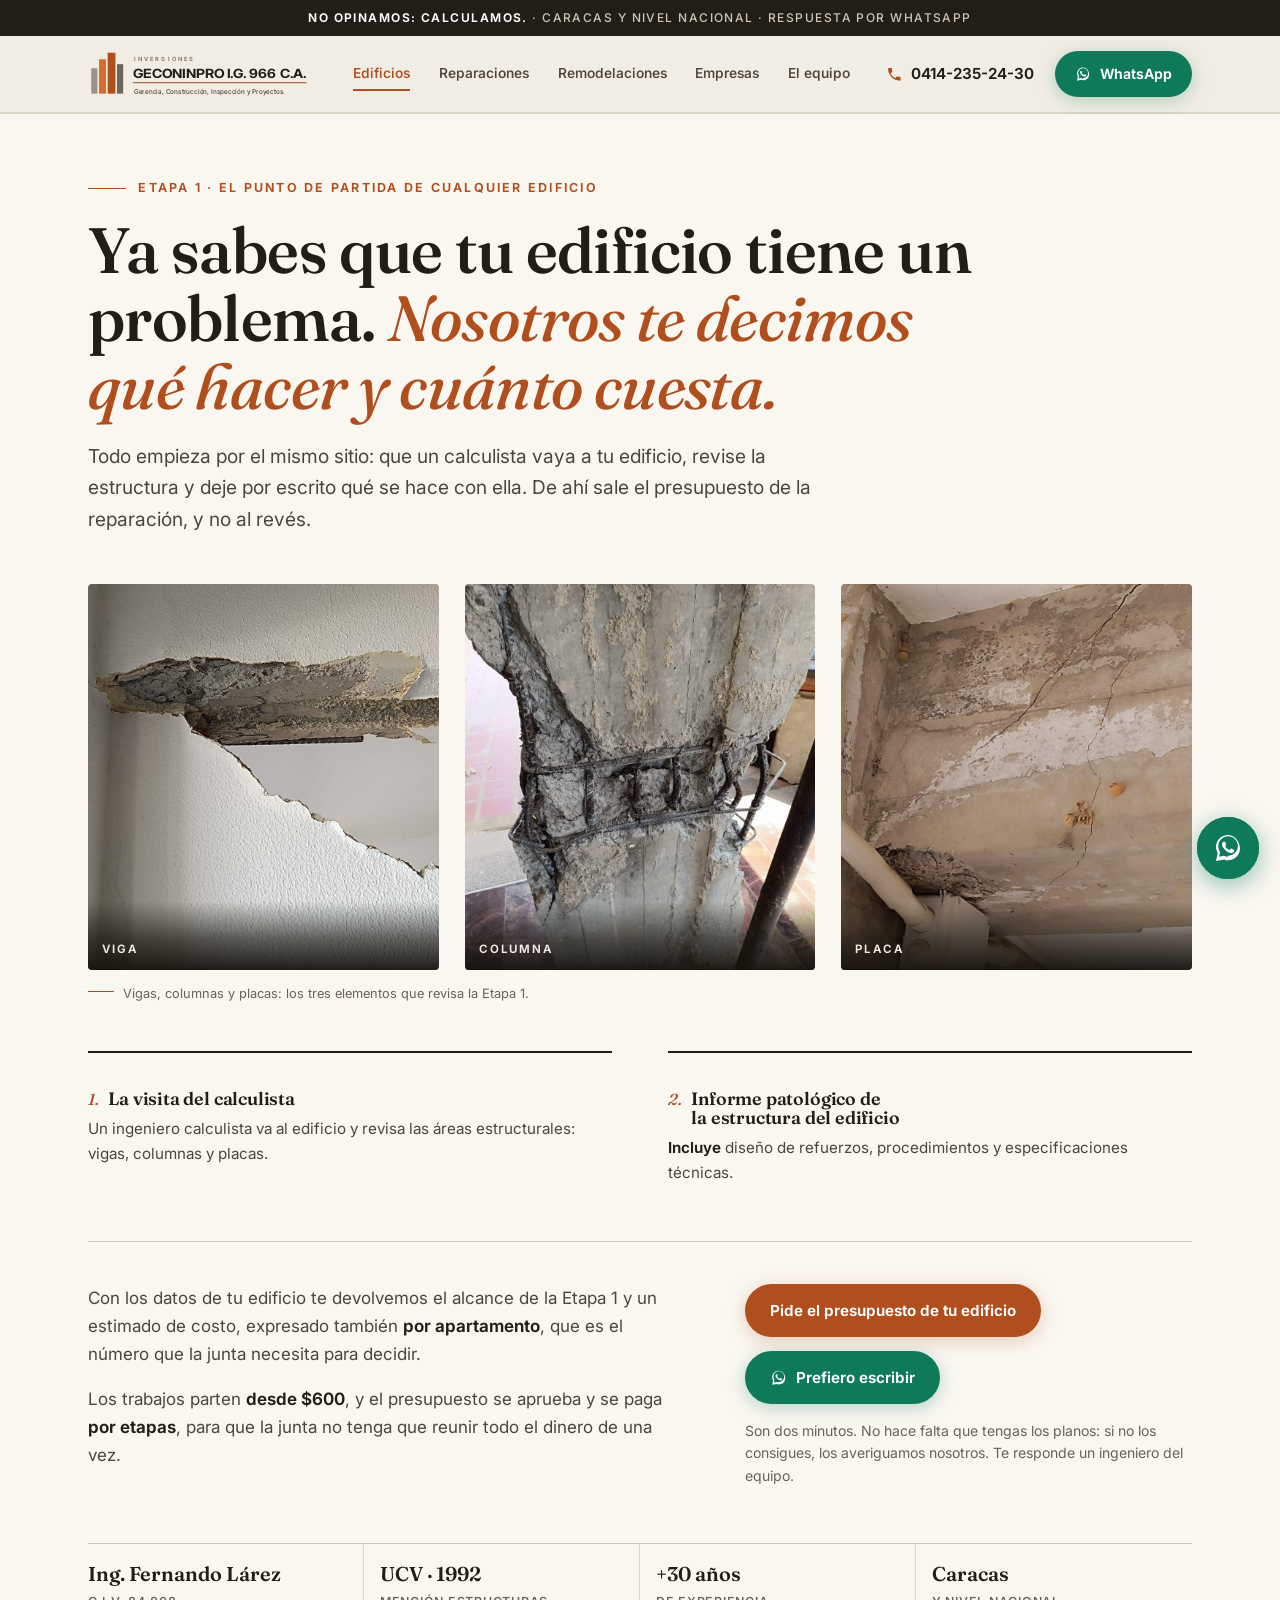
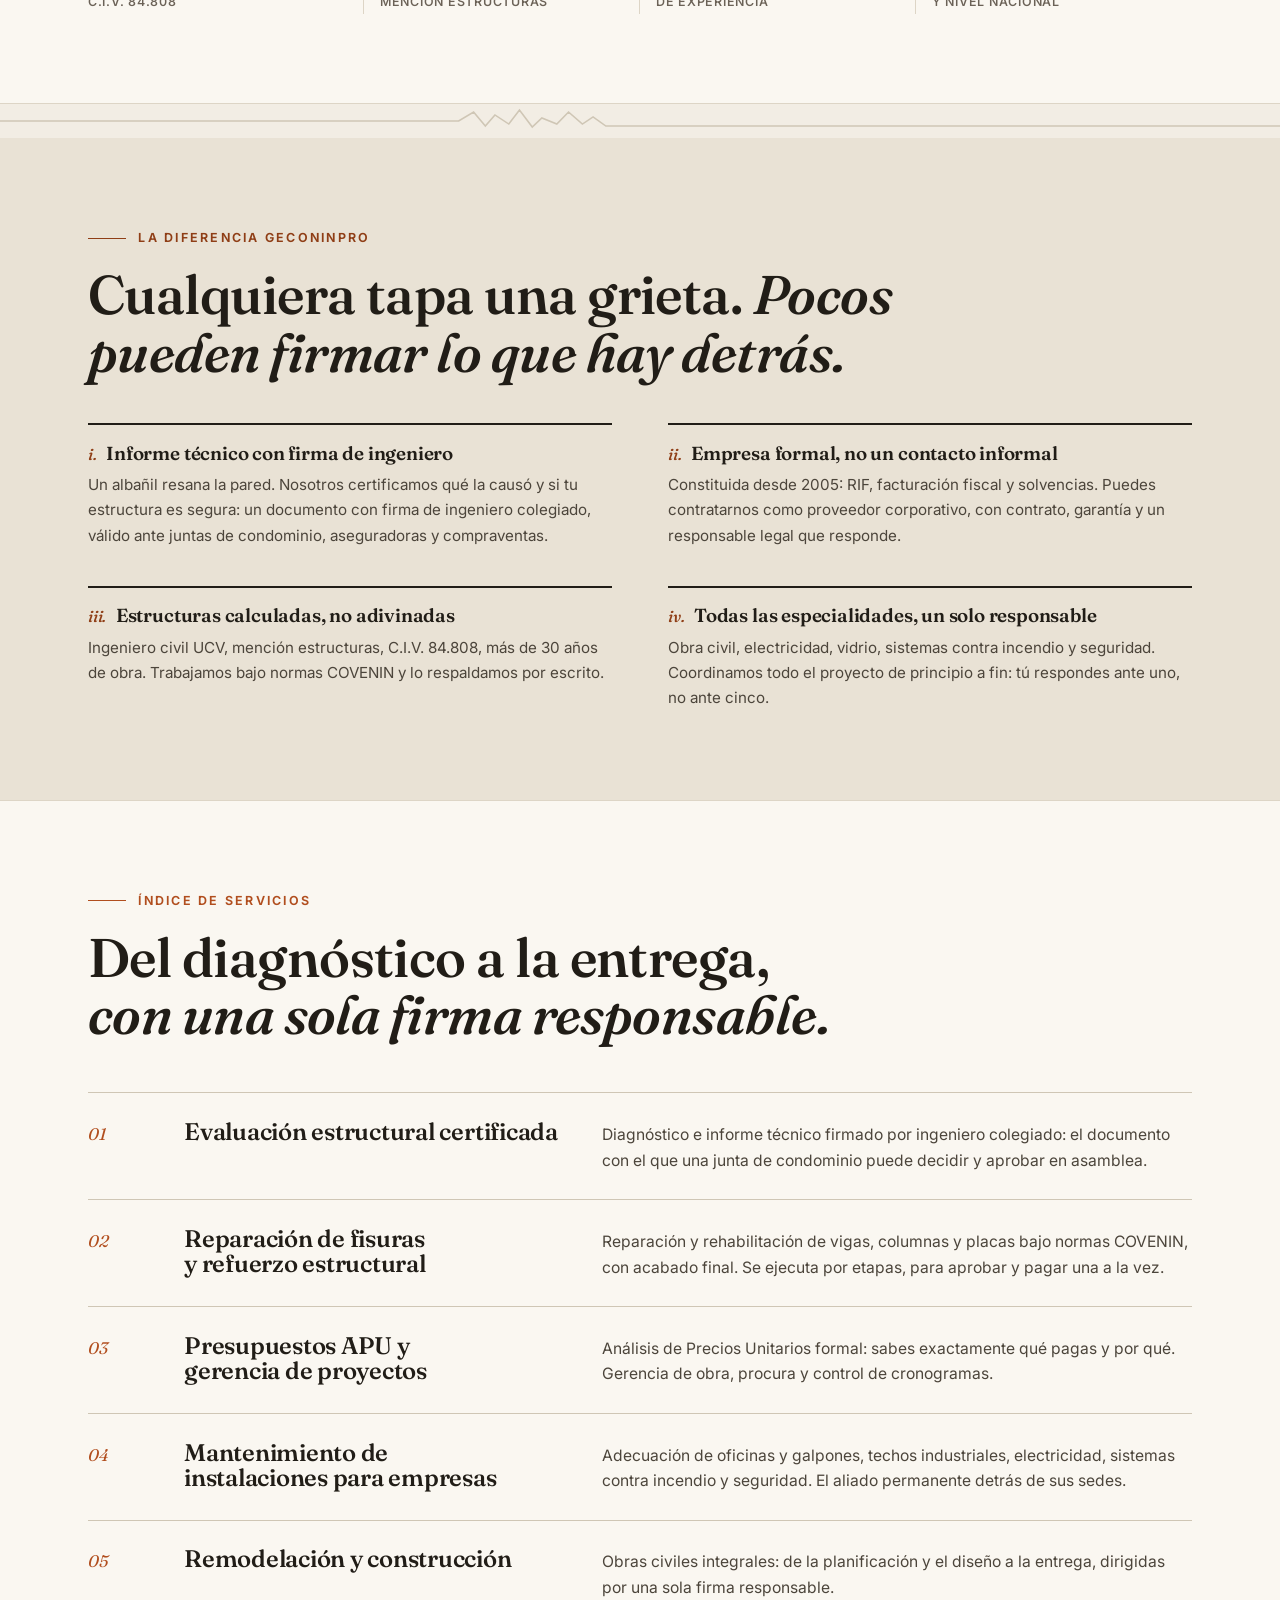
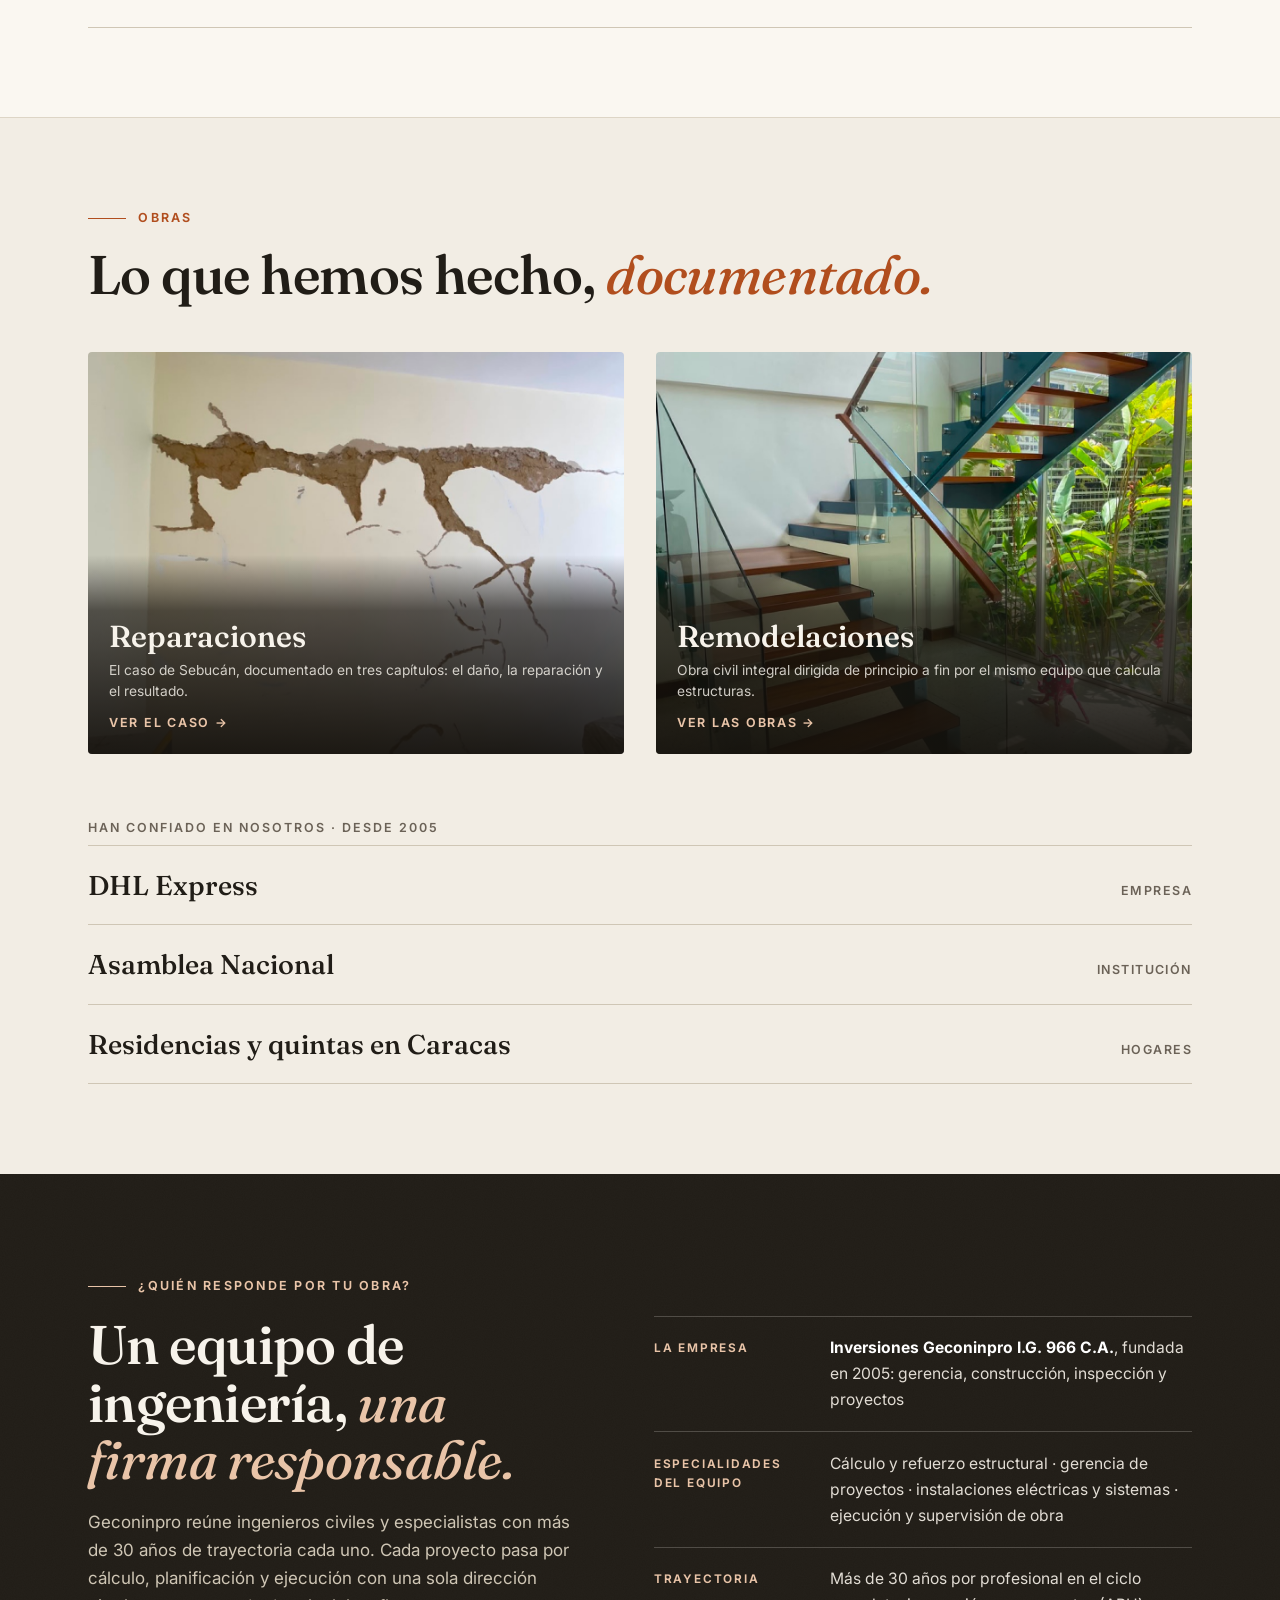
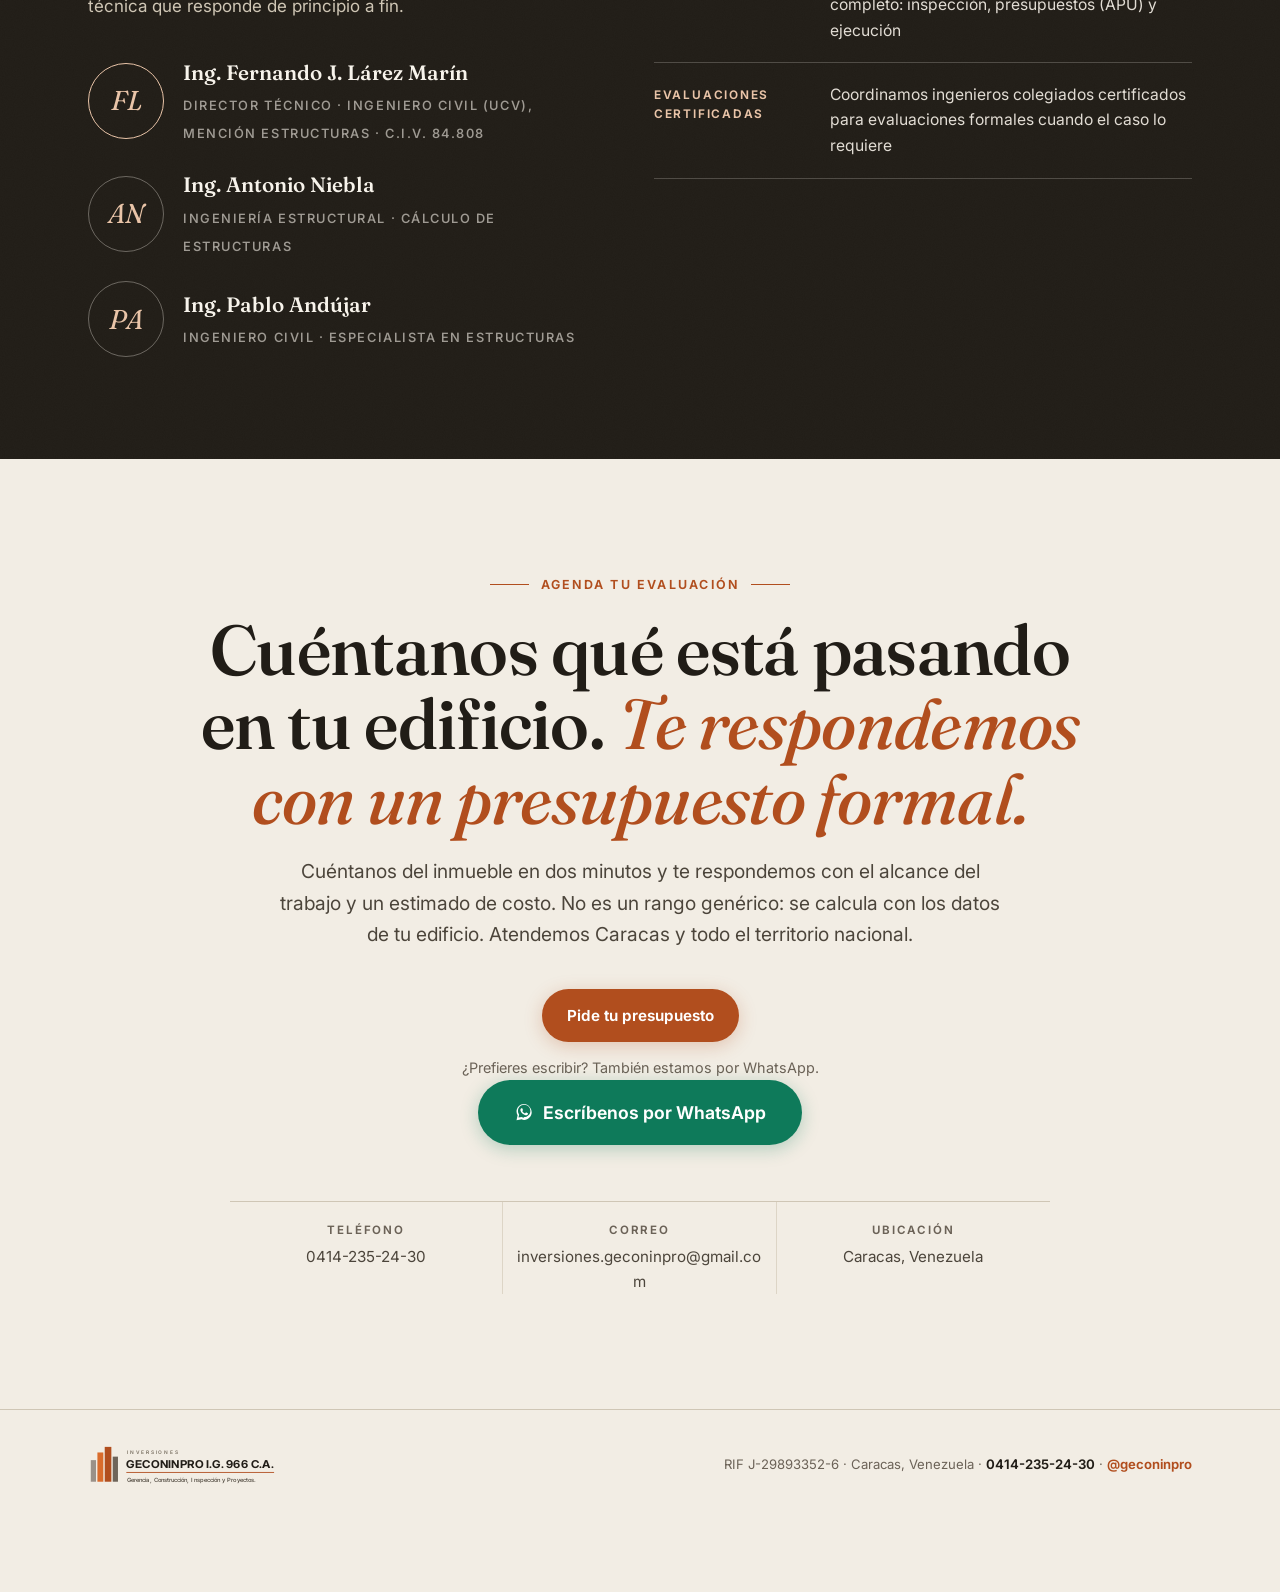
==== commit 74e83660: "Titular de la portada: qué hacer y cuánto cuesta Reemplaza "Nosotros calculamos la reparación". En e" ====
--- a/index.html
+++ b/index.html
@@ -79,7 +79,7 @@
 <section class="presupuesto apertura" id="presupuesto" aria-labelledby="pres-title">
   <div class="wrap">
     <p class="kicker rv">Etapa 1 · El punto de partida de cualquier edificio</p>
-    <h1 class="rv rv-d1" id="pres-title">Ya sabes que tu edificio tiene un problema. <em>Nosotros calculamos la reparación.</em></h1>
+    <h1 class="rv rv-d1" id="pres-title">Ya sabes que tu edificio tiene un problema. <em>Nosotros te decimos qué hacer y cuánto cuesta.</em></h1>
     <p class="lead rv rv-d2">Todo empieza por el mismo sitio: que un calculista vaya a tu edificio, revise la estructura y deje por escrito qué se hace con ella. De ahí sale el presupuesto de la reparación, y no al revés.</p>
 
     <div class="elementos rv rv-d2">
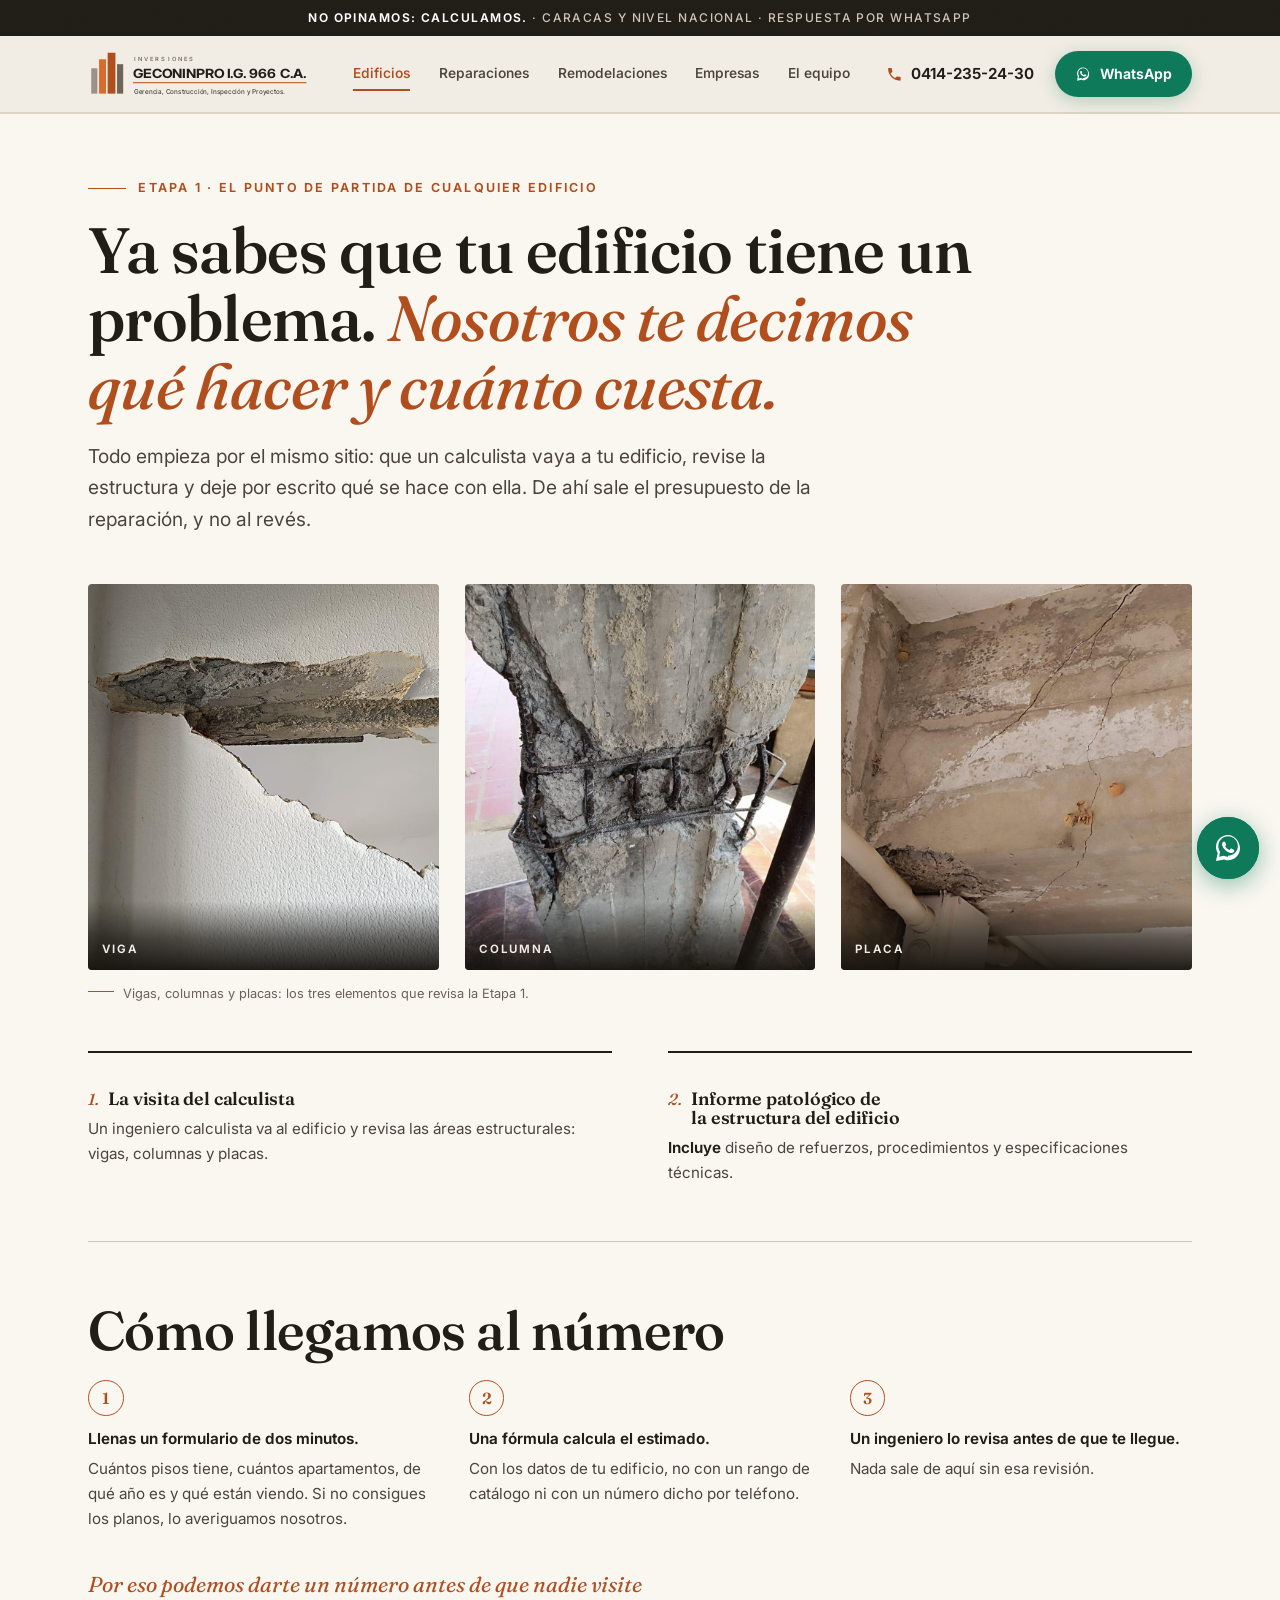
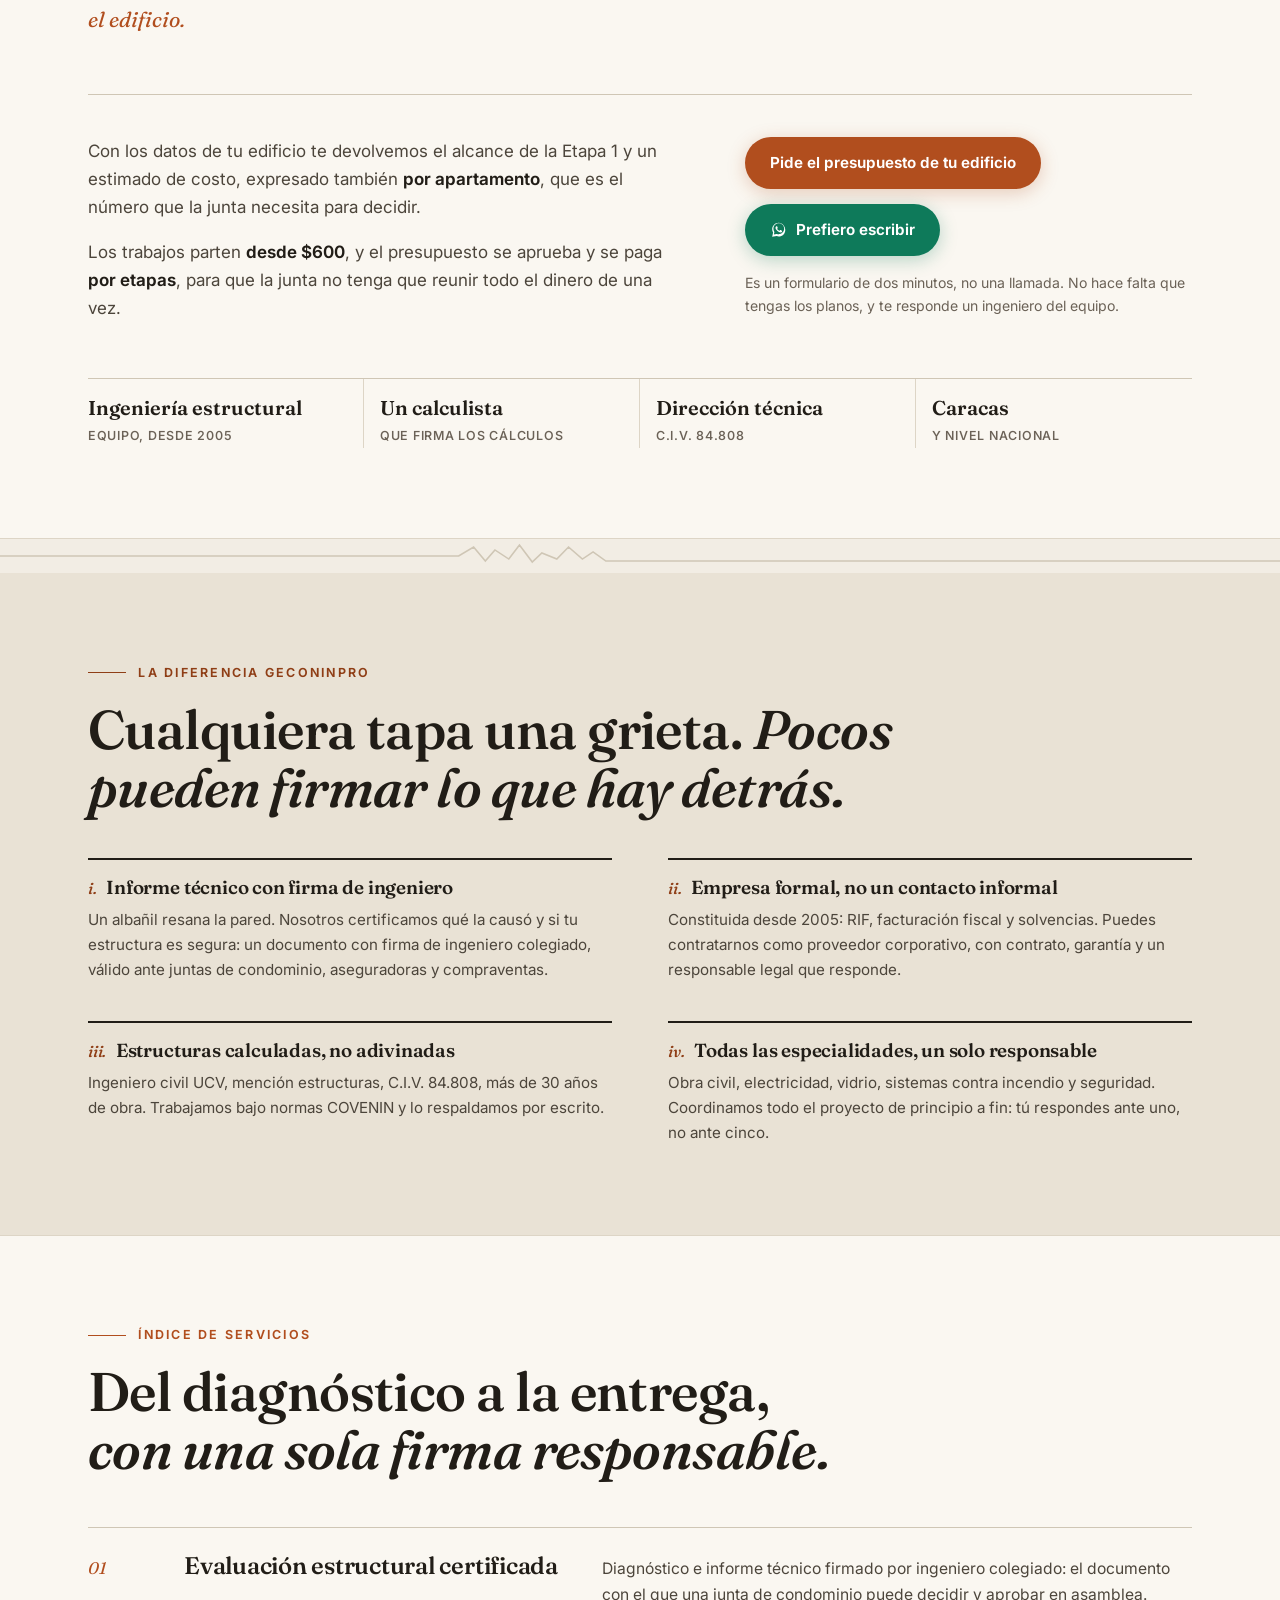
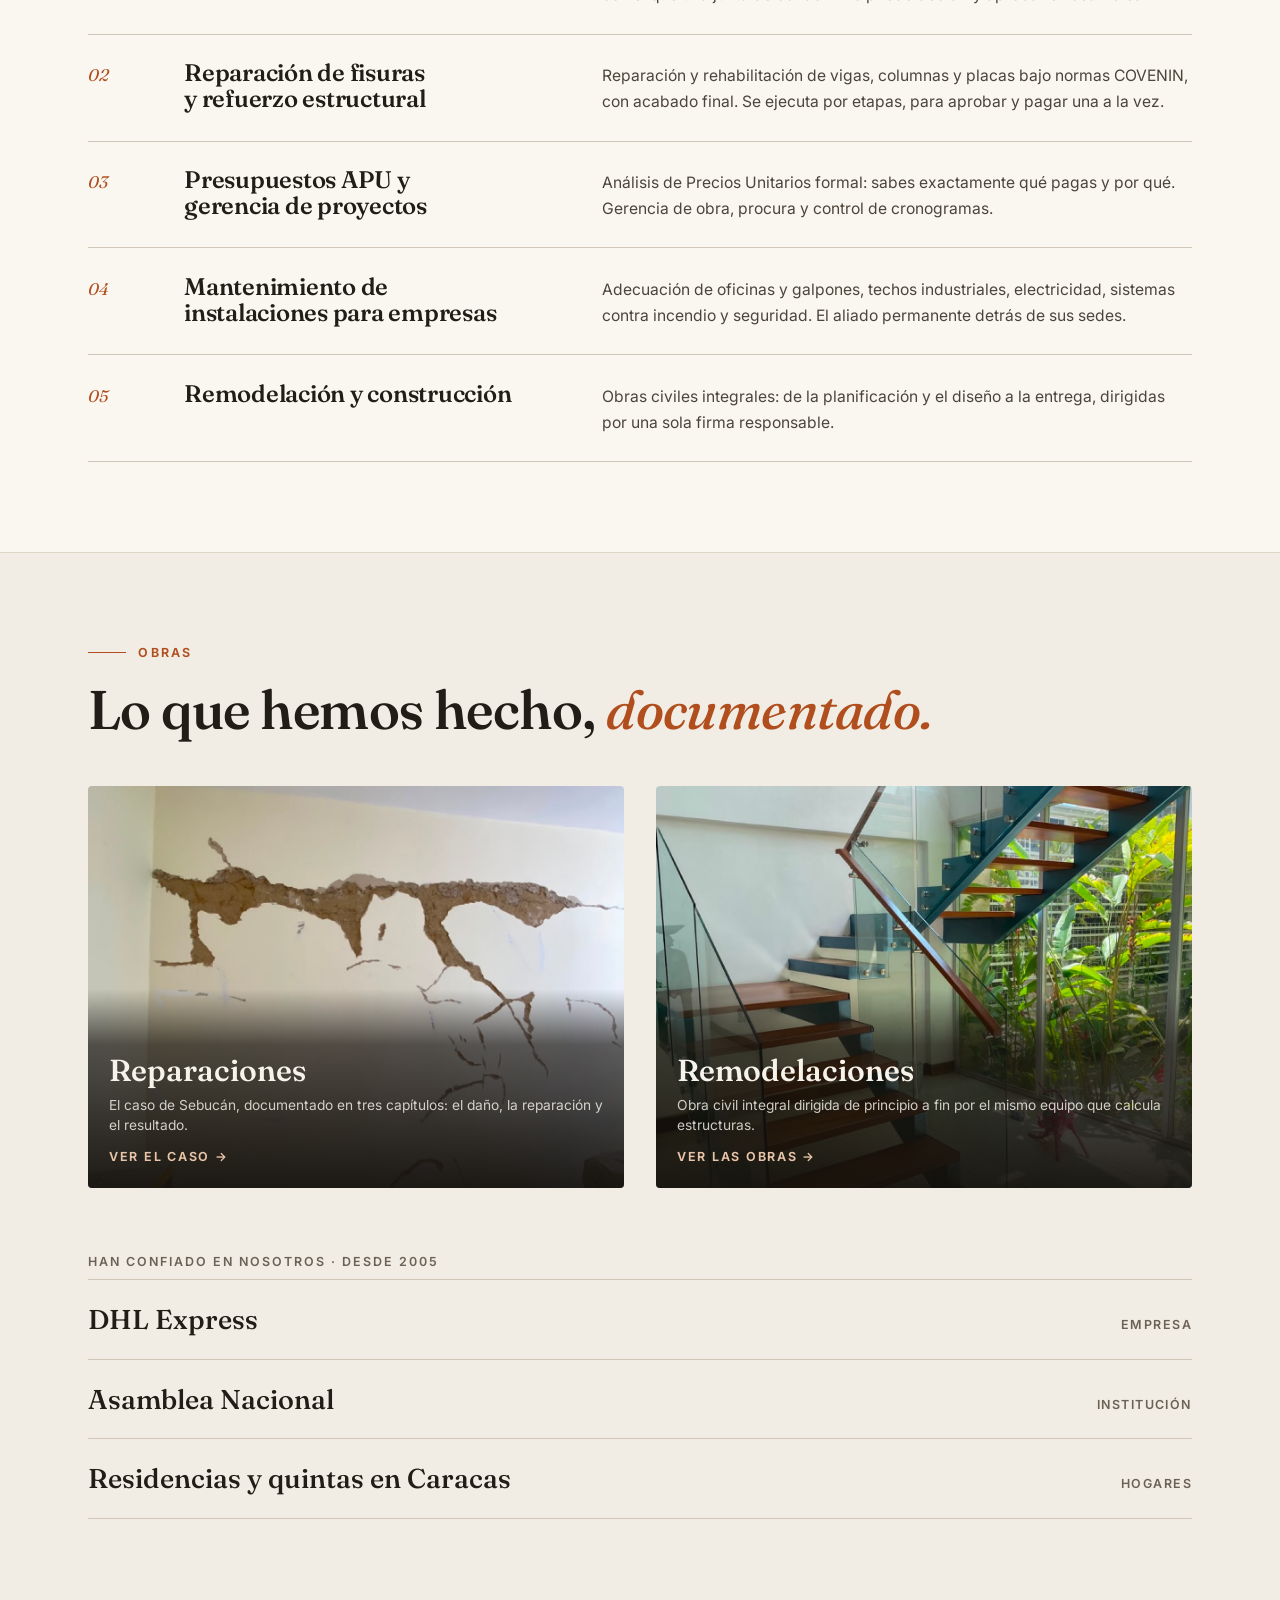
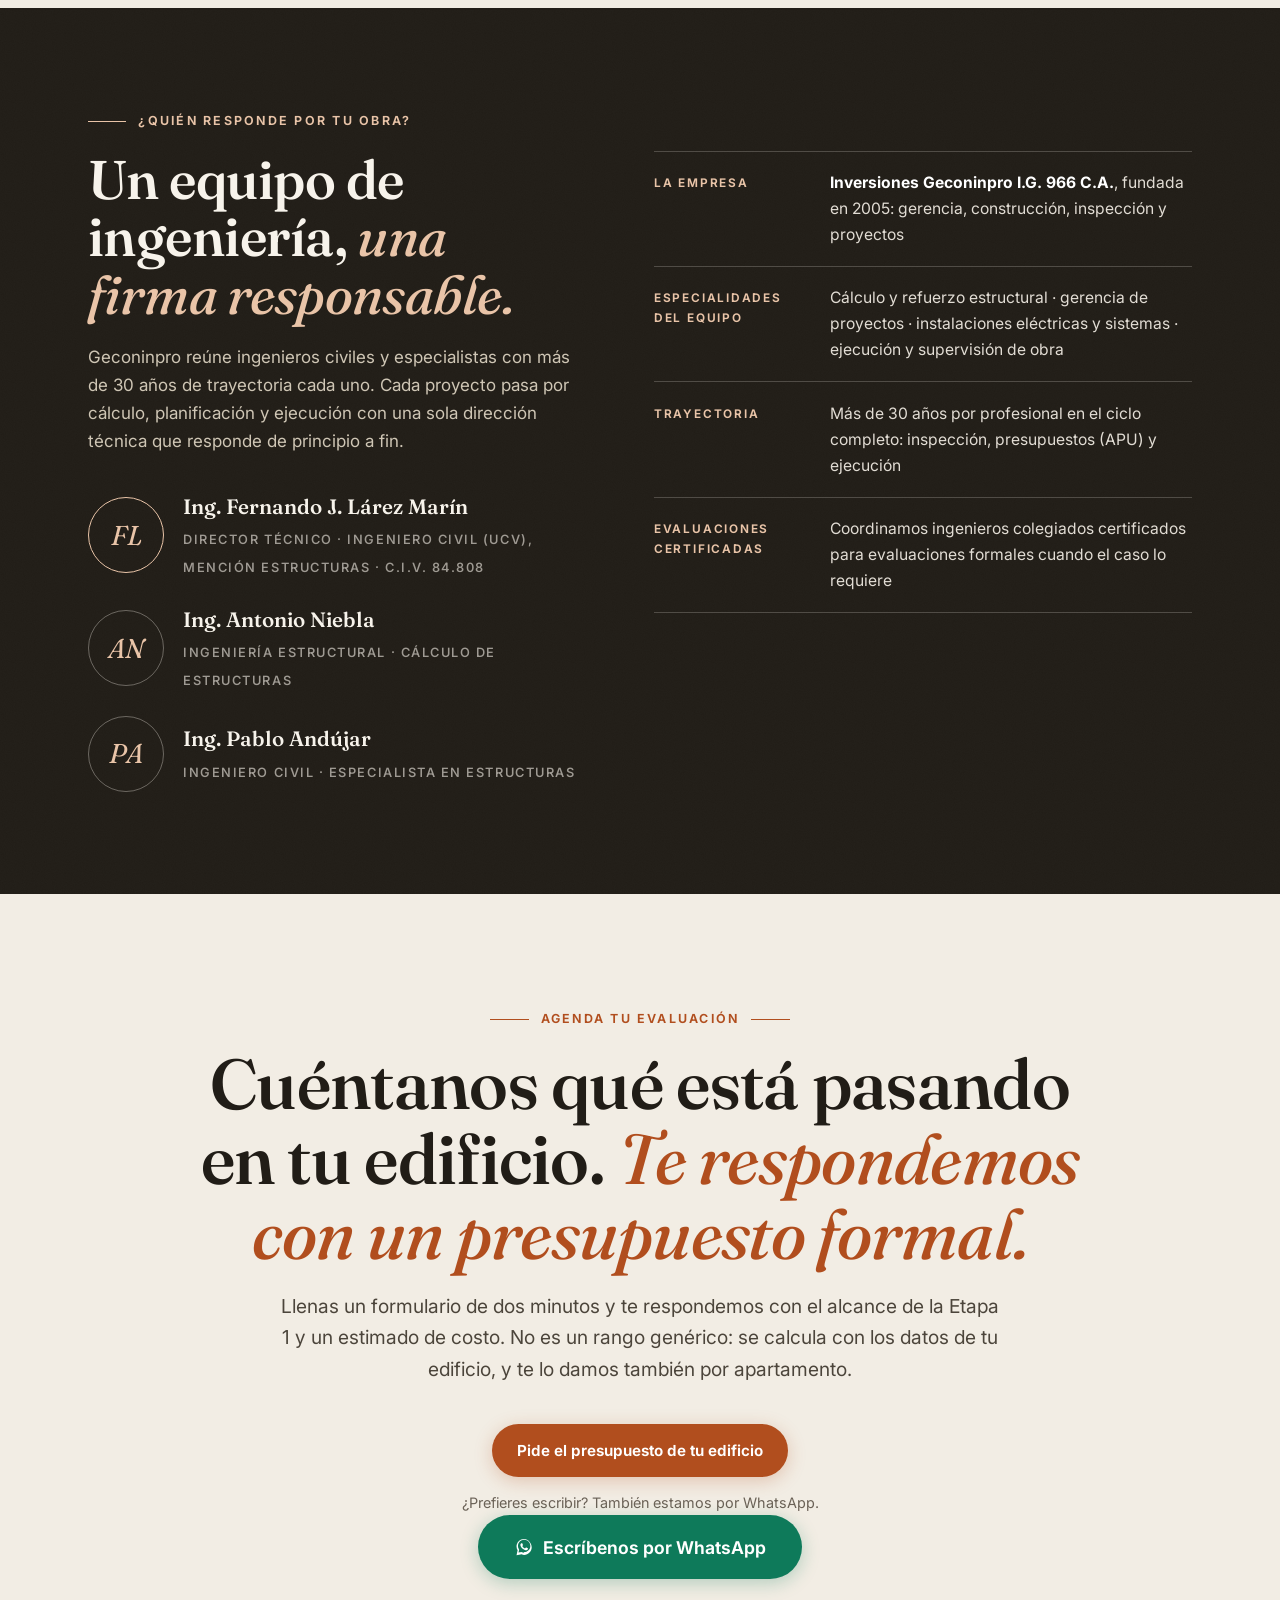
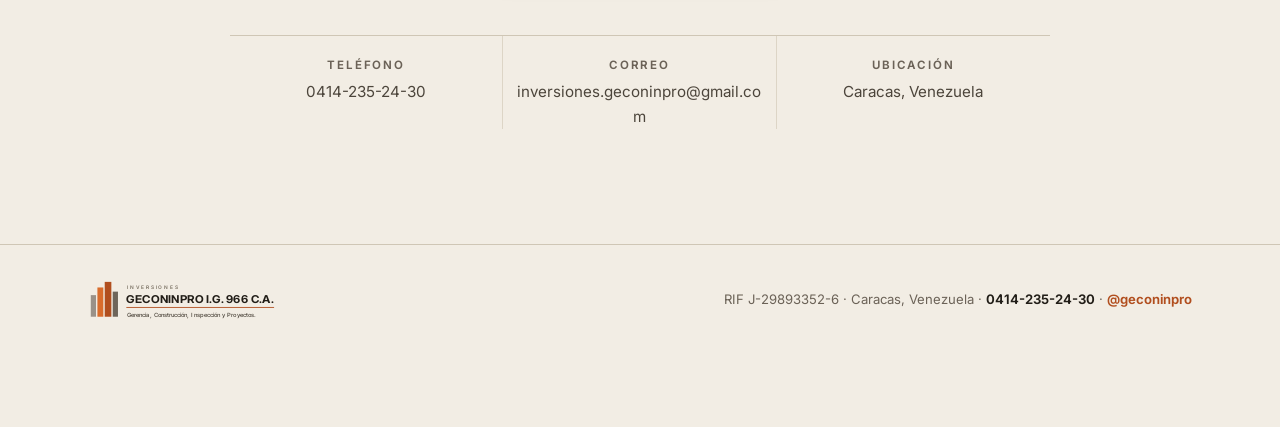
==== commit 4195f36f: "Cierre adaptado por página y el formulario explicado El mismo cierre estaba copiado en las cuatro pá" ====
--- a/index.html
+++ b/index.html
@@ -54,28 +54,7 @@
 
 <main id="contenido">
 
-<!-- ============ APERTURA: ETAPA 1 + PRESUPUESTO · para juntas de condominio ============ -->
-<!-- Reorganizado el 19 de agosto de 2026, por decisión de Kristina: la página abría con
-     una frase de marca y pedía el presupuesto antes de explicar qué se compra. Ahora la
-     Etapa 1 abre la página, y el botón del formulario llega después de la explicación.
-     El hero anterior se retiró: su foto era un apartamento de familia y vive en
-     reparaciones.html; "No opinamos: calculamos" pasó a la franja superior de las 4 páginas. -->
-<!-- Titular reescrito el 19 de agosto de 2026. Sale del Pilar 9:
-     "son los que calculan la reparación, no los que solo te dicen que tienes un problema".
-     Las otras opciones están en estrategia/borradores/seccion-presupuesto-web.md
-
-     ⚠️ CORRECCIÓN DE KRISTINA, 19 de agosto de 2026:
-     La ETAPA 1 es la VISITA DEL CALCULISTA. NO incluye demoliciones.
-     Toda demolición (exploración con demolición previa, mampostería, apuntalamiento)
-     es ETAPA 2. No escribir aquí la palabra demolición.
-
-     🔴 El documento 03 todavía dice lo contrario: transcribe la Etapa 1 con
-     "Incluye demoliciones previas para análisis estructural". Hay que corregir ese
-     documento con el Ing. Lárez. Esta página ya sigue la versión corregida.
-
-     ⏳ Pies de foto: solo nombran el elemento. Un pie técnico (qué muestra cada foto,
-     qué se concluyó) queda PENDIENTE DE APROBACIÓN DE FERNANDO.
-     ✅ Permiso de fotos del edificio: confirmado por Kristina el 19 de agosto de 2026. -->
+<!-- ============ APERTURA · Etapa 1 y presupuesto ============ -->
 <section class="presupuesto apertura" id="presupuesto" aria-labelledby="pres-title">
   <div class="wrap">
     <p class="kicker rv">Etapa 1 · El punto de partida de cualquier edificio</p>
@@ -109,6 +88,25 @@
       </div>
     </div>
 
+    <!-- Cómo llegamos al número -->
+    <div class="como">
+      <h2 class="como-titulo rv">Cómo llegamos al número</h2>
+      <ol class="pasos">
+        <li class="rv">
+          <b>Llenas un formulario de dos minutos.</b>
+          Cuántos pisos tiene, cuántos apartamentos, de qué año es y qué están viendo. Si no consigues los planos, lo averiguamos nosotros.
+        </li>
+        <li class="rv rv-d1">
+          <b>Una fórmula calcula el estimado.</b>
+          Con los datos de tu edificio, no con un rango de catálogo ni con un número dicho por teléfono.
+        </li>
+        <li class="rv rv-d2">
+          <b>Un ingeniero lo revisa antes de que te llegue.</b> Nada sale de aquí sin esa revisión.
+        </li>
+      </ol>
+      <p class="como-pie rv rv-d2">Por eso podemos darte un número antes de que nadie visite el edificio.</p>
+    </div>
+
     <div class="pres-cierre">
       <div class="pres-body rv">
         <p>Con los datos de tu edificio te devolvemos el alcance de la Etapa 1 y un estimado de costo, expresado también <b>por apartamento</b>, que es el número que la junta necesita para decidir.</p>
@@ -122,14 +120,15 @@
             Prefiero escribir
           </a>
         </div>
-        <p class="pres-friction">Son dos minutos. No hace falta que tengas los planos: si no los consigues, los averiguamos nosotros. Te responde un ingeniero del equipo.</p>
-      </div>
-    </div>
-
-    <div class="cred-line rv" role="list" aria-label="Credenciales">
-      <div role="listitem"><b>Ing. Fernando Lárez</b><span>C.I.V. 84.808</span></div>
-      <div role="listitem"><b>UCV · 1992</b><span>Mención Estructuras</span></div>
-      <div role="listitem"><b>+30 años</b><span>de experiencia</span></div>
+        <p class="pres-friction">Es un formulario de dos minutos, no una llamada. No hace falta que tengas los planos, y te responde un ingeniero del equipo.</p>
+      </div>
+    </div>
+
+    <!-- Franja de la empresa -->
+    <div class="cred-line rv" role="list" aria-label="La empresa">
+      <div role="listitem"><b>Ingeniería estructural</b><span>equipo, desde 2005</span></div>
+      <div role="listitem"><b>Un calculista</b><span>que firma los cálculos</span></div>
+      <div role="listitem"><b>Dirección técnica</b><span>C.I.V. 84.808</span></div>
       <div role="listitem"><b>Caracas</b><span>y nivel nacional</span></div>
     </div>
   </div>
@@ -295,13 +294,13 @@
   <div class="wrap">
     <p class="kicker rv">Agenda tu evaluación</p>
     <h2 class="rv rv-d1" id="cta-title">Cuéntanos qué está pasando en tu edificio. <em>Te respondemos con un presupuesto formal.</em></h2>
-    <p class="lead rv rv-d2" style="text-align:center">Cuéntanos del inmueble en dos minutos y te respondemos con el alcance del trabajo y un estimado de costo. No es un rango genérico: se calcula con los datos de tu edificio. Atendemos Caracas y todo el territorio nacional.</p>
+    <p class="lead rv rv-d2" style="text-align:center">Llenas un formulario de dos minutos y te respondemos con el alcance de la Etapa 1 y un estimado de costo. No es un rango genérico: se calcula con los datos de tu edificio, y te lo damos también por apartamento.</p>
     <p class="rv rv-d2">
-      <a class="btn btn-form" href="https://forms.fillout.com/t/vJaxD2xgSgus" target="_blank" rel="noopener">Pide tu presupuesto</a>
+      <a class="btn btn-form" href="https://forms.fillout.com/t/vJaxD2xgSgus" target="_blank" rel="noopener">Pide el presupuesto de tu edificio</a>
     </p>
     <p class="cta-or rv rv-d2">¿Prefieres escribir? También estamos por WhatsApp.</p>
     <p class="rv rv-d2">
-      <a class="btn btn-wa" href="https://wa.me/584142352430?text=Hola%2C%20vi%20su%20p%C3%A1gina%20y%20necesito%20una%20evaluaci%C3%B3n%20de%20da%C3%B1os%20estructurales." target="_blank" rel="noopener">
+      <a class="btn btn-wa" href="https://wa.me/584142352430?text=Hola%2C%20soy%20de%20una%20junta%20de%20condominio%20y%20quiero%20un%20presupuesto%20para%20mi%20edificio." target="_blank" rel="noopener">
         <svg viewBox="0 0 32 32" aria-hidden="true"><path d="M16 3C9.4 3 4 8.4 4 15c0 2.1.6 4.2 1.7 6L4 29l8.2-1.6c1.2.6 2.5.9 3.8.9 6.6 0 12-5.4 12-12S22.6 3 16 3zm0 21.8c-1.2 0-2.4-.3-3.5-.8l-.5-.3-4.9 1 1-4.7-.3-.5c-1-1.6-1.5-3.4-1.5-5.4 0-5.4 4.4-9.8 9.8-9.8s9.8 4.4 9.8 9.8-4.5 9.7-9.9 9.7zm5.4-7.3c-.3-.1-1.7-.9-2-1s-.5-.1-.7.1c-.2.3-.8 1-.9 1.2-.2.2-.3.2-.6.1s-1.2-.5-2.3-1.4c-.9-.8-1.4-1.7-1.6-2s0-.4.1-.6c.1-.1.3-.3.4-.5.1-.2.2-.3.3-.5s0-.4 0-.5-.7-1.6-.9-2.2c-.2-.6-.5-.5-.7-.5h-.6c-.2 0-.5.1-.8.4s-1 1-1 2.5 1.1 2.9 1.2 3.1c.1.2 2.1 3.2 5.1 4.5.7.3 1.3.5 1.7.6.7.2 1.4.2 1.9.1.6-.1 1.7-.7 2-1.4.2-.7.2-1.3.2-1.4-.1-.1-.3-.2-.6-.4z"/></svg>
         Escríbenos por WhatsApp
       </a>
--- a/estilos.css
+++ b/estilos.css
@@ -555,3 +555,29 @@
 .client-index .ctype{text-align:left}
 .eng-sign .who,.eng-facts div,.eng-facts dd,.cta-contacts>*,.svc-row>*,.client-index li>*{min-width:0}
 .cta-contacts{grid-template-columns:repeat(auto-fit,minmax(11rem,1fr))}
+
+/* ---------- cómo llegamos al número (el formulario como diferenciador) ---------- */
+.como{margin-top:clamp(2.5rem,5vw,3.5rem);padding-top:clamp(2rem,4vw,2.6rem);border-top:1px solid var(--rule)}
+.como-titulo{font-size:clamp(1.4rem,2.6vw,1.9rem);margin-bottom:clamp(1.4rem,3vw,2rem)}
+.pasos{list-style:none;display:grid;grid-template-columns:repeat(3,1fr);gap:clamp(1.4rem,3vw,2.6rem);counter-reset:paso}
+.pasos li{
+  counter-increment:paso;position:relative;padding-top:2.9rem;
+  font-size:.95rem;color:var(--ink-soft);min-width:0;
+}
+.pasos li::before{
+  content:counter(paso);position:absolute;top:0;left:0;
+  width:2.1rem;height:2.1rem;border-radius:50%;
+  border:1px solid var(--clay);color:var(--clay);
+  font-family:var(--serif);font-size:1rem;font-weight:600;
+  display:flex;align-items:center;justify-content:center;
+}
+.pasos li b{display:block;color:var(--ink);font-weight:650;margin-bottom:.3rem}
+.como-pie{
+  margin-top:clamp(1.6rem,3vw,2.2rem);font-family:var(--serif);font-style:italic;
+  font-size:clamp(1.05rem,2vw,1.35rem);color:var(--clay);max-width:26em;
+}
+@media (max-width:800px){
+  .pasos{grid-template-columns:1fr;gap:1.6rem}
+  .pasos li{padding-top:0;padding-left:3rem}
+  .pasos li::before{top:-.15rem}
+}
